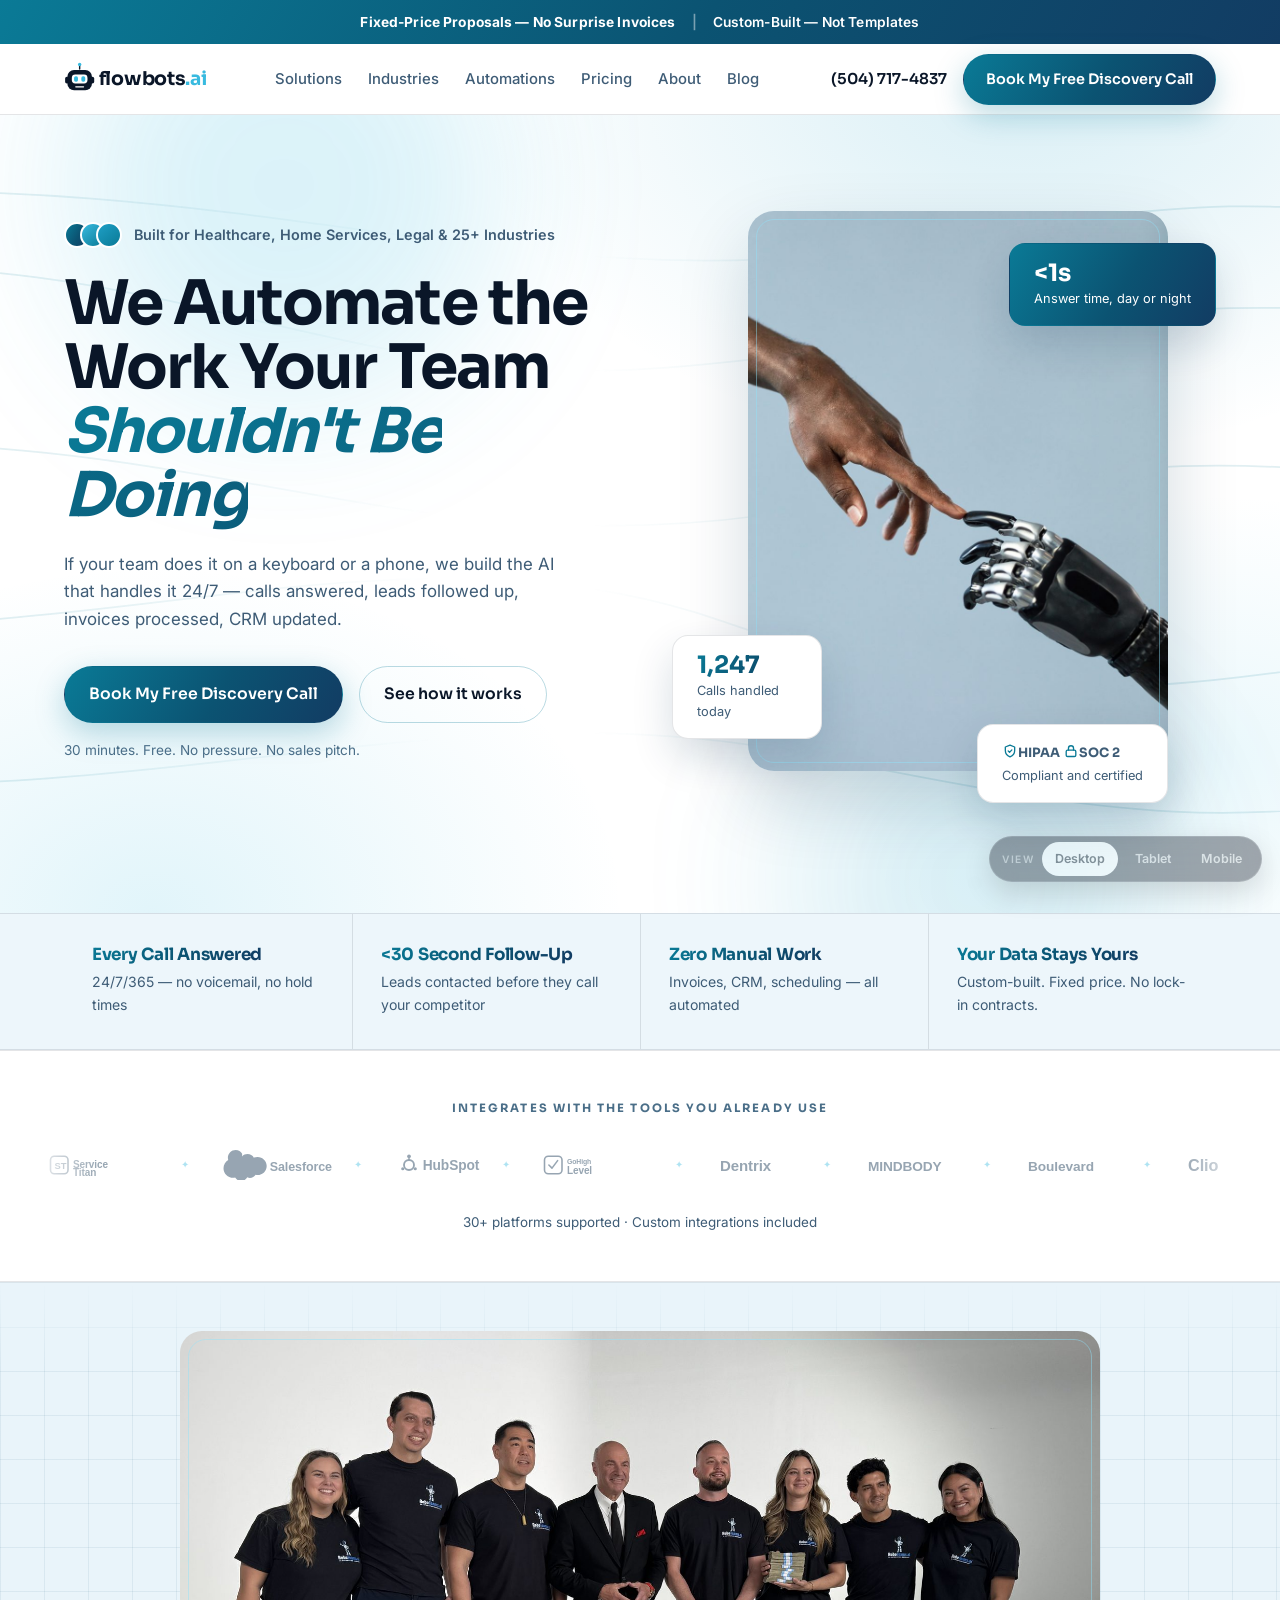
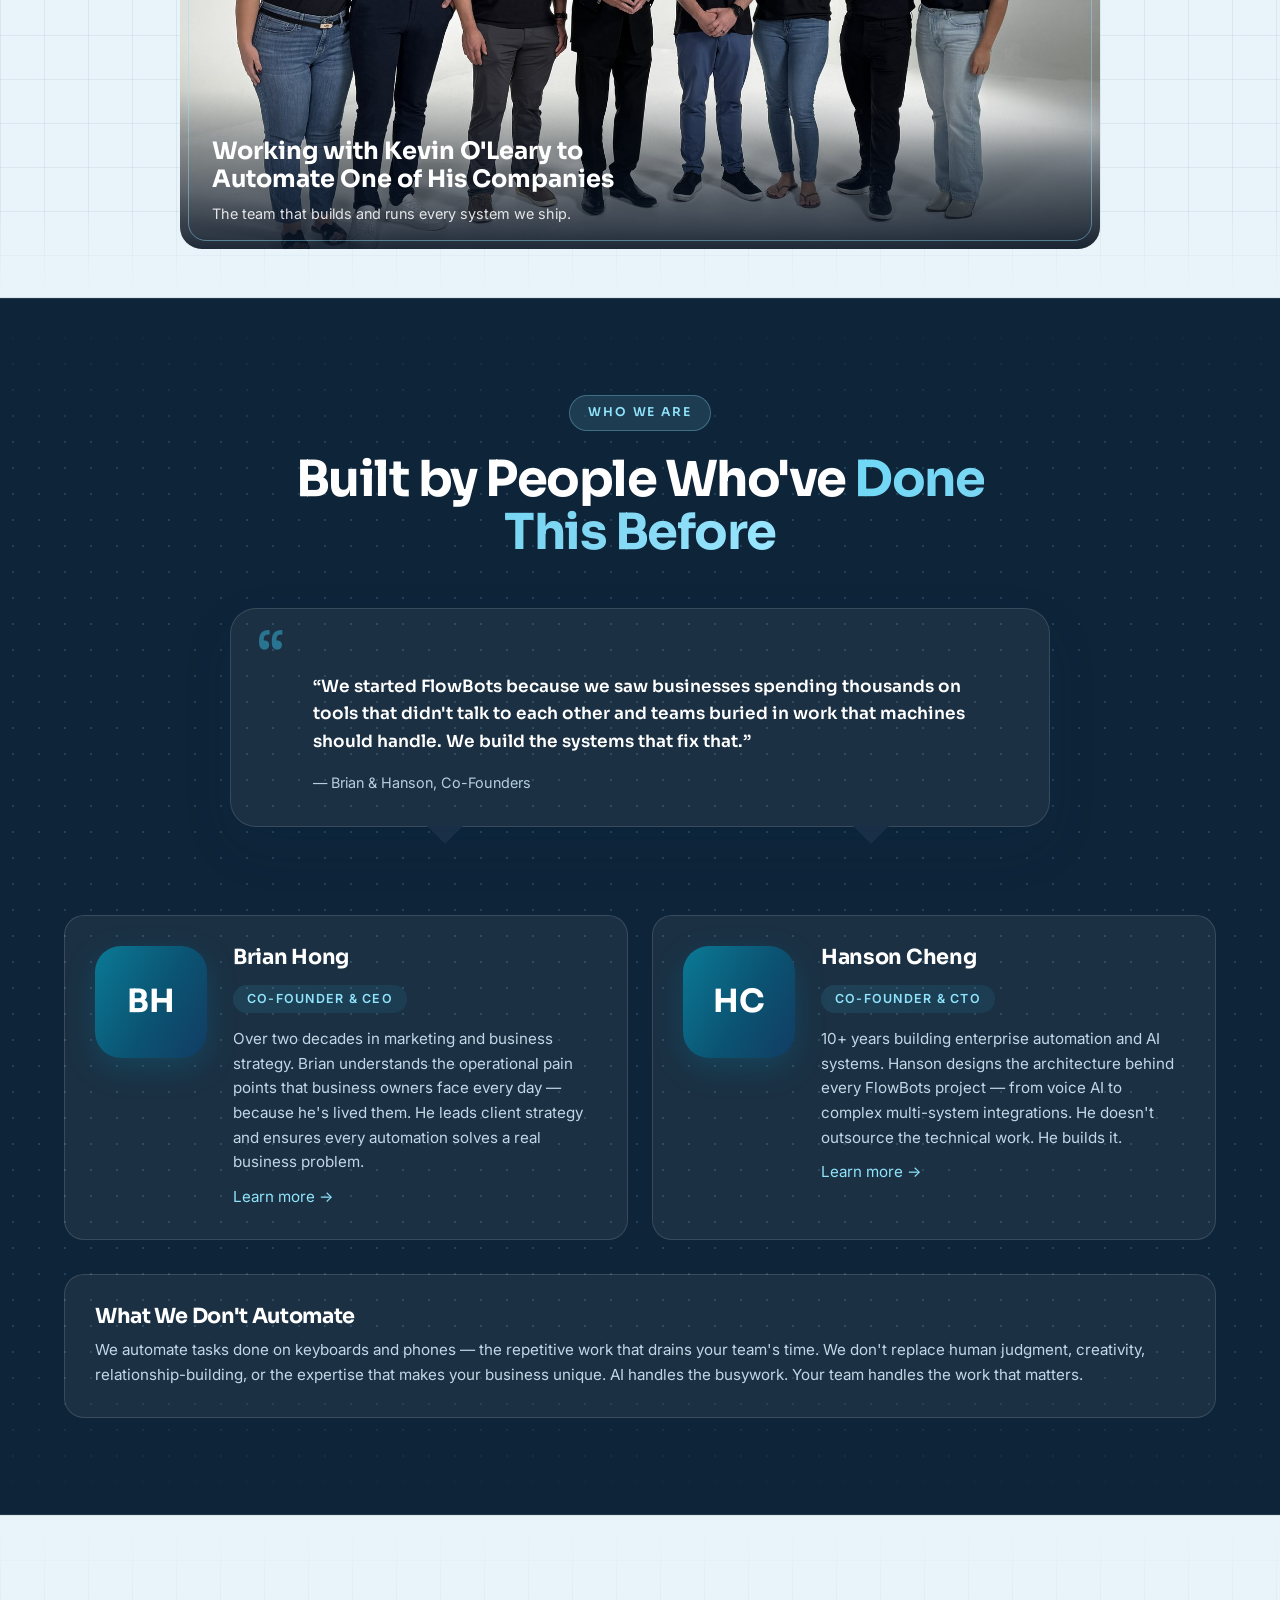
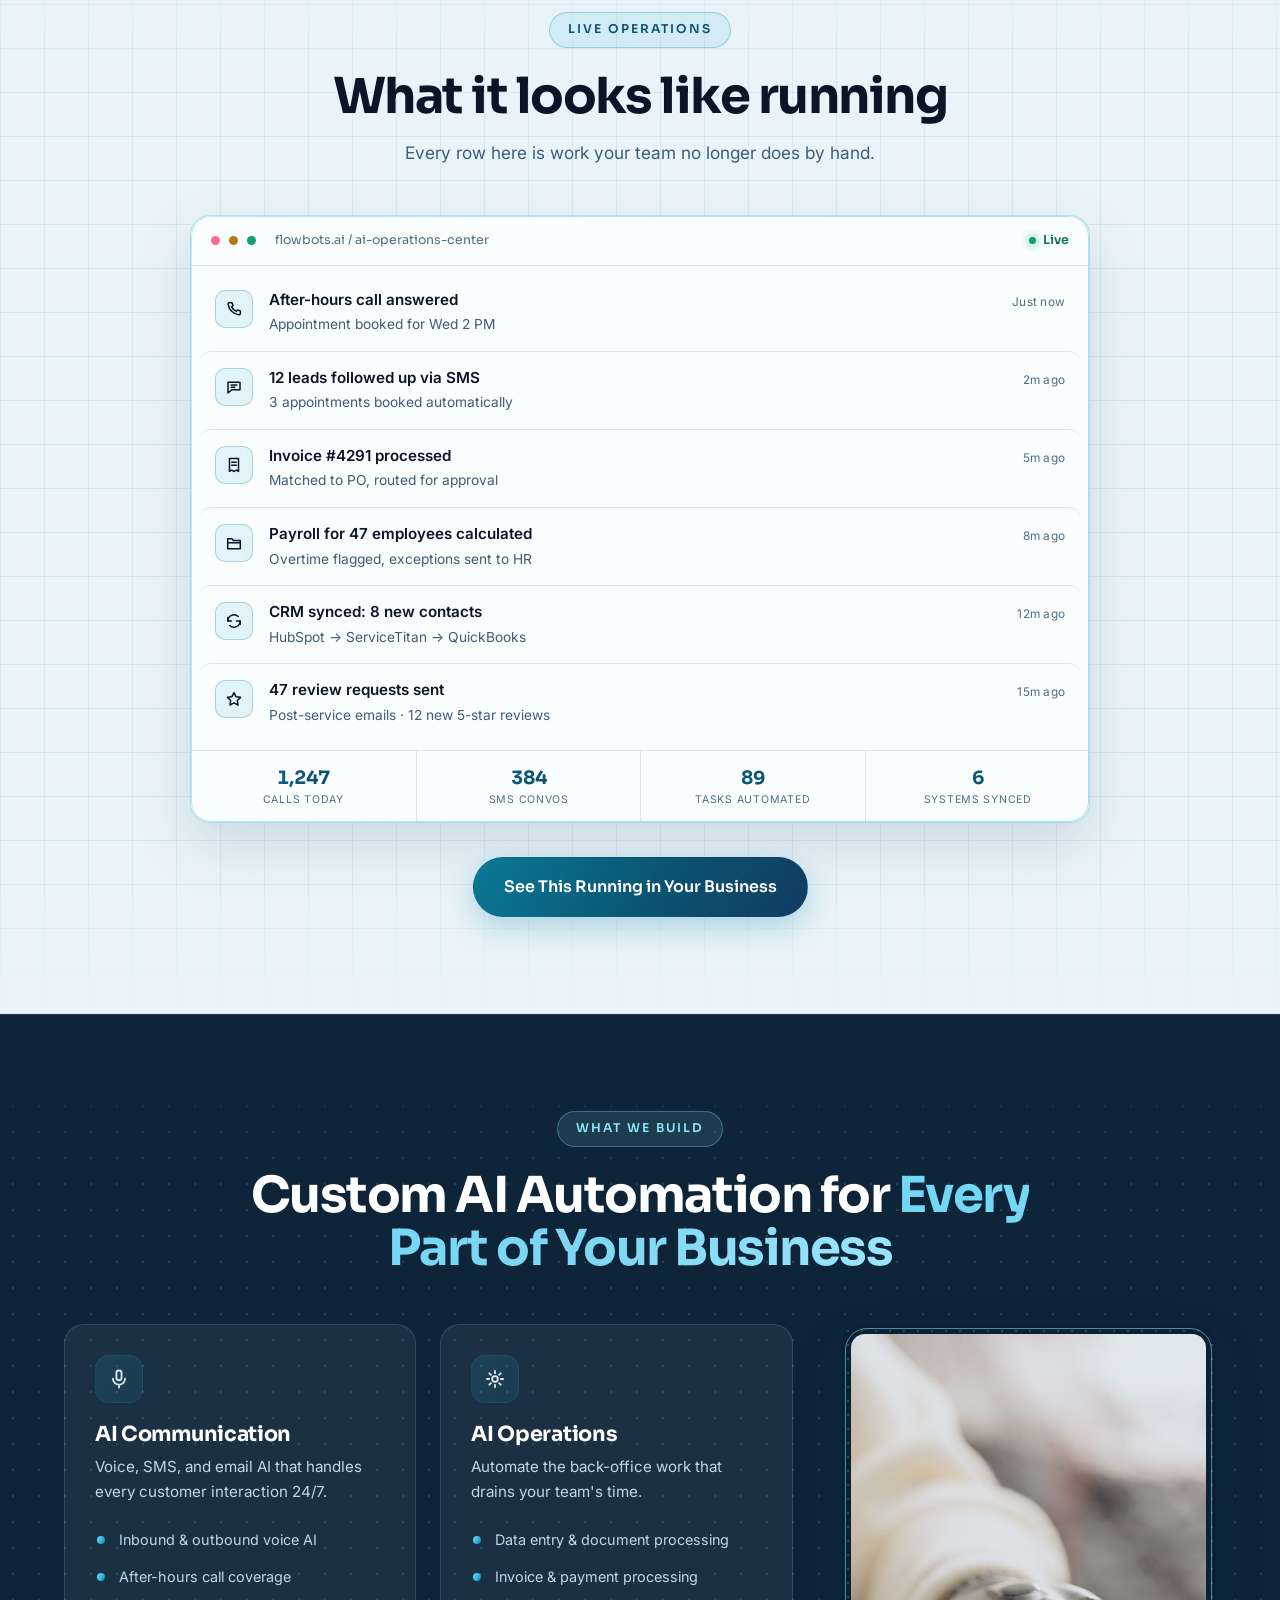
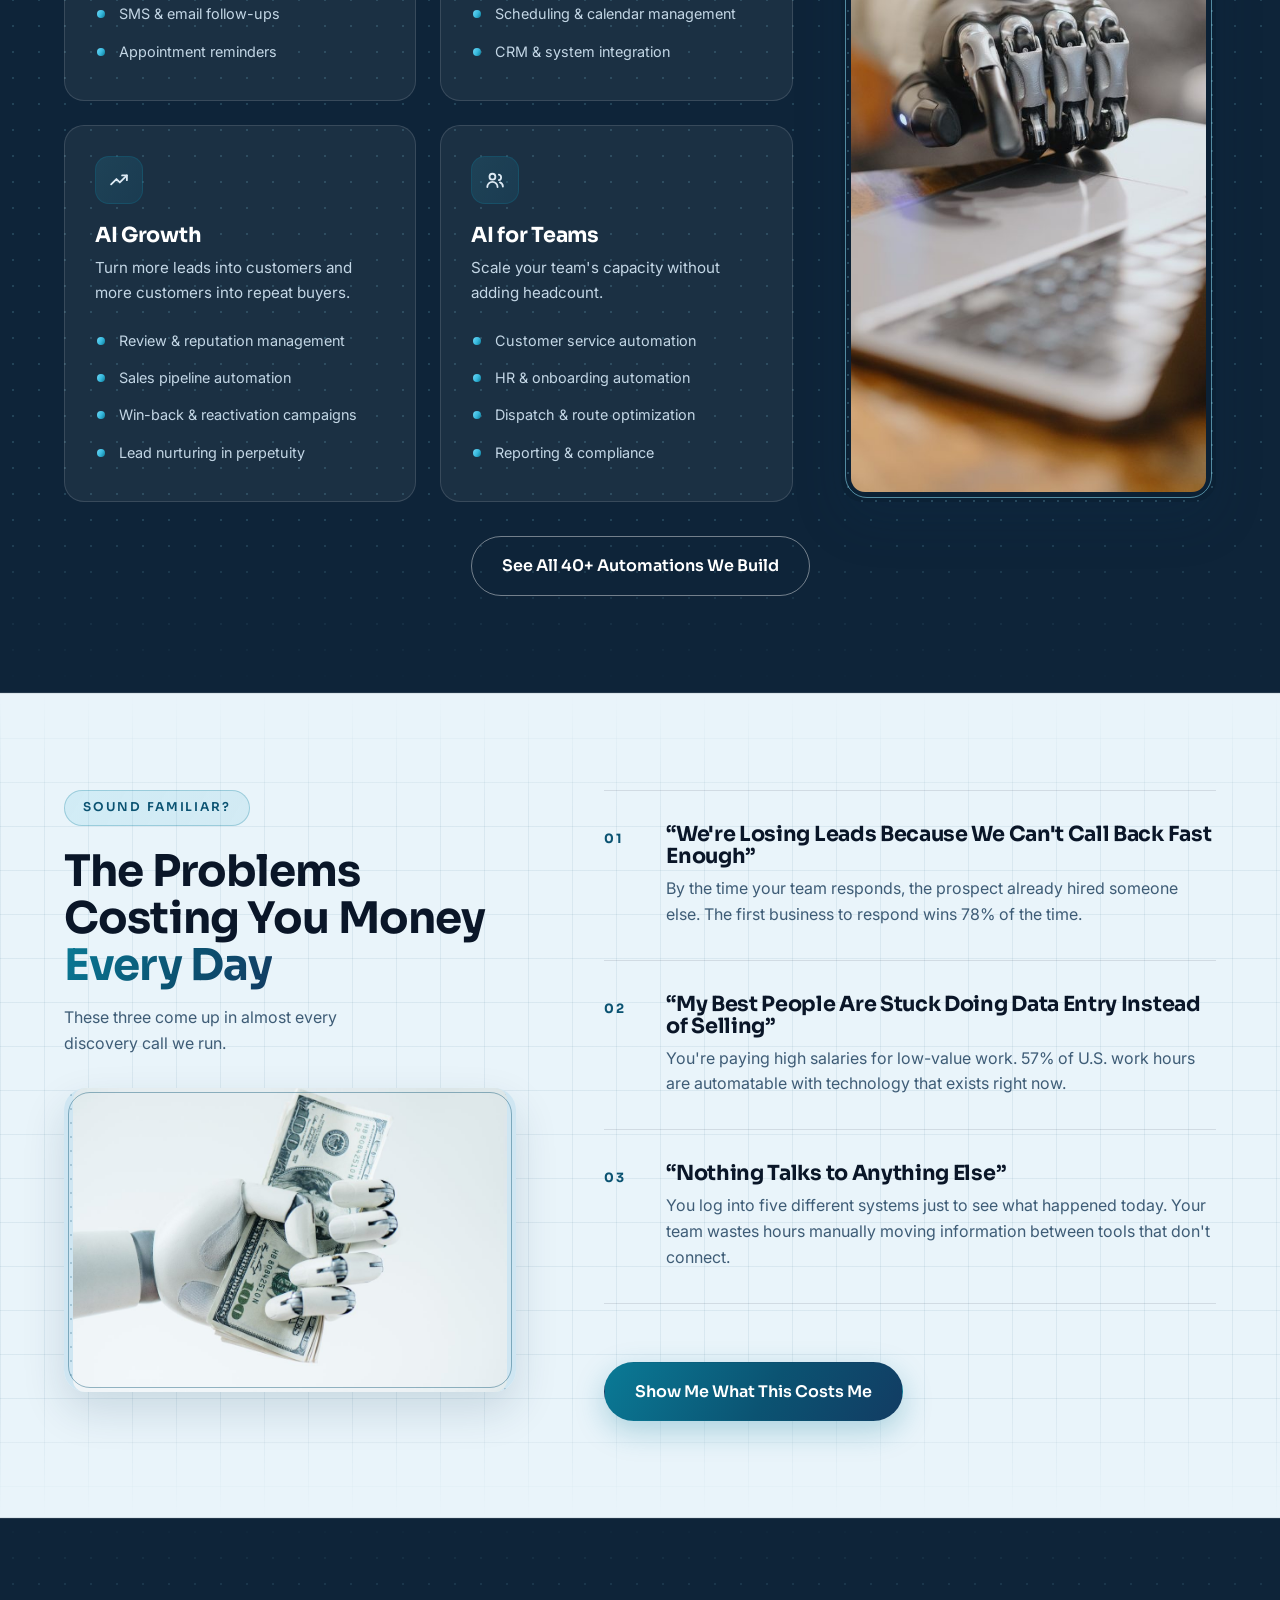
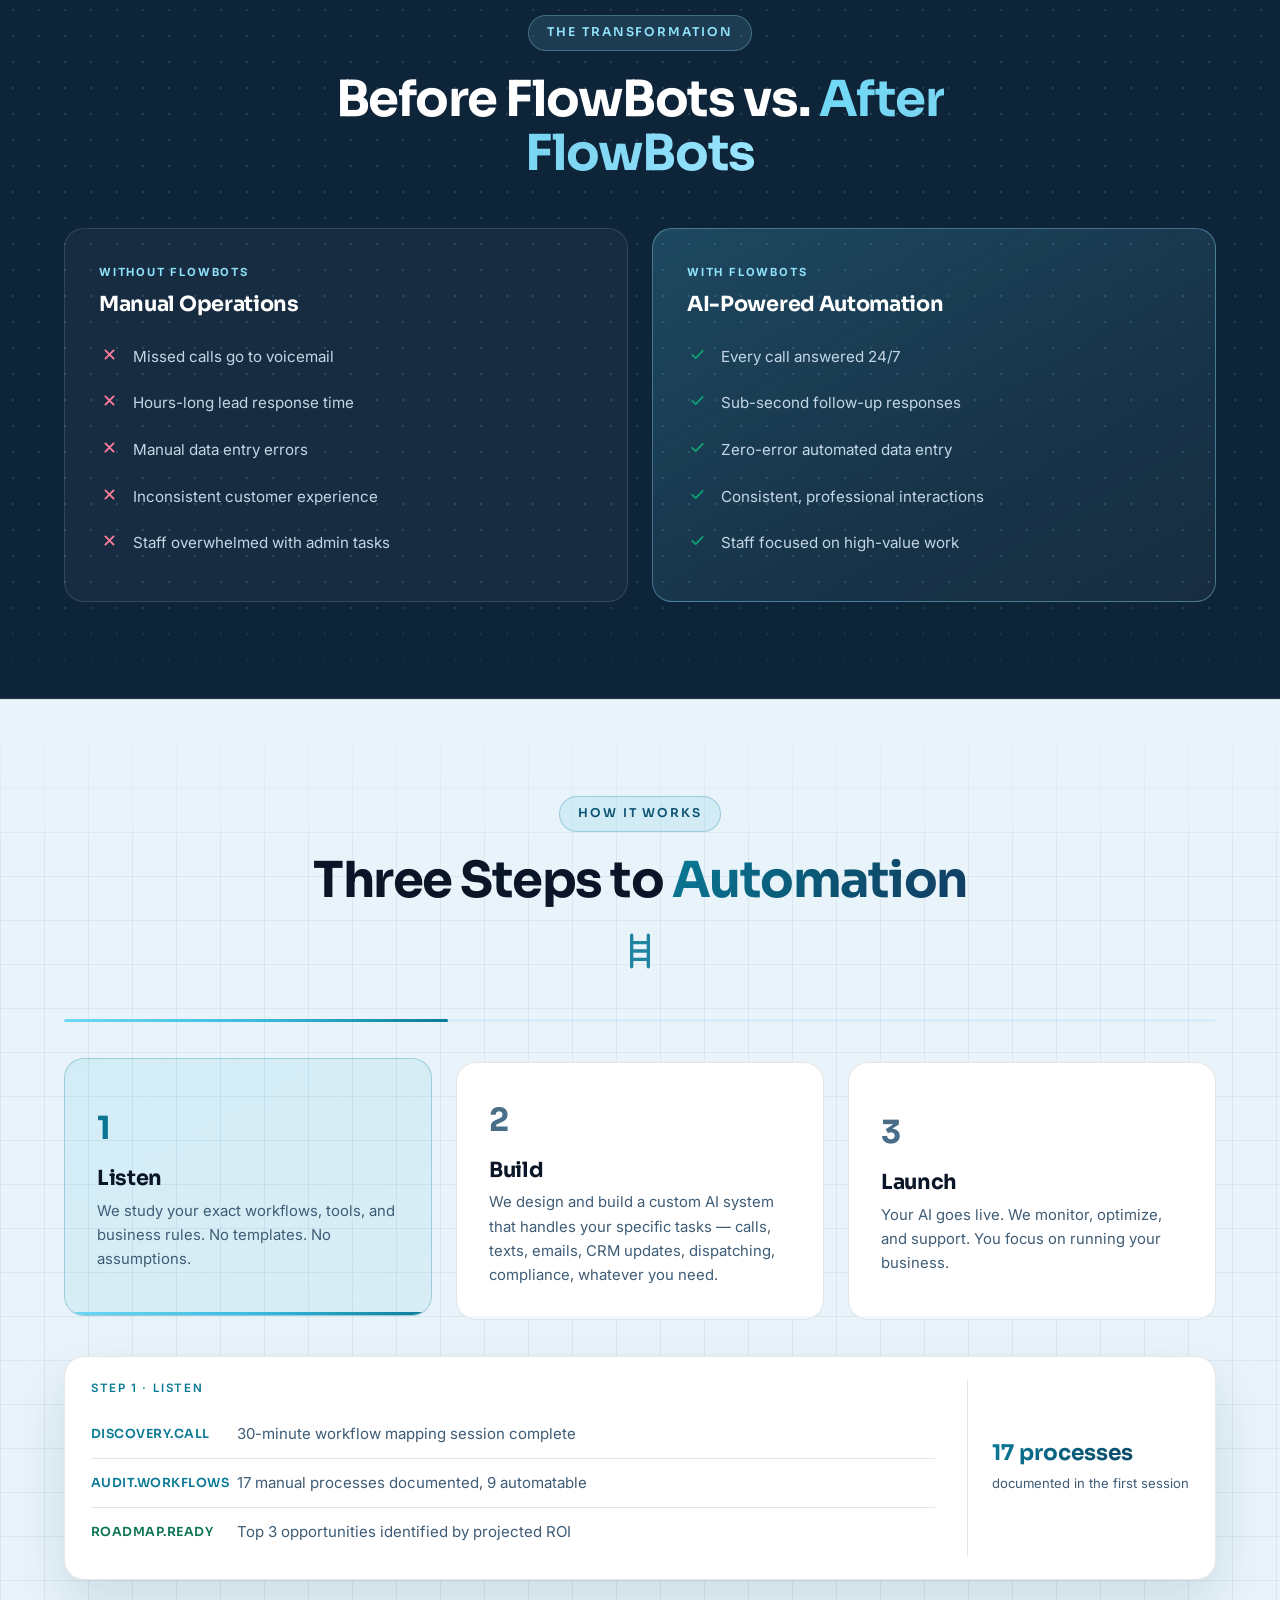
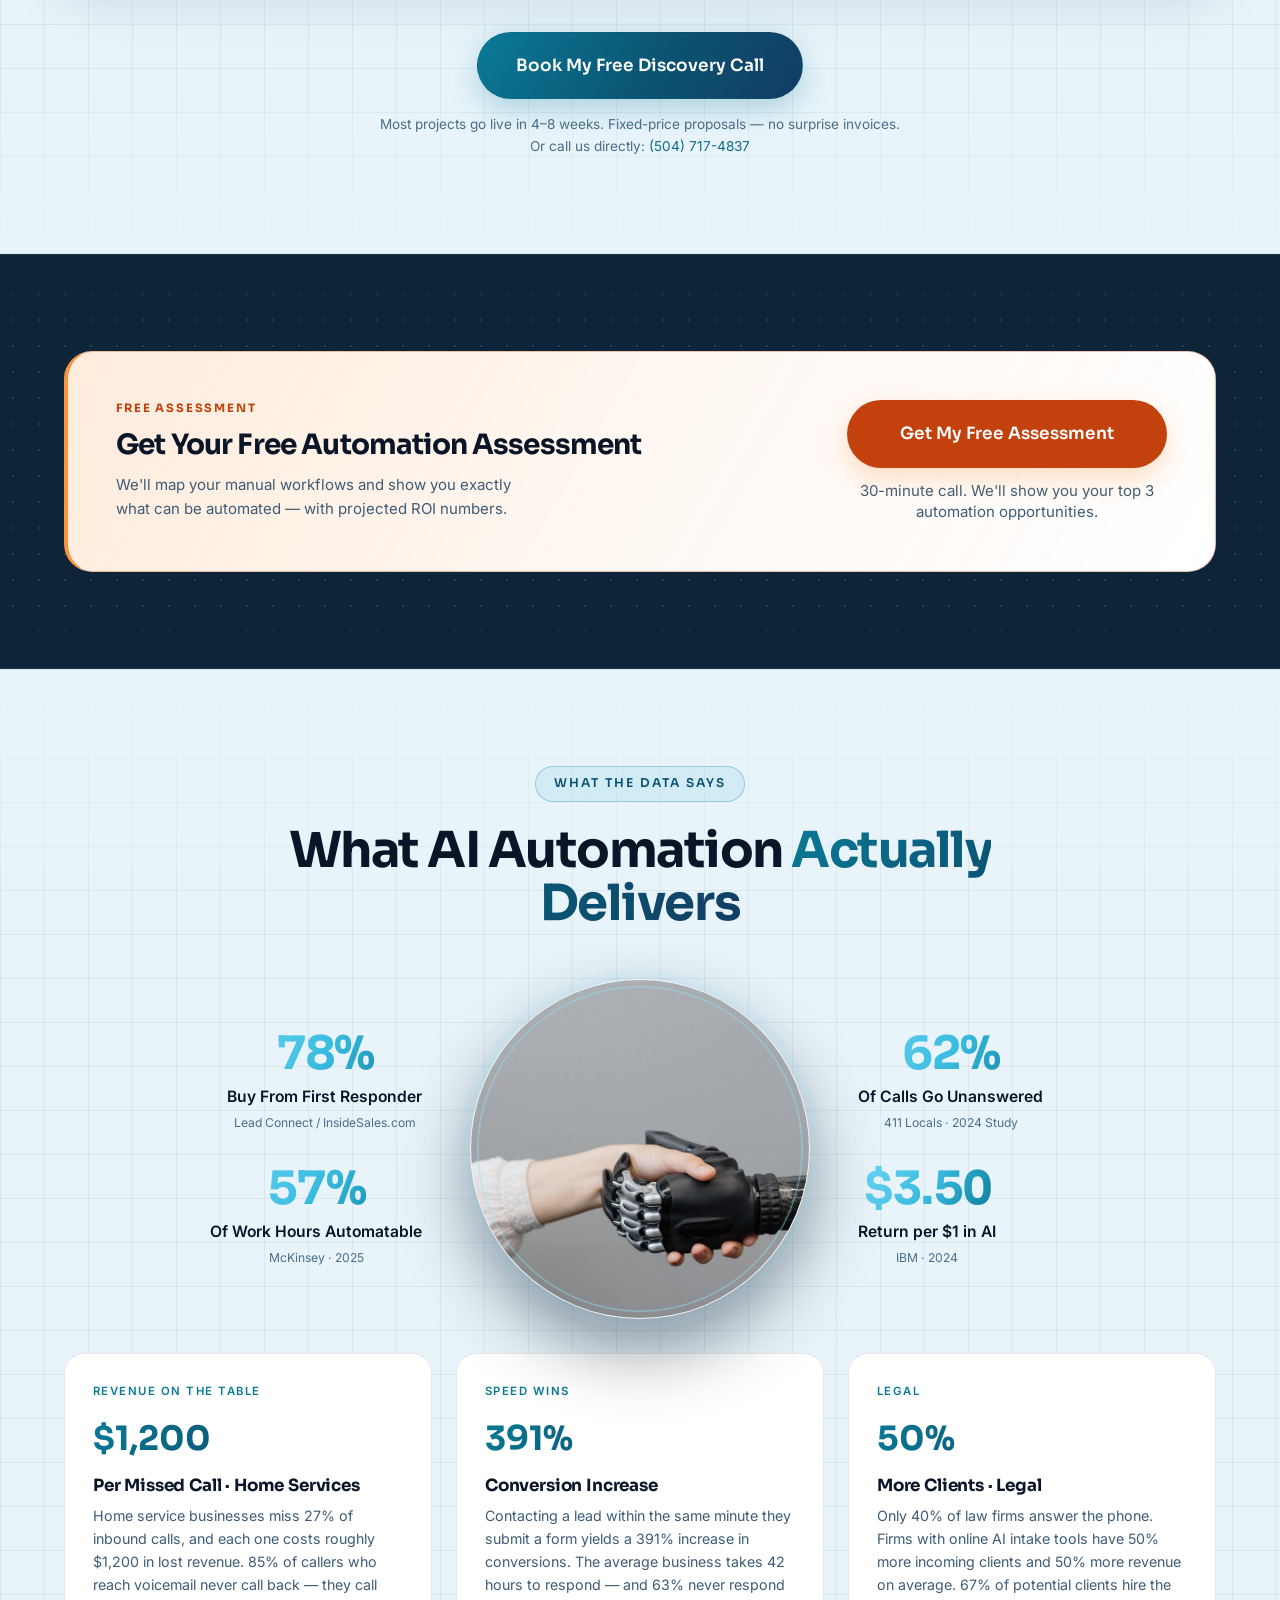
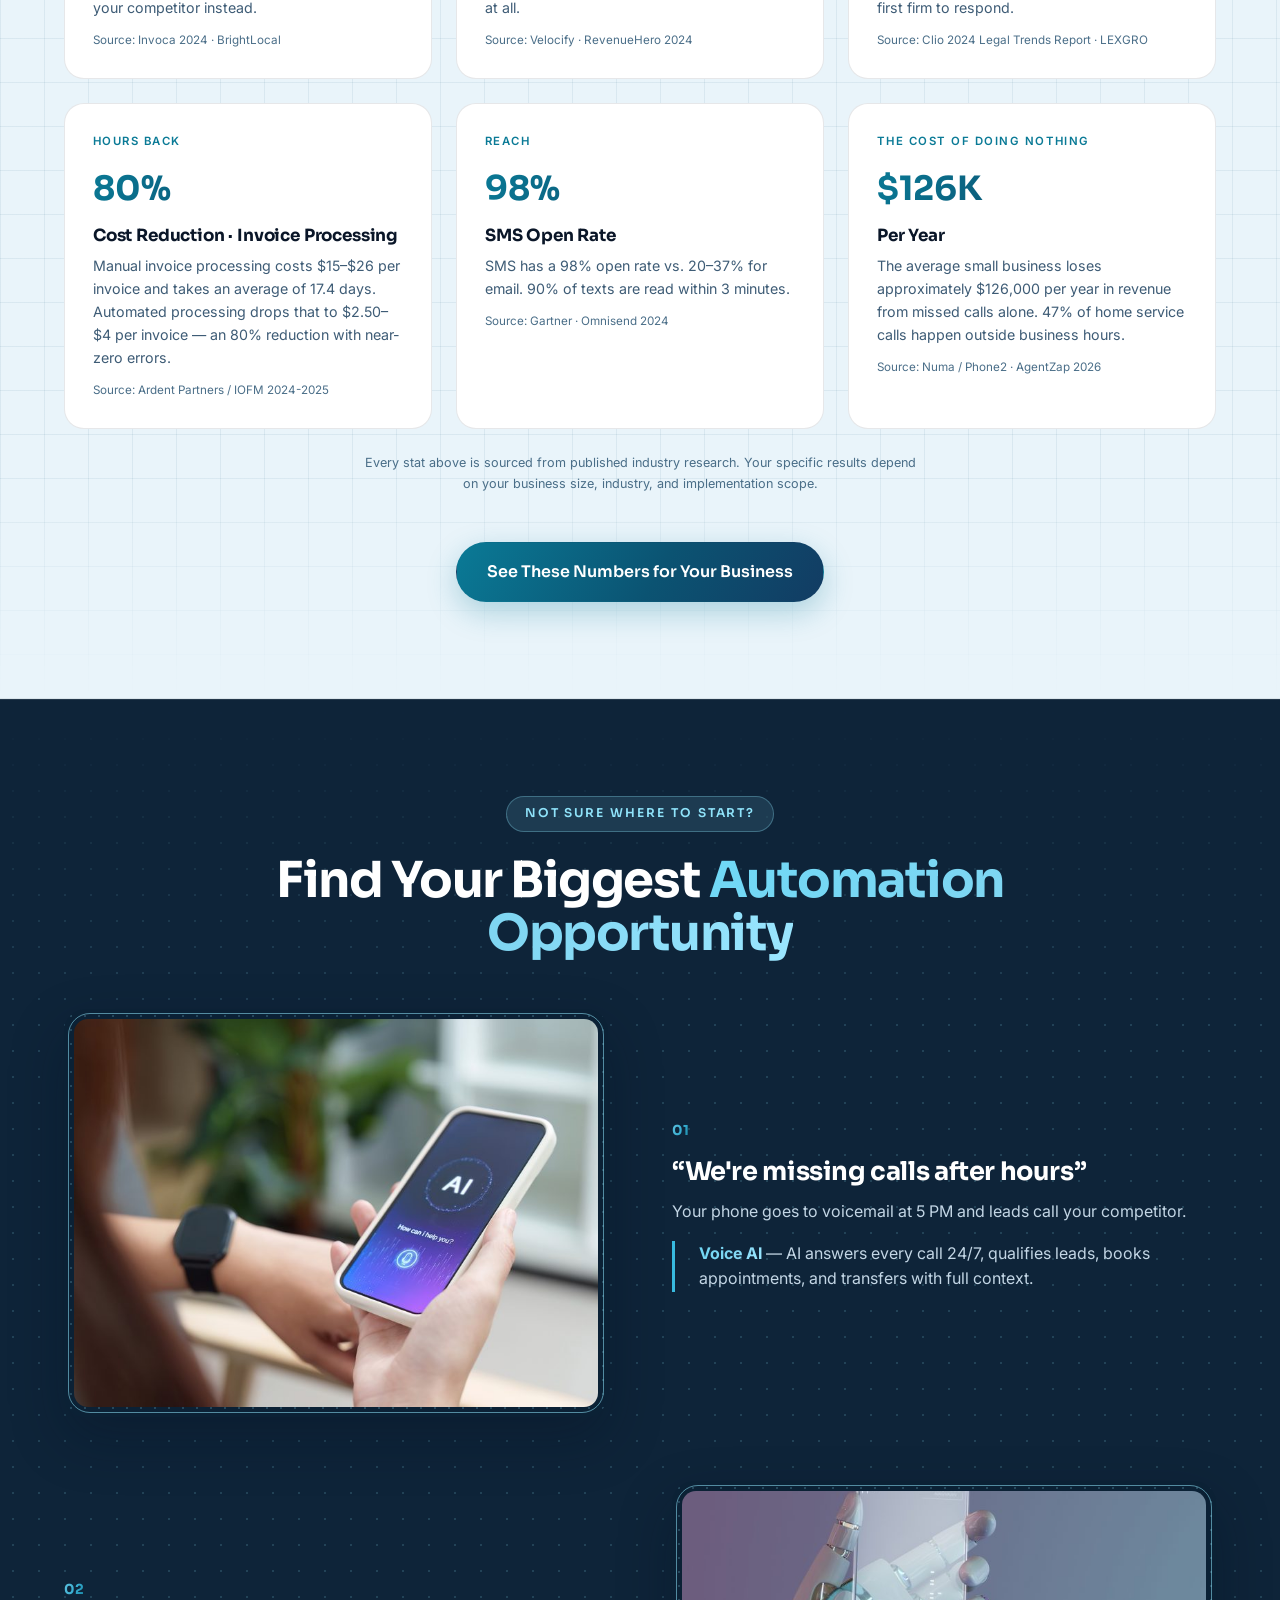
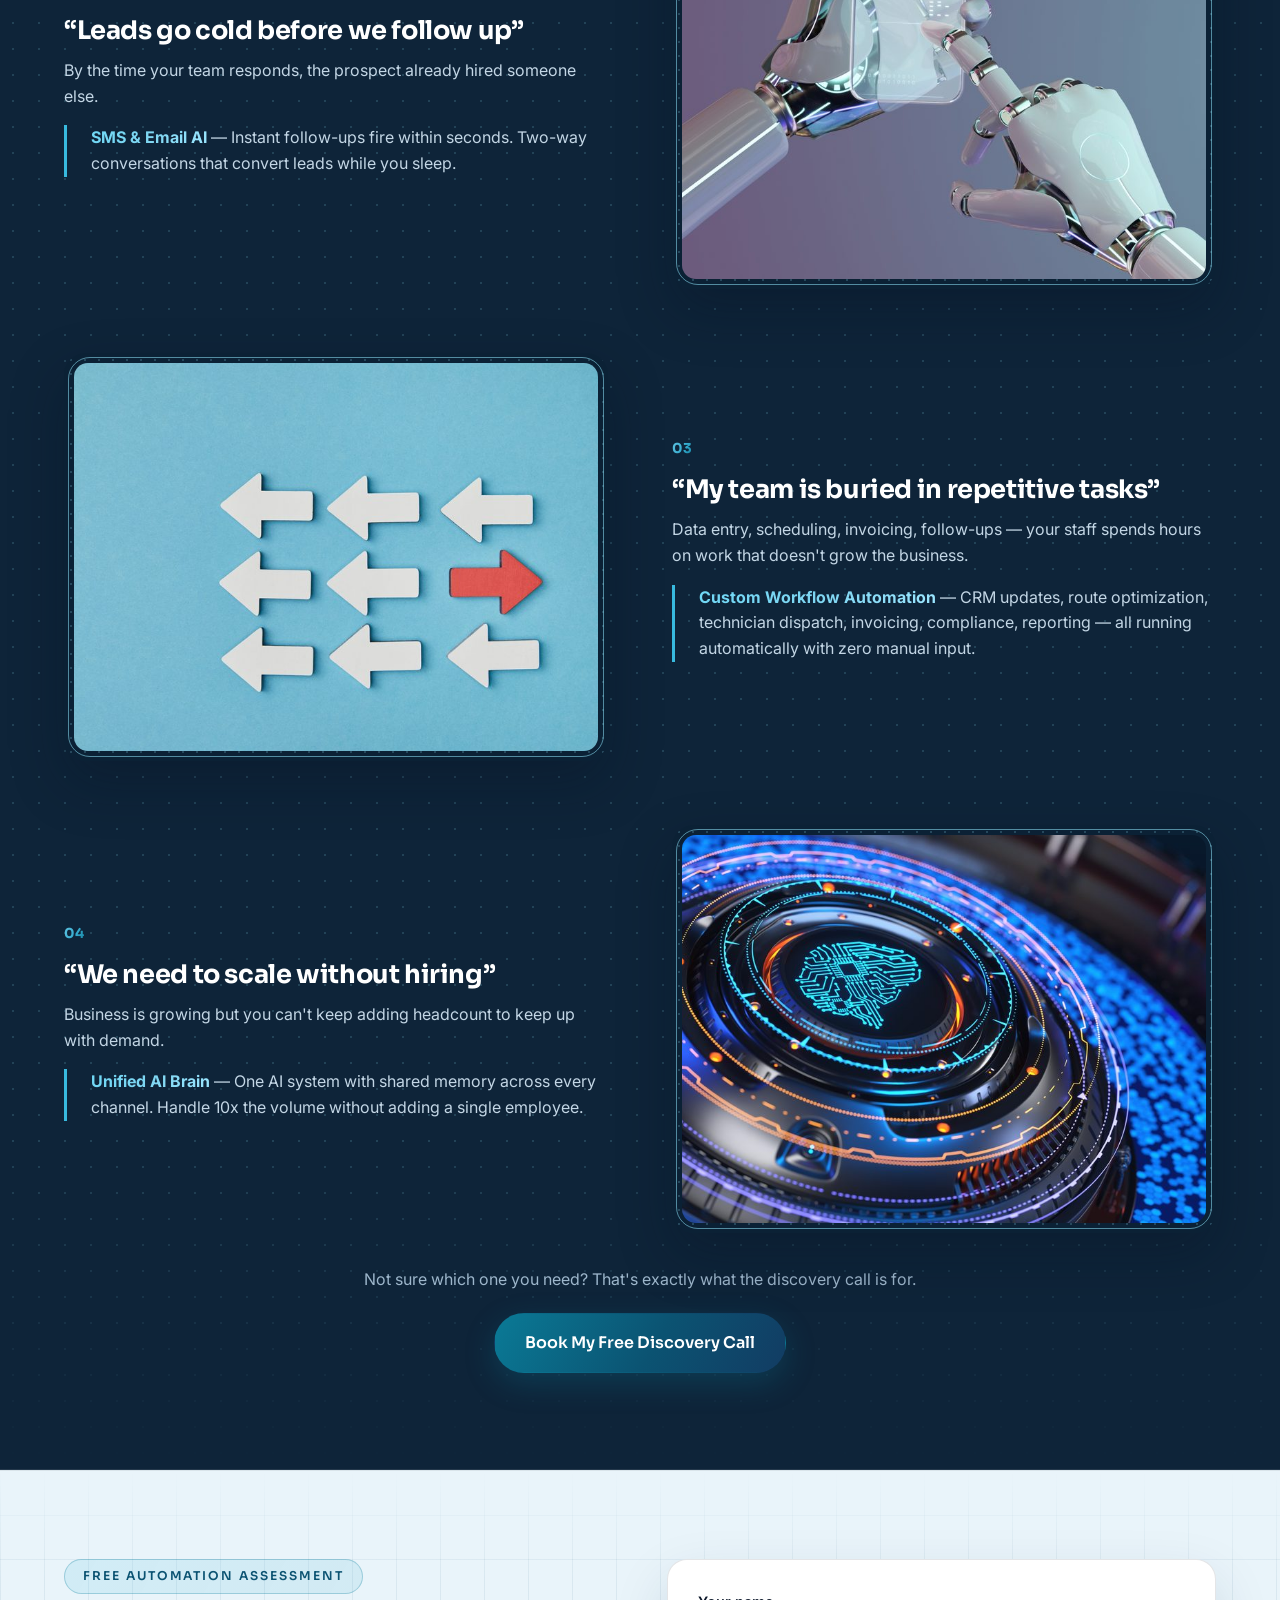
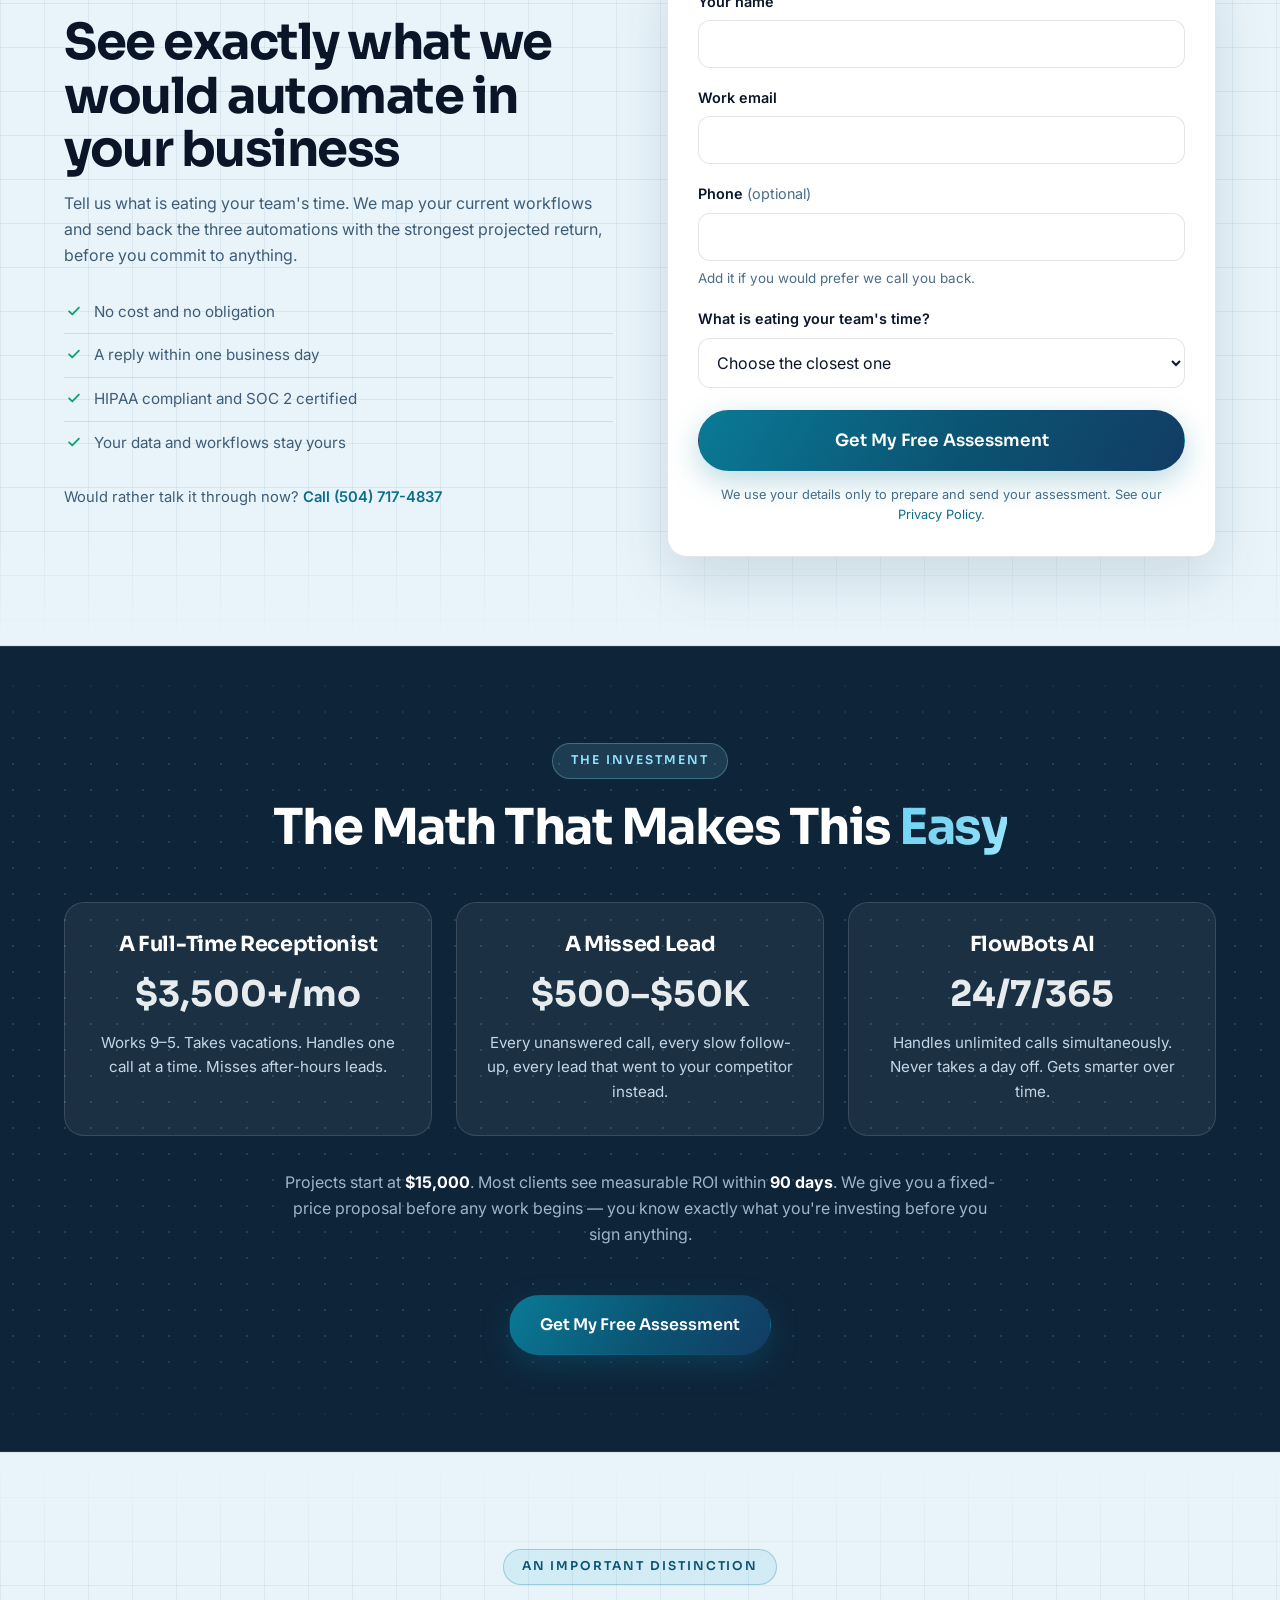
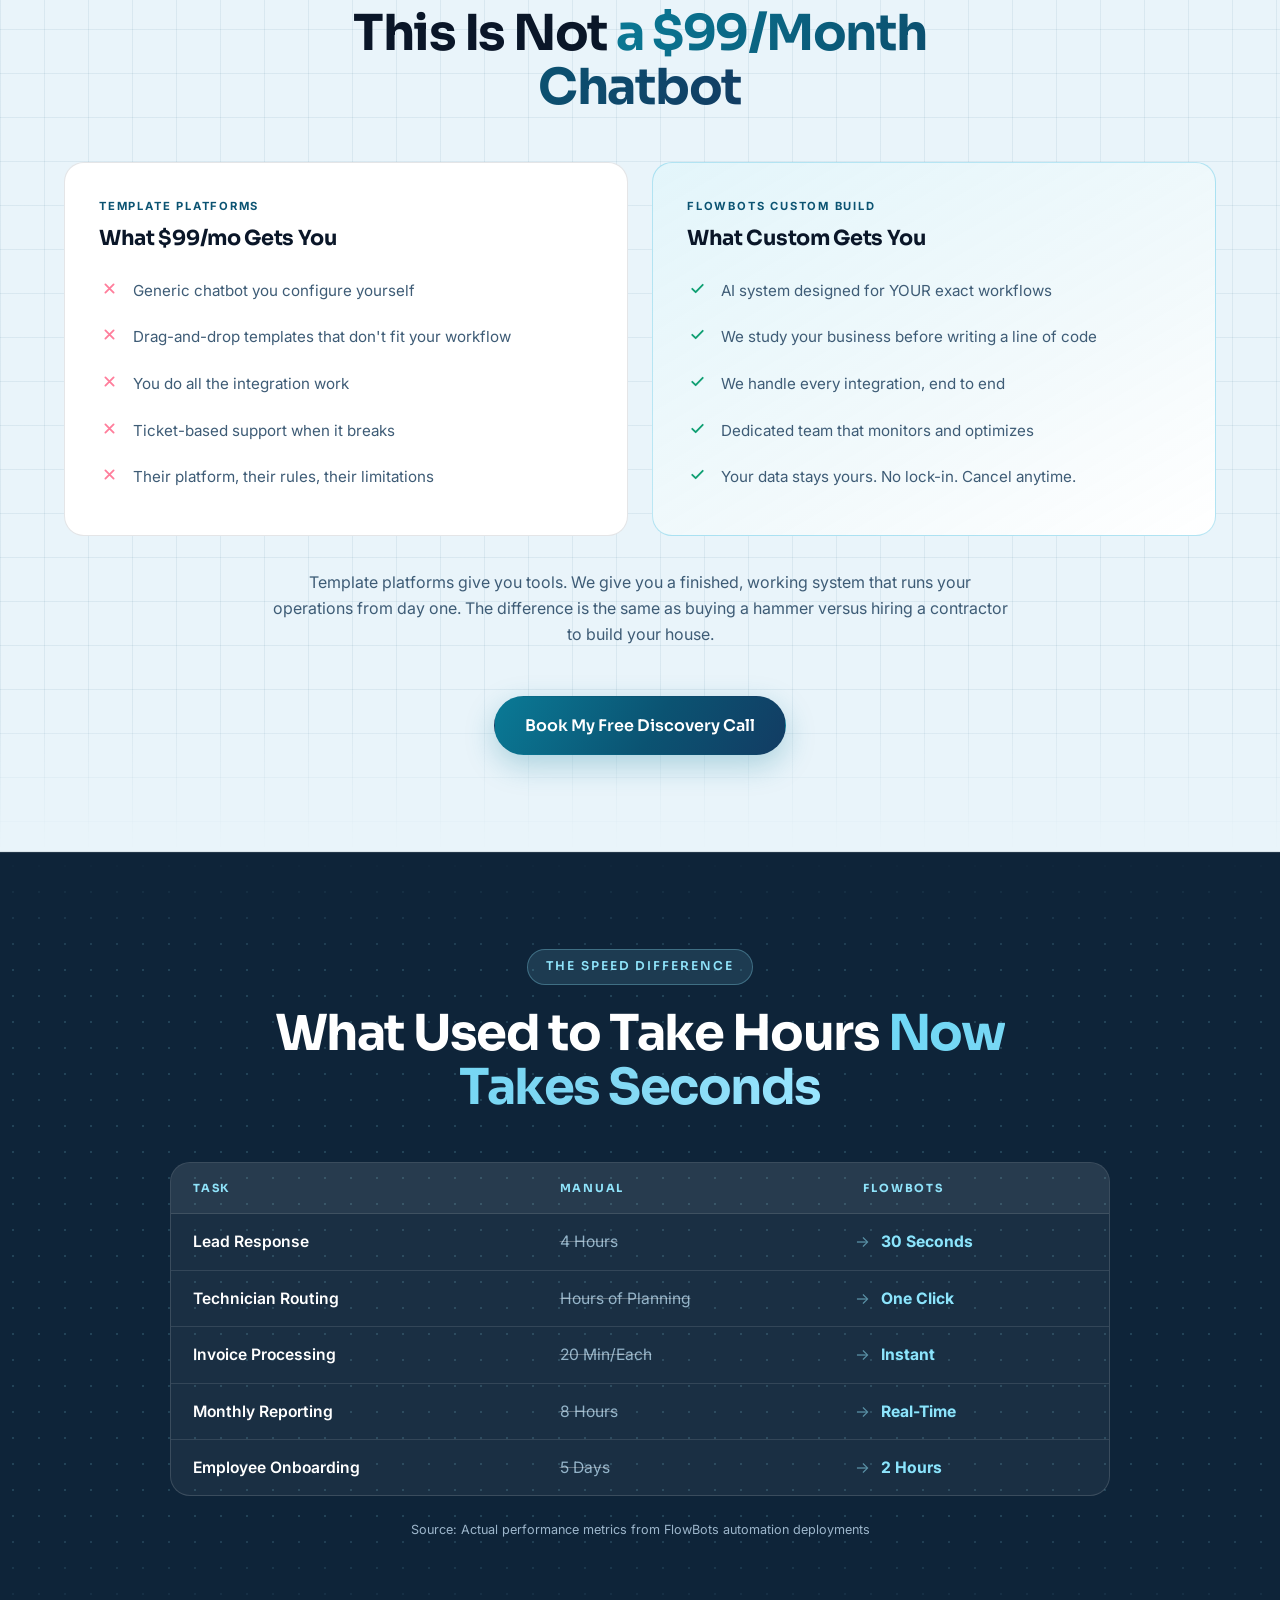
==== index.html @ d02469e4 "Matted picture frames in the site's blues Every photograph now sits in a mat rather than butting str" ====
<!DOCTYPE html>
<html lang="en">
<head>
<meta charset="UTF-8">
<meta name="viewport" content="width=device-width, initial-scale=1.0">
<title>FlowBots.ai — Custom AI Automation for Your Business | Voice AI, SMS, Workflow Automation</title>
<meta name="description" content="We build custom AI automation for businesses like yours. Voice AI, SMS follow-up, workflow automation — if your team does it on a keyboard or phone, we build the AI that handles it 24/7.">
<link rel="preconnect" href="https://fonts.googleapis.com">
<link rel="preconnect" href="https://fonts.gstatic.com" crossorigin>
<link href="https://fonts.googleapis.com/css2?family=Sora:wght@500;600;700&family=Inter:wght@400;500;600&display=swap" rel="stylesheet">
<link rel="stylesheet" href="style.css?v=73">
<script>/* These are the animated designs: motion is on unless a URL explicitly
   asks for ?motion=off. A production build should restore respect for
   prefers-reduced-motion; this is a review prototype. */
try{if(!/[?&]motion=off/.test(location.search))document.documentElement.classList.add('motion-on');}catch(e){}</script>
</head>
<body>
<svg class="icon-sprite" aria-hidden="true" focusable="false" style="position:absolute;width:0;height:0;overflow:hidden"><defs><symbol id="i-phone" viewBox="0 0 24 24"><path d="M6.2 3.5h3.1l1.5 3.9-2 1.4a12.4 12.4 0 0 0 6.4 6.4l1.4-2 3.9 1.5v3.1a2 2 0 0 1-2.2 2A16.6 16.6 0 0 1 4.2 5.7a2 2 0 0 1 2-2.2Z"/></symbol><symbol id="i-message" viewBox="0 0 24 24"><path d="M4 5.5h16v10.2H9.2L4 20V5.5Z"/><path d="M8.2 9.4h7.6M8.2 12.4h5"/></symbol><symbol id="i-shield" viewBox="0 0 24 24"><path d="M12 3.2 19 6v5.1c0 4.5-2.9 8-7 9.7-4.1-1.7-7-5.2-7-9.7V6l7-2.8Z"/><path d="M9.2 11.8 11.3 14l3.5-3.7"/></symbol><symbol id="i-plug" viewBox="0 0 24 24"><path d="M9 3.2v4.4M15 3.2v4.4M6.2 7.6h11.6v3.1a5.8 5.8 0 0 1-11.6 0V7.6ZM12 16.5v4.3"/></symbol><symbol id="i-gear" viewBox="0 0 24 24"><circle cx="12" cy="12" r="3.1"/><path d="M12 3.2v2.4M12 18.4v2.4M5.8 5.8l1.7 1.7M16.5 16.5l1.7 1.7M3.2 12h2.4M18.4 12h2.4M5.8 18.2l1.7-1.7M16.5 7.5l1.7-1.7"/></symbol><symbol id="i-chart" viewBox="0 0 24 24"><path d="M3.5 20.4h17"/><path d="M6.8 20.4v-6.2M11.4 20.4V7.6M16 20.4v-9.2"/></symbol><symbol id="i-sync" viewBox="0 0 24 24"><path d="M20.2 12a8.2 8.2 0 0 1-13.9 5.9M3.8 12A8.2 8.2 0 0 1 17.7 6.1"/><path d="M3.8 7.2V12h4.8M20.2 16.8V12h-4.8"/></symbol><symbol id="i-folder" viewBox="0 0 24 24"><path d="M3.6 6.4h5.6l2 2.4h9.2v10.8H3.6V6.4Z"/><path d="M3.6 11.6h16.8"/></symbol><symbol id="i-puzzle" viewBox="0 0 24 24"><path d="M9.4 4.2h5.2v2.3a1.7 1.7 0 1 0 3.4 0V4.2h1.8v5.2h-2.3a1.7 1.7 0 1 0 0 3.4h2.3v6.9H4.2v-6.9h2.3a1.7 1.7 0 1 0 0-3.4H4.2V4.2h5.2Z"/></symbol><symbol id="i-bolt" viewBox="0 0 24 24"><path d="M13.4 2.6 4.8 13.5h5.9l-1.1 7.9 8.6-10.9h-5.9l1.1-7.9Z"/></symbol><symbol id="i-lock" viewBox="0 0 24 24"><rect x="4.8" y="10.6" width="14.4" height="9.6" rx="2"/><path d="M8.2 10.6V7.9a3.8 3.8 0 0 1 7.6 0v2.7"/></symbol><symbol id="i-unlock" viewBox="0 0 24 24"><rect x="4.8" y="10.6" width="14.4" height="9.6" rx="2"/><path d="M8.2 10.6V7.9a3.8 3.8 0 0 1 7.1-1.9"/></symbol><symbol id="i-document" viewBox="0 0 24 24"><path d="M6.2 3.4h7.4l4.2 4.2v13H6.2V3.4Z"/><path d="M13.6 3.4v4.2h4.2M9.2 12.4h5.6M9.2 15.8h5.6"/></symbol><symbol id="i-flask" viewBox="0 0 24 24"><path d="M9.4 3.4v6.1L4.6 18a2 2 0 0 0 1.7 3h11.4a2 2 0 0 0 1.7-3l-4.8-8.5V3.4"/><path d="M8.2 3.4h7.6M7.4 14.2h9.2"/></symbol><symbol id="i-trending" viewBox="0 0 24 24"><path d="M3.4 16.8 9.2 11l3.7 3.7 7.7-7.7"/><path d="M15.4 7h5.2v5.2"/></symbol><symbol id="i-users" viewBox="0 0 24 24"><circle cx="9.2" cy="8.4" r="3.2"/><path d="M3.6 19.6a5.6 5.6 0 0 1 11.2 0"/><path d="M16.2 6.2a3 3 0 0 1 0 5.9M17.4 14.6a5 5 0 0 1 3.2 4.6"/></symbol><symbol id="i-bot" viewBox="0 0 24 24"><rect x="4.4" y="8.2" width="15.2" height="10.6" rx="3"/><path d="M12 4.2v4M9.4 12.6v1.8M14.6 12.6v1.8M2.6 12.4v3M21.4 12.4v3"/><circle cx="12" cy="3.2" r="1.2"/></symbol><symbol id="i-tools" viewBox="0 0 24 24"><path d="M14.8 6.4a3.8 3.8 0 0 0 5 5l-9.6 9.6a2.2 2.2 0 0 1-3.1-3.1l9.6-9.6a3.8 3.8 0 0 0-5-5"/></symbol><symbol id="i-receipt" viewBox="0 0 24 24"><path d="M6 3.4h12v17.2l-3-1.9-3 1.9-3-1.9-3 1.9V3.4Z"/><path d="M9 8.4h6M9 12.2h6"/></symbol><symbol id="i-star" viewBox="0 0 24 24"><path d="m12 3.4 2.7 5.5 6 .9-4.3 4.2 1 6-5.4-2.8-5.4 2.8 1-6L3.3 9.8l6-.9L12 3.4Z"/></symbol><symbol id="i-mic" viewBox="0 0 24 24"><rect x="9.2" y="2.6" width="5.6" height="10.8" rx="2.8"/><path d="M5.4 11.6a6.6 6.6 0 0 0 13.2 0M12 18.2v3.2"/></symbol><symbol id="i-repeat" viewBox="0 0 24 24"><path d="M4.2 9.4a4 4 0 0 1 4-4h11.6M19.8 14.6a4 4 0 0 1-4 4H4.2"/><path d="M16.6 2.4 19.8 5.4l-3.2 3M7.4 15.6 4.2 18.6l3.2 3"/></symbol><symbol id="i-cpu" viewBox="0 0 24 24"><rect x="7.6" y="7.6" width="8.8" height="8.8" rx="1.6"/><path d="M10.6 2.8v4.8M13.4 2.8v4.8M10.6 16.4v4.8M13.4 16.4v4.8M2.8 10.6h4.8M2.8 13.4h4.8M16.4 10.6h4.8M16.4 13.4h4.8"/></symbol><symbol id="i-calendar" viewBox="0 0 24 24"><rect x="3.8" y="5.4" width="16.4" height="15" rx="2"/><path d="M8.2 2.8v4.4M15.8 2.8v4.4M3.8 10.4h16.4"/></symbol><symbol id="i-card" viewBox="0 0 24 24"><rect x="2.8" y="5.2" width="18.4" height="13.6" rx="2.2"/><path d="M2.8 10h18.4M6.4 14.6h3.4"/></symbol><symbol id="i-ruler" viewBox="0 0 24 24"><path d="m3.4 15.4 12-12 5.2 5.2-12 12-5.2-5.2Z"/><path d="m7.4 11.4 2 2M10.6 8.2l2 2M13.8 5 15.8 7"/></symbol><symbol id="i-clock" viewBox="0 0 24 24"><circle cx="12" cy="12" r="8.6"/><path d="M12 6.8V12l3.4 2.2"/></symbol><symbol id="i-search" viewBox="0 0 24 24"><circle cx="10.8" cy="10.8" r="6.8"/><path d="m16 16 4.6 4.6"/></symbol><symbol id="i-graduation" viewBox="0 0 24 24"><path d="M2.8 8.6 12 4.2l9.2 4.4-9.2 4.4L2.8 8.6Z"/><path d="M6.6 10.6v5.2c0 1.6 2.4 2.9 5.4 2.9s5.4-1.3 5.4-2.9v-5.2M20.4 9v5.4"/></symbol><symbol id="i-target" viewBox="0 0 24 24"><circle cx="12" cy="12" r="8.4"/><circle cx="12" cy="12" r="4.6"/><circle cx="12" cy="12" r="1"/></symbol><symbol id="i-home" viewBox="0 0 24 24"><path d="M3.8 10.8 12 3.8l8.2 7v9.4H3.8v-9.4Z"/><path d="M9.4 20.2v-5.6h5.2v5.6"/></symbol><symbol id="i-health" viewBox="0 0 24 24"><path d="M6.2 3.2v5.4a4.6 4.6 0 0 0 9.2 0V3.2"/><path d="M4.4 3.2h3.6M13.6 3.2h3.6M10.8 13a5.4 5.4 0 0 0 5.4 5.2 3.6 3.6 0 0 0 3.6-3.6v-1.2"/><circle cx="19.8" cy="11.4" r="2"/></symbol><symbol id="i-building" viewBox="0 0 24 24"><path d="M4.2 20.6V8.2L12 3.4l7.8 4.8v12.4"/><path d="M3 20.6h18M8 11.4h2.4M13.6 11.4H16M8 15.4h2.4M13.6 15.4H16"/></symbol><symbol id="i-check" viewBox="0 0 24 24"><path d="m4.6 12.4 4.8 4.8 10-10.4"/></symbol><symbol id="i-x" viewBox="0 0 24 24"><path d="M6.2 6.2l11.6 11.6M17.8 6.2 6.2 17.8"/></symbol><symbol id="i-menu" viewBox="0 0 24 24"><path d="M3.8 7h16.4M3.8 12h16.4M3.8 17h16.4"/></symbol><symbol id="i-arrow-down" viewBox="0 0 24 24"><path d="M12 4.2v14.6M6.4 13.4 12 19l5.6-5.6"/></symbol><symbol id="i-mail" viewBox="0 0 24 24"><rect x="3.2" y="5.2" width="17.6" height="13.6" rx="2"/><path d="m3.8 6.6 8.2 6 8.2-6"/></symbol><symbol id="i-route" viewBox="0 0 24 24"><circle cx="6" cy="6" r="2.6"/><circle cx="18" cy="18" r="2.6"/><path d="M8.6 6h5.8a3.6 3.6 0 0 1 0 7.2H9.6a3.6 3.6 0 0 0 0 7.2h.4"/></symbol><symbol id="i-ladder" viewBox="0 0 24 24"><path d="M7 2.5v19M17 2.5v19M7 7h10M7 12h10M7 17h10"/></symbol></defs></svg>

<div class="topbar">
  <b>Fixed-Price Proposals &mdash; No Surprise Invoices</b><span class="sep">|</span><span class="hide-m">Custom-Built &mdash; Not Templates</span>
</div>

<header class="site-header">
  <div class="wrap nav">
    <a data-inert class="brand" href="index.html" aria-label="FlowBots.ai home">
      <svg xmlns="http://www.w3.org/2000/svg" width="200" height="38" viewBox="0 0 320 60" role="img" aria-label="flowbots.ai"><g transform="translate(2 4)"><path stroke="#0A1628" stroke-linecap="round" stroke-width="2.5" d="M26 0v8"/><circle cx="26" r="3" fill="#38BADF"/><rect width="44" height="36" x="4" y="10" fill="#0A1628" rx="12" ry="12"/><rect width="6" height="12" y="22" fill="#0A1628" rx="3" ry="3"/><rect width="6" height="12" x="46" y="22" fill="#0A1628" rx="3" ry="3"/><rect width="28" height="16" x="12" y="18" fill="#FFFFFF" rx="6" ry="6"/><rect width="7" height="10" x="16" y="21" fill="#38BADF" rx="3" ry="3"/><rect width="7" height="10" x="29" y="21" fill="#38BADF" rx="3" ry="3"/><path stroke="#FFFFFF" stroke-linecap="round" stroke-width="2" d="M19 40h14"/></g><text x="62" y="40" fill="#0A1628" font-family="'Sora','DM Sans',Arial,sans-serif" font-size="34" font-weight="700" letter-spacing="-.5">flowbots<tspan fill="#38BADF">.ai</tspan></text></svg>
    </a>
    <ul class="nav-links">
      <li><a data-inert href="solutions.html">Solutions</a></li>
      <li><a data-inert href="industries.html">Industries</a></li>
      <li><a data-inert href="automations.html">Automations</a></li>
      <li><a data-inert href="pricing.html">Pricing</a></li>
      <li><a data-inert href="about.html">About</a></li>
      <li><a data-inert href="blog.html">Blog</a></li>
    </ul>
    <div class="nav-cta">
      <a class="nav-phone" href="tel:+15047174837" data-track="tel-click">(504) 717-4837</a>
      <a class="btn btn-primary" href="https://www.flowbots.ai/book-call/" data-track="cta-book">Book My Free Discovery Call</a>
      <button class="nav-toggle" aria-expanded="false" aria-label="Open menu"><svg class="ico" aria-hidden="true"><use href="#i-menu"></use></svg></button>
    </div>
  </div>
  <nav class="mobile-menu" aria-label="Mobile">
    <a data-inert href="solutions.html">Solutions</a>
    <a data-inert href="industries.html">Industries</a>
    <a data-inert href="automations.html">Automations</a>
    <a data-inert href="pricing.html">Pricing</a>
    <a data-inert href="about.html">About</a>
    <a data-inert href="blog.html">Blog</a>
    <a href="tel:+15047174837" data-track="tel-click">(504) 717-4837</a>
  </nav>
</header>

<main>

<!-- ============ HERO ============ -->
<section class="hero">
  <div class="hero-fx" aria-hidden="true"><span class="fx-light fx-1"></span><span class="fx-light fx-2"></span><svg class="hero-flow" viewBox="0 0 1200 600" preserveAspectRatio="xMidYMid slice" aria-hidden="true"><path class="flow-line" pathLength="100" d="M-40 120 C 220 90, 380 210, 620 190 S 1000 120, 1260 160"/><path class="flow-line" pathLength="100" d="M-40 250 C 260 230, 420 340, 700 300 S 1030 250, 1260 285"/><path class="flow-line" pathLength="100" d="M-40 380 C 200 400, 430 300, 660 380 S 1020 430, 1260 390"/><path class="flow-line" pathLength="100" d="M-40 500 C 240 520, 470 430, 720 480 S 1040 540, 1260 500"/><path class="flow-line" pathLength="100" d="M-40 60  C 300 40, 520 140, 780 100 S 1060 60, 1260 90"/><path class="flow-pulse p1" pathLength="100" d="M-40 120 C 220 90, 380 210, 620 190 S 1000 120, 1260 160"/><path class="flow-pulse p2" pathLength="100" d="M-40 250 C 260 230, 420 340, 700 300 S 1030 250, 1260 285"/><path class="flow-pulse p3" pathLength="100" d="M-40 380 C 200 400, 430 300, 660 380 S 1020 430, 1260 390"/><path class="flow-pulse p4" pathLength="100" d="M-40 500 C 240 520, 470 430, 720 480 S 1040 540, 1260 500"/><path class="flow-pulse p5" pathLength="100" d="M-40 60  C 300 40, 520 140, 780 100 S 1060 60, 1260 90"/></svg></div>
  <div class="wrap hero-grid">
    <div class="hero-copy">
      <p class="trustline">
        <span class="trust-dots" aria-hidden="true"><i></i><i></i><i></i></span>
        Built for Healthcare, Home Services, Legal &amp; 25+ Industries
      </p>
      <h1>We Automate the Work Your Team <em class="grad-text">Shouldn't Be Doing</em></h1>
      <p class="lede">If your team does it on a keyboard or a phone, we build the AI that handles it 24/7 — calls answered, leads followed up, invoices processed, CRM updated.</p>
      <div class="cta-row">
        <a class="btn btn-primary btn-lg" href="https://www.flowbots.ai/book-call/" data-track="cta-book">Book My Free Discovery Call</a>
        <a data-inert class="btn btn-secondary btn-lg" href="pricing.html">See how it works</a>
      </div>
      <p class="micro">30 minutes. Free. No pressure. No sales pitch.</p>
    </div>

    <div class="hero-media">
      <div class="hero-photo">
        <img src="images/hero.jpg" alt="" width="900" height="1200" decoding="async" onerror="this.remove()">
      </div>
      <div class="float-card fc-top">
        <b>&lt;1s</b><span>Answer time, day or night</span>
      </div>
      <div class="float-card fc-left">
        <b>1,247</b><span>Calls handled today</span>
      </div>
      <div class="float-card fc-right">
        <span class="fc-badges">
          <svg class="ico" aria-hidden="true"><use href="#i-shield"></use></svg>HIPAA
          <svg class="ico" aria-hidden="true"><use href="#i-lock"></use></svg>SOC 2
        </span>
        <span>Compliant and certified</span>
      </div>
    </div>
  </div>
</section>

<!-- ============ VALUE STRIP ============ -->
<div class="value-strip">
  <div class="wrap value-grid">
    <div class="value-cell"><h3><span>Every Call Answered</span></h3><p>24/7/365 — no voicemail, no hold times</p></div>
    <div class="value-cell"><h3><span>&lt;30 Second Follow-Up</span></h3><p>Leads contacted before they call your competitor</p></div>
    <div class="value-cell"><h3><span>Zero Manual Work</span></h3><p>Invoices, CRM, scheduling — all automated</p></div>
    <div class="value-cell"><h3><span>Your Data Stays Yours</span></h3><p>Custom-built. Fixed price. No lock-in contracts.</p></div>
  </div>

</div>

<!-- ============ INTEGRATIONS ============ -->
<div class="integrations">
  <div class="wrap">
    <p class="int-title">Integrates with the tools you already use</p>
    <div class="int-marquee"><div class="int-track"><ul class="int-marks">
      <li><svg class="int-logo" role="img" aria-label="ServiceTitan" width="125" height="30" xmlns="http://www.w3.org/2000/svg" viewBox="0 0 200 48" fill="currentColor"><rect width="28" height="28" x="4" y="10" fill="none" stroke="currentColor" stroke-width="2.5" rx="6"/><text x="10.5" y="31" font-family="Arial,sans-serif" font-size="15" font-weight="700">ST</text><text x="40" y="28" font-family="Arial,sans-serif" font-size="16" font-weight="700">Service</text><text x="40" y="42" font-family="Arial,sans-serif" font-size="16" font-weight="700">Titan</text></svg></li>
      <li><svg class="int-logo" role="img" aria-label="Salesforce" width="125" height="30" xmlns="http://www.w3.org/2000/svg" viewBox="0 0 200 48" fill="currentColor"><path d="M33.8 10.2c2.2-2.3 5.3-3.7 8.6-3.7 4.3 0 8.1 2.3 10.2 5.7 1.8-.8 3.8-1.2 5.9-1.2 8.1 0 14.6 6.5 14.6 14.5S66.6 40 58.5 40c-1.1 0-2.2-.1-3.2-.4-1.9 3-5.2 5-9 5-1.5 0-3-.3-4.3-.9-1.9 3.5-5.6 5.9-9.8 5.9-4.1 0-7.7-2.2-9.6-5.5-1 .2-2 .3-3.1.3C11 44.4 4 37.5 4 29c0-5.6 3-10.5 7.5-13.2-.3-1.1-.5-2.3-.5-3.5C11 5.5 16.6 0 23.5 0c4.5 0 8.4 2.3 10.3 6z"/><text x="78" y="33" font-family="Arial,sans-serif" font-size="20" font-weight="700">Salesforce</text></svg></li>
      <li><svg class="int-logo" role="img" aria-label="HubSpot" width="100" height="30" xmlns="http://www.w3.org/2000/svg" viewBox="0 0 160 48" fill="currentColor"><circle cx="24" cy="24" r="8" fill="none" stroke="currentColor" stroke-width="3"/><circle cx="24" cy="10" r="3"/><path stroke="currentColor" stroke-width="3" d="M24 13v3"/><circle cx="34" cy="30" r="2.5"/><circle cx="14" cy="30" r="2.5"/><text x="46" y="32" font-family="Arial,sans-serif" font-size="22" font-weight="700">HubSpot</text></svg></li>
      <li><svg class="int-logo" role="img" aria-label="GoHighLevel" width="125" height="30" xmlns="http://www.w3.org/2000/svg" viewBox="0 0 200 48" fill="currentColor"><rect width="28" height="28" x="4" y="10" fill="none" stroke="currentColor" stroke-width="2.5" rx="6"/><path fill="none" stroke="currentColor" stroke-linecap="round" stroke-linejoin="round" stroke-width="2.5" d="m11 24 5 5 9-12"/><text x="40" y="22" font-family="Arial,sans-serif" font-size="11" font-weight="700">GoHigh</text><text x="40" y="38" font-family="Arial,sans-serif" font-size="16" font-weight="700">Level</text></svg></li>
      <li><svg class="int-logo" role="img" aria-label="Dentrix" width="100" height="30" xmlns="http://www.w3.org/2000/svg" viewBox="0 0 160 48"><text x="8" y="33" fill="currentColor" font-family="'Arial',sans-serif" font-size="24" font-weight="700">Dentrix</text></svg></li>
      <li><svg class="int-logo" role="img" aria-label="Mindbody" width="112" height="30" xmlns="http://www.w3.org/2000/svg" viewBox="0 0 180 48"><text x="8" y="33" fill="currentColor" font-family="'Arial',sans-serif" font-size="22" font-weight="700">MINDBODY</text></svg></li>
      <li><svg class="int-logo" role="img" aria-label="Boulevard" width="112" height="30" xmlns="http://www.w3.org/2000/svg" viewBox="0 0 180 48"><text x="8" y="33" fill="currentColor" font-family="'Arial',sans-serif" font-size="22" font-weight="700">Boulevard</text></svg></li>
      <li><svg class="int-logo" role="img" aria-label="Clio" width="75" height="30" xmlns="http://www.w3.org/2000/svg" viewBox="0 0 120 48"><text x="8" y="34" fill="currentColor" font-family="'Arial',sans-serif" font-size="26" font-weight="700">Clio</text></svg></li>
      <li><svg class="int-logo" role="img" aria-label="Jobber" width="88" height="30" xmlns="http://www.w3.org/2000/svg" viewBox="0 0 140 48"><text x="8" y="34" fill="currentColor" font-family="'Arial',sans-serif" font-size="26" font-weight="700">Jobber</text></svg></li>
      <li><svg class="int-logo" role="img" aria-label="Zoho" width="75" height="30" xmlns="http://www.w3.org/2000/svg" viewBox="0 0 120 48" fill="currentColor"><text x="10" y="34" font-family="Arial,sans-serif" font-size="28" font-weight="700">zoho</text></svg></li>
    </ul><ul class="int-marks" aria-hidden="true">
      <li><svg class="int-logo" role="img" aria-label="ServiceTitan" width="125" height="30" xmlns="http://www.w3.org/2000/svg" viewBox="0 0 200 48" fill="currentColor"><rect width="28" height="28" x="4" y="10" fill="none" stroke="currentColor" stroke-width="2.5" rx="6"/><text x="10.5" y="31" font-family="Arial,sans-serif" font-size="15" font-weight="700">ST</text><text x="40" y="28" font-family="Arial,sans-serif" font-size="16" font-weight="700">Service</text><text x="40" y="42" font-family="Arial,sans-serif" font-size="16" font-weight="700">Titan</text></svg></li>
      <li><svg class="int-logo" role="img" aria-label="Salesforce" width="125" height="30" xmlns="http://www.w3.org/2000/svg" viewBox="0 0 200 48" fill="currentColor"><path d="M33.8 10.2c2.2-2.3 5.3-3.7 8.6-3.7 4.3 0 8.1 2.3 10.2 5.7 1.8-.8 3.8-1.2 5.9-1.2 8.1 0 14.6 6.5 14.6 14.5S66.6 40 58.5 40c-1.1 0-2.2-.1-3.2-.4-1.9 3-5.2 5-9 5-1.5 0-3-.3-4.3-.9-1.9 3.5-5.6 5.9-9.8 5.9-4.1 0-7.7-2.2-9.6-5.5-1 .2-2 .3-3.1.3C11 44.4 4 37.5 4 29c0-5.6 3-10.5 7.5-13.2-.3-1.1-.5-2.3-.5-3.5C11 5.5 16.6 0 23.5 0c4.5 0 8.4 2.3 10.3 6z"/><text x="78" y="33" font-family="Arial,sans-serif" font-size="20" font-weight="700">Salesforce</text></svg></li>
      <li><svg class="int-logo" role="img" aria-label="HubSpot" width="100" height="30" xmlns="http://www.w3.org/2000/svg" viewBox="0 0 160 48" fill="currentColor"><circle cx="24" cy="24" r="8" fill="none" stroke="currentColor" stroke-width="3"/><circle cx="24" cy="10" r="3"/><path stroke="currentColor" stroke-width="3" d="M24 13v3"/><circle cx="34" cy="30" r="2.5"/><circle cx="14" cy="30" r="2.5"/><text x="46" y="32" font-family="Arial,sans-serif" font-size="22" font-weight="700">HubSpot</text></svg></li>
      <li><svg class="int-logo" role="img" aria-label="GoHighLevel" width="125" height="30" xmlns="http://www.w3.org/2000/svg" viewBox="0 0 200 48" fill="currentColor"><rect width="28" height="28" x="4" y="10" fill="none" stroke="currentColor" stroke-width="2.5" rx="6"/><path fill="none" stroke="currentColor" stroke-linecap="round" stroke-linejoin="round" stroke-width="2.5" d="m11 24 5 5 9-12"/><text x="40" y="22" font-family="Arial,sans-serif" font-size="11" font-weight="700">GoHigh</text><text x="40" y="38" font-family="Arial,sans-serif" font-size="16" font-weight="700">Level</text></svg></li>
      <li><svg class="int-logo" role="img" aria-label="Dentrix" width="100" height="30" xmlns="http://www.w3.org/2000/svg" viewBox="0 0 160 48"><text x="8" y="33" fill="currentColor" font-family="'Arial',sans-serif" font-size="24" font-weight="700">Dentrix</text></svg></li>
      <li><svg class="int-logo" role="img" aria-label="Mindbody" width="112" height="30" xmlns="http://www.w3.org/2000/svg" viewBox="0 0 180 48"><text x="8" y="33" fill="currentColor" font-family="'Arial',sans-serif" font-size="22" font-weight="700">MINDBODY</text></svg></li>
      <li><svg class="int-logo" role="img" aria-label="Boulevard" width="112" height="30" xmlns="http://www.w3.org/2000/svg" viewBox="0 0 180 48"><text x="8" y="33" fill="currentColor" font-family="'Arial',sans-serif" font-size="22" font-weight="700">Boulevard</text></svg></li>
      <li><svg class="int-logo" role="img" aria-label="Clio" width="75" height="30" xmlns="http://www.w3.org/2000/svg" viewBox="0 0 120 48"><text x="8" y="34" fill="currentColor" font-family="'Arial',sans-serif" font-size="26" font-weight="700">Clio</text></svg></li>
      <li><svg class="int-logo" role="img" aria-label="Jobber" width="88" height="30" xmlns="http://www.w3.org/2000/svg" viewBox="0 0 140 48"><text x="8" y="34" fill="currentColor" font-family="'Arial',sans-serif" font-size="26" font-weight="700">Jobber</text></svg></li>
      <li><svg class="int-logo" role="img" aria-label="Zoho" width="75" height="30" xmlns="http://www.w3.org/2000/svg" viewBox="0 0 120 48" fill="currentColor"><text x="10" y="34" font-family="Arial,sans-serif" font-size="28" font-weight="700">zoho</text></svg></li>
    </ul></div></div>
    <p class="int-note">30+ platforms supported · Custom integrations included</p>
  </div>
</div>

<!-- ============ PROOF PHOTO ============ -->
<section class="sec-lightblue photo-band">
  <div class="wrap">
    <figure class="bleed">
      <div class="bleed-figure">
        <img src="images/team-oleary.jpg" width="1800" height="1013" alt="The FlowBots team with Kevin O'Leary" decoding="async" onerror="this.remove()">
        <figcaption class="bleed-caption">
          <b>Working with Kevin O'Leary to Automate One of His Companies</b>
          <span>The team that builds and runs every system we ship.</span>
        </figcaption>
      </div>
    </figure>
  </div>
</section>

<!-- ============ WHO WE ARE ============ -->
<section class="sec-dark">
  <div class="wrap">

    <div class="section-head reveal center">
      <span class="eyebrow">Who We Are</span>
      <h2>Built by People Who've <span class="grad-text">Done This Before</span></h2>
    </div>
    <blockquote class="quote founder-bubble reveal"><span class="bubble-mark" aria-hidden="true">&ldquo;</span><span class="tail tail-a" aria-hidden="true"></span><span class="tail tail-b" aria-hidden="true"></span>
      “We started FlowBots because we saw businesses spending thousands on tools that didn't talk to each other and teams buried in work that machines should handle. We build the systems that fix that.”
      <footer>— Brian &amp; Hanson, Co-Founders</footer>
    </blockquote>
    <div class="grid-2">
      <div class="card reveal">
        <div class="founder-card">
          <div class="avatar" aria-hidden="true">BH</div>
          <div>
            <h3>Brian Hong</h3>
            <span class="role-tag">Co-Founder &amp; CEO</span>
            <p>Over two decades in marketing and business strategy. Brian understands the operational pain points that business owners face every day — because he's lived them. He leads client strategy and ensures every automation solves a real business problem.</p>
            <p class="mt-1"><a data-inert href="bio.html">Learn more →</a></p>
          </div>
        </div>
      </div>
      <div class="card reveal">
        <div class="founder-card">
          <div class="avatar" aria-hidden="true">HC</div>
          <div>
            <h3>Hanson Cheng</h3>
            <span class="role-tag">Co-Founder &amp; CTO</span>
            <p>10+ years building enterprise automation and AI systems. Hanson designs the architecture behind every FlowBots project — from voice AI to complex multi-system integrations. He doesn't outsource the technical work. He builds it.</p>
            <p class="mt-1"><a data-inert href="bio.html#hanson">Learn more →</a></p>
          </div>
        </div>
      </div>
    </div>


    <div class="card mt-3 reveal">
      <h3>What We Don't Automate</h3>
      <p>We automate tasks done on keyboards and phones — the repetitive work that drains your team's time. We don't replace human judgment, creativity, relationship-building, or the expertise that makes your business unique. AI handles the busywork. Your team handles the work that matters.</p>
    </div>
  </div>
</section>

<!-- ============ LIVE OPERATIONS ============ -->
<section class="sec-lightblue" id="live-ops">
  <div class="wrap">
    <div class="stacked-mid">
      <div class="section-head center reveal">
        <span class="eyebrow">Live Operations</span>
        <h2>What it looks like running</h2>
        <p>Every row here is work your team no longer does by hand.</p>
      </div>
      <div class="stacked-body">
        <div class="panel" aria-label="Live AI operations feed (illustrative)">
      <div class="panel-bar">
        <span class="dot dot-r"></span><span class="dot dot-y"></span><span class="dot dot-g"></span>
        <span class="addr">flowbots.ai / ai-operations-center</span>
        <span class="live-flag">Live</span>
      </div>
      <div class="feed" data-feed>
        <div class="feed-item"><div class="feed-icon" aria-hidden="true"><svg class="ico" aria-hidden="true"><use href="#i-phone"></use></svg></div><div><b>After-hours call answered</b><span>Appointment booked for Wed 2 PM</span></div><time>Just now</time></div>
        <div class="feed-item"><div class="feed-icon" aria-hidden="true"><svg class="ico" aria-hidden="true"><use href="#i-message"></use></svg></div><div><b>12 leads followed up via SMS</b><span>3 appointments booked automatically</span></div><time>2m ago</time></div>
        <div class="feed-item"><div class="feed-icon" aria-hidden="true"><svg class="ico" aria-hidden="true"><use href="#i-receipt"></use></svg></div><div><b>Invoice #4291 processed</b><span>Matched to PO, routed for approval</span></div><time>5m ago</time></div>
        <div class="feed-item"><div class="feed-icon" aria-hidden="true"><svg class="ico" aria-hidden="true"><use href="#i-folder"></use></svg></div><div><b>Payroll for 47 employees calculated</b><span>Overtime flagged, exceptions sent to HR</span></div><time>8m ago</time></div>
        <div class="feed-item"><div class="feed-icon" aria-hidden="true"><svg class="ico" aria-hidden="true"><use href="#i-sync"></use></svg></div><div><b>CRM synced: 8 new contacts</b><span>HubSpot → ServiceTitan → QuickBooks</span></div><time>12m ago</time></div>
        <div class="feed-item"><div class="feed-icon" aria-hidden="true"><svg class="ico" aria-hidden="true"><use href="#i-star"></use></svg></div><div><b>47 review requests sent</b><span>Post-service emails · 12 new 5-star reviews</span></div><time>15m ago</time></div>
      </div>
      <div class="panel-foot">
        <div><b class="countup" data-target="1247">0</b><span>Calls today</span></div>
        <div><b class="countup" data-target="384">0</b><span>SMS convos</span></div>
        <div><b class="countup" data-target="89">0</b><span>Tasks automated</span></div>
        <div><b class="countup" data-target="6">0</b><span>Systems synced</span></div>
      </div>
    </div>
      </div>
    </div>
      <p class="center mt-3"><a class="btn btn-primary" href="https://calendly.com/flowbots/discovery" data-track="cta-liveops">See This Running in Your Business</a></p>
  </div>
</section>

<!-- ============ WHAT WE BUILD ============ -->
<section class="sec-dark">
  <div class="wrap">
    <div class="section-head center reveal">
      <span class="eyebrow">What We Build</span>
      <h2>Custom AI Automation for <span class="grad-text">Every Part of Your Business</span></h2>
    </div>
    <div class="build-split">
      <div class="grid-2 build-cards">
      <div class="card reveal">
        <div class="card-icon" aria-hidden="true"><svg class="ico" aria-hidden="true"><use href="#i-mic"></use></svg></div>
        <h3>AI Communication</h3>
        <p>Voice, SMS, and email AI that handles every customer interaction 24/7.</p>
        <ul><li>Inbound &amp; outbound voice AI</li><li>After-hours call coverage</li><li>SMS &amp; email follow-ups</li><li>Appointment reminders</li></ul>
      </div>
      <div class="card reveal">
        <div class="card-icon" aria-hidden="true"><svg class="ico" aria-hidden="true"><use href="#i-gear"></use></svg></div>
        <h3>AI Operations</h3>
        <p>Automate the back-office work that drains your team's time.</p>
        <ul><li>Data entry &amp; document processing</li><li>Invoice &amp; payment processing</li><li>Scheduling &amp; calendar management</li><li>CRM &amp; system integration</li></ul>
      </div>
      <div class="card reveal">
        <div class="card-icon" aria-hidden="true"><svg class="ico" aria-hidden="true"><use href="#i-trending"></use></svg></div>
        <h3>AI Growth</h3>
        <p>Turn more leads into customers and more customers into repeat buyers.</p>
        <ul><li>Review &amp; reputation management</li><li>Sales pipeline automation</li><li>Win-back &amp; reactivation campaigns</li><li>Lead nurturing in perpetuity</li></ul>
      </div>
      <div class="card reveal">
        <div class="card-icon" aria-hidden="true"><svg class="ico" aria-hidden="true"><use href="#i-users"></use></svg></div>
        <h3>AI for Teams</h3>
        <p>Scale your team's capacity without adding headcount.</p>
        <ul><li>Customer service automation</li><li>HR &amp; onboarding automation</li><li>Dispatch &amp; route optimization</li><li>Reporting &amp; compliance</li></ul>
      </div>
      </div>
      <figure class="build-media">
        <img src="images/what-we-build.jpg" alt="" width="800" height="1100" loading="lazy" decoding="async" onerror="this.closest('figure').remove()">
      </figure>
    </div>
    <p class="center mt-3 reveal"><a data-inert class="btn btn-ghost" href="automations.html">See All 40+ Automations We Build</a></p>
  </div>
</section>

<!-- ============ PROBLEMS ============ -->
<section class="sec-lightblue">
  <div class="wrap">
    <div class="split">
      <div class="split-aside">
        <span class="eyebrow">Sound Familiar?</span>
        <h2>The Problems Costing You Money <span class="grad-text">Every Day</span></h2>
        <p>These three come up in almost every discovery call we run.</p>
        <figure class="aside-media">
          <img src="images/problems-cost.jpg" alt="" width="1000" height="700" loading="lazy" decoding="async" onerror="this.closest('figure').remove()">
        </figure>
      </div>
      <div class="split-body">
        <div class="ledger">
        <div class="ledger-row reveal">
          <span class="ledger-n">01</span>
          <div><h3>“We're Losing Leads Because We Can't Call Back Fast Enough”</h3><p>By the time your team responds, the prospect already hired someone else. The first business to respond wins 78% of the time.</p></div>
        </div>
        <div class="ledger-row reveal">
          <span class="ledger-n">02</span>
          <div><h3>“My Best People Are Stuck Doing Data Entry Instead of Selling”</h3><p>You're paying high salaries for low-value work. 57% of U.S. work hours are automatable with technology that exists right now.</p></div>
        </div>
        <div class="ledger-row reveal">
          <span class="ledger-n">03</span>
          <div><h3>“Nothing Talks to Anything Else”</h3><p>You log into five different systems just to see what happened today. Your team wastes hours manually moving information between tools that don't connect.</p></div>
        </div>
        </div>
        <p class="mt-3"><a class="btn btn-primary" href="#assessment" data-track="cta-problems">Show Me What This Costs Me</a></p>
      </div>
    </div>
  </div>
</section>

<!-- ============ BEFORE / AFTER ============ -->
<section class="sec-dark">
  <div class="wrap">
    <div class="section-head reveal center">
      <span class="eyebrow">The Transformation</span>
      <h2>Before FlowBots vs. <span class="grad-text">After FlowBots</span></h2>
    </div>
    <div class="cmp reveal">
      <div class="cmp-col bad">
        <span class="cmp-tag">Without FlowBots</span>
        <h3>Manual Operations</h3>
        <ul>
          <li>Missed calls go to voicemail</li>
          <li>Hours-long lead response time</li>
          <li>Manual data entry errors</li>
          <li>Inconsistent customer experience</li>
          <li>Staff overwhelmed with admin tasks</li>
        </ul>
      </div>
      <div class="cmp-col good">
        <span class="cmp-tag">With FlowBots</span>
        <h3>AI-Powered Automation</h3>
        <ul>
          <li>Every call answered 24/7</li>
          <li>Sub-second follow-up responses</li>
          <li>Zero-error automated data entry</li>
          <li>Consistent, professional interactions</li>
          <li>Staff focused on high-value work</li>
        </ul>
      </div>
    </div>
  </div>
</section>

<!-- ============ HOW IT WORKS (animated / interactive) ============ -->
<section class="sec-lightblue">
  <div class="wrap">
    <div class="section-head center reveal">
      <span class="eyebrow">How It Works</span>
      <h2>Three Steps to <span class="grad-text">Automation</span></h2>
      <div class="head-icon" aria-hidden="true"><svg class="ico"><use href="#i-ladder"></use></svg></div>
    </div>

    <div class="hiw" data-hiw>
      <div class="hiw-rail"><i></i></div>

      <div class="hiw-track" role="tablist" aria-label="How it works steps">
        <button class="hiw-step" role="tab" aria-selected="true">
          <span class="hiw-n">1</span>
          <h3>Listen</h3>
          <p>We study your exact workflows, tools, and business rules. No templates. No assumptions.</p>
          <span class="hiw-bar"><i></i></span>
        </button>
        <button class="hiw-step" role="tab" aria-selected="false">
          <span class="hiw-n">2</span>
          <h3>Build</h3>
          <p>We design and build a custom AI system that handles your specific tasks — calls, texts, emails, CRM updates, dispatching, compliance, whatever you need.</p>
          <span class="hiw-bar"><i></i></span>
        </button>
        <button class="hiw-step" role="tab" aria-selected="false">
          <span class="hiw-n">3</span>
          <h3>Launch</h3>
          <p>Your AI goes live. We monitor, optimize, and support. You focus on running your business.</p>
          <span class="hiw-bar"><i></i></span>
        </button>
      </div>

      <div class="hiw-screen" data-hiw-screen>
        <span class="sc-tag">Step 1 · Listen</span>
        <div class="line"><span class="k">DISCOVERY.CALL</span><span>30-minute workflow mapping session complete</span></div>
        <div class="line"><span class="k">AUDIT.WORKFLOWS</span><span>17 manual processes documented, 9 automatable</span></div>
        <div class="line"><span class="k ok">ROADMAP.READY</span><span>Top 3 opportunities identified by projected ROI</span></div>
        <div class="hiw-outcome"><b>17 processes</b><span>documented in the first session</span></div>
      </div>
      <div class="hiw-screen" data-hiw-screen style="display:none">
        <span class="sc-tag">Step 2 · Build</span>
        <div class="line"><span class="k">BUILD.VOICE</span><span>Trained on your scheduling rules and business logic</span></div>
        <div class="line"><span class="k">INTEGRATE.CRM</span><span>ServiceTitan + QuickBooks + Google Calendar connected</span></div>
        <div class="line"><span class="k ok">TESTS.PASSED</span><span>Rigorous QA before a single live call</span></div>
        <div class="hiw-outcome"><b>4–8 weeks</b><span>from kickoff to live</span></div>
      </div>
      <div class="hiw-screen" data-hiw-screen style="display:none">
        <span class="sc-tag">Step 3 · Launch</span>
        <div class="line"><span class="k">SYSTEM.LIVE</span><span>AI answering calls, booking jobs, syncing your CRM</span></div>
        <div class="line"><span class="k">MONITOR.TUNE</span><span>Performance tuned continuously after launch</span></div>
        <div class="line"><span class="k ok">YOU.FOCUS</span><span>Your team back on the work that matters</span></div>
        <div class="hiw-outcome"><b>90 days</b><span>typical time to measurable ROI</span></div>
      </div>
    </div>

    <div class="center mt-4 reveal">
      <a class="btn btn-primary btn-lg" href="https://www.flowbots.ai/book-call/" data-track="cta-book">Book My Free Discovery Call</a>
      <p class="micro">Most projects go live in 4–8 weeks. Fixed-price proposals — no surprise invoices.<br>Or call us directly: <a href="tel:+15047174837" data-track="tel-click">(504) 717-4837</a></p>
    </div>
  </div>
</section>

<!-- ============ ASSESSMENT BAND ============ -->
<section class="sec-dark">
  <div class="wrap">
    <div class="band reveal">
      <div>
        <h2>Get Your Free Automation Assessment</h2>
        <p>We'll map your manual workflows and show you exactly what can be automated — with projected ROI numbers.</p>
      </div>
      <div class="cta-col">
        <a class="btn btn-primary btn-lg" href="#assessment" data-track="cta-assessment">Get My Free Assessment</a>
        <p class="micro">30-minute call. We'll show you your top 3 automation opportunities.</p>
      </div>
    </div>
  </div>
</section>

<!-- ============ DATA ============ -->
<section class="sec-lightblue">
  <div class="wrap">
    <div class="section-head reveal center">
      <span class="eyebrow">What the Data Says</span>
      <h2>What AI Automation <span class="grad-text">Actually Delivers</span></h2>
    </div>
    <div class="stat-orbit reveal">
      <div class="orbit-col orbit-left">
        <div class="stat"><b class="countup" data-target="78" data-suffix="%">0%</b><span class="stat-label">Buy From First Responder</span><span class="stat-src">Lead Connect / InsideSales.com</span></div>
        <div class="stat"><b class="countup" data-target="57" data-suffix="%">0%</b><span class="stat-label">Of Work Hours Automatable</span><span class="stat-src">McKinsey · 2025</span></div>
      </div>
      <figure class="orbit-media">
        <img src="images/data-handshake.jpg" alt="" width="760" height="760" decoding="async" onerror="this.closest('figure').remove()">
      </figure>
      <div class="orbit-col orbit-right">
        <div class="stat"><b class="countup" data-target="62" data-suffix="%">0%</b><span class="stat-label">Of Calls Go Unanswered</span><span class="stat-src">411 Locals · 2024 Study</span></div>
        <div class="stat"><b class="countup" data-target="3.50" data-prefix="$">$0</b><span class="stat-label">Return per $1 in AI</span><span class="stat-src">IBM · 2024</span></div>
      </div>
    </div>
    <div class="grid-3 mt-3">
      <div class="stat-detail reveal"><span class="tag">Revenue on the Table</span><b class="n">$1,200</b><h4>Per Missed Call · Home Services</h4><p>Home service businesses miss 27% of inbound calls, and each one costs roughly $1,200 in lost revenue. 85% of callers who reach voicemail never call back — they call your competitor instead.</p><span class="src">Source: Invoca 2024 · BrightLocal</span></div>
      <div class="stat-detail reveal"><span class="tag">Speed Wins</span><b class="n">391%</b><h4>Conversion Increase</h4><p>Contacting a lead within the same minute they submit a form yields a 391% increase in conversions. The average business takes 42 hours to respond — and 63% never respond at all.</p><span class="src">Source: Velocify · RevenueHero 2024</span></div>
      <div class="stat-detail reveal"><span class="tag">Legal</span><b class="n">50%</b><h4>More Clients · Legal</h4><p>Only 40% of law firms answer the phone. Firms with online AI intake tools have 50% more incoming clients and 50% more revenue on average. 67% of potential clients hire the first firm to respond.</p><span class="src">Source: Clio 2024 Legal Trends Report · LEXGRO</span></div>
      <div class="stat-detail reveal"><span class="tag">Hours Back</span><b class="n">80%</b><h4>Cost Reduction · Invoice Processing</h4><p>Manual invoice processing costs $15–$26 per invoice and takes an average of 17.4 days. Automated processing drops that to $2.50–$4 per invoice — an 80% reduction with near-zero errors.</p><span class="src">Source: Ardent Partners / IOFM 2024-2025</span></div>
      <div class="stat-detail reveal"><span class="tag">Reach</span><b class="n">98%</b><h4>SMS Open Rate</h4><p>SMS has a 98% open rate vs. 20–37% for email. 90% of texts are read within 3 minutes.</p><span class="src">Source: Gartner · Omnisend 2024</span></div>
      <div class="stat-detail reveal"><span class="tag">The Cost of Doing Nothing</span><b class="n">$126K</b><h4>Per Year</h4><p>The average small business loses approximately $126,000 per year in revenue from missed calls alone. 47% of home service calls happen outside business hours.</p><span class="src">Source: Numa / Phone2 · AgentZap 2026</span></div>
    </div>
    <p class="src-note reveal">Every stat above is sourced from published industry research. Your specific results depend on your business size, industry, and implementation scope.</p>
    <p class="cta-inline"><a class="btn btn-primary" href="#assessment" data-track="cta-data">See These Numbers for Your Business</a></p>
  </div>
</section>

<!-- ============ PROBLEM → SOLUTION ============ -->
<section class="sec-dark">
  <div class="wrap">
    <div class="section-head reveal center">
      <span class="eyebrow">Not Sure Where to Start?</span>
      <h2>Find Your Biggest <span class="grad-text">Automation Opportunity</span></h2>
    </div>
    <div class="opp-list">
      <div class="opp-row reveal">
        <figure class="opp-media"><img src="images/opp-voice.jpg" alt="" width="760" height="570" loading="lazy" decoding="async" onerror="this.closest('figure').remove()"></figure>
        <div class="opp-copy">
          <span class="card-num">01</span>
          <h3>“We're missing calls after hours”</h3>
          <p>Your phone goes to voicemail at 5 PM and leads call your competitor.</p>
          <p class="opp-answer"><span class="grad-text"><strong>Voice AI</strong></span> — AI answers every call 24/7, qualifies leads, books appointments, and transfers with full context.</p>
        </div>
      </div>
      <div class="opp-row reveal">
        <figure class="opp-media"><img src="images/opp-sms.jpg" alt="" width="760" height="570" loading="lazy" decoding="async" onerror="this.closest('figure').remove()"></figure>
        <div class="opp-copy">
          <span class="card-num">02</span>
          <h3>“Leads go cold before we follow up”</h3>
          <p>By the time your team responds, the prospect already hired someone else.</p>
          <p class="opp-answer"><span class="grad-text"><strong>SMS &amp; Email AI</strong></span> — Instant follow-ups fire within seconds. Two-way conversations that convert leads while you sleep.</p>
        </div>
      </div>
      <div class="opp-row reveal">
        <figure class="opp-media"><img src="images/opp-workflow.jpg" alt="" width="760" height="570" loading="lazy" decoding="async" onerror="this.closest('figure').remove()"></figure>
        <div class="opp-copy">
          <span class="card-num">03</span>
          <h3>“My team is buried in repetitive tasks”</h3>
          <p>Data entry, scheduling, invoicing, follow-ups — your staff spends hours on work that doesn't grow the business.</p>
          <p class="opp-answer"><span class="grad-text"><strong>Custom Workflow Automation</strong></span> — CRM updates, route optimization, technician dispatch, invoicing, compliance, reporting — all running automatically with zero manual input.</p>
        </div>
      </div>
      <div class="opp-row reveal">
        <figure class="opp-media"><img src="images/opp-brain.jpg" alt="" width="760" height="570" loading="lazy" decoding="async" onerror="this.closest('figure').remove()"></figure>
        <div class="opp-copy">
          <span class="card-num">04</span>
          <h3>“We need to scale without hiring”</h3>
          <p>Business is growing but you can't keep adding headcount to keep up with demand.</p>
          <p class="opp-answer"><span class="grad-text"><strong>Unified AI Brain</strong></span> — One AI system with shared memory across every channel. Handle 10x the volume without adding a single employee.</p>
        </div>
      </div>
    </div>
    <p class="center mt-3 muted reveal">Not sure which one you need? That's exactly what the discovery call is for.</p>
    <p class="center mt-2 reveal"><a class="btn btn-primary" href="https://www.flowbots.ai/book-call/" data-track="cta-book">Book My Free Discovery Call</a></p>
  </div>
</section>


<section class="sec-lightblue lead-section" id="assessment">
  <div class="wrap lead-grid">
    <div class="lead-copy">
      <span class="eyebrow">Free Automation Assessment</span>
      <h2>See exactly what we would automate in your business</h2>
      <p>Tell us what is eating your team's time. We map your current workflows and send back the three automations with the strongest projected return, before you commit to anything.</p>
      <ul class="lead-assure">
        <li>No cost and no obligation</li>
        <li>A reply within one business day</li>
        <li>HIPAA compliant and SOC 2 certified</li>
        <li>Your data and workflows stay yours</li>
      </ul>
      <p class="lead-alt">Would rather talk it through now? <a href="tel:+15047174837" data-track="tel-click">Call (504) 717-4837</a></p>
    </div>

    <form class="lead-form" novalidate data-leadform>
      <div class="field">
        <label for="lf-name">Your name</label>
        <input id="lf-name" name="name" type="text" autocomplete="name" required aria-describedby="lf-name-err">
        <span class="field-err" id="lf-name-err" role="alert"></span>
      </div>
      <div class="field">
        <label for="lf-email">Work email</label>
        <input id="lf-email" name="email" type="email" autocomplete="email" inputmode="email" required aria-describedby="lf-email-err">
        <span class="field-err" id="lf-email-err" role="alert"></span>
      </div>
      <div class="field">
        <label for="lf-phone">Phone <span class="opt">(optional)</span></label>
        <input id="lf-phone" name="phone" type="tel" autocomplete="tel" inputmode="tel" aria-describedby="lf-phone-hint">
        <span class="field-hint" id="lf-phone-hint">Add it if you would prefer we call you back.</span>
      </div>
      <div class="field">
        <label for="lf-problem">What is eating your team's time?</label>
        <select id="lf-problem" name="problem" required aria-describedby="lf-problem-err">
          <option value="">Choose the closest one</option>
          <option>We are missing calls after hours</option>
          <option>Leads go cold before we follow up</option>
          <option>My team is buried in repetitive tasks</option>
          <option>We need to scale without hiring</option>
          <option>Something else</option>
        </select>
        <span class="field-err" id="lf-problem-err" role="alert"></span>
      </div>
      <button type="submit" class="btn btn-primary btn-lg lead-submit">Get My Free Assessment</button>
      <p class="lead-privacy">We use your details only to prepare and send your assessment. See our <a href="https://www.flowbots.ai/privacy-policy/">Privacy Policy</a>.</p>
    </form>

    <div class="lead-success" hidden role="status">
      <span class="lead-tick" aria-hidden="true">
        <svg class="ico" aria-hidden="true"><use href="#i-check"></use></svg>
      </span>
      <h3>Your assessment request is in</h3>
      <p>We will map your workflows and reply within one business day with the three automations we would build first, and what each is worth.</p>
      <p class="lead-alt">Need it sooner? <a href="tel:+15047174837" data-track="tel-click">Call (504) 717-4837</a></p>
    </div>
  </div>
</section>

<!-- ============ INVESTMENT ============ -->
<section class="sec-dark">
  <div class="wrap">
    <div class="section-head reveal center">
      <span class="eyebrow">The Investment</span>
      <h2>The Math That Makes This <span class="grad-text">Easy</span></h2>
    </div>
    <div class="grid-3">
      <div class="card reveal center"><h3>A Full-Time Receptionist</h3><span class="card-num mt-1">$3,500+/mo</span><p>Works 9–5. Takes vacations. Handles one call at a time. Misses after-hours leads.</p></div>
      <div class="card reveal center"><h3>A Missed Lead</h3><span class="card-num mt-1">$500–$50K</span><p>Every unanswered call, every slow follow-up, every lead that went to your competitor instead.</p></div>
      <div class="card reveal center"><h3>FlowBots AI</h3><span class="card-num mt-1">24/7/365</span><p>Handles unlimited calls simultaneously. Never takes a day off. Gets smarter over time.</p></div>
    </div>
    <p class="center mt-3 muted reveal" style="max-width:720px;margin-left:auto;margin-right:auto">Projects start at <strong style="color:var(--ink)">$15,000</strong>. Most clients see measurable ROI within <strong style="color:var(--ink)">90 days</strong>. We give you a fixed-price proposal before any work begins — you know exactly what you're investing before you sign anything.</p>
    <p class="cta-inline"><a class="btn btn-primary" href="#assessment" data-track="cta-strip-roi">Get My Free Assessment</a></p>
  </div>
</section>



<!-- ============ NOT A $99 CHATBOT ============ -->
<section class="sec-lightblue">
  <div class="wrap">
    <div class="section-head reveal center">
      <span class="eyebrow">An Important Distinction</span>
      <h2>This Is Not <span class="grad-text">a $99/Month Chatbot</span></h2>
    </div>
    <div class="cmp reveal">
      <div class="cmp-col bad">
        <span class="cmp-tag">Template Platforms</span>
        <h3>What $99/mo Gets You</h3>
        <ul>
          <li>Generic chatbot you configure yourself</li>
          <li>Drag-and-drop templates that don't fit your workflow</li>
          <li>You do all the integration work</li>
          <li>Ticket-based support when it breaks</li>
          <li>Their platform, their rules, their limitations</li>
        </ul>
      </div>
      <div class="cmp-col good">
        <span class="cmp-tag">FlowBots Custom Build</span>
        <h3>What Custom Gets You</h3>
        <ul>
          <li>AI system designed for YOUR exact workflows</li>
          <li>We study your business before writing a line of code</li>
          <li>We handle every integration, end to end</li>
          <li>Dedicated team that monitors and optimizes</li>
          <li>Your data stays yours. No lock-in. Cancel anytime.</li>
        </ul>
      </div>
    </div>
    <p class="center mt-3 muted reveal" style="max-width:740px;margin-left:auto;margin-right:auto">Template platforms give you tools. We give you a finished, working system that runs your operations from day one. The difference is the same as buying a hammer versus hiring a contractor to build your house.</p>
    <p class="cta-inline"><a class="btn btn-primary" href="https://www.flowbots.ai/book-call/" data-track="cta-strip-price">Book My Free Discovery Call</a></p>
  </div>
</section>




<!-- ============ SPEED TABLE ============ -->
<section class="sec-dark">
  <div class="wrap">
    <div class="section-head reveal center">
      <span class="eyebrow">The Speed Difference</span>
      <h2>What Used to Take Hours <span class="grad-text">Now Takes Seconds</span></h2>
    </div>
    <div class="table-wrap reveal">
      <table>
        <thead><tr><th scope="col">Task</th><th scope="col">Manual</th><th scope="col">FlowBots</th></tr></thead>
        <tbody>
          <tr><td>Lead Response</td><td>4 Hours</td><td class="hl">30 Seconds</td></tr>
          <tr><td>Technician Routing</td><td>Hours of Planning</td><td class="hl">One Click</td></tr>
          <tr><td>Invoice Processing</td><td>20 Min/Each</td><td class="hl">Instant</td></tr>
          <tr><td>Monthly Reporting</td><td>8 Hours</td><td class="hl">Real-Time</td></tr>
          <tr><td>Employee Onboarding</td><td>5 Days</td><td class="hl">2 Hours</td></tr>
        </tbody>
      </table>
    </div>
    <p class="src-note reveal">Source: Actual performance metrics from FlowBots automation deployments</p>
  </div>
</section>

<!-- ============ INDUSTRIES TABS ============ -->
<section class="sec-lightblue">
  <div class="wrap">
    <div class="section-head reveal center">
      <span class="eyebrow">Built for Your Industry</span>
      <h2>Automations That <span class="grad-text">Actually Fit Your Business</span></h2>
    </div>
    <div class="tabs reveal" data-tabs="industries" role="tablist" aria-label="Industries">
      <button class="tab active" role="tab" aria-selected="true">Home Services <span class="cnt">9</span></button>
      <button class="tab" role="tab" aria-selected="false">Healthcare &amp; Dental <span class="cnt">8</span></button>
      <button class="tab" role="tab" aria-selected="false">Real Estate <span class="cnt">6</span></button>
      <button class="tab" role="tab" aria-selected="false">Legal <span class="cnt">6</span></button>
      <button class="tab" role="tab" aria-selected="false">Automotive <span class="cnt">6</span></button>
      <button class="tab" role="tab" aria-selected="false">Restaurants <span class="cnt">6</span></button>
    </div>
    <div class="tab-progress" aria-hidden="true"><i></i></div>
    <div data-tabpanel="industries">
      <div class="tabpanel active">
        <p class="lead-in">HVAC, plumbing, and roofing companies recover an average of $4,200/mo in missed leads alone.</p>
        <div class="grid-2">
          <div class="card"><h3>Missed Call Text-Back</h3><p>Never lose a $2,000 job to voicemail again — AI texts back within 30 seconds</p></div>
          <div class="card"><h3>Instant Lead Follow-Up</h3><p>Respond to new inquiries in seconds, not hours — the first to respond wins 78% of the time</p></div>
          <div class="card"><h3>Route Optimization</h3><p>AI plans the fastest routes for your crews — cut drive time by 30%, fit more jobs per day, and save thousands on fuel</p></div>
          <div class="card"><h3>Smart Appointment Booking</h3><p>Let customers book estimates 24/7 without calling your office</p></div>
        </div>
      </div>
      <div class="tabpanel">
        <p class="lead-in">Dental practices recover an average of $47K in lapsed-patient revenue within the first 30 days.</p>
        <div class="grid-2">
          <div class="card"><h3>AI Receptionist</h3><p>Answer every patient call instantly, even after hours — no more lost new patients</p></div>
          <div class="card"><h3>Appointment Reminder Sequences</h3><p>Cut no-shows by 34% with smart SMS and voice reminders that let patients confirm or reschedule</p></div>
          <div class="card"><h3>Patient Intake Automation</h3><p>Collect forms and insurance info before they walk in — 3x faster intake, zero data entry</p></div>
          <div class="card"><h3>Recall &amp; Reactivation</h3><p>Bring back patients overdue for cleanings or checkups — automatically, at scale</p></div>
        </div>
      </div>
      <div class="tabpanel">
        <p class="lead-in">The first agent to respond wins 78% of the time. Our clients respond in under 30 seconds.</p>
        <div class="grid-2">
          <div class="card"><h3>Speed-to-Lead Response</h3><p>Engage new leads within 60 seconds, 24/7 — before they call the next agent on Google</p></div>
          <div class="card"><h3>AI Lead Qualification</h3><p>Automatically sort tire-kickers from serious buyers so you only spend time on real opportunities</p></div>
          <div class="card"><h3>Showing Scheduler</h3><p>Let prospects book property tours directly to your calendar — no more back-and-forth texts</p></div>
          <div class="card"><h3>Long-Term Nurture Sequences</h3><p>Stay top-of-mind with leads not ready for 6–12 months — 80% convert after month 12</p></div>
        </div>
      </div>
      <div class="tabpanel">
        <p class="lead-in">Law firms using AI intake see 316% faster response times — critical when 30% of legal consumers hire within 3 days.</p>
        <div class="grid-2">
          <div class="card"><h3>24/7 Client Intake</h3><p>Capture and qualify potential clients around the clock — even weekends and holidays</p></div>
          <div class="card"><h3>Missed Call Text-Back</h3><p>Never lose a potential case to an unanswered phone — AI responds instantly with next steps</p></div>
          <div class="card"><h3>Consultation Scheduler</h3><p>Let prospects book a free consultation online instantly — no phone tag required</p></div>
          <div class="card"><h3>Case Status Updates</h3><p>Proactively notify clients about case progress — the #1 bar complaint is lack of communication</p></div>
        </div>
      </div>
      <div class="tabpanel">
        <p class="lead-in">Shops using automated confirmations cut no-shows from 15% to 5% — saving $200–$500 per empty bay.</p>
        <div class="grid-2">
          <div class="card"><h3>Service Reminder Automation</h3><p>Automatically remind customers when maintenance is due — oil changes, tires, inspections</p></div>
          <div class="card"><h3>AI Appointment Booking</h3><p>Let customers book service appointments 24/7 online — reclaim 15+ hours/week from phone scheduling</p></div>
          <div class="card"><h3>Vehicle-Ready Notifications</h3><p>Automatically alert customers when their car is done — stop wasting staff time on outbound calls</p></div>
          <div class="card"><h3>Post-Service Review Requests</h3><p>Turn every oil change into a 5-star Google review — outrank the national chains</p></div>
        </div>
      </div>
      <div class="tabpanel">
        <p class="lead-in">Restaurants using automated review responses see 40% more repeat customers within 90 days.</p>
        <div class="grid-2">
          <div class="card"><h3>Reservation Management</h3><p>Fill tables efficiently with AI-optimized booking — no more empty seats or overbooking headaches</p></div>
          <div class="card"><h3>Review Response Automation</h3><p>Respond to every Google and Yelp review professionally — within minutes, not weeks</p></div>
          <div class="card"><h3>Customer Re-Engagement</h3><p>Bring back lapsed diners with personalized offers — 70% of first-timers never return without follow-up</p></div>
          <div class="card"><h3>Post-Dining Feedback</h3><p>Capture feedback before it hits Yelp — resolve issues privately, amplify positive experiences</p></div>
        </div>
      </div>
    </div>
    <p class="center mt-3 muted reveal">Don't see your industry? If your business has a phone, a CRM, or a team doing repetitive work, we can automate it. <a data-inert href="industries.html">Let's talk.</a></p>
    <p class="cta-inline"><a class="btn btn-primary" href="#assessment" data-track="cta-strip-industry">See What We'd Automate</a></p>
  </div>
</section>




<!-- ============ FAQ ============ -->
<section class="sec-dark">
  <div class="wrap">
    <div class="section-head reveal center">
      <span class="eyebrow">Common Questions</span>
      <h2>Everything <span class="grad-text">You Need to Know</span></h2>
    </div>
    <div class="faq-thread reveal">
      <details open>
        <summary><span class="q-tag">Services</span>What exactly do you build?</summary>
        <div class="faq-a">Custom AI systems designed around your specific workflows. If a human in your company does it on a keyboard or phone, we can probably automate it. Common builds: AI voice agents, SMS follow-up systems, CRM automation, compliance workflows, dispatching, payroll processing, and multi-channel communication systems.</div>
      </details>
      <details open>
        <summary><span class="q-tag">Pricing</span>How much does it cost?</summary>
        <div class="faq-a">Projects range from $15,000 to $300,000 depending on scope. Pilot projects start at $15,000. AI voice usage is billed at $0.25/minute of actual call time. We give you a fixed-price quote before any work begins — no surprises.</div>
      </details>
      <details open>
        <summary><span class="q-tag">Timeline</span>How long does it take?</summary>
        <div class="faq-a">Most projects take 4–8 weeks. Complex enterprise builds take 8–16 weeks. We'll give you a clear timeline during your discovery call.</div>
      </details>
      <details open>
        <summary><span class="q-tag">Integrations</span>What systems do you integrate with?</summary>
        <div class="faq-a">30+ platforms including ServiceTitan, Salesforce, HubSpot, GoHighLevel, Dentrix, Mindbody, Boulevard, Clio, and more. If your system has an API, we can connect to it. Custom integrations are included in project scope.</div>
      </details>
      <details open>
        <summary><span class="q-tag">Security</span>Is this HIPAA compliant?</summary>
        <div class="faq-a">Yes. We maintain Business Associate Agreements with all AI providers, enforce HIPAA protocols, and hold SOC 2 Type II certification with annual independent security audits.</div>
      </details>
      <details open>
        <summary><span class="q-tag">General</span>Will AI replace my employees?</summary>
        <div class="faq-a">No. AI handles the repetitive tasks your team shouldn't be doing — answering phones, entering data, sending follow-ups. Your team focuses on complex problem-solving, relationship building, and strategic work that requires a human.</div>
      </details>
      <details open>
        <summary><span class="q-tag">Guarantee</span>What if it doesn't work?</summary>
        <div class="faq-a">Every project starts with a fixed-price proposal. You know exactly what you're paying before any work begins. No surprise invoices, no scope creep charges. And your data and workflows are always yours — the code, the automations, the integrations. It's yours.</div>
      </details>
      <details open>
        <summary><span class="q-tag">Getting Started</span>How do I get started?</summary>
        <div class="faq-a">Book a free discovery call. We'll spend 30 minutes mapping your current workflows, identifying automation opportunities, and showing you exactly what's possible. No pressure. No sales pitch.</div>
      </details>
    </div>
    <p class="cta-inline"><a class="btn btn-primary" href="https://www.flowbots.ai/book-call/" data-track="cta-strip-faq">Book My Free Discovery Call</a></p>
  </div>
</section>




<!-- ============ PRE-FOOTER CTA ============ -->
<section class="prefoot">
  <div class="wrap">
    <h2 class="reveal">Stop Losing Leads <span class="grad-text">While You Sleep</span></h2>
    <p class="reveal">Your AI employee works 24/7 — answering calls, booking appointments, following up on leads.</p>
    <div class="reveal">
      <a class="btn btn-primary btn-lg" href="https://www.flowbots.ai/book-call/" data-track="cta-book">Book My Free Discovery Call</a>
      <p class="micro">Custom-Built AI · Fixed-Price · Cancel Anytime</p>
    </div>
  </div>
</section>

<!-- ============ BLOG TEASER ============ -->
<section class="sec-lightblue">
  <div class="wrap">
    <div class="section-head reveal center">
      <span class="eyebrow">Latest Insights</span>
      <h2>AI Automation <span class="grad-text">News &amp; Guides</span></h2>
    </div>
    <div class="post-grid">
      <a data-inert class="post-card reveal" href="blog-post.html">
        <span class="post-media" data-tile="2" aria-hidden="true"></span>
        <span class="meta"><span class="cat">AI &amp; The Future of Work</span><span>Mar 23, 2026</span><span>6 min read</span></span>
        <h3>AI for Tour Operators: Automate Bookings, Confirmations, and Reviews</h3>
        <p>AI for tour operators automates booking confirmations, pre-tour preparation, post-tour review collection, and lead nurture for group inquiries…</p>
        <span class="read">Read More →</span>
      </a>
      <a data-inert class="post-card reveal" href="blog.html">
        <span class="post-media" data-tile="3" aria-hidden="true"></span>
        <span class="meta"><span class="cat">AI &amp; The Future of Work</span><span>Mar 23, 2026</span><span>6 min read</span></span>
        <h3>AI for Fishing Charters &amp; Outdoor Recreation: Book More Trips Automatically</h3>
        <p>AI for fishing charters and outdoor recreation businesses automates trip booking, weather-related communication, post-trip review requests…</p>
        <span class="read">Read More →</span>
      </a>
      <a data-inert class="post-card reveal" href="blog.html">
        <span class="post-media" data-tile="1" aria-hidden="true"></span>
        <span class="meta"><span class="cat">AI &amp; The Future of Work</span><span>Mar 23, 2026</span><span>6 min read</span></span>
        <h3>AI for Specialty Retail: Automate Customer Follow-Up and Loyalty Programs</h3>
        <p>AI for specialty retail automates customer follow-up, loyalty program management, personalized recommendations, and review generation…</p>
        <span class="read">Read More →</span>
      </a>
    </div>
    <p class="center mt-3 reveal"><a data-inert class="btn btn-ghost" href="blog.html">View All Articles</a></p>
  </div>
</section>

</main>

<footer class="site-footer">
  <div class="wrap">
    <div class="footer-grid">
      <div>
        <svg xmlns="http://www.w3.org/2000/svg" width="170" height="32" viewBox="0 0 320 60" role="img" aria-label="flowbots.ai"><g transform="translate(2 4)"><path stroke="#0A1628" stroke-linecap="round" stroke-width="2.5" d="M26 0v8"/><circle cx="26" r="3" fill="#38BADF"/><rect width="44" height="36" x="4" y="10" fill="#0A1628" rx="12" ry="12"/><rect width="6" height="12" y="22" fill="#0A1628" rx="3" ry="3"/><rect width="6" height="12" x="46" y="22" fill="#0A1628" rx="3" ry="3"/><rect width="28" height="16" x="12" y="18" fill="#FFFFFF" rx="6" ry="6"/><rect width="7" height="10" x="16" y="21" fill="#38BADF" rx="3" ry="3"/><rect width="7" height="10" x="29" y="21" fill="#38BADF" rx="3" ry="3"/><path stroke="#FFFFFF" stroke-linecap="round" stroke-width="2" d="M19 40h14"/></g><text x="62" y="40" fill="#0A1628" font-family="'Sora','DM Sans',Arial,sans-serif" font-size="34" font-weight="700" letter-spacing="-.5">flowbots<tspan fill="#38BADF">.ai</tspan></text></svg>
        <p class="footer-tag">We don't sell software. We build AI systems custom-designed around how your business actually runs.</p>
        <p><a href="tel:+15047174837" data-track="tel-click" class="nav-phone">(504) 717-4837</a></p>
      </div>
      <div>
        <h4>Company</h4>
        <ul>
          <li><a data-inert href="about.html">About</a></li>
          <li><a href="https://www.flowbots.ai/contact/">Contact</a></li>
          <li><a href="https://www.flowbots.ai/privacy-policy/">Privacy Policy</a></li>
          <li><a href="https://www.flowbots.ai/terms-of-service/">Terms of Service</a></li>
          <li><a href="https://www.flowbots.ai/hipaa-compliance/">HIPAA Compliance</a></li>
          <li><a href="https://www.flowbots.ai/data-security/">Data Security</a></li>
          <li><a href="https://www.flowbots.ai/accessibility/">Accessibility</a></li>
        </ul>
      </div>
      <div>
        <h4>Services</h4>
        <ul>
          <li><a data-inert href="automations.html">Custom AI Automation</a></li>
          <li><a data-inert href="solutions.html">Voice AI</a></li>
          <li><a data-inert href="solutions.html">SMS AI</a></li>
          <li><a data-inert href="solutions.html">Email AI</a></li>
          <li><a data-inert href="solutions.html">Social AI</a></li>
          <li><a data-inert href="solutions.html">White-Label</a></li>
        </ul>
      </div>
      <div>
        <h4>Industries</h4>
        <ul>
          <li><a data-inert href="industries.html">Healthcare</a></li>
          <li><a data-inert href="industries.html">Home Services</a></li>
          <li><a data-inert href="industries.html">Professional Services</a></li>
          <li><a data-inert href="industries.html">Automotive</a></li>
          <li><a data-inert href="industries.html">Fitness &amp; Wellness</a></li>
          <li><a data-inert href="industries.html">View All Industries</a></li>
        </ul>
      </div>
      <div>
        <h4>Resources</h4>
        <ul>
          <li><a data-inert href="pricing.html">Pricing</a></li>
          <li><a href="https://www.flowbots.ai/book-call/" data-track="cta-book">Book a Call</a></li>
          <li><a data-inert href="blog.html">Blog</a></li>
          <li><a href="https://www.flowbots.ai/ai-automation-knowledge-base/">Knowledge Base</a></li>
          <li><a href="https://www.flowbots.ai/hipaa-compliance/">HIPAA Compliance</a></li>
        </ul>
      </div>
    </div>
    <div class="footer-bottom">
      <span>Custom-Built AI &mdash; Not Templates</span>
      <span>Contact: <a href="mailto:support@flowbots.ai">support@flowbots.ai</a> · © 2026 FlowBots.ai. All rights reserved.</span>
    </div>
  </div>
</footer>

<div class="sticky-cta">
  <a class="btn btn-ghost" href="tel:+15047174837">Call Us</a>
  <a class="btn btn-primary" href="https://www.flowbots.ai/book-call/" data-track="cta-book">Book Free Call</a>
</div>


<button type="button" class="to-top" aria-label="Back to top" hidden><svg class="ico" aria-hidden="true"><use href="#i-arrow-down"></use></svg></button>
<!-- review control: device preview. Not part of the design. -->
<div class="rv-device" role="group" aria-label="Device preview">
  <span class="rv-label">View</span>
  <button type="button" data-rv="desktop" aria-pressed="true">Desktop</button>
  <button type="button" data-rv="tablet" aria-pressed="false">Tablet</button>
  <button type="button" data-rv="mobile" aria-pressed="false">Mobile</button>
</div>
<script>
(function(){
  /* Device preview needs a real viewport, not a narrowed container: CSS media
     queries answer to the viewport, so shrinking the page would show the
     desktop layout at a small width. Tablet and mobile therefore hand off to
     preview.html, which frames this same page in an iframe. */
  var bar = document.querySelector('.rv-device');
  if (!bar) return;
  var page = location.pathname.split('/').pop() || 'index.html';
  bar.addEventListener('click', function(e){
    var b = e.target.closest('[data-rv]');
    if (!b) return;
    var d = b.getAttribute('data-rv');
    if (d === 'desktop') return;
    location.href = 'preview.html?page=' + encodeURIComponent(page) + '&device=' + d;
  });
})();
</script>

<script src="app.js?v=73"></script>
</body>
</html>
---- style.css ----
/* ============================================================
   FlowBots.ai — Direction 3 "Kinetic"
   High-energy modern SaaS. Deep indigo-navy ground with a cyan→
   violet gradient system, oversized geometric type, pill shapes,
   heavy use of motion and glow. Bold and product-forward.
   ============================================================ */

:root{
  --check-mask:url("data:image/svg+xml,%3Csvg xmlns='http://www.w3.org/2000/svg' viewBox='0 0 24 24' fill='none' stroke='%23000' stroke-width='2.6' stroke-linecap='round' stroke-linejoin='round'%3E%3Cpath d='m4.6 12.4 4.8 4.8 10-10.4'/%3E%3C/svg%3E");
  --bg:#FFFFFF;
  --bg-2:#EDF6FB;
  --surface:#FFFFFF;
  --surface-2:#F3FAFD;
  --line:rgba(10,22,40,.11);
  --line-2:rgba(10,122,150,.28);
  --ink:#0A1628;
  --muted:#3E5C76;
  --faint:#4A6E88;
  --blue-deep:#0A7A96;
  --blue-bright:#38BADF;
  --blue:#0A7A96;
  --blue-lite:#1E9FC6;
  /* Bright gradient: decorative fills only — rails, dots, orbs, borders. */
  --grad:linear-gradient(120deg,#6FD8F6 0%,#38BADF 52%,#0A7A96 100%);
  /* Deep gradient: anything carrying text. Every stop clears AA on white,
     and white text clears AA on top of it. */
  --grad-deep:linear-gradient(120deg,#0A7A96 0%,#0B5372 55%,#123C63 100%);
  --grad-soft:linear-gradient(120deg,rgba(56,186,223,.13),rgba(30,159,198,.11));
  --ink-on-grad:#FFFFFF;
  --good:#0F9F72;
  --warn:#B4791B;
  --radius:20px;
  --radius-sm:12px;
  --radius-pill:999px;
  --shadow:0 22px 55px rgba(10,50,80,.13);
  --glow-cyan:0 10px 30px rgba(10,122,150,.28);
  --font-display:"Sora",system-ui,sans-serif;
  --font-body:"Inter",system-ui,sans-serif;
  --wrap:1200px;
}

*{margin:0;padding:0;box-sizing:border-box}
html{scroll-behavior:smooth}
@media (prefers-reduced-motion:reduce){
  html:not(.motion-on){scroll-behavior:auto}
  html:not(.motion-on) *,html:not(.motion-on) *::before,html:not(.motion-on) *::after{animation-duration:.001s!important;animation-iteration-count:1!important;transition-duration:.001s!important}
}
body{
  font-family:var(--font-body);background:var(--bg);color:var(--ink);
  line-height:1.62;font-size:16px;-webkit-font-smoothing:antialiased;overflow-x:hidden;
}
img,svg{max-width:100%;display:block}
a{color:var(--blue-deep);text-decoration:none}
a:hover{text-decoration:underline}
:focus-visible{outline:2px solid var(--blue-bright);outline-offset:3px;border-radius:6px}

h1,h2,h3,h4{font-family:var(--font-display);font-weight:700;line-height:1.08;letter-spacing:-.03em}
h1{font-size:clamp(2.5rem,6vw,4.3rem)}
h2{font-size:clamp(2rem,4.2vw,3.1rem)}
h3{font-size:1.3rem;letter-spacing:-.015em}
h4{font-size:1.05rem;letter-spacing:-.01em}
.grad-text{background:var(--grad-deep);-webkit-background-clip:text;background-clip:text;color:transparent}

.wrap{max-width:var(--wrap);margin:0 auto;padding:0 24px}
section{padding:100px 0;position:relative}
@media(max-width:720px){section{padding:64px 0}}

.eyebrow{
  display:inline-block;font-family:var(--font-display);font-size:.76rem;font-weight:600;
  letter-spacing:.16em;text-transform:uppercase;
  background:var(--grad-soft);border:1px solid var(--line-2);border-radius:var(--radius-pill);
  padding:7px 18px;color:var(--blue-deep);margin-bottom:22px;
}
.section-head{max-width:780px;margin-bottom:56px}
.section-head.center{margin-left:auto;margin-right:auto;text-align:center}
.section-head p{color:var(--muted);margin-top:16px;font-size:1.08rem}

/* ---------- buttons ---------- */
.btn{
  display:inline-flex;align-items:center;justify-content:center;gap:10px;
  font-family:var(--font-display);font-weight:600;font-size:1rem;
  padding:16px 30px;border-radius:var(--radius-pill);border:1px solid transparent;
  cursor:pointer;transition:transform .18s cubic-bezier(.2,.8,.3,1),box-shadow .18s ease-out,opacity .18s;
  text-decoration:none!important;white-space:nowrap;position:relative;
}
.btn-primary{background:var(--grad-deep);color:var(--ink-on-grad);box-shadow:var(--glow-cyan)}
.btn-primary:hover{transform:translateY(-2px) scale(1.015);box-shadow:0 0 60px rgba(56,186,223,.45)}
.btn-primary:active{transform:translateY(0) scale(.985)}
.btn-ghost{border-color:var(--line-2);color:var(--ink);background:rgba(10,22,40,.03)}
.btn-ghost:hover{border-color:var(--blue-deep);background:rgba(56,186,223,.08);transform:translateY(-2px)}
.btn-lg{padding:19px 38px;font-size:1.06rem}
.micro{font-size:.85rem;color:var(--faint);margin-top:14px}
.cta-row{display:flex;gap:14px;flex-wrap:wrap;align-items:center}

/* ---------- topbar / header ---------- */
.topbar{
  background:var(--grad-deep);color:var(--ink-on-grad);font-size:.78rem;font-weight:600;
  padding:8px 0;text-align:center;
}
.topbar .sep{margin:0 10px;opacity:.45}
@media(max-width:900px){.topbar .hide-m{display:none}}

.site-header{
  position:sticky;top:0;z-index:60;background:rgba(255,255,255,.82);
  backdrop-filter:blur(16px);border-bottom:1px solid var(--line);
}
.nav{display:flex;align-items:center;gap:28px;height:74px}
.brand svg{height:34px;width:auto}
.nav-links{display:flex;gap:8px;list-style:none}
.nav-links a{
  color:var(--muted);font-size:.93rem;font-weight:500;text-decoration:none;
  padding:8px 14px;border-radius:var(--radius-pill);transition:background .16s,color .16s;
}
.nav-links a:hover,.nav-links a[aria-current="page"]{color:var(--ink);background:rgba(120,200,240,.1)}
.nav-cta{margin-left:auto;display:flex;align-items:center;gap:16px}
.nav-phone{color:var(--ink);font-family:var(--font-display);font-weight:600;font-size:.94rem;text-decoration:none}
.nav-cta .btn{padding:12px 22px;font-size:.9rem}
.nav-toggle{display:none;background:rgba(10,22,40,.04);border:1px solid var(--line-2);border-radius:var(--radius-sm);color:var(--ink);padding:9px 13px;font-size:1.1rem;cursor:pointer}
@media(max-width:1060px){
  .nav-links,.nav-phone{display:none}
  .nav-toggle{display:block}
  .nav{justify-content:space-between}
  .nav-cta{margin-left:0}
}
/* Below 820px the sticky bar carries the primary CTA, so the header button
   is dropped — at 375px it overflowed the viewport alongside the toggle. */
@media(max-width:820px){
  .nav-cta .btn{display:none}
}
.mobile-menu{display:none;border-top:1px solid var(--line);background:var(--surface)}
.mobile-menu.open{display:block}
.mobile-menu a{display:block;padding:16px 24px;color:var(--ink);border-bottom:1px solid var(--line);font-weight:500;text-decoration:none}

/* ---------- hero ---------- */
.hero{
  padding:96px 0 110px;position:relative;overflow:hidden;
  background:
    radial-gradient(900px 620px at 80% -5%,rgba(30,159,198,.17),transparent 62%),
    radial-gradient(760px 560px at 12% 100%,rgba(56,186,223,.15),transparent 62%),
    radial-gradient(600px 400px at 95% 80%,rgba(56,186,223,.10),transparent 65%),
    var(--bg);
}
.hero-grid{position:relative;display:grid;grid-template-columns:1.05fr .95fr;gap:56px;align-items:center}
@media(max-width:980px){.hero-grid{grid-template-columns:1fr}}
.hero h1{margin-bottom:22px}
.hero .lede{color:var(--muted);font-size:1.14rem;max-width:560px;margin-bottom:32px}
.hero-trust{margin-top:30px;font-size:.86rem;color:var(--faint)}
.hero-trust b{color:var(--muted);font-weight:600}

/* glass panel */
.panel{
  background:rgba(255,255,255,.78);border:1px solid var(--line-2);border-radius:var(--radius);
  box-shadow:var(--shadow);overflow:hidden;backdrop-filter:blur(18px);position:relative;
}
html.motion-on .panel::before{
  content:"";position:absolute;inset:0;border-radius:var(--radius);padding:1px;
  background:var(--grad);background-size:300% 300%;opacity:.5;
  animation:ringTravel 6s ease-in-out infinite;
  -webkit-mask:linear-gradient(#000 0 0) content-box,linear-gradient(#000 0 0);
  -webkit-mask-composite:xor;mask-composite:exclude;pointer-events:none;
}
.panel-bar{
  display:flex;align-items:center;gap:9px;padding:14px 20px;
  border-bottom:1px solid var(--line);font-family:var(--font-display);font-size:.78rem;color:var(--faint);
}
.dot{width:9px;height:9px;border-radius:50%}
.dot-r{background:#FF6B8A}.dot-y{background:var(--warn)}.dot-g{background:var(--good)}
.panel-bar .addr{margin-left:10px}
.live-flag{margin-left:auto;display:inline-flex;align-items:center;gap:7px;color:var(--good);font-weight:600}
html.motion-on .live-flag::before{content:"";width:7px;height:7px;border-radius:50%;background:var(--good);box-shadow:0 0 10px var(--good);animation:pulse 1.6s ease-in-out infinite}
@keyframes pulse{0%,100%{opacity:1;transform:scale(1)}50%{opacity:.4;transform:scale(.85)}}
.feed{padding:12px;min-height:296px}
.feed-item{opacity:1;transform:none}
@keyframes feedin{to{opacity:1;transform:none}}
.feed-icon{
  width:36px;height:36px;flex-shrink:0;border-radius:10px;background:var(--grad-soft);
  border:1px solid var(--line-2);display:flex;align-items:center;justify-content:center;font-size:.98rem;
}
.feed-item b{display:block;font-size:.91rem;font-weight:600}
.feed-item span{font-size:.82rem;color:var(--muted)}
.feed-item time{margin-left:auto;font-size:.72rem;color:var(--faint);white-space:nowrap;padding-top:3px}
.panel-foot{display:grid;grid-template-columns:repeat(4,1fr);border-top:1px solid var(--line)}
.panel-foot div{padding:14px 8px;text-align:center;border-left:1px solid var(--line)}
.panel-foot div:first-child{border-left:0}
.panel-foot b{display:block;font-family:var(--font-display);font-size:1.05rem;background:var(--grad-deep);-webkit-background-clip:text;background-clip:text;color:transparent}
.panel-foot span{font-size:.66rem;color:var(--faint);text-transform:uppercase;letter-spacing:.08em}

/* ---------- value strip (marquee-ish pills) ---------- */
.value-strip{padding:0;border-top:1px solid var(--line);border-bottom:1px solid var(--line);background:var(--bg-2)}
.value-grid{display:grid;grid-template-columns:repeat(4,1fr);gap:0}
@media(max-width:980px){.value-grid{grid-template-columns:repeat(2,1fr)}}
@media(max-width:560px){.value-grid{grid-template-columns:1fr}}
.value-cell{padding:32px 28px;border-left:1px solid var(--line)}
.value-cell:first-child{border-left:0}
.value-cell h3{font-size:1.05rem;margin-bottom:7px}
.value-cell h3 span{background:var(--grad-deep);-webkit-background-clip:text;background-clip:text;color:transparent}
.value-cell p{font-size:.88rem;color:var(--muted)}

/* ---------- cards ---------- */
.grid-2{display:grid;grid-template-columns:repeat(2,1fr);gap:24px}
.grid-3{display:grid;grid-template-columns:repeat(3,1fr);gap:24px}
.grid-4{display:grid;grid-template-columns:repeat(4,1fr);gap:24px}
@media(max-width:980px){.grid-3,.grid-4{grid-template-columns:repeat(2,1fr)}}
@media(max-width:640px){.grid-2,.grid-3,.grid-4{grid-template-columns:1fr}}

.card{
  background:var(--surface);border:1px solid var(--line);border-radius:var(--radius);
  padding:30px;position:relative;overflow:hidden;
  transition:transform .22s cubic-bezier(.2,.8,.3,1),border-color .22s,box-shadow .22s;
}
.card::after{
  content:"";position:absolute;inset:0;border-radius:var(--radius);opacity:0;
  background:var(--grad-soft);transition:opacity .22s;pointer-events:none;
}
.card:hover{transform:translateY(-5px);border-color:var(--line-2);box-shadow:0 18px 44px rgba(10,50,80,.16)}
.card:hover::after{opacity:1}
.card>*{position:relative;z-index:1}
.card h3{margin-bottom:10px}
.card p{color:var(--muted);font-size:.95rem}
.card ul{list-style:none;margin-top:16px}
.card li{font-size:.9rem;color:var(--muted);padding:7px 0 7px 24px;position:relative}
.card li::before{
  content:"";position:absolute;left:2px;top:15px;width:8px;height:8px;border-radius:50%;background:var(--grad);
}
.card-icon{
  width:48px;height:48px;border-radius:14px;margin-bottom:20px;background:var(--grad-soft);
  border:1px solid var(--line-2);display:flex;align-items:center;justify-content:center;font-size:1.25rem;
}
.card-num{font-family:var(--font-display);font-size:2.2rem;font-weight:700;display:block;margin-bottom:8px;background:var(--grad-deep);-webkit-background-clip:text;background-clip:text;color:transparent;opacity:.9}

/* ---------- stats ---------- */
.stat-grid{display:grid;grid-template-columns:repeat(4,1fr);gap:22px}
@media(max-width:900px){.stat-grid{grid-template-columns:repeat(2,1fr)}}
.stat{
  background:var(--surface);border:1px solid var(--line);border-radius:var(--radius);
  padding:30px 22px;text-align:center;
}
.stat b{
  display:block;font-family:var(--font-display);font-weight:700;
  font-size:clamp(2.2rem,4.4vw,3rem);letter-spacing:-.04em;
  background:var(--grad-deep);-webkit-background-clip:text;background-clip:text;color:transparent;
}
.stat .stat-label{display:block;font-size:.91rem;font-weight:600;margin-top:6px}
.stat .stat-src{display:block;font-size:.73rem;color:var(--faint);margin-top:7px}

.stat-detail{background:var(--surface);border:1px solid var(--line);border-radius:var(--radius);padding:28px}
.stat-detail .tag{font-size:.71rem;color:var(--blue-deep);text-transform:uppercase;letter-spacing:.13em;font-weight:600;display:block;margin-bottom:12px}
.stat-detail b.n{font-family:var(--font-display);font-size:2.1rem;font-weight:700;background:var(--grad-deep);-webkit-background-clip:text;background-clip:text;color:transparent;display:block}
.stat-detail h4{margin:10px 0 9px}
.stat-detail p{font-size:.89rem;color:var(--muted)}
.stat-detail .src{font-size:.73rem;color:var(--faint);margin-top:12px;display:block}

/* ---------- comparison ---------- */
.cmp{display:grid;grid-template-columns:1fr 1fr;gap:24px}
@media(max-width:820px){.cmp{grid-template-columns:1fr}}
.cmp-col{border-radius:var(--radius);padding:34px;border:1px solid var(--line);background:var(--surface)}
.cmp-col.good{background:linear-gradient(150deg,rgba(56,186,223,.14),rgba(30,159,198,.09));border-color:var(--line-2)}
.cmp-tag{font-size:.72rem;text-transform:uppercase;letter-spacing:.14em;font-weight:600;display:block;margin-bottom:9px;color:var(--faint)}
.cmp-col.good .cmp-tag{color:var(--blue-deep)}
.cmp-col ul{list-style:none;margin-top:18px}
.cmp-col li{padding:11px 0 11px 34px;position:relative;color:var(--muted);font-size:.95rem}
.cmp-col.bad li::before{content:"";position:absolute;left:2px;top:12px;width:17px;height:17px;background:#FF7D9B;-webkit-mask:url("data:image/svg+xml,%3Csvg xmlns='http://www.w3.org/2000/svg' viewBox='0 0 24 24' fill='none' stroke='%23000' stroke-width='2.6' stroke-linecap='round'%3E%3Cpath d='M6.2 6.2 17.8 17.8M17.8 6.2 6.2 17.8'/%3E%3C/svg%3E") center/contain no-repeat;mask:url("data:image/svg+xml,%3Csvg xmlns='http://www.w3.org/2000/svg' viewBox='0 0 24 24' fill='none' stroke='%23000' stroke-width='2.6' stroke-linecap='round'%3E%3Cpath d='M6.2 6.2 17.8 17.8M17.8 6.2 6.2 17.8'/%3E%3C/svg%3E") center/contain no-repeat}
.cmp-col.good li::before{content:"";position:absolute;left:2px;top:12px;width:17px;height:17px;background:var(--good);-webkit-mask:url("data:image/svg+xml,%3Csvg xmlns='http://www.w3.org/2000/svg' viewBox='0 0 24 24' fill='none' stroke='%23000' stroke-width='2.6' stroke-linecap='round' stroke-linejoin='round'%3E%3Cpath d='m4.6 12.4 4.8 4.8 10-10.4'/%3E%3C/svg%3E") center/contain no-repeat;mask:url("data:image/svg+xml,%3Csvg xmlns='http://www.w3.org/2000/svg' viewBox='0 0 24 24' fill='none' stroke='%23000' stroke-width='2.6' stroke-linecap='round' stroke-linejoin='round'%3E%3Cpath d='m4.6 12.4 4.8 4.8 10-10.4'/%3E%3C/svg%3E") center/contain no-repeat}

/* ---------- how it works: horizontal kinetic rail ---------- */
.hiw{position:relative}
.hiw-rail{
  position:relative;height:3px;background:rgba(120,200,240,.16);border-radius:2px;
  margin:0 0 40px;overflow:hidden;
}
.hiw-rail i{display:block;height:100%;width:33.33%;background:var(--grad);border-radius:2px;transition:transform .5s cubic-bezier(.2,.8,.3,1)}
.hiw-track{display:grid;grid-template-columns:repeat(3,1fr);gap:24px;margin-bottom:36px}
@media(max-width:820px){.hiw-track{grid-template-columns:1fr}}
.hiw-step{
  background:var(--surface);border:1px solid var(--line);border-radius:var(--radius);
  padding:32px;cursor:pointer;text-align:left;width:100%;color:inherit;font:inherit;
  transition:transform .22s cubic-bezier(.2,.8,.3,1),border-color .22s,background .22s;
  position:relative;overflow:hidden;
}
.hiw-step .hiw-n{
  font-family:var(--font-display);font-weight:700;font-size:2rem;display:block;margin-bottom:12px;
  color:var(--faint);transition:color .22s;letter-spacing:-.04em;
}
.hiw-step h3{margin-bottom:9px}
.hiw-step p{color:var(--muted);font-size:.93rem}
.hiw-step.active{border-color:var(--line-2);background:linear-gradient(150deg,rgba(56,186,223,.12),rgba(30,159,198,.08));transform:translateY(-4px)}
.hiw-step.active .hiw-n{background:var(--grad-deep);-webkit-background-clip:text;background-clip:text;color:transparent}
.hiw-step .hiw-bar{position:absolute;left:0;bottom:0;height:3px;width:100%;background:rgba(120,200,240,.12)}
.hiw-step .hiw-bar i{display:block;height:100%;width:0;background:var(--grad)}
.hiw-step.active .hiw-bar i{width:100%;transition:width 4s linear}
.hiw-step.done .hiw-bar i{width:100%;transition:none;opacity:.4}
.hiw-screen{
  background:var(--surface);border:1px solid var(--line-2);border-radius:var(--radius);
  padding:34px;box-shadow:var(--shadow);min-height:150px;
}
.hiw-screen .sc-tag{font-size:.72rem;letter-spacing:.14em;text-transform:uppercase;color:var(--blue-deep);font-weight:600;display:block;margin-bottom:20px}
html.motion-on .hiw-screen .line{
  display:flex;gap:16px;align-items:flex-start;padding:12px 0;
  opacity:0;transform:translateX(-10px);animation:slidein .45s cubic-bezier(.2,.8,.3,1) forwards;
}
@keyframes slidein{to{opacity:1;transform:none}}
.hiw-screen .line .k{
  font-family:var(--font-display);font-size:.78rem;font-weight:600;letter-spacing:.04em;
  color:var(--blue-deep);flex-shrink:0;width:130px;padding-top:2px;
}
.hiw-screen .line .k.ok{color:var(--good)}
.hiw-screen .line span{color:var(--muted);font-size:.94rem}

/* ---------- band ---------- */
.band{
  border-radius:28px;padding:52px;position:relative;overflow:hidden;
  background:linear-gradient(125deg,rgba(56,186,223,.15),rgba(30,159,198,.16),rgba(56,186,223,.12));
  border:1px solid var(--line-2);
  display:grid;grid-template-columns:1.4fr 1fr;gap:32px;align-items:center;
}
@media(max-width:820px){.band{grid-template-columns:1fr;padding:34px}}
/* Grid items default to min-width:auto, so the nowrap CTA button forced the
   track wider than the band and overflow:hidden clipped it. */
.band>*{min-width:0}
.band .availability{font-size:.74rem;font-weight:600;letter-spacing:.14em;text-transform:uppercase;color:var(--warn);display:block;margin-bottom:12px}
.band h2,.band h4{margin-bottom:11px}
.band p{color:var(--muted)}
.band .cta-col{text-align:center}
@media(min-width:821px){.band .cta-col{text-align:right}}

/* ---------- tables ---------- */
.table-wrap{overflow-x:auto;border:1px solid var(--line);border-radius:var(--radius);background:var(--surface)}
table{width:100%;border-collapse:collapse;min-width:560px}
th,td{padding:17px 24px;text-align:left;font-size:.94rem;border-top:1px solid var(--line)}
thead th{font-family:var(--font-display);font-size:.74rem;text-transform:uppercase;letter-spacing:.12em;color:var(--faint);background:var(--surface-2);border-top:0}
td{color:var(--muted)}
td:first-child{color:var(--ink);font-weight:600}
td.hl{background:var(--grad-deep);-webkit-background-clip:text;background-clip:text;color:transparent;font-weight:700}

/* ---------- tabs ---------- */
.tabs{display:flex;gap:10px;flex-wrap:wrap;margin-bottom:30px}
.tab{
  font-family:var(--font-display);font-weight:600;font-size:.9rem;padding:11px 22px;
  border-radius:var(--radius-pill);border:1px solid var(--line);background:var(--surface);
  color:var(--muted);cursor:pointer;transition:all .18s cubic-bezier(.2,.8,.3,1);
}
.tab:hover{color:var(--ink);border-color:var(--line-2);transform:translateY(-1px)}
.tab.active{background:var(--grad-deep);color:var(--ink-on-grad);border-color:transparent;box-shadow:var(--glow-cyan)}
.tab .cnt{opacity:.65;font-size:.78rem;margin-left:5px}
/* Blog topic pills are display-only (no panels to filter) — don't imply clickability. */
span.tab{cursor:default}
.tabpanel{display:none}
.tabpanel.active{display:block}
.tabpanel .lead-in{font-family:var(--font-display);font-weight:600;font-size:1.05rem;margin-bottom:22px;background:var(--grad-deep);-webkit-background-clip:text;background-clip:text;color:transparent}

/* ---------- FAQ ---------- */
.faq{display:grid;gap:12px}
.faq details{
  background:var(--surface);border:1px solid var(--line);border-radius:var(--radius-sm);
  transition:border-color .2s;
}
.faq details[open]{border-color:var(--line-2)}
.faq summary{
  cursor:pointer;list-style:none;display:flex;align-items:center;gap:14px;
  padding:22px 26px;font-family:var(--font-display);font-weight:600;font-size:1.02rem;
}
.faq summary::-webkit-details-marker{display:none}
.faq summary .q-tag{
  font-family:var(--font-body);font-size:.67rem;letter-spacing:.12em;text-transform:uppercase;
  color:var(--blue-deep);background:var(--grad-soft);border-radius:var(--radius-pill);
  padding:4px 12px;flex-shrink:0;font-weight:600;
}
.faq summary::after{content:"↓";margin-left:auto;color:var(--blue-deep);font-size:1rem;transition:transform .22s cubic-bezier(.2,.8,.3,1)}
.faq details[open] summary::after{transform:rotate(180deg)}
.faq .faq-a{padding:0 26px 24px;color:var(--muted);font-size:.95rem;max-width:880px}

/* ---------- prose ---------- */
.prose{max-width:780px}
.prose h2{margin:56px 0 18px;font-size:1.75rem}
.prose h2:first-child{margin-top:0}
.prose p{color:var(--muted);margin-bottom:17px}
.prose strong{color:var(--ink)}
.prose ul{margin:0 0 18px 22px;color:var(--muted)}
.prose li{margin-bottom:9px}

/* ---------- breadcrumb / chips ---------- */
.crumbs{font-size:.82rem;color:var(--faint);margin-bottom:22px}
.crumbs a{color:var(--muted)}
.crumbs .sep{margin:0 8px}
.chip{
  display:inline-block;font-family:var(--font-display);font-size:.73rem;font-weight:600;
  letter-spacing:.14em;text-transform:uppercase;color:var(--blue-deep);
  background:var(--grad-soft);border:1px solid var(--line-2);border-radius:var(--radius-pill);
  padding:6px 16px;margin-bottom:20px;
}
.chips{display:flex;gap:10px;flex-wrap:wrap;margin-top:26px}
.chips span{font-size:.8rem;color:var(--muted);border:1px solid var(--line);border-radius:var(--radius-pill);padding:7px 16px;background:var(--surface)}

/* ---------- blog ---------- */
.post-grid{display:grid;grid-template-columns:repeat(3,1fr);gap:24px}
@media(max-width:980px){.post-grid{grid-template-columns:repeat(2,1fr)}}
@media(max-width:640px){.post-grid{grid-template-columns:1fr}}
.post-card{
  background:var(--surface);border:1px solid var(--line);border-radius:var(--radius);padding:28px;
  display:flex;flex-direction:column;gap:13px;text-decoration:none!important;color:inherit;
  transition:transform .22s cubic-bezier(.2,.8,.3,1),border-color .22s;
}
.post-card:hover{transform:translateY(-5px);border-color:var(--line-2)}
.post-card .meta{font-size:.75rem;color:var(--faint);display:flex;gap:10px;flex-wrap:wrap}
.post-card .cat{color:var(--blue-deep);font-weight:600}
.post-card h3{font-size:1.1rem;line-height:1.3}
.post-card p{color:var(--muted);font-size:.88rem;flex-grow:1}
.post-card .read{font-family:var(--font-display);font-weight:600;font-size:.85rem;background:var(--grad-deep);-webkit-background-clip:text;background-clip:text;color:transparent}
.post-featured{
  display:grid;grid-template-columns:1.15fr 1fr;gap:36px;align-items:center;
  background:linear-gradient(140deg,rgba(56,186,223,.14),rgba(30,159,198,.09));
  border:1px solid var(--line-2);border-radius:28px;padding:44px;margin-bottom:32px;
  text-decoration:none!important;color:inherit;
}
@media(max-width:820px){.post-featured{grid-template-columns:1fr;padding:30px}}
.post-featured h2{font-size:1.9rem;margin:14px 0}

/* article */
.article-head{max-width:790px;margin:0 auto;text-align:center;padding-bottom:16px}
.article-body{max-width:740px;margin:0 auto}
.article-body h2{margin:50px 0 16px;font-size:1.7rem}
.article-body p{color:var(--muted);margin-bottom:17px;font-size:1.04rem}
.article-body ul{margin:0 0 20px 24px;color:var(--muted)}
.article-body li{margin-bottom:10px}
.article-body blockquote{
  border-left:3px solid transparent;border-image:var(--grad) 1;
  padding:18px 26px;margin:28px 0;background:var(--surface);border-radius:0 var(--radius-sm) var(--radius-sm) 0;
  color:var(--ink);font-family:var(--font-display);font-size:1.1rem;
}
/* Specificity note: `.article-body p` (0,1,1) outranks a bare `.pull` (0,1,0),
   which silently flattened pull-quotes to body text. Scoped selector included. */
.pull,.article-body .pull{
  font-family:var(--font-display);font-weight:600;font-size:1.5rem;line-height:1.35;
  margin:38px 0;padding:28px 0;border-top:1px solid var(--line);border-bottom:1px solid var(--line);
  background:var(--grad-deep);-webkit-background-clip:text;background-clip:text;color:transparent;
}

/* ---------- team / bio ---------- */
.founder-card{display:grid;grid-template-columns:112px 1fr;gap:26px;align-items:start}
@media(max-width:560px){.founder-card{grid-template-columns:1fr}}
.avatar{
  width:112px;height:112px;border-radius:26px;background:var(--grad-deep);
  display:flex;align-items:center;justify-content:center;
  font-family:var(--font-display);font-weight:700;font-size:2rem;color:var(--ink-on-grad);
  box-shadow:var(--glow-cyan);
}
.role-tag{
  display:inline-block;color:var(--blue-deep);font-size:.78rem;font-weight:600;
  letter-spacing:.1em;text-transform:uppercase;margin:6px 0 14px;
  background:var(--grad-soft);border-radius:var(--radius-pill);padding:4px 14px;
}
.placeholder{
  border:1px dashed var(--line-2);border-radius:var(--radius-sm);padding:18px 24px;
  color:var(--faint);font-size:.9rem;background:rgba(120,200,240,.04);
}
.quote{
  border:1px solid var(--line-2);border-radius:28px;
  background:linear-gradient(140deg,rgba(56,186,223,.13),rgba(30,159,198,.08));
  padding:44px 48px;font-family:var(--font-display);font-weight:600;font-size:1.35rem;line-height:1.4;
}
@media(max-width:640px){.quote{padding:30px 26px;font-size:1.12rem}}
.quote footer{font-family:var(--font-body);font-weight:400;font-size:.9rem;color:var(--muted);margin-top:18px}

/* ---------- pre-footer + footer ---------- */
.prefoot{
  text-align:center;position:relative;overflow:hidden;
  background:
    radial-gradient(760px 380px at 50% 110%,rgba(30,159,198,.16),transparent 68%),
    radial-gradient(560px 300px at 50% 0%,rgba(56,186,223,.12),transparent 68%),
    var(--bg-2);
  border-top:1px solid var(--line);
}
.prefoot h2{margin-bottom:16px}
.prefoot p{color:var(--muted);max-width:580px;margin:0 auto 32px}

.site-footer{border-top:1px solid var(--line);background:var(--bg);padding:64px 0 42px;font-size:.9rem}
.footer-grid{display:grid;grid-template-columns:1.4fr repeat(4,1fr);gap:34px}
@media(max-width:980px){.footer-grid{grid-template-columns:repeat(2,1fr)}}
.site-footer h4{font-size:.76rem;text-transform:uppercase;letter-spacing:.13em;color:var(--faint);margin-bottom:16px}
.site-footer ul{list-style:none}
.site-footer li{margin-bottom:10px}
.site-footer a{color:var(--muted);text-decoration:none}
.site-footer a:hover{color:var(--blue-bright)}
.footer-tag{color:var(--muted);margin:18px 0;max-width:280px}
.footer-bottom{border-top:1px solid var(--line);margin-top:48px;padding-top:26px;display:flex;justify-content:space-between;gap:14px;flex-wrap:wrap;color:var(--faint);font-size:.8rem}

/* ---------- sticky CTA ---------- */
.sticky-cta{
  position:fixed;left:0;right:0;bottom:0;z-index:70;display:none;gap:10px;padding:12px 16px;
  background:rgba(255,255,255,.93);backdrop-filter:blur(12px);border-top:1px solid var(--line-2);
  transform:translateY(110%);transition:transform .28s cubic-bezier(.2,.8,.3,1);
}
.sticky-cta.show{transform:none}
.sticky-cta .btn{flex:1;padding:14px 10px;font-size:.9rem}
@media(max-width:820px){.sticky-cta{display:flex}}

/* reveal */
.reveal{}
.countup{font-variant-numeric:tabular-nums}

/* Mobile tap targets: footer links and inline phone links are conversion
   elements and were rendering ~17px tall. Give them a comfortable hit area. */
@media(max-width:820px){
  .site-footer li a{display:inline-block;padding:7px 0}
  .site-footer li{margin-bottom:2px}
  a[href^="tel:"]{display:inline-block;padding:6px 0}
}

/* utility */
.mt-1{margin-top:10px}.mt-2{margin-top:20px}.mt-3{margin-top:34px}.mt-4{margin-top:52px}
.center{text-align:center}
.muted{color:var(--muted)}
.small{font-size:.86rem}
.src-note{font-size:.79rem;color:var(--faint);margin-top:24px}

/* Very narrow screens: the CTA label is long and .btn is nowrap, which can
   force a container wider than the viewport. Allow it to wrap below 420px. */
@media(max-width:420px){
  .btn{white-space:normal;text-align:center;line-height:1.3}
  .btn-lg{padding:16px 22px;font-size:1rem}
}


/* ---------- icon system ----------
   One geometric 24px line family. Stroke weight is the per-direction voice:
   2 here. Icons inherit colour from their container via currentColor. */
.ico{
  width:1em;height:1em;flex:none;display:inline-block;vertical-align:-.14em;
  fill:none;stroke:currentColor;stroke-width:2;
  stroke-linecap:round;stroke-linejoin:round;
}
.card-icon .ico{width:22px;height:22px}
.feed-icon .ico{width:18px;height:18px}
.nav-toggle .ico{width:20px;height:20px;vertical-align:-.25em}
.btn .ico{width:18px;height:18px}
.value-cell .ico,.stat .ico{width:20px;height:20px}

/* ============================================================
   HERO MOTION — Kinetic: energy on a bright ground.
   The gradient is alive here: it travels through the headline,
   orbits behind the panel, and rings the console. Fastest and
   largest-amplitude of the three. CTA still lands inside 200ms.
   ============================================================ */
html.motion-on .hero-copy > *{animation:heroPop .44s cubic-bezier(.16,.84,.28,1.06) both}
html.motion-on .hero-copy > *:nth-child(1){animation-delay:.02s}
html.motion-on .hero-copy > *:nth-child(2){animation-delay:.08s}
html.motion-on .hero-copy > *:nth-child(3){animation-delay:.15s}
html.motion-on .hero-copy > .cta-row{animation-delay:.05s;animation-duration:.15s}
html.motion-on .hero-copy > *:nth-child(5){animation-delay:.24s}
html.motion-on .hero-copy > *:nth-child(6){animation-delay:.3s}
@keyframes heroPop{from{opacity:0;transform:translateY(20px) scale(.985)}to{opacity:1;transform:none}}

/* the gradient travels continuously through the headline */
html.motion-on .hero h1 .grad-text{
  background:var(--grad-deep);background-size:260% 100%;
  -webkit-background-clip:text;background-clip:text;color:transparent;
  animation:gradTravel 7s ease-in-out infinite;
}
@keyframes gradTravel{0%,100%{background-position:0% 50%}50%{background-position:100% 50%}}

/* orbs drift on independent paths and scales */

/* a third, slow-orbiting bloom adds depth behind the panel */

/* the panel rises and carries a live gradient ring */
html.motion-on .hero .panel{animation:panelLift .55s cubic-bezier(.16,.84,.28,1.06) .12s both}
@keyframes panelLift{from{opacity:0;transform:translateY(26px) scale(.97)}to{opacity:1;transform:none}}
@keyframes ringTravel{0%,100%{background-position:0% 50%}50%{background-position:100% 50%}}

/* feed rows and stats cascade in */
html.motion-on .feed-item{animation-duration:.5s}
html.motion-on .panel-foot div{animation:popIn .42s cubic-bezier(.16,.84,.28,1.06) both}
html.motion-on .panel-foot div:nth-child(1){animation-delay:.5s}
html.motion-on .panel-foot div:nth-child(2){animation-delay:.6s}
html.motion-on .panel-foot div:nth-child(3){animation-delay:.7s}
html.motion-on .panel-foot div:nth-child(4){animation-delay:.8s}
@keyframes popIn{from{opacity:0;transform:translateY(12px) scale(.94)}to{opacity:1;transform:none}}
.icon-sprite{position:absolute;width:0;height:0;overflow:hidden}


/* ============================================================
   HERO BACKGROUND — Homepage only. Gradient signal light,
   faster and brighter: the same idea at Kinetic's energy.
   ============================================================ */
.hero{isolation:isolate}
.hero > .wrap{position:relative;z-index:2}
.hero-fx{position:absolute;inset:0;overflow:hidden;pointer-events:none;z-index:0}
.fx-light{position:absolute;border-radius:50%;filter:blur(78px);opacity:.6}
.fx-1{width:440px;height:440px;background:rgba(56,186,223,.30);top:-150px;left:5%}
.fx-2{width:380px;height:380px;background:rgba(30,159,198,.26);bottom:-160px;right:9%}
.hero-flow{position:absolute;inset:0;width:100%;height:100%;fill:none}
.flow-line{stroke:rgba(10,122,150,.12);stroke-width:1.3}
.flow-pulse{stroke:var(--blue);stroke-width:2.2;stroke-linecap:round;
  stroke-dasharray:8 92;stroke-dashoffset:100;opacity:0;
  filter:drop-shadow(0 0 7px rgba(30,159,198,.75));}
html.motion-on .flow-pulse{opacity:1;animation:flowRun 4.6s linear infinite}
html.motion-on .flow-pulse.p2{stroke:var(--blue-bright);animation-duration:5.8s;animation-delay:-1.2s}
html.motion-on .flow-pulse.p3{stroke:var(--blue-lite);animation-duration:5.2s;animation-delay:-2.6s}
html.motion-on .flow-pulse.p4{animation-duration:6.4s;animation-delay:-1.9s}
html.motion-on .flow-pulse.p5{stroke:var(--blue-bright);animation-duration:5.5s;animation-delay:-3.4s}
html.motion-on .flow-pulse.p1{animation-delay:0s}
@keyframes flowRun{from{stroke-dashoffset:100}to{stroke-dashoffset:0}}
@media(max-width:820px){.fx-light{filter:blur(56px)}}


/* ============================================================
   LEAD FORM — the on-page conversion block.
   Trust sits beside the ask, not on another page.
   ============================================================ */
.lead-section{background:var(--bg-2);border-top:1px solid var(--line);border-bottom:1px solid var(--line)}
.lead-grid{display:grid;grid-template-columns:1fr 1fr;gap:54px;align-items:start}
@media(max-width:900px){.lead-grid{grid-template-columns:1fr;gap:34px}}
.lead-copy h2{margin-bottom:14px}
.lead-copy > p{color:var(--muted);margin-bottom:22px}
.lead-assure{list-style:none;margin:0 0 22px}
.lead-assure li{
  position:relative;padding:9px 0 9px 30px;color:var(--muted);font-size:.95rem;
  border-top:1px solid var(--line);
}
.lead-assure li:first-child{border-top:0}
.lead-assure li::before{
  content:"";position:absolute;left:2px;top:12px;width:16px;height:16px;background:var(--good);
  -webkit-mask:var(--check-mask) center/contain no-repeat;mask:var(--check-mask) center/contain no-repeat;
}
.lead-alt{font-size:.92rem;color:var(--muted)}
.lead-alt a{font-weight:600}

.lead-form{
  background:#fff;border:1px solid var(--line);border-radius:var(--radius);
  padding:30px;display:flex;flex-direction:column;gap:18px;box-shadow:var(--shadow);
}
.field{display:flex;flex-direction:column;gap:7px}
.field label{font-size:.9rem;font-weight:600;color:var(--ink)}
.field .opt{font-weight:400;color:var(--faint)}
.field input,.field select{
  font-family:inherit;font-size:1rem;color:var(--ink);
  background:#fff;border:1px solid var(--line);border-radius:var(--radius-sm);
  padding:13px 14px;width:100%;transition:border-color .16s,box-shadow .16s;
}
.field input::placeholder{color:var(--faint)}
.field input:focus,.field select:focus{
  outline:none;border-color:var(--blue);box-shadow:0 0 0 3px rgba(10,122,150,.18);
}
.field input.is-invalid,.field select.is-invalid{border-color:#D2405F}
.field-err{font-size:.84rem;color:#D2405F;min-height:0}
.field-err:empty{display:none}
.field-hint{font-size:.84rem;color:var(--faint)}
.lead-submit{width:100%;margin-top:4px}
.lead-privacy{font-size:.8rem;color:var(--faint);text-align:center;margin-top:-4px}

.lead-success{
  background:#fff;border:1px solid var(--blue);border-radius:var(--radius);
  padding:36px 30px;text-align:center;box-shadow:var(--shadow);
}
.lead-success:focus{outline:none}
.lead-tick{
  display:inline-flex;align-items:center;justify-content:center;
  width:52px;height:52px;border-radius:50%;margin-bottom:16px;
  background:rgba(15,159,114,.12);color:var(--good);
}
.lead-tick .ico{width:26px;height:26px;stroke-width:2.2}
.lead-success h3{margin-bottom:10px}
.lead-success p{color:var(--muted);margin-bottom:12px}
@media(max-width:900px){
  .lead-form{padding:24px}
  .field input,.field select{font-size:16px} /* 16px stops iOS zooming on focus */
}


/* ============================================================
   SPACING SCALE
   Every vertical gap now comes from one scale instead of ad-hoc
   values, which is what made the rhythm read as slightly off.
   ============================================================ */
:root{
  --s1:4px; --s2:8px; --s3:12px; --s4:16px; --s5:24px;
  --s6:32px; --s7:48px; --s8:64px; --s9:88px; --s10:120px;
  --sec-panel:#FFFFFF;
  --sec-inset:#E3F1F8;
  --sec-dot:rgba(10,122,150,.10);
  --sec-edge:rgba(10,122,150,.16);
}

/* hero rhythm, on the scale */
.hero .eyebrow{margin-bottom:var(--s5)}
.hero h1{margin-bottom:var(--s5)}
.hero .lede{margin-bottom:var(--s6)}
.hero .cta-row{gap:var(--s4);margin-bottom:var(--s4)}
.hero .micro{margin-top:0;margin-bottom:var(--s6)}
.hero .hero-trust,.hero .hero-meta{margin-top:0}
.cta-row{gap:var(--s4)}

/* ============================================================
   SECTION SKINS
   Seven grounds instead of two alternating fills, assigned so no
   two neighbouring sections share a treatment.
   ============================================================ */
section{position:relative}

/* 1 — plain: the base ground, no treatment */

/* 2 — panel: a raised, tinted plane */
.sec-panel{background:var(--sec-panel);border-top:1px solid var(--line);border-bottom:1px solid var(--line)}

/* 3 — grid: base ground carrying a faint dot matrix */
.sec-grid{/* ground comes from the class beside it; this adds the dot field only */}
.sec-grid::before{
  content:"";position:absolute;inset:0;pointer-events:none;
  background-image:radial-gradient(var(--sec-dot) 1px,transparent 1px);
  background-size:26px 26px;
  mask-image:linear-gradient(180deg,transparent,#000 22%,#000 78%,transparent);
}
.sec-grid > *{position:relative;z-index:1}

/* 4 — wash: a diagonal colour gradient across the band */
.sec-wash{
  background:
    linear-gradient(150deg,rgba(10,122,150,.08) 0%,transparent 52%),
    linear-gradient(320deg,rgba(56,186,223,.06) 0%,transparent 46%),
    var(--bg);
  border-top:1px solid var(--line);border-bottom:1px solid var(--line);
}

/* 5 — inset: a recessed band, set back from the page */
.sec-inset{
  background:var(--sec-inset);
  border-top:1px solid var(--sec-edge);border-bottom:1px solid var(--sec-edge);
  box-shadow:inset 0 14px 28px -18px rgba(0,0,0,.5), inset 0 -14px 28px -18px rgba(0,0,0,.5);
}

/* 6 — rule: base ground with a hard accent rule along the top edge */
.sec-rule{border-top:2px solid var(--blue)}
.sec-rule::after{
  content:"";position:absolute;top:0;left:0;width:120px;height:2px;
  background:var(--blue);box-shadow:0 0 18px var(--blue);
}

/* 7 — feature: the strongest band, reserved for the conversion block */
.sec-feature{
  background:
    radial-gradient(900px 420px at 22% 0%,rgba(10,122,150,.12),transparent 62%),
    radial-gradient(700px 380px at 88% 100%,rgba(56,186,223,.08),transparent 60%),
    var(--sec-panel);
  border-top:1px solid var(--sec-edge);border-bottom:1px solid var(--sec-edge);
}

/* angled transition, used where two contrasting grounds meet */
.sec-angle-top{clip-path:polygon(0 38px,100% 0,100% 100%,0 100%);margin-top:-38px;padding-top:calc(var(--s9) + 38px)}
@media(max-width:720px){.sec-angle-top{clip-path:polygon(0 20px,100% 0,100% 100%,0 100%);margin-top:-20px;padding-top:calc(var(--s8) + 20px)}}

/* The closing band must not repeat the conversion band directly above it:
   same ground, same border, adjacent. It now sits on the recessed ground
   with its own top edge so the page ends on a distinct note. */
.prefoot{
  background:
    radial-gradient(760px 340px at 50% 0%,rgba(10,122,150,.20),transparent 68%),
    var(--sec-inset) !important;
  border-top:2px solid rgba(10,122,150,.16);
  box-shadow:inset 0 18px 34px -22px rgba(0,0,0,.55);
}

/* ============================================================
   HERO TRUST LINE — these are credentials, not fine print.
   They were set in the faintest ink on the page and the signal
   lines ran straight through them.
   ============================================================ */
.hero-trust,.hero-meta{
  margin-top:var(--s6);padding-top:var(--s5);
  border-top:1px solid rgba(10,122,150,.22);
  font-size:.92rem;color:var(--muted);
  position:relative;z-index:2;
}
.hero-trust b,.hero-meta b{
  display:block;color:var(--ink);font-weight:650;font-size:1rem;margin-bottom:var(--s3);
}
.hero-trust a,.hero-meta a{font-weight:650}
/* each credential becomes a discrete chip rather than a run-on sentence */
.trust-chips{display:flex;flex-wrap:wrap;gap:var(--s2);margin-top:var(--s3)}
.trust-chips span{
  display:inline-flex;align-items:center;gap:6px;
  background:rgba(10,122,150,.09);border:1px solid rgba(10,122,150,.22);border-radius:999px;
  padding:6px 13px;font-size:.83rem;font-weight:600;color:var(--ink);
  white-space:nowrap;
}
.trust-chips a{color:var(--ink);text-decoration:none}

/* keep the animated signal lines away from the copy column */
.hero-flow{mask-image:linear-gradient(90deg,#000 0%,transparent 34%,transparent 46%,#000 72%)}

/* ============================================================
   OPERATIONS PANEL — the rows were crowding each other.
   ============================================================ */
.feed{padding:var(--s2) var(--s2)}
.feed-item{
  display:flex;gap:var(--s4);align-items:flex-start;
  padding:var(--s4) var(--s4);border-radius:12px;
}
.feed-item + .feed-item{border-top:1px solid var(--line)}
.feed-item b{display:block;font-size:.95rem;line-height:1.35;margin-bottom:var(--s1)}
.feed-item span{display:block;font-size:.86rem;line-height:1.5;color:var(--muted)}
.feed-item time{
  margin-left:auto;font-size:.74rem;color:var(--faint);white-space:nowrap;
  padding-top:3px;letter-spacing:.02em;
}
.feed-icon{width:38px;height:38px;border-radius:10px;flex:none}

/* the footer stats were wrapping their labels onto two lines */
.panel-foot{display:grid;grid-template-columns:repeat(4,1fr)}
.panel-foot div{padding:var(--s4) var(--s2);text-align:center}
.panel-foot b{display:block;font-size:1.15rem;line-height:1.2;margin-bottom:var(--s1)}
.panel-foot span{
  display:block;font-size:.66rem;letter-spacing:.07em;text-transform:uppercase;
  color:var(--faint);line-height:1.3;
}
@media(max-width:520px){
  .panel-foot{grid-template-columns:repeat(2,1fr)}
  .panel-foot div{border-top:1px solid var(--line)}
}

/* ============================================================
   THE ASSESSMENT BAND — the second conversion path.
   It sat in the same blue as everything else and disappeared.
   The warm accent is the live site's own orange (#fb923c), used
   only here so this offer reads as distinct from the call CTA.
   ============================================================ */
:root{ --warm:#FB923C; --warm-deep:#C2410C; --on-warm:#FFFFFF; }

.band{
  background:linear-gradient(120deg,rgba(251,146,60,.18),rgba(251,146,60,.06) 55%,transparent),#FFFFFF;
  border:1px solid rgba(194,65,12,.30);
  border-left:4px solid var(--warm);
  padding:var(--s8) var(--s7);
  gap:var(--s7);
}
.band h2,.band h3,.band h4{margin-bottom:var(--s4)}
.band h2::before,.band h3::before,.band h4::before{
  content:"Free assessment";
  display:block;font-family:var(--font-display);font-size:.72rem;font-weight:700;
  letter-spacing:.16em;text-transform:uppercase;color:var(--warm-deep);
  margin-bottom:var(--s3);
}
.band p{color:var(--muted)}
.band .btn-primary,.band .btn-accent{
  background:var(--warm-deep);color:var(--on-warm);
  box-shadow:0 10px 26px rgba(251,146,60,.30);border-color:transparent;
}
.band .btn-primary:hover,.band .btn-accent:hover{background:var(--warm);color:#3A1607}
.band .micro{color:var(--muted)}
@media(max-width:720px){.band{padding:var(--s7) var(--s5)}}

/* ============================================================
   REVIEW CONTROL — device preview. Not part of the design.
   Deliberately quiet so it never competes with the page.
   ============================================================ */
.rv-device{
  position:fixed;right:18px;bottom:18px;z-index:120;
  display:flex;align-items:center;gap:4px;
  background:rgba(12,18,32,.86);backdrop-filter:blur(12px);
  border:1px solid rgba(255,255,255,.16);border-radius:999px;
  padding:5px 6px 5px 12px;
  font-family:var(--font-body);font-size:.78rem;
  box-shadow:0 10px 30px rgba(0,0,0,.34);
  opacity:.42;transition:opacity .18s ease-out;
}
.rv-device:hover,.rv-device:focus-within{opacity:1}
.rv-label{
  color:rgba(255,255,255,.55);font-size:.64rem;font-weight:600;
  letter-spacing:.14em;text-transform:uppercase;margin-right:4px;
}
.rv-device button{
  font:inherit;font-weight:600;cursor:pointer;
  background:none;border:0;border-radius:999px;
  padding:7px 13px;color:rgba(255,255,255,.72);
  transition:background .16s,color .16s;
}
.rv-device button:hover{color:#fff;background:rgba(255,255,255,.10)}
.rv-device button[aria-pressed="true"]{background:#fff;color:#060F1C}
.rv-device button:focus-visible{outline:2px solid #38BADF;outline-offset:2px}
/* Below 820px the sticky conversion bar owns the bottom strip, so the
   review control sits above it rather than on top of the CTA. */
@media(max-width:820px){.rv-device{bottom:86px}}
@media(max-width:640px){.rv-device{right:10px;bottom:86px;padding:4px 5px 4px 10px;font-size:.74rem}}
@media print{.rv-device{display:none}}

/* ============================================================
   The assessment band ran to three heading lines and a lot of
   height. Tightened to a single row: copy, then the ask.
   ============================================================ */
.band{
  grid-template-columns:1fr auto;
  align-items:center;
  padding:var(--s6) var(--s7);
  gap:var(--s6);
}
.band h2,.band h3,.band h4{
  font-size:clamp(1.25rem,2.1vw,1.7rem);line-height:1.2;
  margin-bottom:var(--s2);max-width:22ch;
}
.band p{font-size:.94rem;margin-bottom:0;max-width:52ch}
.band .cta-col{text-align:right;white-space:nowrap}
.band .cta-col .micro{margin-top:var(--s2);white-space:normal;max-width:26ch;margin-left:auto}
@media(max-width:900px){
  .band{grid-template-columns:1fr;gap:var(--s5)}
  .band .cta-col{text-align:left;white-space:normal}
  .band .cta-col .micro{margin-left:0}
  .band h2,.band h3,.band h4{max-width:none}
}

/* ============================================================
   Phone numbers must never break across lines - a split number
   is unreadable and unusable as a conversion element.
   ============================================================ */
a[href^="tel:"]{white-space:nowrap}
.trust-chips span,.trust-chips a{white-space:nowrap}

/* The sticky bar is a narrow, fixed control: labels are abbreviated
   there so neither button wraps. Same actions, shorter words. */
.sticky-cta .btn{
  font-size:.88rem;padding:13px 8px;white-space:nowrap;
  min-width:0;overflow:hidden;text-overflow:ellipsis;
}
@media(max-width:380px){.sticky-cta .btn{font-size:.82rem;padding:12px 6px}}

/* ============================================================
   BACK TO TOP — appears once the visitor is well down the page.
   Stacked above the device selector so the two never overlap,
   and above the sticky CTA on mobile.
   ============================================================ */
.to-top{
  position:fixed;right:18px;bottom:72px;z-index:115;
  width:46px;height:46px;border-radius:50%;
  display:flex;align-items:center;justify-content:center;
  background:#FFFFFF;border:1px solid var(--line-2);color:var(--blue);
  cursor:pointer;box-shadow:0 8px 24px rgba(0,0,0,.22);
  opacity:0;transform:translateY(8px);pointer-events:none;
  transition:opacity .2s ease-out,transform .2s ease-out,background .16s;
}
.to-top[hidden]{display:flex}          /* animate rather than snap in */
.to-top.show{opacity:1;transform:none;pointer-events:auto}
.to-top:hover{background:rgba(10,122,150,.10)}
.to-top:focus-visible{outline:2px solid var(--blue);outline-offset:3px}
.to-top .ico{width:20px;height:20px;transform:rotate(180deg);stroke-width:2}
@media(max-width:820px){.to-top{bottom:140px}}
@media(max-width:640px){.to-top{right:10px;bottom:140px;width:42px;height:42px}}
@media print{.to-top{display:none}}

/* ============================================================
   INTEGRATIONS STRIP — present on the live homepage and missed
   in the first build. Names are set as wordmarks rather than
   logo images: real brand assets should replace these before
   anything goes live, and inventing logo files would be worse
   than an honest typographic placeholder.
   ============================================================ */
.integrations{
  border-top:1px solid var(--line);border-bottom:1px solid var(--line);
  background:#FFFFFF;padding:var(--s7) 0;text-align:center;
}
.int-title{
  font-family:var(--font-display);font-size:.72rem;font-weight:700;
  letter-spacing:.18em;text-transform:uppercase;color:var(--faint);
  margin-bottom:var(--s6);
}
.int-marks{
  list-style:none;display:flex;flex-wrap:wrap;justify-content:center;
  align-items:center;gap:var(--s5) var(--s7);margin:0 0 var(--s5);
}
.int-marks li{
  font-family:var(--font-display);font-weight:700;font-size:1.05rem;
  letter-spacing:-.01em;color:var(--ink);
  opacity:.72;transition:opacity .16s ease-out,color .16s ease-out;
  white-space:nowrap;
}
.int-marks li:hover{opacity:1;color:var(--blue)}
.int-note{font-size:.84rem;color:var(--muted)}
@media(max-width:720px){
  .int-marks{gap:var(--s4) var(--s5)}
  .int-marks li{font-size:.94rem}
}

/* Single row, full width, using FlowBots' own integration marks.
   Scrolls horizontally rather than wrapping when space runs out. */
.integrations .wrap{max-width:1500px}
.int-marks{
  display:flex;flex-wrap:nowrap;justify-content:space-between;align-items:center;
  gap:var(--s5);margin:0 0 var(--s5);overflow-x:auto;scrollbar-width:none;
  padding-bottom:2px;
}
.int-marks::-webkit-scrollbar{display:none}
.int-marks li{flex:0 0 auto;display:flex;align-items:center}
.int-marks img{
  height:30px;width:auto;display:block;
  opacity:.82;transition:opacity .16s ease-out,transform .16s ease-out;
}
.int-marks li:hover img{opacity:1;transform:translateY(-1px)}
@media(max-width:1100px){.int-marks{justify-content:flex-start;gap:var(--s6)}.int-marks img{height:26px}}
@media(max-width:720px){
  .integrations .wrap{padding-right:0}
  .int-marks{gap:var(--s5)}
  .int-marks img{height:24px}
}

/* The 22ch cap I put on the heading forced a wrap the column was wide enough
   to avoid, and the right column was too narrow, breaking the microcopy into
   three ragged lines. Give the ask a proper column and let the heading run. */
.band{
  grid-template-columns:1fr minmax(280px,320px);
  align-items:center;
  gap:var(--s7);
  padding:var(--s7);
}
.band h2,.band h3,.band h4{
  max-width:none;font-size:clamp(1.3rem,2.2vw,1.75rem);
  line-height:1.18;margin-bottom:var(--s3);
}
.band > div:first-child p{max-width:46ch;margin-bottom:0}
.band .cta-col{text-align:center}
.band .cta-col .btn{width:100%;justify-content:center}
.band .cta-col .micro{
  max-width:none;margin:var(--s3) 0 0;text-align:center;line-height:1.45;
}
@media(max-width:980px){
  .band{grid-template-columns:1fr;gap:var(--s5);padding:var(--s6)}
  .band .cta-col{text-align:left}
  .band .cta-col .btn{width:auto}
  .band .cta-col .micro{text-align:left}
}

/* Monochrome marks on a transparent ground, tinted to the design's own ink.
   The plates are gone: they read as chips rather than a logo bar. */
.int-marks li{background:none;border:0;padding:0;box-shadow:none}
.int-marks li:hover{background:none}
.int-logo{
  height:30px;width:auto;display:block;
  color:#37536B;opacity:.72;
  transition:color .16s ease-out,opacity .16s ease-out;
}
.int-marks li:hover .int-logo{color:var(--blue);opacity:1}
@media(max-width:1100px){.int-logo{height:26px}}
@media(max-width:720px){.int-logo{height:24px}}

/* ============================================================
   CTA STRIP — a slim prompt at a decision point, not a second
   offer. Kept visually lighter than the assessment band so the
   two never compete, and worded for the argument above it.
   ============================================================ */
.cta-strip{
  background:var(--bg-2);
  border-top:1px solid var(--line);border-bottom:1px solid var(--line);
  border-left:3px solid var(--blue);
  padding:var(--s5) 0;
}
.cta-strip-inner{
  display:flex;align-items:center;justify-content:space-between;
  gap:var(--s6);
}
.cta-strip p{
  color:var(--ink);font-size:1.02rem;font-weight:500;margin:0;max-width:58ch;
}
.cta-strip .btn{flex:none;white-space:nowrap}
@media(max-width:820px){
  .cta-strip-inner{flex-direction:column;align-items:flex-start;gap:var(--s4)}
  .cta-strip p{font-size:.96rem}
  .cta-strip .btn{width:100%;justify-content:center}
}

/* ============================================================
   DEAD SPACE — measured, not guessed.
   FAQ rows left 1,037px of the 1,150px row empty; the CTA strip
   left a 303px hole between copy and button; the How It Works
   panel filled about 60% of its width; and the strip butted
   straight into the next section with no separation.
   ============================================================ */

/* FAQ: two columns, answers always visible. An accordion on a
   full-width row is what created the void. */
.faq{border:0;background:none;display:grid;grid-template-columns:1fr 1fr;gap:var(--s4)}
.faq details{
  border:1px solid var(--line);border-radius:var(--radius);
  background:var(--surface);overflow:hidden;height:fit-content;
}
.faq details[open]{border-color:var(--line-2)}
.faq summary{padding:var(--s5);gap:var(--s3);flex-wrap:wrap}
.faq summary::after{margin-left:auto}
.faq .faq-a{padding:0 var(--s5) var(--s5);max-width:none}
@media(max-width:900px){.faq{grid-template-columns:1fr}}

/* CTA strip: cap the measure so copy and button sit together
   instead of being flung to opposite edges. */
.cta-strip-inner{justify-content:flex-start;gap:var(--s7)}
.cta-strip p{max-width:46ch;flex:1 1 auto}
.cta-strip .btn{margin-left:auto}

/* Separate the strip from whatever follows it. */
.cta-strip + section,.cta-strip + div{margin-top:var(--s6)}

/* How It Works panel: the console filled roughly 60% of its
   width. Two columns - the log on the left, the outcome on the
   right - so the panel carries content across its full measure. */
.hiw-screen{display:grid;grid-template-columns:1.15fr .85fr;gap:var(--s6);align-items:center}
.hiw-screen .line{grid-column:1}
.hiw-outcome{
  grid-column:2;grid-row:1 / span 3;
  border-left:1px solid var(--line);padding-left:var(--s6);
}
.hiw-outcome b{display:block;font-family:var(--font-display);font-size:2rem;line-height:1.1;
  background:var(--grad-deep);-webkit-background-clip:text;background-clip:text;color:transparent}
.hiw-outcome span{display:block;color:var(--muted);font-size:.9rem;margin-top:var(--s2)}
@media(max-width:820px){
  .hiw-screen{grid-template-columns:1fr}
  .hiw-outcome{grid-column:1;grid-row:auto;border-left:0;border-top:1px solid var(--line);
    padding-left:0;padding-top:var(--s4)}
}

/* ============================================================
   LAYOUT SYSTEM — the reason this read as the live site.
   Fourteen of eighteen sections ran the same shape: a centred
   header above a symmetric card grid. That is the stock SaaS
   template. These are alternative section shapes, applied so
   the page changes rhythm as you scroll.
   ============================================================ */

/* 1 — SPLIT: heading pinned while its content scrolls past. */
.split{display:grid;grid-template-columns:.85fr 1.15fr;gap:var(--s9);align-items:start}
.split-aside{position:sticky;top:110px}
.split-aside h2{font-size:clamp(1.9rem,3.4vw,2.9rem);line-height:1.08;letter-spacing:-.02em}
.split-aside p{color:var(--muted);margin-top:var(--s4);max-width:34ch}
.split-body{display:grid;gap:var(--s5)}
@media(max-width:900px){
  .split{grid-template-columns:1fr;gap:var(--s6)}
  .split-aside{position:static}
}

/* 2 — LEDGER: numbered rows with a spine, instead of cards. */
.ledger{border-top:1px solid var(--line)}
.ledger-row{
  display:grid;grid-template-columns:auto 1fr;gap:var(--s6);
  padding:var(--s6) 0;border-bottom:1px solid var(--line);
  transition:background .16s ease-out;
}
.ledger-row:hover{background:var(--surface-2)}
.ledger-n{
  font-family:var(--font-display);font-weight:700;font-size:.8rem;letter-spacing:.14em;
  color:var(--blue);padding-top:6px;min-width:3ch;
}
.ledger-row h3{font-size:1.3rem;margin-bottom:var(--s2)}
.ledger-row p{color:var(--muted);max-width:64ch}
@media(max-width:720px){.ledger-row{grid-template-columns:1fr;gap:var(--s2)}}

/* 3 — FULL-BLEED: breaks the container entirely. The live site
   never does this, and it is the single biggest visual break. */
.bleed{width:100vw;margin-left:calc(50% - 50vw);position:relative}
.bleed-figure{position:relative;min-height:420px;overflow:hidden;display:flex;align-items:flex-end}
.bleed-figure img{position:absolute;inset:0;width:100%;height:100%;object-fit:cover}
.bleed-caption{
  position:relative;z-index:2;width:100%;padding:var(--s8) var(--s7) var(--s7);
  background:linear-gradient(0deg,rgba(6,18,34,.88),rgba(6,18,34,.34) 55%,transparent);
  color:#fff;
}
.bleed-caption b{
  display:block;font-family:var(--font-display);font-size:clamp(1.4rem,2.6vw,2.1rem);
  line-height:1.15;max-width:24ch;
}
.bleed-caption span{display:block;margin-top:var(--s3);opacity:.86;max-width:52ch;font-size:.96rem}
@media(max-width:720px){.bleed-figure{min-height:320px}.bleed-caption{padding:var(--s7) var(--s5) var(--s5)}}

/* 4 — OFFSET: content deliberately off-centre. */
.offset{display:grid;grid-template-columns:1fr 1fr;gap:var(--s8);align-items:center}
.offset-media{position:relative;border-radius:var(--radius);overflow:hidden;aspect-ratio:4/3;background:var(--bg-2)}
.offset-media img{width:100%;height:100%;object-fit:cover;display:block}
.offset.flip .offset-media{order:-1}
@media(max-width:900px){.offset{grid-template-columns:1fr;gap:var(--s5)}.offset.flip .offset-media{order:0}}

/* placeholder while real photography is sourced */
.img-slot{
  display:flex;align-items:center;justify-content:center;text-align:center;
  background:
    repeating-linear-gradient(45deg,rgba(10,122,150,.05) 0 12px,transparent 12px 24px),
    var(--bg-2);
  border:1px dashed var(--line-2);color:var(--faint);
  font-family:var(--font-display);font-size:.76rem;letter-spacing:.1em;text-transform:uppercase;
  padding:var(--s5);
}
.bleed .img-slot{position:absolute;inset:0}

/* ============================================================
   SECTION RHYTHM
   Measured against turnkeysiding.com, the reference Justine gave:
   88-96px on standard sections, dropping to roughly 32-58px on
   slim bands. Kinetic was running a flat 100px on everything,
   which is why slim strips felt as heavy as full sections.
   ============================================================ */
section{padding:var(--s9) 0}                    /* 88px standard */
@media(min-width:1200px){section{padding:96px 0}}
@media(max-width:820px){section{padding:var(--s8) 0}}   /* 64px */
@media(max-width:560px){section{padding:var(--s7) 0}}   /* 48px */

/* slim bands carry their own, lighter rhythm */
.cta-strip{padding:var(--s6) 0}                 /* 32px */
.integrations{padding:var(--s7) 0}              /* 48px */
.value-strip{padding:0}
.lead-section{padding:var(--s9) 0}
.prefoot{padding:var(--s9) 0}

/* a section attached to the one above keeps its own top closed */
section[style*="padding-top:0"]{padding-top:0!important}

/* headings sit closer to their own content than to the section above */
.section-head{margin-bottom:var(--s7)}
.num-head{margin-bottom:var(--s7)}

/* The margin-left:auto I added flung the button back to the far edge and made
   the gap worse than before - 303px to 405px. Copy and button now sit as a
   pair, with the free space after them rather than between them. */
.cta-strip-inner{justify-content:flex-start;gap:var(--s6);flex-wrap:wrap}
.cta-strip p{max-width:60ch;flex:0 1 auto}
.cta-strip .btn{margin-left:0;flex:0 0 auto}

/* FAQ answers stay visible: this section exists to clear objections, and a
   closed accordion both hides the answer and leaves the row half empty. */
.faq details{}
.faq details > summary{cursor:default}
.faq summary::after{display:none}
.faq .faq-a{display:block!important}


/* Clipping the root broke the sticky header, so the bleed measures the real
   scrollbar width instead. --sbw is set once by app.js on load and resize. */
.bleed{
  width:calc(100vw - var(--sbw, 0px));
  margin-left:calc(50% - (100vw - var(--sbw, 0px)) / 2);
  margin-right:calc(50% - (100vw - var(--sbw, 0px)) / 2);
  max-width:none;
}

/* ============================================================
   HERO — rebuilt to the reference composition.
   Split roughly in half: copy left, a photograph right with
   cards floating over its edges. The dashboard panel that used
   to sit here moved to its own section below; it was the most
   live-site-like element above the fold.
   ============================================================ */
.hero-grid{grid-template-columns:1fr 1fr;gap:var(--s8);align-items:center}

.trustline{
  display:flex;align-items:center;gap:var(--s3);
  font-size:.9rem;font-weight:600;color:var(--muted);margin-bottom:var(--s5);
}
.trust-dots{display:inline-flex}
.trust-dots i{
  width:26px;height:26px;border-radius:50%;display:block;
  border:2px solid var(--bg);background:var(--grad-deep);
}
.trust-dots i + i{margin-left:-10px}
.trust-dots i:nth-child(2){background:linear-gradient(140deg,#38BADF,#0A7A96)}
.trust-dots i:nth-child(3){background:linear-gradient(140deg,#1E9FC6,#0A7A96)}

.hero h1{
  font-size:clamp(2.4rem,4.8vw,4rem);line-height:1.04;letter-spacing:-.03em;
  margin-bottom:var(--s5);
}
.hero .lede{font-size:1.06rem;max-width:46ch;margin-bottom:var(--s6)}
.btn-text{
  font-family:var(--font-display);font-weight:600;font-size:1rem;
  color:var(--ink);text-decoration:none;padding:15px 4px;
  border-bottom:2px solid transparent;
}
.btn-text:hover{border-bottom-color:var(--blue);text-decoration:none}

/* the photograph, with cards breaking its edges */
.hero-media{position:relative;padding:0 var(--s6) var(--s7) 0}
.hero-photo{
  position:relative;aspect-ratio:4/3;border-radius:26px;overflow:hidden;
  background:var(--bg-2);box-shadow:0 30px 70px rgba(10,50,80,.18);
}
.hero-photo img{width:100%;height:100%;object-fit:cover;display:block}
.hero-photo .img-slot{position:absolute;inset:0;border-radius:26px}

.float-card{
  position:absolute;z-index:3;background:#fff;border:1px solid var(--line);
  border-radius:16px;padding:var(--s4) var(--s5);
  box-shadow:0 18px 40px rgba(10,50,80,.16);
}
.float-card b{
  display:block;font-family:var(--font-display);font-size:1.5rem;line-height:1.1;
  background:var(--grad-deep);-webkit-background-clip:text;background-clip:text;color:transparent;
}
.float-card span{display:block;font-size:.8rem;color:var(--muted);margin-top:2px}
.fc-top{top:var(--s5);right:0;background:var(--grad-deep);border-color:transparent}
.fc-top b{background:none;-webkit-text-fill-color:#fff;color:#fff}
.fc-top span{color:rgba(255,255,255,.86)}
.fc-left{left:calc(-1 * var(--s5));bottom:0}
.fc-right{right:var(--s6);bottom:calc(-1 * var(--s4))}
.fc-badges{
  display:flex;align-items:center;gap:6px;font-family:var(--font-display);
  font-weight:700;font-size:.9rem;color:var(--ink);margin-bottom:2px;
}
.fc-badges .ico{width:16px;height:16px;color:var(--blue)}

@media(max-width:980px){
  .hero-grid{grid-template-columns:1fr;gap:var(--s7)}
  .hero-media{padding:0 var(--s5) var(--s6) var(--s5)}
  .fc-left{left:0}
  .fc-right{right:0}
}
@media(max-width:560px){
  .float-card{padding:var(--s3) var(--s4)}
  .float-card b{font-size:1.2rem}
  .fc-top{top:var(--s4)}
}

/* The chosen hero image is portrait (about 2:3), so the slot follows it
   rather than cropping the reach — the point of the shot is the two hands
   meeting, and a 4:3 crop would cut it. The floating cards reposition to
   suit a taller frame. */
.hero-photo{aspect-ratio:3/4;max-height:560px;margin-left:auto;max-width:440px}
.hero-media{padding:0 var(--s7) var(--s6) 0}
.fc-top{top:var(--s6);right:0}
.fc-left{left:auto;right:calc(100% - 150px);bottom:var(--s8)}
.fc-right{right:var(--s7);bottom:0}
@media(max-width:980px){
  .hero-photo{margin:0 auto;max-width:360px}
  .hero-media{padding:0 0 var(--s6)}
  .fc-left{left:0;right:auto;bottom:var(--s6)}
  .fc-right{right:0;bottom:0}
}

/* ---- Dead space 1: How It Works step panel ----
   .line was pinned to column 1 and .hiw-outcome auto-placed into row 1 of
   column 2, leaving rows 2-4 of that column empty. That hole is what Justine
   boxed in red. The outcome card now spans the full height beside the lines. */
.hiw-screen .sc-tag{grid-column:1}
.hiw-outcome{grid-column:2;grid-row:1 / span 4;align-self:stretch;display:flex;
  flex-direction:column;justify-content:center}
@media(max-width:860px){
  .hiw-outcome{grid-column:1;grid-row:auto;align-self:auto}
}

/* ---- Dead space 2: CTA strips ----
   p was flex:1 1 auto but capped at 46ch, so it stopped growing and the
   button's margin-left:auto had nothing left to push against. The button
   landed mid-row with roughly 300px of nothing to its right. */
.cta-strip-inner{justify-content:space-between;gap:var(--s6)}
.cta-strip p{max-width:64ch;flex:1 1 auto}
.cta-strip .btn{margin-left:0}

/* ---- Proof photo band, now sitting directly under the value strip ---- */
.photo-band{padding-top:var(--s7);padding-bottom:var(--s7)}
.photo-band .bleed{margin-top:0;margin-bottom:0}

/* The O'Leary shot is a wide group photo. At the default 420px band height a
   full-width cover crop cuts through faces, so this band runs taller and the
   crop favours the upper half where the heads are. */
.photo-band .bleed-figure{min-height:min(620px,46vw)}
.photo-band .bleed-figure img{object-position:center 40%}

/* ============================================================
   Round 3 fixes
   ============================================================ */

/* 1 — Step panel. The 32px row gap between the four rows was the dead space:
   four lines of content spread over 96px of nothing. Rows now sit tight with
   a hairline between them; the column gap is untouched. */
.hiw-screen{row-gap:0;column-gap:var(--s6)}
.hiw-screen .line + .line{border-top:1px solid var(--line)}
.hiw-screen .line{padding:var(--s4) 0}

/* 2 — Sound Familiar: photo under the heading, filling the aside column that
   was running short against the tall ledger beside it. */
.aside-media{margin:var(--s6) 0 0;border-radius:18px;overflow:hidden;
  box-shadow:0 18px 44px rgba(10,50,80,.14)}
.aside-media img{display:block;width:100%;height:auto}

/* 3 — What We Build: four services as one bordered grid rather than four
   floating cards, with the photograph held beside them. */
.build-split{display:grid;grid-template-columns:1.32fr .68fr;gap:var(--s7);align-items:stretch}
.svc-grid{display:grid;grid-template-columns:1fr 1fr;background:var(--line);
  gap:1px;border:1px solid var(--line);border-radius:22px;overflow:hidden}
.svc-cell{background:#fff;padding:var(--s6);display:flex;flex-direction:column}
.svc-cell h3{font-size:1.12rem;margin:var(--s3) 0 var(--s2)}
.svc-cell p{font-size:.94rem;margin-bottom:var(--s3)}
.svc-cell ul{margin:auto 0 0;padding:0;list-style:none;font-size:.88rem;color:var(--muted)}
.svc-cell ul li{padding:5px 0 5px 18px;position:relative}
.svc-cell ul li::before{content:"";position:absolute;left:0;top:12px;width:7px;height:7px;
  border-radius:50%;background:var(--grad-deep)}
.build-media{margin:0;border-radius:22px;overflow:hidden;position:relative;min-height:100%;
  box-shadow:0 20px 50px rgba(10,50,80,.16)}
.build-media img{position:absolute;inset:0;width:100%;height:100%;object-fit:cover}

/* 4 — ladder under the Three Steps header */
.head-icon{display:flex;justify-content:center;margin-top:var(--s5)}
.section-head:not(.center) .head-icon{justify-content:flex-start}
.head-icon .ico{width:40px;height:40px;color:var(--blue);opacity:.9}

/* 5 — What the Data Says: rule between the headline figures and the detail
   cards, so the two number sets read as two groups. */
.stat-grid + .grid-3{border-top:1px solid var(--line);padding-top:var(--s7);margin-top:var(--s7)}

@media(max-width:980px){
  .build-split{grid-template-columns:1fr}
  .build-media{min-height:280px}
}
@media(max-width:640px){
  .svc-grid{grid-template-columns:1fr}
}

/* ============================================================
   GROUNDS — the standing defect Justine has flagged repeatedly.
   --sec-panel was #FFFFFF, identical to --bg, so .sec-panel,
   .sec-plain and .sec-grid were all the same white. Three of the
   seven "grounds" were one ground, which is why long runs of the
   page read as a single uninterrupted white sheet.
   ============================================================ */
:root{--sec-panel:#F3FAFD}
.sec-plain{background:var(--bg)}
.sec-plain + .sec-plain{border-top:1px solid var(--line)}

/* ============================================================
   AFTER-HERO SECTIONS — the Zgraph reference
   Dark bands, split headers, bordered logo boxes, blog cards
   with media tiles, and a progress bar under the industry tabs.
   ============================================================ */

/* ---- 1. Dark band --------------------------------------------------
   Light text sits on the ground; every light-surface component inside
   re-asserts its own dark text immediately below. That order matters:
   without the re-assert, a white card inherits white type and the text
   disappears, which is exactly how this has broken before. */
.sec-dark{
  background:
    radial-gradient(820px 420px at 18% 0%,rgba(10,122,150,.42),transparent 60%),
    radial-gradient(680px 380px at 88% 100%,rgba(56,186,223,.24),transparent 58%),
    linear-gradient(165deg,#102540 0%,#0A1628 100%);
  border-top:1px solid rgba(255,255,255,.10);
  border-bottom:1px solid rgba(255,255,255,.10);
  color:#DCEBF4;
}
.sec-dark h2,.sec-dark h3,.sec-dark h4{color:#FFFFFF}
.sec-dark p,.sec-dark li,.sec-dark figcaption{color:#B6CFE0}
.sec-dark .muted,.sec-dark .src,.sec-dark .stat-src{color:#93B3C8}
.sec-dark .eyebrow{
  color:#8FE3FA;background:rgba(143,227,250,.12);border-color:rgba(143,227,250,.30);
}
.sec-dark .grad-text{
  background:linear-gradient(120deg,#6FD8F6 0%,#7FD6F2 52%,#9BE6FF 100%);
  -webkit-background-clip:text;background-clip:text;color:transparent;
}
.sec-dark .sc-tag{color:#8FE3FA}
.sec-dark .num,.sec-dark .card-num{color:#7FD6F2}
.sec-dark hr,.sec-dark .rule{border-color:rgba(255,255,255,.14)}
.sec-dark .stat-grid + .grid-3,
.sec-dark .hiw-screen .line + .line{border-color:rgba(255,255,255,.14)}

/* light surfaces keep their own colours on top of the dark ground */
.sec-dark .card,.sec-dark .svc-cell,.sec-dark .stat-detail,.sec-dark .post-card,
.sec-dark .hiw-screen,.sec-dark details{color:var(--ink)}
.sec-dark .card h3,.sec-dark .svc-cell h3,.sec-dark .stat-detail h4,
.sec-dark .post-card h3,.sec-dark details h3{color:var(--ink)}
.sec-dark .card p,.sec-dark .svc-cell p,.sec-dark .stat-detail p,
.sec-dark .post-card p,.sec-dark details p,.sec-dark .card li,.sec-dark .svc-cell li{color:var(--muted)}
.sec-dark .hiw-screen p,.sec-dark .hiw-screen span:not(.sc-tag){color:var(--muted)}
.sec-dark .hiw-screen .k{color:var(--blue-deep)}
.sec-dark .hiw-screen .k.ok{color:var(--good)}
/* the dot field is invisible on dark; brighten it */
.sec-dark.sec-grid::before{background-image:radial-gradient(rgba(255,255,255,.13) 1px,transparent 1px)}

/* ---- 2. Split header: label + heading left, supporting line right ---- */
.split-head{
  max-width:none;display:grid;grid-template-columns:1.12fr .88fr;
  column-gap:var(--s8);align-items:end;
}
.split-head .eyebrow{grid-column:1;grid-row:1;justify-self:start}
.split-head h2{grid-column:1;grid-row:2;margin-bottom:0}
.split-head p{grid-column:2;grid-row:1 / span 2;align-self:end;margin-top:0;padding-bottom:6px}
@media(max-width:860px){
  .split-head{grid-template-columns:1fr;row-gap:var(--s4)}
  .split-head .eyebrow,.split-head h2,.split-head p{grid-column:1;grid-row:auto}
}

/* ---- 3. Integration marks as individual bordered boxes -------------- */
.int-marks{display:flex;flex-wrap:wrap;justify-content:center;gap:12px;list-style:none;padding:0}
.int-marks li{
  display:flex;align-items:center;justify-content:center;
  min-width:152px;height:78px;padding:0 var(--s5);
  border:1px solid var(--line);border-radius:14px;background:var(--surface);
  transition:border-color .18s ease-out,transform .18s cubic-bezier(.2,.8,.3,1);
}
.int-marks li:hover{border-color:var(--line-2);transform:translateY(-2px)}
.sec-dark .int-marks li{background:rgba(255,255,255,.05);border-color:rgba(255,255,255,.14)}

/* ---- 4. Blog cards get a media tile --------------------------------- */
.post-card{padding:0;overflow:hidden}
.post-card > :not(.post-media){margin-left:28px;margin-right:28px}
.post-card > :last-child{margin-bottom:28px}
.post-media{
  display:block;width:100%;aspect-ratio:16/9;position:relative;overflow:hidden;
  background:linear-gradient(135deg,#0A7A96,#0A7A96);
}
.post-media[data-tile="2"]{background:linear-gradient(135deg,#0A7A96,#123C63)}
.post-media[data-tile="3"]{background:linear-gradient(135deg,#38BADF,#0A7A96 60%,#1E9FC6)}
.post-media::after{
  content:"";position:absolute;inset:0;
  background-image:radial-gradient(rgba(255,255,255,.20) 1px,transparent 1px);
  background-size:16px 16px;
  mask-image:linear-gradient(120deg,#000,transparent 72%);
}
.post-card .meta{margin-top:22px}

/* ---- 5. Progress bar under the industry tabs ------------------------ */
.tab-progress{
  height:3px;border-radius:999px;background:var(--line);
  margin:var(--s4) 0 var(--s6);overflow:hidden;
}
.tab-progress i{
  display:block;height:100%;border-radius:999px;background:var(--grad-deep);
  width:12.5%;transform:translateX(0);
  transition:transform .34s cubic-bezier(.2,.8,.3,1),width .34s cubic-bezier(.2,.8,.3,1);
}
.sec-dark .tab-progress{background:rgba(255,255,255,.16)}

/* ledger rows, tabs, founder and float cards have NO background of their own,
   so on a dark band they sit directly on the dark ground. Treating them as
   light cards forced dark type onto dark, which is the invisible-text failure
   this file has hit before. They read as dark-band elements instead. */
.sec-dark .ledger-row{border-bottom-color:rgba(255,255,255,.16)}
.sec-dark .ledger{border-top-color:rgba(255,255,255,.16)}
.sec-dark .ledger-row h3,.sec-dark .ledger-n{color:#FFFFFF}
.sec-dark .ledger-row p{color:#B6CFE0}
.sec-dark .tab{background:rgba(255,255,255,.07);border-color:rgba(255,255,255,.18);color:#CFE3EF}
.sec-dark .tab:hover{border-color:rgba(143,227,250,.5);color:#FFFFFF}
.sec-dark .tab.active{background:var(--grad-deep);border-color:transparent;color:#FFFFFF}
.sec-dark .tab .cnt{color:inherit;opacity:.72}
.sec-dark .founder-card h3,.sec-dark .float-card b{color:#FFFFFF}
.sec-dark .founder-card p,.sec-dark .float-card span{color:#B6CFE0}
.sec-dark .lead-in{color:#B6CFE0}

/* numbers inside a WHITE card keep their own colour; the light violet above
   is for numbers sitting on the dark ground. */
.sec-dark .card .card-num,.sec-dark .card .num,
.sec-dark .stat-detail .n{color:var(--blue)}

/* ============================================================
   Round 5
   ============================================================ */

/* 6 -- top banner carries more weight now that it is down to two claims */
.topbar{font-size:.92rem;padding:14px 0;letter-spacing:.01em}
.topbar .sep{margin:0 16px}
@media(max-width:640px){.topbar{font-size:.82rem;padding:11px 0}}

/* 1 -- integration marks scroll instead of wrapping onto a second row */
.int-marquee{overflow:hidden;position:relative;
  mask-image:linear-gradient(90deg,transparent,#000 6%,#000 94%,transparent)}
.int-track{display:flex;width:max-content}

.int-track .int-marks{flex-wrap:nowrap;justify-content:flex-start;margin:0;padding:0 6px}
.int-marquee:hover .int-track{animation-play-state:paused}
@keyframes int-scroll{from{transform:translateX(0)}to{transform:translateX(-50%)}}


/* 3 -- Live Operations: heading centred above the console */
.stacked-mid{display:block}
.stacked-mid .section-head{margin-left:auto;margin-right:auto;max-width:640px}
.stacked-body{max-width:900px;margin:0 auto}

/* 2 -- the O'Leary photo was running the full bleed at 620px tall, which made
   it the loudest thing on the page. It sits inside the column now. */
.photo-band .bleed{
  width:auto;margin-left:auto;margin-right:auto;max-width:920px;
}
.photo-band .bleed-figure{min-height:0;aspect-ratio:16/9;border-radius:22px}
.photo-band .bleed-caption{padding:var(--s7) var(--s6) var(--s5)}
.photo-band .bleed-caption b{font-size:clamp(1.1rem,1.9vw,1.5rem)}
.photo-band .bleed-caption span{font-size:.9rem;margin-top:var(--s2)}

/* step panel: the readout column was 446px holding one short line. */
.hiw-screen{grid-template-columns:1fr auto;padding:26px 30px;min-height:0}
.hiw-outcome{padding-left:var(--s5)}
.hiw-outcome b{font-size:1.35rem}
.hiw-outcome span{font-size:.82rem}


/* 7 -- inert links still read as links; only the navigation is blocked */
a[data-inert]{cursor:default}

/* On a dark band the bright logo blue reads at 7.99:1, so the accents that
   just moved to the deeper blue come back to brand colour here. */
.sec-dark a,.sec-dark .eyebrow,.sec-dark .sc-tag,.sec-dark .k,
.sec-dark .cat,.sec-dark .tag,.sec-dark .cmp-tag{color:var(--blue-bright)}

/* .stat is a WHITE card. The dark band's light-text rules were reaching its
   label and source line, putting near-white type on white - the same
   invisible-text failure as the ledger rows. */
.sec-dark .stat{color:var(--ink)}
.sec-dark .stat .stat-label{color:var(--ink)}
.sec-dark .stat .stat-src,.sec-dark .stat-detail .src{color:var(--muted)}
.sec-dark .stat b{color:var(--blue-deep)}

/* the ghost button carries ink-coloured text and a hairline border, both of
   which vanish on the dark ground */
.sec-dark .btn-ghost{color:#FFFFFF;border-color:rgba(255,255,255,.42);background:transparent}
.sec-dark .btn-ghost:hover{border-color:var(--blue-bright);color:var(--blue-bright)}

/* ============================================================
   Round 6
   ============================================================ */

/* MARQUEE — app.js strips html.motion-on when the hero entrance does not
   advance, which happens under an OS reduced-motion setting, and that was
   taking the marquee with it and leaving a scrollbar. The animation is
   declared !important so the global reduced-motion reset cannot zero it, and
   the scrollbar fallback is gone. This design is always animated by decision. */
.int-marquee{overflow:hidden}
.int-track{animation:int-scroll 40s linear infinite !important}
.int-marquee:hover .int-track{animation-play-state:paused !important}

/* HEADER — the taller banner meant the sticky header sat over half of it.
   The header now sticks below the banner instead of on top of it, and the
   nav has room so it cannot wrap onto a second line. */
.topbar{font-size:.86rem;padding:11px 0}
.nav{gap:20px;height:70px;flex-wrap:nowrap}
.nav-links{gap:2px;flex-wrap:nowrap}
.nav-links a{padding:9px 12px;white-space:nowrap}
.nav .btn{padding:13px 22px;white-space:nowrap}
@media(max-width:1180px){.nav-links a{padding:9px 9px;font-size:.92rem}}

/* WHAT WE BUILD — back to separate cards, photo still beside them */
.build-cards{gap:var(--s5)}
.build-cards .card{height:100%}

/* STEP PANEL — compacted so the two halves balance */
.hiw-screen{padding:22px 26px;column-gap:var(--s6)}
.hiw-screen .line{padding:13px 0}
.hiw-screen .sc-tag{margin-bottom:12px}
.hiw-outcome{padding-left:var(--s5);border-left:1px solid var(--line)}

/* SPEED TABLE — the plain table was the least considered thing on the page.
   Rows now read as a manual-to-automated transition with an arrow between. */
.table-wrap{max-width:940px;margin:0 auto;border-radius:20px;overflow:hidden;
  border:1px solid rgba(255,255,255,.14);background:rgba(255,255,255,.05)}
.table-wrap table{width:100%;border-collapse:collapse}
.table-wrap th{
  font-size:.7rem;letter-spacing:.16em;text-transform:uppercase;font-weight:700;
  padding:16px 22px;text-align:left;color:#8FE3FA;background:rgba(255,255,255,.06);
}
.table-wrap td{padding:15px 22px;border-top:1px solid rgba(255,255,255,.10);font-size:.98rem}
.table-wrap tbody tr:hover{background:rgba(255,255,255,.05)}
.table-wrap td:first-child{font-weight:600;color:#FFFFFF}
.table-wrap td:nth-child(2){color:#93B3C8;text-decoration:line-through;text-decoration-color:rgba(255,255,255,.3)}
.table-wrap td.hl{
  color:#8FE3FA;font-weight:700;position:relative;padding-left:40px;
}
.table-wrap td.hl::before{
  content:"→";position:absolute;left:14px;color:rgba(143,227,250,.55);font-weight:400;
}

/* FAQ — a conversation instead of a two-column grid. The grid left ragged
   gaps because the answers are different lengths; a thread cannot. */
.faq-thread{display:block;max-width:860px;margin:0 auto}
.faq-thread details{
  border:0;background:none;overflow:visible;margin-bottom:var(--s5);
  display:flex;flex-direction:column;
}
.faq-thread summary{
  align-self:flex-start;max-width:80%;
  background:var(--surface);border:1px solid var(--line);
  border-radius:20px 20px 20px 6px;padding:14px 20px;
  display:flex;align-items:center;gap:12px;font-weight:600;color:var(--ink);
  box-shadow:0 6px 18px rgba(10,50,80,.07);
}
.faq-thread .faq-a{
  align-self:flex-end;max-width:82%;margin-top:10px;
  background:var(--grad-deep);color:#FFFFFF;
  border-radius:20px 20px 6px 20px;padding:16px 22px;font-size:.96rem;line-height:1.62;
  box-shadow:0 10px 26px rgba(10,50,80,.16);
}
.faq-thread .q-tag{
  font-size:.64rem;letter-spacing:.13em;text-transform:uppercase;font-weight:700;
  color:var(--blue-deep);background:rgba(56,186,223,.14);padding:5px 10px;border-radius:999px;
}
.sec-dark .faq-thread summary{background:rgba(255,255,255,.07);border-color:rgba(255,255,255,.16);color:#FFFFFF}
.sec-dark .faq-thread .q-tag{color:#8FE3FA;background:rgba(143,227,250,.14)}
@media(max-width:640px){
  .faq-thread summary,.faq-thread .faq-a{max-width:100%}
}

/* BLOG — a list, not a grid. Media left, copy right, even rows. */
.post-list{display:flex;flex-direction:column;gap:var(--s5);max-width:940px;margin:0 auto}
.post-list .post-card{
  display:grid;grid-template-columns:260px 1fr;align-items:stretch;
  padding:0;overflow:hidden;gap:0;
}
.post-list .post-card > :not(.post-media){margin-left:0;margin-right:0}
.post-list .post-media{aspect-ratio:auto;height:100%;min-height:170px;grid-row:1 / span 4}
.post-list .post-card .meta{margin:24px 26px 0;grid-column:2}
.post-list .post-card h3{margin:10px 26px 0;grid-column:2;font-size:1.16rem}
.post-list .post-card p{margin:8px 26px 0;grid-column:2}
.post-list .post-card .read{margin:12px 26px 24px;grid-column:2}
@media(max-width:720px){
  .post-list .post-card{grid-template-columns:1fr}
  .post-list .post-media{grid-row:auto;min-height:150px}
  .post-list .post-card .meta,.post-list .post-card h3,
  .post-list .post-card p,.post-list .post-card .read{grid-column:1}
}

/* The global reduced-motion reset is `html:not(.motion-on) *` — specificity
   (0,1,1) with !important, which beat a bare .int-track. This selector is
   (0,2,1) so the marquee wins. */
html .int-marquee .int-track{animation:int-scroll 40s linear infinite !important}
html .int-marquee:hover .int-track{animation-play-state:paused !important}

/* Renaming .faq to .faq-thread orphaned the rule that keeps answers open, so
   every answer would have shipped collapsed. This section exists to clear
   objections; a hidden answer defeats it. */
.faq-thread details{display:flex !important;flex-direction:column}
.faq-thread details > summary{cursor:default;list-style:none}
.faq-thread details > summary::-webkit-details-marker{display:none}
.faq-thread details > summary::marker{content:""}
.faq-thread summary::after{display:none}
.faq-thread .faq-a{display:block !important;align-self:flex-end}
.faq-thread summary{align-self:flex-start}

/* align-self computed correctly but did not move the bubble; auto margins do
   the same job without depending on the flex axis resolving as expected. */
.faq-thread .faq-a{margin-left:auto;margin-right:0;width:fit-content}
.faq-thread summary{margin-right:auto;margin-left:0;width:fit-content}

/* --good is a status colour (dots, bars) and reads at 3.37:1 as text, which
   fails. Text uses a darker green; the bright one stays for the indicators. */
:root{--good-text:#0A7454}
.live-flag,.hiw-screen .k.ok,.sec-dark .hiw-screen .k.ok{color:var(--good-text)}

/* .stat-detail is a WHITE card. The dark band's bright-blue accent rule was
   reaching its tag, putting the logo blue on white at 2.27:1. */
.sec-dark .stat-detail .tag,.sec-dark .card .tag,
.sec-dark .stat-detail .cat,.sec-dark .card .cat{color:var(--blue-deep)}

/* a more specific rule further up was still winning for the ok key */
html .hiw-screen .k.ok{color:var(--good-text)}
/* the q-tag sits on a 14% blue chip, which drags #0A7A96 to 4.43 - just under */
.faq-thread .q-tag{color:#0B6D8C}

/* .hiw-screen .line .k.ok is (0,4,0); matching it exactly is what wins. */
.hiw-screen .line .k.ok,.sec-dark .hiw-screen .line .k.ok{color:var(--good-text)}

/* ============================================================
   Round 7
   ============================================================ */

/* Hero secondary action: a real button, not a text link */
.btn-secondary{
  background:transparent;border:1.5px solid var(--line-2);color:var(--ink);
}
.btn-secondary:hover{border-color:var(--blue-deep);color:var(--blue-deep);
  background:rgba(56,186,223,.07)}
.sec-dark .btn-secondary{color:#FFFFFF;border-color:rgba(255,255,255,.42)}
.sec-dark .btn-secondary:hover{border-color:var(--blue-bright);color:var(--blue-bright)}

/* WHAT THE DATA SAYS — the four headline figures now orbit a photograph
   rather than sitting in a flat four-across row. */
.stat-orbit{
  display:grid;grid-template-columns:1fr minmax(240px,340px) 1fr;
  gap:var(--s6) var(--s7);align-items:center;max-width:1040px;margin:0 auto;
}
.orbit-col{display:flex;flex-direction:column;gap:var(--s6);justify-content:center}
.orbit-left{text-align:right;align-items:flex-end}
.orbit-right{text-align:left;align-items:flex-start}
.stat-orbit .stat{
  background:none;border:0;padding:0;box-shadow:none;max-width:260px;
}
.stat-orbit .stat b{
  display:block;font-family:var(--font-display);font-weight:700;
  font-size:clamp(2.1rem,3.6vw,3rem);line-height:1;
  background:var(--grad);-webkit-background-clip:text;background-clip:text;color:transparent;
}
.stat-orbit .stat .stat-label{display:block;font-weight:600;margin-top:8px;font-size:.98rem}
.stat-orbit .stat .stat-src{display:block;font-size:.76rem;margin-top:4px}
.orbit-media{
  margin:0;border-radius:50%;overflow:hidden;aspect-ratio:1;
  border:1px solid rgba(255,255,255,.16);
  box-shadow:0 30px 70px rgba(6,18,34,.45);
}
.orbit-media img{width:100%;height:100%;object-fit:cover;display:block}
/* the ring of light behind the portrait ties it to the figures around it */
.orbit-media::after{
  content:"";position:absolute;inset:0;border-radius:50%;
  box-shadow:inset 0 0 0 1px rgba(143,227,250,.24);
}
.stat-orbit .orbit-media{position:relative}

/* on a dark band these figures sit directly on the ground, not in a card */
.sec-dark .stat-orbit .stat .stat-label{color:#FFFFFF}
.sec-dark .stat-orbit .stat .stat-src{color:#93B3C8}

@media(max-width:900px){
  .stat-orbit{grid-template-columns:1fr 1fr;gap:var(--s6)}
  .orbit-media{grid-column:1 / -1;grid-row:1;max-width:280px;margin:0 auto}
  .orbit-left,.orbit-right{text-align:left;align-items:flex-start}
}
@media(max-width:560px){
  .stat-orbit{grid-template-columns:1fr}
}

/* Founder quote sits above the two bios as a speech bubble, its tail pointing
   down at their names. */
.founder-bubble{
  position:relative;max-width:860px;margin:0 auto var(--s8);
  background:var(--surface);border:1px solid var(--line);border-radius:24px;
  padding:var(--s7) var(--s7) var(--s6);
  box-shadow:0 18px 44px rgba(10,50,80,.10);
}
.founder-bubble::after,.founder-bubble::before{
  content:"";position:absolute;top:100%;left:50%;width:0;height:0;
  border:18px solid transparent;border-top-color:var(--line);
  transform:translateX(-50%);
}
.founder-bubble::before{border-top-color:var(--line)}
.founder-bubble::after{border-width:17px;border-top-color:var(--surface);margin-top:-1.5px}
.founder-bubble footer{
  margin-top:var(--s4);font-size:.9rem;color:var(--muted);font-style:normal;
}
.sec-dark .founder-bubble{background:rgba(255,255,255,.07);border-color:rgba(255,255,255,.16)}
.sec-dark .founder-bubble::before{border-top-color:rgba(255,255,255,.16)}
.sec-dark .founder-bubble::after{border-top-color:#152a49}

/* ============================================================
   Round 8 — strict two-tone alternation below the hero
   Justine: "Light blue, dark blue, light blue and so on."
   ============================================================ */
.sec-lightblue{
  background:#E9F4FA;
  border-top:1px solid rgba(10,22,40,.07);border-bottom:1px solid rgba(10,22,40,.07);
}
/* the dotted field reads on the light band, not on the dark one */
.sec-lightblue.sec-grid::before{background-image:radial-gradient(rgba(10,122,150,.13) 1px,transparent 1px)}

/* white cards need a touch more separation from a tinted ground than from white */
.sec-lightblue .card,.sec-lightblue .stat,.sec-lightblue .stat-detail,
.sec-lightblue .post-card,.sec-lightblue details,.sec-lightblue .hiw-screen{
  background:#FFFFFF;border-color:rgba(10,22,40,.10);
}

/* PREFOOT — the closing block had a large empty run under the button */
.prefoot{padding:var(--s8) 0}
.prefoot h2{margin-bottom:var(--s4)}
.prefoot p{margin-bottom:var(--s5)}
.prefoot .micro{margin-top:var(--s3);margin-bottom:0}
.prefoot > .wrap > div:last-child{margin-bottom:0}

/* BLOG — back to a three-across grid with the media tile on top */
.post-grid{display:grid;grid-template-columns:repeat(3,1fr);gap:var(--s5);max-width:none}
.post-grid .post-card{
  display:flex;flex-direction:column;padding:0;overflow:hidden;gap:0;
}
.post-grid .post-media{aspect-ratio:16/9;height:auto;min-height:0;width:100%;grid-row:auto}
.post-grid .post-card .meta{margin:22px 24px 0}
.post-grid .post-card h3{margin:10px 24px 0;font-size:1.08rem;line-height:1.32}
.post-grid .post-card p{margin:8px 24px 0;font-size:.94rem}
.post-grid .post-card .read{margin:auto 24px 24px;padding-top:14px}
@media(max-width:980px){.post-grid{grid-template-columns:repeat(2,1fr)}}
@media(max-width:640px){.post-grid{grid-template-columns:1fr}}

/* FOUNDER QUOTE — an actual speech bubble: opening quote mark, and a tail
   under it pointing down at the two names. */
.founder-bubble{
  position:relative;max-width:820px;margin:0 auto var(--s9);
  background:#FFFFFF;border:1px solid rgba(10,22,40,.10);border-radius:26px;
  padding:var(--s8) var(--s7) var(--s6) calc(var(--s7) + 34px);
  box-shadow:0 20px 50px rgba(10,50,80,.12);
}
.founder-bubble > p:first-child,.founder-bubble{font-size:1.06rem;line-height:1.62}
.founder-bubble::first-letter{}
.founder-bubble .bubble-mark{
  position:absolute;left:26px;top:16px;font-family:var(--font-display);
  font-size:3.6rem;line-height:1;color:var(--blue-bright);opacity:.5;
}
.founder-bubble footer{margin-top:var(--s4);font-size:.9rem;color:var(--muted);font-style:normal}
/* the tail: border triangle, drawn twice so the hairline shows on its edge */
.founder-bubble::before,.founder-bubble::after{
  content:"";position:absolute;top:100%;left:88px;width:0;height:0;
  border:20px solid transparent;border-bottom:0;
}
.founder-bubble::before{border-top-color:rgba(10,22,40,.10)}
.founder-bubble::after{border-width:19px;border-bottom:0;border-top-color:#FFFFFF;left:89px}
.sec-dark .founder-bubble{background:#16304F;border-color:rgba(255,255,255,.16)}
.sec-dark .founder-bubble::before{border-top-color:rgba(255,255,255,.16)}
.sec-dark .founder-bubble::after{border-top-color:#16304F}
.sec-dark .founder-bubble,.sec-dark .founder-bubble p{color:#FFFFFF}

/* Hero actions sit on one line; they were wrapping because two large buttons
   plus the gap ran past the copy column. */
.hero .cta-row{flex-wrap:nowrap;align-items:center}
.hero .cta-row .btn{white-space:nowrap;padding:15px 24px;font-size:.98rem}
.hero .cta-row .btn-primary{flex:0 0 auto}
.hero .cta-row .btn-secondary{flex:0 0 auto}
@media(max-width:520px){
  .hero .cta-row{flex-wrap:wrap}
  .hero .cta-row .btn{width:100%;justify-content:center}
}

/* ============================================================
   LIGHT SURFACES INSIDE DARK BANDS — the standing failure mode.
   Every .sec-dark rule above assumes the element sits on the dark ground.
   Cards, stats, panels and FAQ rows are WHITE and sit on top of it, so those
   rules were putting white type on white. This block is the contract: any
   text inside a known light surface takes light-ground colours, and it is
   last in the file with (0,3,1) specificity so it wins every time.
   Add a new white component? Add it to this list.
   ============================================================ */
.sec-dark :is(.card,.stat,.stat-detail,.post-card,.hiw-screen,.cmp-col) :is(h2,h3,h4,b,strong){color:var(--ink)}
.sec-dark :is(.card,.stat,.stat-detail,.post-card,.hiw-screen,.cmp-col) :is(p,li,td,figcaption,small){color:var(--muted)}
.sec-dark :is(.card,.stat,.stat-detail,.post-card,.hiw-screen,.cmp-col) span{color:var(--muted)}
.sec-dark :is(.card,.stat,.stat-detail,.post-card,.hiw-screen,.cmp-col) a{color:var(--blue-deep)}
.sec-dark :is(.card,.stat,.stat-detail,.post-card,.hiw-screen,.cmp-col) :is(.tag,.cat,.cmp-tag,.role-tag,.q-tag,.sc-tag,.k){color:var(--blue-deep)}
.sec-dark :is(.card,.stat,.stat-detail) :is(.stat-label,.card-num,.num,.n){color:var(--ink)}
.sec-dark :is(.stat,.stat-detail) :is(.stat-src,.src){color:var(--muted)}
.sec-dark .hiw-screen .line .k.ok{color:var(--good-text)}
/* the big figures keep their gradient */
.sec-dark :is(.stat,.stat-detail) b.countup,.sec-dark .stat-orbit .stat b{
  background:var(--grad);-webkit-background-clip:text;background-clip:text;color:transparent;
}

/* the ledger number sat at 4.43 against the light blue band */
.ledger-n,.sec-lightblue .ledger-n{color:#0B5372}
/* quote attribution inside the dark founder bubble */
.sec-dark .founder-bubble footer{color:#B6CFE0}
.founder-bubble footer{color:var(--muted)}

/* #0A7A96 is 4.96 on white but 4.43 on the light-blue band. Links take the
   next step down so they clear AA on both grounds. */
:root{--blue-link:#0B6D8C}
a{color:var(--blue-link)}
.sec-lightblue a,.sec-dark :is(.card,.stat,.stat-detail,.post-card,.hiw-screen,.cmp-col) a{color:var(--blue-link)}

/* INTEGRATIONS — boxes off, logos sit on the ground with a star between them.
   The star is a trailing separator on every item rather than a between-items
   rule, because the track is duplicated for the loop and a between-items rule
   would drop the star at the seam. */
.int-marks li{
  border:0;background:none;min-width:0;height:auto;
  padding:0 var(--s5);position:relative;
}
.int-marks li:hover{transform:none;border:0}
.int-marks li::after{
  content:"\2726";position:absolute;right:calc(var(--s5) * -0.5);top:50%;
  transform:translate(50%,-50%);font-size:.62rem;line-height:1;
  color:var(--blue-bright);opacity:.55;pointer-events:none;
}
.int-marks{gap:0}
.int-track .int-marks{padding:0}
.int-logo{opacity:.72;transition:opacity .18s ease-out}
.int-marks li:hover .int-logo{opacity:1}

/* room between the marquee and the line under it */
.int-marquee{margin-bottom:var(--s6)}
.int-note{margin-top:var(--s6)}
.integrations .int-title{margin-bottom:var(--s6)}

/* A primary button always sits on the deep gradient, so its text is always
   white. Section-level link colours were reaching it inside dark bands and
   painting dark blue on dark blue. !important is deliberate: no context may
   override the text colour of a button whose background is fixed. */
.btn-primary,.btn-primary:hover,.btn-primary:focus,
.sec-dark .btn-primary,.sec-lightblue .btn-primary{color:var(--ink-on-grad) !important}
.btn-primary .ico{color:var(--ink-on-grad)}

/* Eyebrow and role chips carry a translucent tint of their own, which drags
   --blue-deep to 3.99 against it. One step darker clears AA on the chip. */
.eyebrow,.role-tag,.sec-lightblue .eyebrow,.sec-dark :is(.card) .role-tag{color:#0B5372}
.sec-dark .eyebrow{color:#8FE3FA}

/* ============================================================
   Round 9 — cohesion on the dark bands
   The alternation put white cards on dark grounds, which is where every
   invisible-text failure came from and why the page stopped feeling like one
   design. Dark bands now use a solid ground and glass components, so there is
   no light-surface-on-dark-ground contradiction left to get wrong.
   ============================================================ */
.sec-dark{
  background:#0E2439;              /* solid: no gradient, nothing to mis-composite */
  border-top:1px solid rgba(255,255,255,.09);
  border-bottom:1px solid rgba(255,255,255,.09);
  color:#DCE9F3;
}
.sec-dark :is(.card,.stat,.stat-detail,.post-card,.hiw-screen,.cmp-col){
  background:rgba(255,255,255,.055);
  border:1px solid rgba(255,255,255,.13);
  box-shadow:none;
  color:#DCE9F3;
}
.sec-dark :is(.card,.stat,.stat-detail,.post-card,.hiw-screen,.cmp-col) :is(h2,h3,h4,b,strong){color:#FFFFFF}
.sec-dark :is(.card,.stat,.stat-detail,.post-card,.hiw-screen,.cmp-col) :is(p,li,td,span,figcaption,small){color:#C3D6E5}
.sec-dark :is(.card,.stat,.stat-detail,.post-card,.hiw-screen,.cmp-col) a{color:#8FE3FA}
.sec-dark :is(.card,.stat,.stat-detail,.post-card,.hiw-screen,.cmp-col) :is(.tag,.cat,.role-tag,.q-tag,.sc-tag,.k){color:#8FE3FA}
.sec-dark :is(.card,.stat,.stat-detail) :is(.stat-label,.card-num,.num,.n){color:#FFFFFF}
.sec-dark :is(.stat,.stat-detail) :is(.stat-src,.src){color:#9DB6CB}
.sec-dark .hiw-screen .line + .line{border-top-color:rgba(255,255,255,.12)}
.sec-dark .hiw-screen .line .k.ok{color:#4FD3A4}
.sec-dark .cmp-col .x{color:#FF8FA6}
.sec-dark table th{background:rgba(255,255,255,.06);color:#8FE3FA}
.sec-dark table td{border-top-color:rgba(255,255,255,.11);color:#DCE9F3}
.sec-dark table td:first-child{color:#FFFFFF}
.sec-dark .avatar{background:var(--grad-deep);color:#FFFFFF}
/* inline style="color:var(--ink)" on emphasis inside dark copy */
.sec-dark p strong[style],.sec-dark p b[style]{color:#FFFFFF!important}
.sec-dark .src-note,.sec-dark .muted{color:#9DB6CB}
.sec-dark .btn-ghost{color:#FFFFFF;border-color:rgba(255,255,255,.42)}

/* the assessment block was still on the old orange accent, so a white heading
   from the dark band landed on cream. Re-cut in the brand blue with its own
   text colours so no section rule can reach into it. */
:root{ --warm:#FB923C; --warm-deep:#C2410C; --on-warm:#FFFFFF; }
.band,.band p,.band .micro{color:var(--muted)}
.band h2,.band h3,.band h4{color:var(--ink)!important}

.sec-dark .band{background:linear-gradient(120deg,rgba(251,146,60,.18),rgba(251,146,60,.06) 55%,transparent),#FFFFFF;border-color:rgba(194,65,12,.30);border-left-color:var(--warm)}
.sec-dark .band :is(h2,h3,h4){color:var(--ink)!important}
.sec-dark .band :is(p,span,li,.micro){color:var(--muted)!important}

/* CTA strips: button only, centred */
.cta-strip-inner{justify-content:center}
.cta-strip{padding:var(--s6) 0;text-align:center}
.sec-dark + .cta-strip,.cta-strip{background:var(--bg-2)}

/* source lines centred */
.src-note{text-align:center;max-width:70ch;margin-left:auto;margin-right:auto}

/* orbit figures sit on the ground, no card */
.stat-orbit .stat{background:none!important;border:0!important;box-shadow:none!important;padding:0!important}

/* every logo carries a leading star, so the separator is uniform around the
   loop and the first logo is not the odd one out */
.int-marks li::after{content:none}
.int-marks li::before{
  content:"\2726";position:absolute;left:calc(var(--s5) * -0.5);top:50%;
  transform:translate(-50%,-50%);font-size:.62rem;line-height:1;
  color:var(--blue-bright);opacity:.55;pointer-events:none;
}

/* two tails: one under each founder card */
.founder-bubble::before,.founder-bubble::after{content:none}
.founder-bubble .tail{position:absolute;top:100%;width:0;height:0;
  border:18px solid transparent;border-bottom:0;border-top-color:#FFFFFF;
  filter:drop-shadow(0 1px 0 rgba(10,22,40,.10));}
.founder-bubble .tail-a{left:24%}
.founder-bubble .tail-b{left:76%}
.sec-dark .founder-bubble{background:rgba(255,255,255,.055);border-color:rgba(255,255,255,.13)}
.sec-dark .founder-bubble .tail{border-top-color:#182F47}
.sec-dark .founder-bubble,.sec-dark .founder-bubble p{color:#FFFFFF}
.sec-dark .founder-bubble footer{color:#B6CFE0}

/* last two: float-card caption at 4.10 and the comparison tag at 4.43 */
.float-card span{color:#3E5C76}
.cmp-tag,.cmp-col.good .cmp-tag,.sec-lightblue .cmp-tag{color:#0B5372}

/* Both of these elements exist in a light AND a dark variant, so a blanket
   colour breaks whichever one it was not written for. Scoped by context. */
.float-card.fc-top span{color:rgba(255,255,255,.92)}
.float-card.fc-top b{color:#FFFFFF}
.cmp-col.good .cmp-tag{color:#8FE3FA}
.cmp-col:not(.good) .cmp-tag{color:#0B5372}

/* The comparison tag's readability is decided by the SECTION GROUND, not by
   whether the column is the good or the bad one. Keying it off .good/.bad put
   dark text on the dark band and light text on the light band at the same
   time. Ground is the only axis that matters here. */
.sec-dark .cmp-col .cmp-tag,.sec-dark .cmp-col.good .cmp-tag,.sec-dark .cmp-col.bad .cmp-tag{color:#8FE3FA}
.sec-lightblue .cmp-col .cmp-tag,.sec-lightblue .cmp-col.good .cmp-tag,.sec-lightblue .cmp-col.bad .cmp-tag{color:#0B5372}
/* the top float card sits on the deep gradient; full white clears 4.5 */
.float-card.fc-top span{color:#FFFFFF}

/* ---- Restoring what round 9 flattened ------------------------------------
   The glass treatment belongs to the OUTER card only. .founder-card and the
   FAQ <details> are containers that sit inside or around one, so giving them
   a surface drew a box inside a box.                                        */
.sec-dark .founder-card,.sec-dark .faq-thread details{
  background:none;border:0;box-shadow:none;padding:0;
}
.sec-dark .faq-thread summary{background:rgba(255,255,255,.07);border:1px solid rgba(255,255,255,.16)}

/* The comparison columns keep their good/bad character on either ground. */
.cmp-col.good{
  background:linear-gradient(150deg,rgba(56,186,223,.14),rgba(30,159,198,.06) 60%,transparent),#FFFFFF;
  border:1px solid rgba(56,186,223,.34);
}
.cmp-col.bad{background:#FFFFFF;border:1px solid var(--line)}
.sec-dark .cmp-col.good{
  background:linear-gradient(150deg,rgba(56,186,223,.20),rgba(30,159,198,.07) 60%,transparent),rgba(255,255,255,.04);
  border:1px solid rgba(143,227,250,.38);
}
.sec-dark .cmp-col.bad{background:rgba(255,255,255,.04);border:1px solid rgba(255,255,255,.12)}
.cmp-tag{background:none;padding:0;display:block;font-size:.7rem;letter-spacing:.16em;
  text-transform:uppercase;font-weight:700;margin-bottom:var(--s3)}

/* CTA now sits inside the section, under the charts - no separate band, and
   no gap left where the band used to be. */
.cta-inline{text-align:center;margin:var(--s7) 0 0}
.cta-inline .btn{margin:0 auto}

/* ---- Find Your Biggest Automation Opportunity ---------------------------
   Four side-by-side rows instead of a grid, image and copy alternating
   sides so the eye zig-zags down the section.                             */
.opp-list{display:flex;flex-direction:column;gap:var(--s8)}
.opp-row{display:grid;grid-template-columns:1fr 1fr;gap:var(--s8);align-items:center}
.opp-row:nth-child(even) .opp-media{order:2}
.opp-media{margin:0;border-radius:22px;overflow:hidden;aspect-ratio:4/3;
  box-shadow:0 22px 54px rgba(6,18,34,.30)}
.opp-media img{width:100%;height:100%;object-fit:cover;display:block}
.opp-copy .card-num{
  display:inline-block;font-family:var(--font-display);font-weight:700;
  font-size:.86rem;letter-spacing:.1em;margin-bottom:var(--s3);
  background:var(--grad);-webkit-background-clip:text;background-clip:text;color:transparent;
}
.opp-copy h3{font-size:clamp(1.25rem,2.1vw,1.6rem);line-height:1.25;margin-bottom:var(--s3)}
.opp-copy > p{font-size:1rem;margin-bottom:var(--s4)}
.opp-answer{
  border-left:3px solid var(--blue-bright);padding-left:var(--s5);
  font-size:.97rem;margin-bottom:0;
}
.opp-answer strong{font-weight:700}
.sec-dark .opp-copy h3{color:#FFFFFF}
.sec-dark .opp-copy > p,.sec-dark .opp-answer{color:#C3D6E5}
.sec-lightblue .opp-copy h3{color:var(--ink)}
.sec-lightblue .opp-copy > p,.sec-lightblue .opp-answer{color:var(--muted)}
@media(max-width:820px){
  .opp-row{grid-template-columns:1fr;gap:var(--s5)}
  .opp-row:nth-child(even) .opp-media{order:0}
  .opp-media{aspect-ratio:16/9}
}

/* ============================================================
   BAND TEXTURE
   Both grounds stay solid underneath - the texture is a low-opacity overlay,
   so contrast measurement against the ground colour remains valid. Dark bands
   get the dot field, light bands get a fine grid, which means the texture
   alternates with the colour rather than repeating.
   ============================================================ */
.sec-dark,.sec-lightblue{position:relative;isolation:isolate}
.sec-dark > *,.sec-lightblue > *{position:relative;z-index:1}
.sec-dark::after,.sec-lightblue::after{
  content:"";position:absolute;inset:0;z-index:0;pointer-events:none;
  mask-image:linear-gradient(180deg,transparent,#000 14%,#000 86%,transparent);
  -webkit-mask-image:linear-gradient(180deg,transparent,#000 14%,#000 86%,transparent);
}
/* dark: dot field */
.sec-dark::after{
  background-image:radial-gradient(rgba(143,227,250,.16) 1px,transparent 1px);
  background-size:26px 26px;
}
/* light: fine grid lines */
.sec-lightblue::after{
  background-image:
    linear-gradient(rgba(11,83,114,.07) 1px,transparent 1px),
    linear-gradient(90deg,rgba(11,83,114,.07) 1px,transparent 1px);
  background-size:44px 44px;
}
/* the hero keeps its own animated field; the prefoot gets the dark dots */
.prefoot{position:relative;isolation:isolate}
.prefoot > *{position:relative;z-index:1}
.prefoot::after{
  content:"";position:absolute;inset:0;z-index:0;pointer-events:none;
  background-image:radial-gradient(rgba(143,227,250,.14) 1px,transparent 1px);
  background-size:26px 26px;
  mask-image:linear-gradient(180deg,transparent,#000 18%,#000 82%,transparent);
  -webkit-mask-image:linear-gradient(180deg,transparent,#000 18%,#000 82%,transparent);
}

/* ============================================================
   PICTURE FRAMES
   A matted frame: the photograph sits on a textured backing panel with an
   offset hairline in the brand blue and a small accent block at one corner.
   Same idea as the Hardaway mat, cut in this site's palette.
   The frame is drawn INSIDE the figure's own box so nothing can overflow.
   ============================================================ */
.opp-media,.build-media,.aside-media,.orbit-media,.hero-photo,.photo-band .bleed-figure{
  position:relative;isolation:isolate;
}
/* textured mat behind the image */
.opp-media::before,.build-media::before,.aside-media::before{
  content:"";position:absolute;inset:0;z-index:0;border-radius:inherit;
  background-color:#0B2135;
  background-image:radial-gradient(rgba(143,227,250,.20) 1px,transparent 1px);
  background-size:14px 14px;
}
/* the photograph, inset so the mat shows as a border */
.opp-media img,.build-media img,.aside-media img{
  position:relative;z-index:1;border-radius:inherit;
}
.opp-media img{
  width:calc(100% - 20px);height:calc(100% - 20px);margin:10px;border-radius:14px;
}
.aside-media img{width:calc(100% - 18px);margin:9px;border-radius:12px;display:block}
.build-media img{
  width:calc(100% - 20px);height:calc(100% - 20px);top:10px;left:10px;border-radius:14px;
}
/* offset hairline, drawn inside the box */
.opp-media::after,.build-media::after,.aside-media::after,.orbit-media::after{
  content:"";position:absolute;z-index:2;pointer-events:none;
  inset:4px;border:1px solid rgba(143,227,250,.55);border-radius:inherit;
}
/* corner accent block */
.opp-media,.build-media,.aside-media{overflow:visible}
.opp-row .opp-media > .corner,.build-media > .corner{display:none}
.opp-media,.build-media,.aside-media{border-radius:22px}
.sec-lightblue :is(.opp-media,.build-media,.aside-media)::before{
  background-color:#CFE6F2;
  background-image:radial-gradient(rgba(11,83,114,.22) 1px,transparent 1px);
}
.sec-lightblue :is(.opp-media,.build-media,.aside-media)::after{border-color:rgba(11,83,114,.42)}

/* the round portrait keeps a two-ring treatment */
.orbit-media::after{inset:6px;border-radius:50%;border-color:rgba(143,227,250,.5)}
.orbit-media{box-shadow:0 0 0 10px rgba(143,227,250,.10),0 30px 70px rgba(6,18,34,.45)}

/* hero photo and the O'Leary band get the offset rule only */
.hero-photo::after,.photo-band .bleed-figure::after{
  content:"";position:absolute;inset:8px;z-index:2;pointer-events:none;
  border:1px solid rgba(143,227,250,.45);border-radius:18px;
}
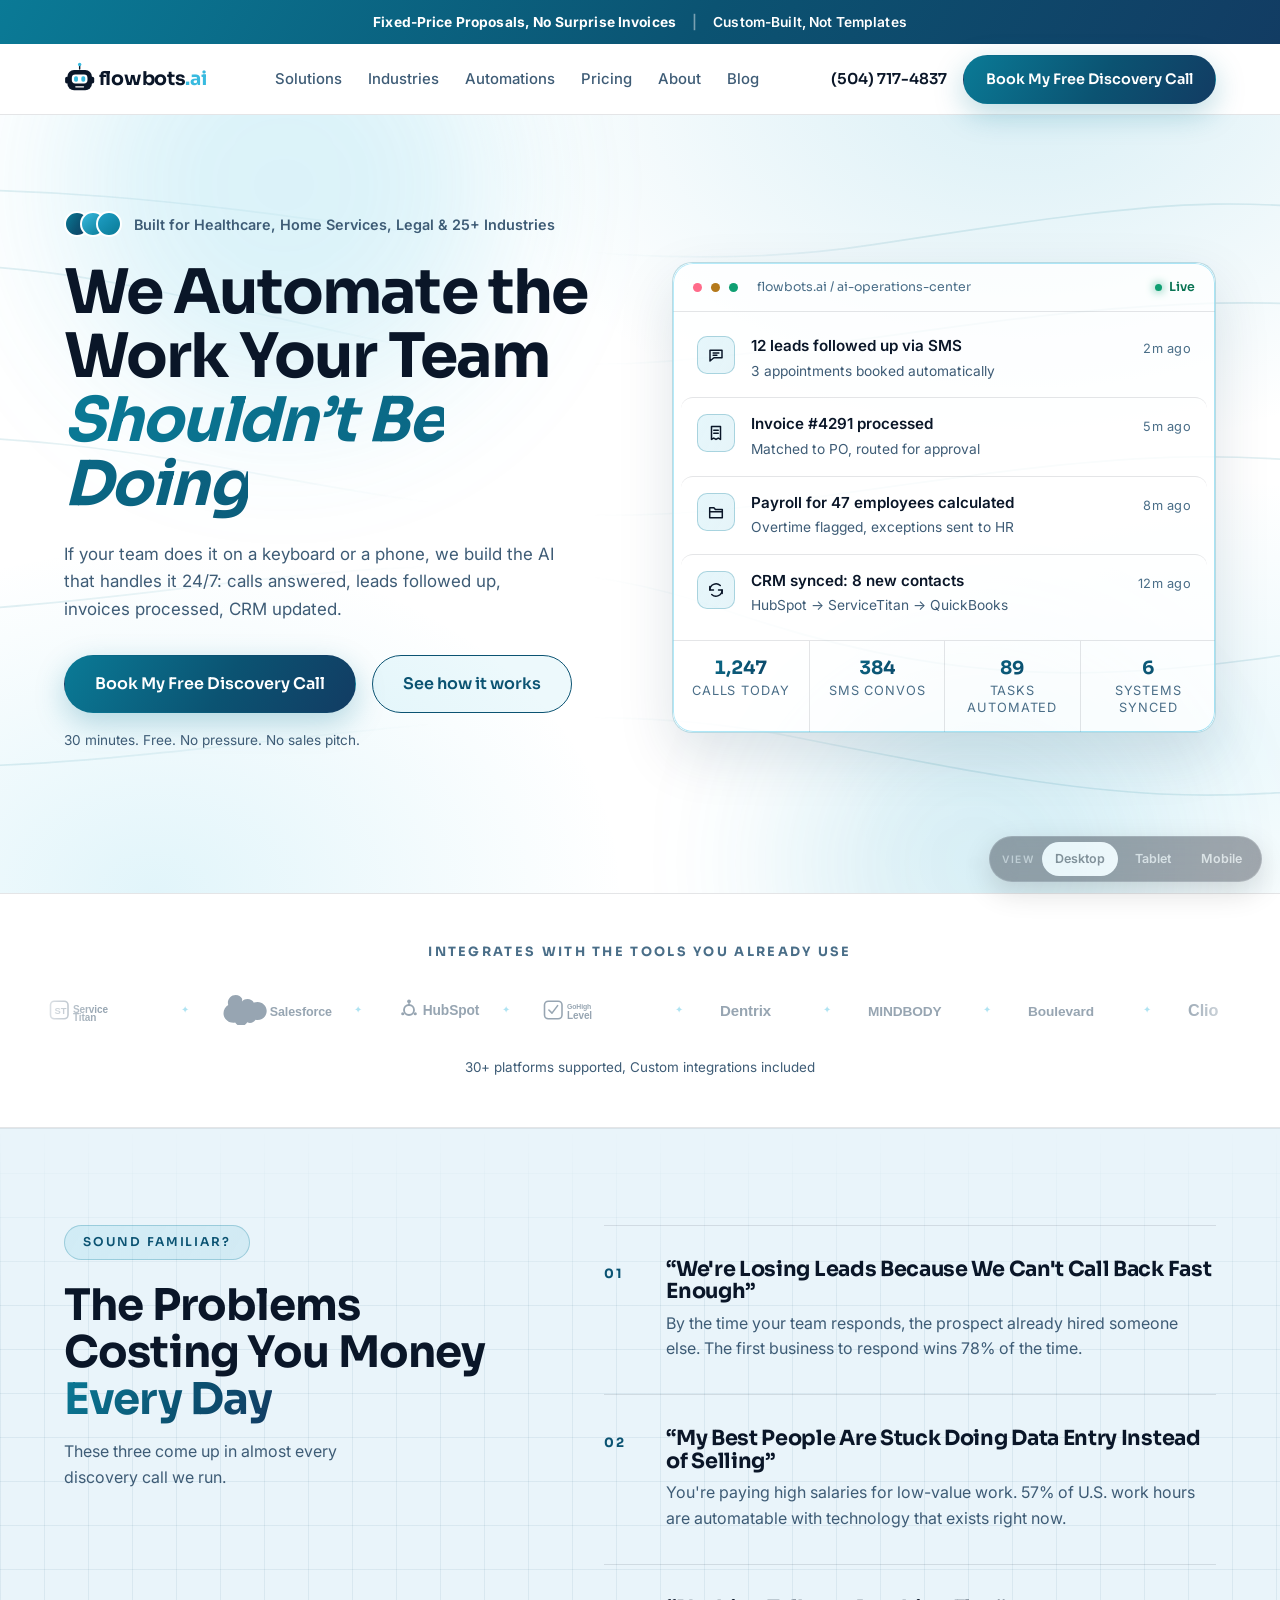
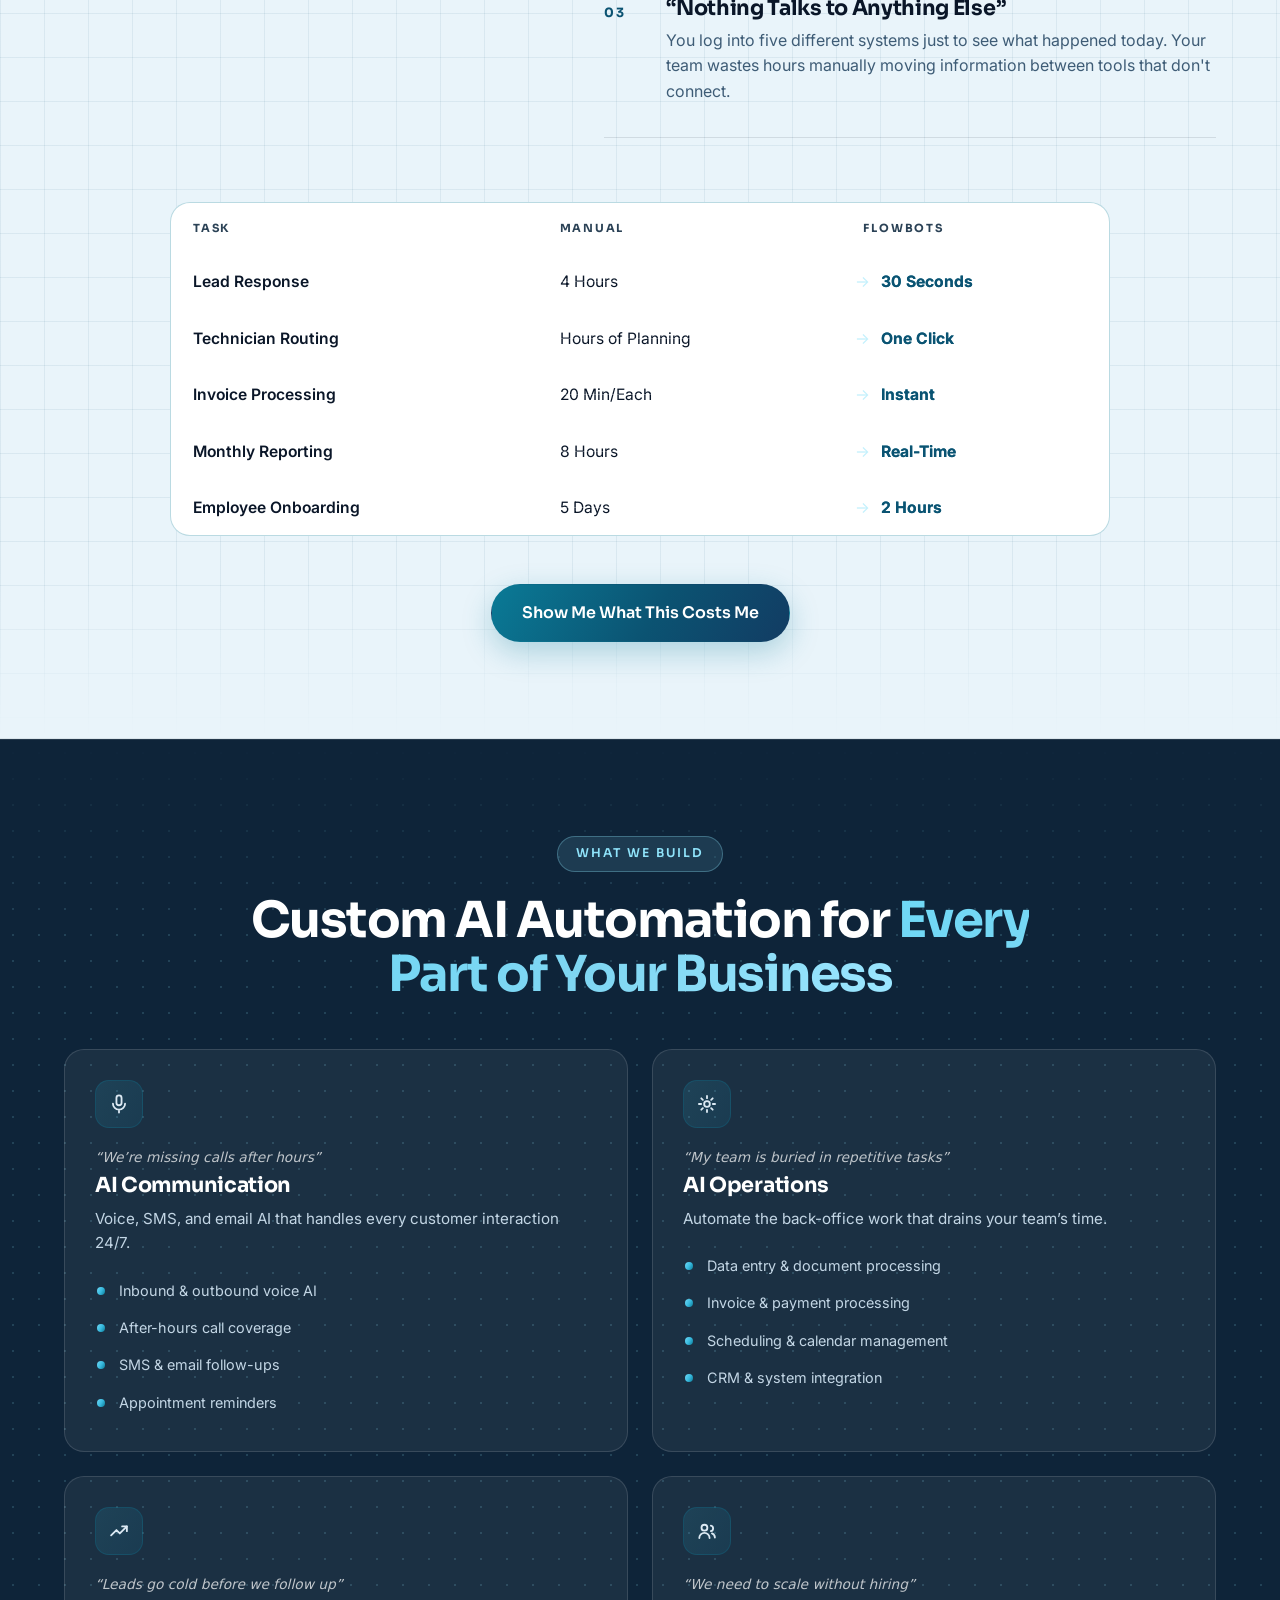
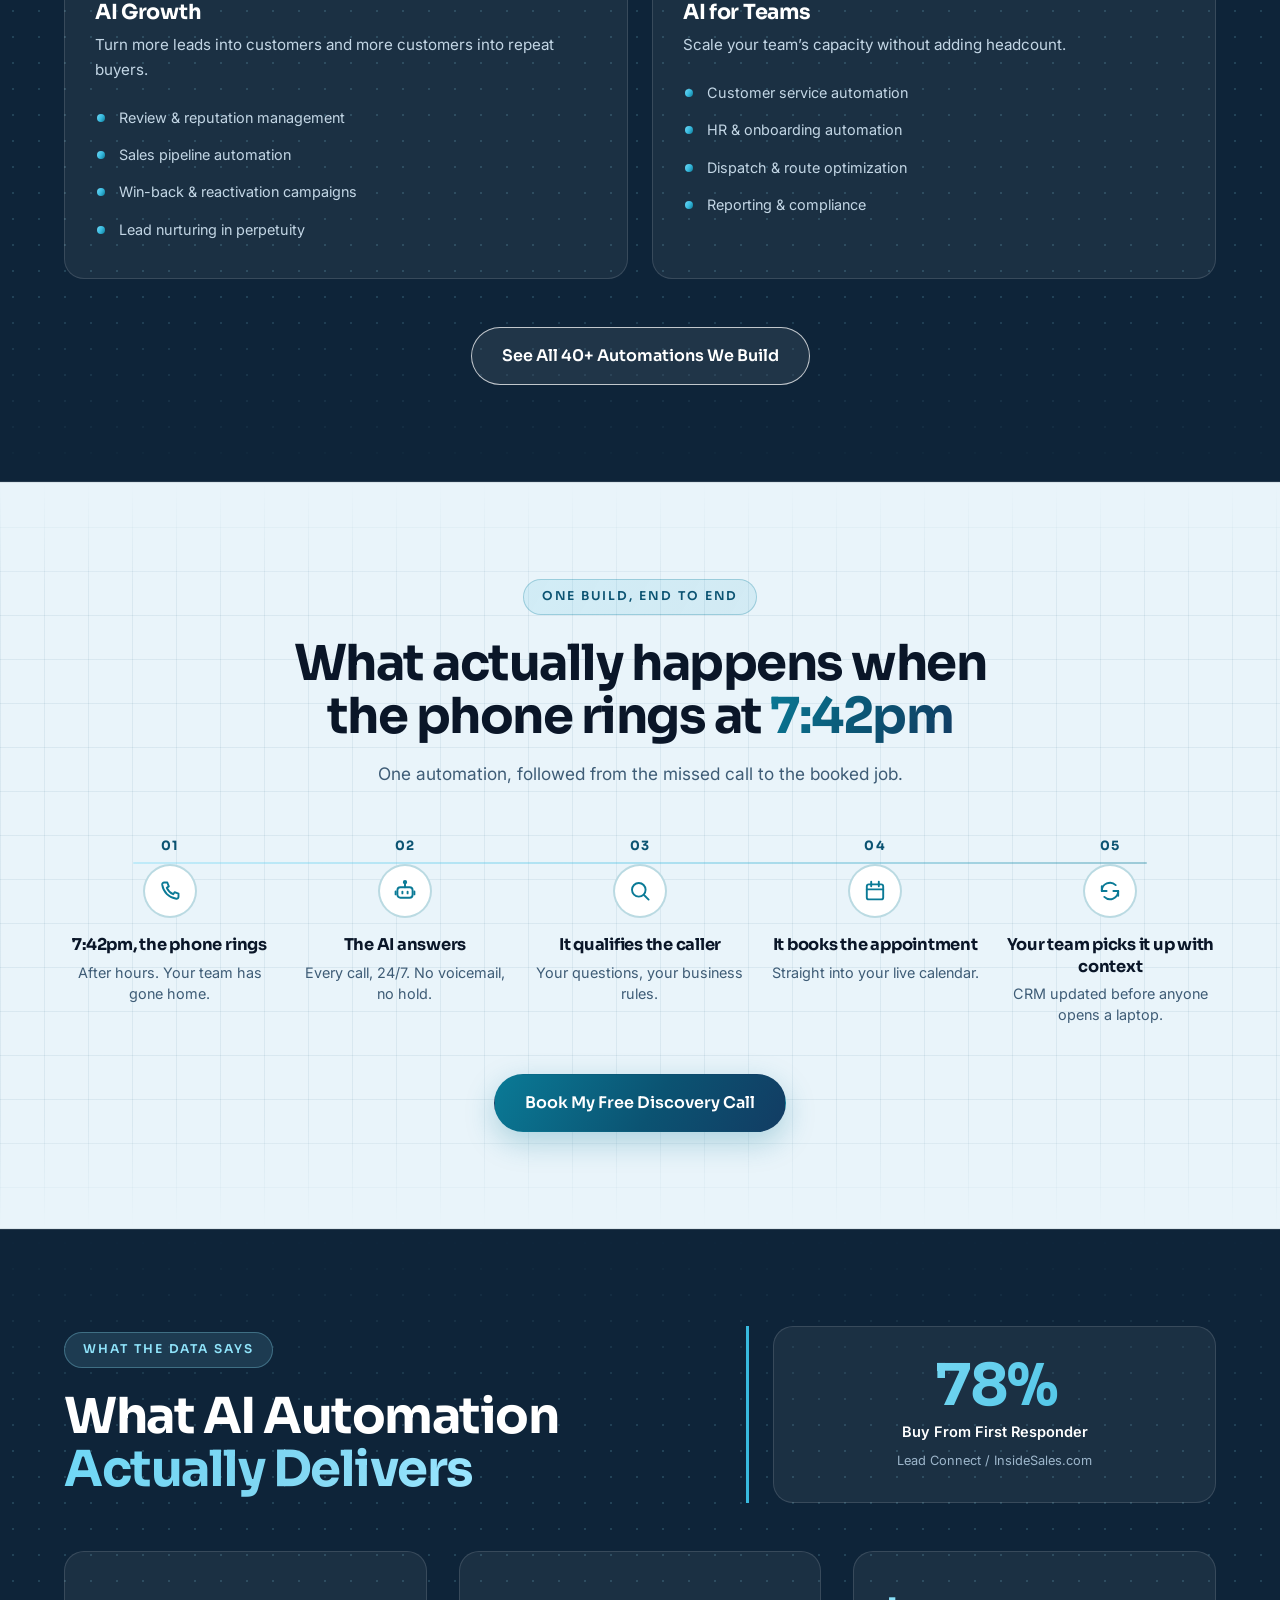
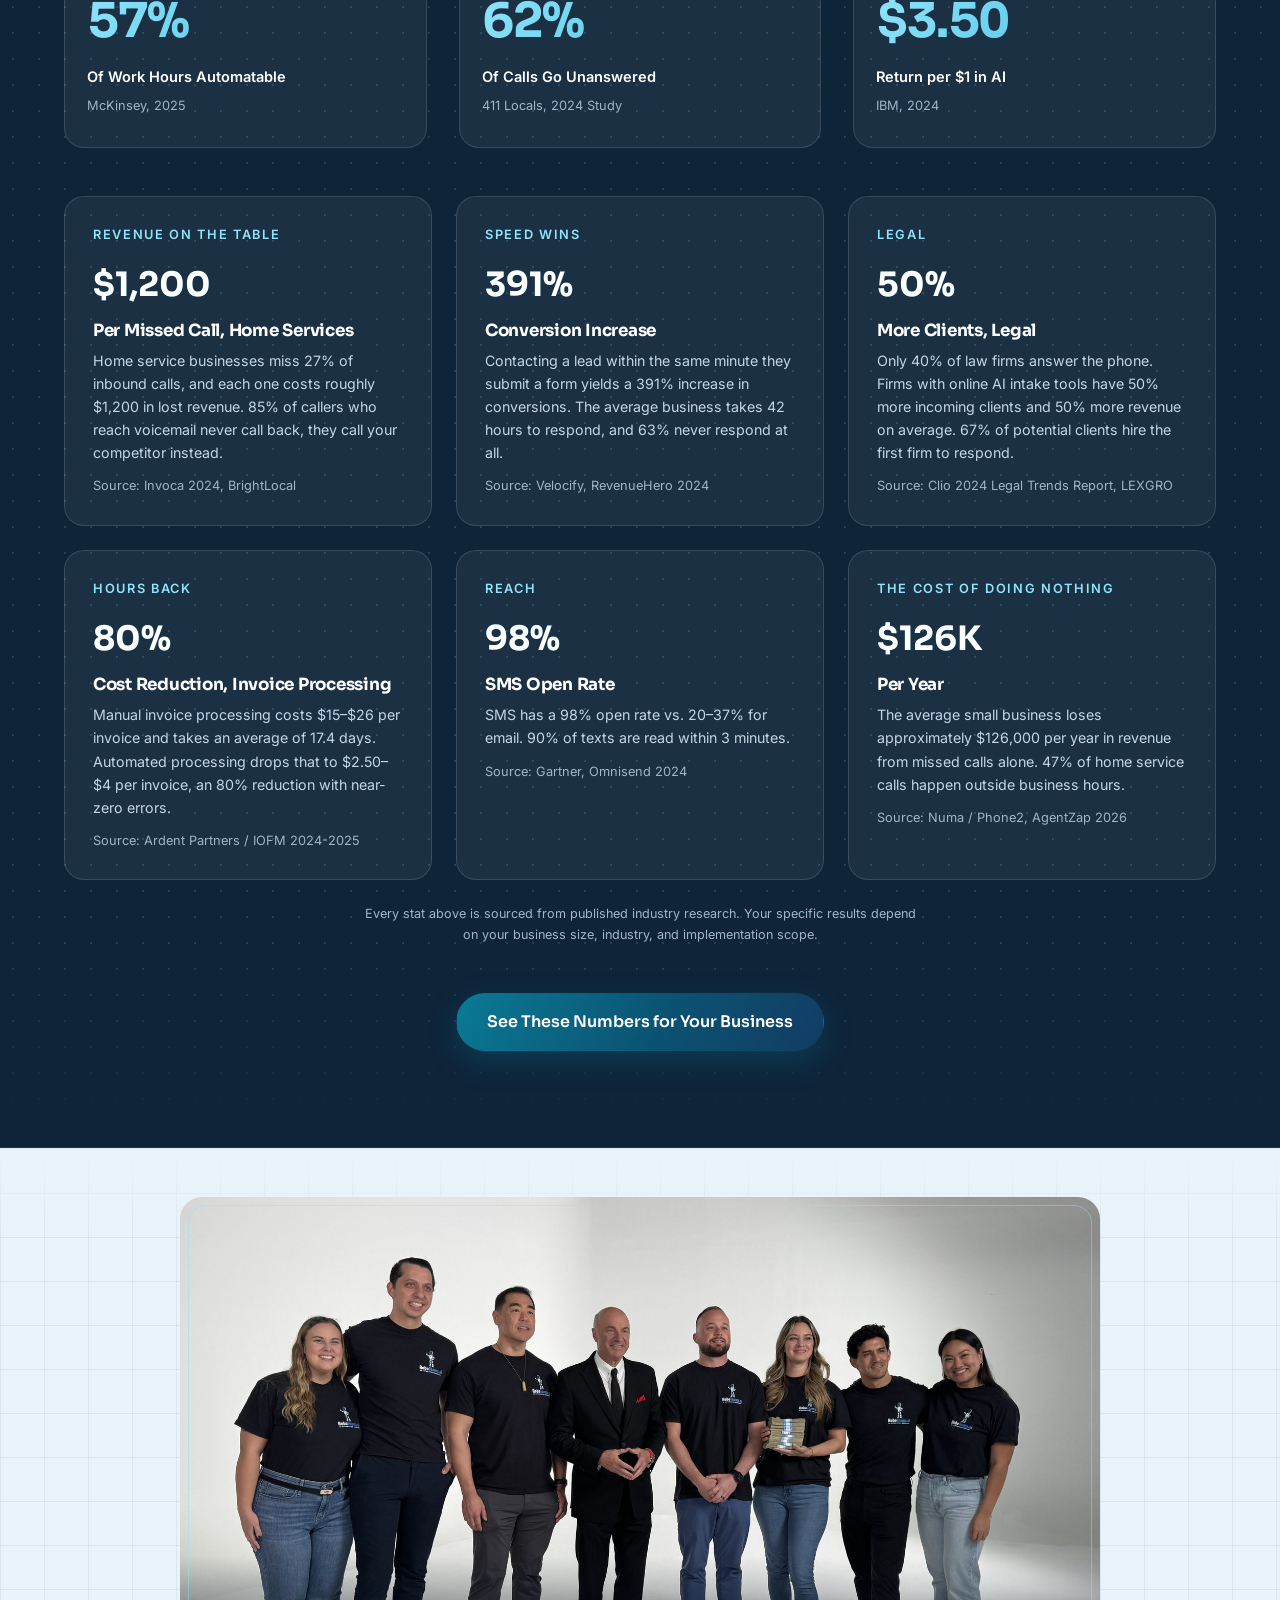
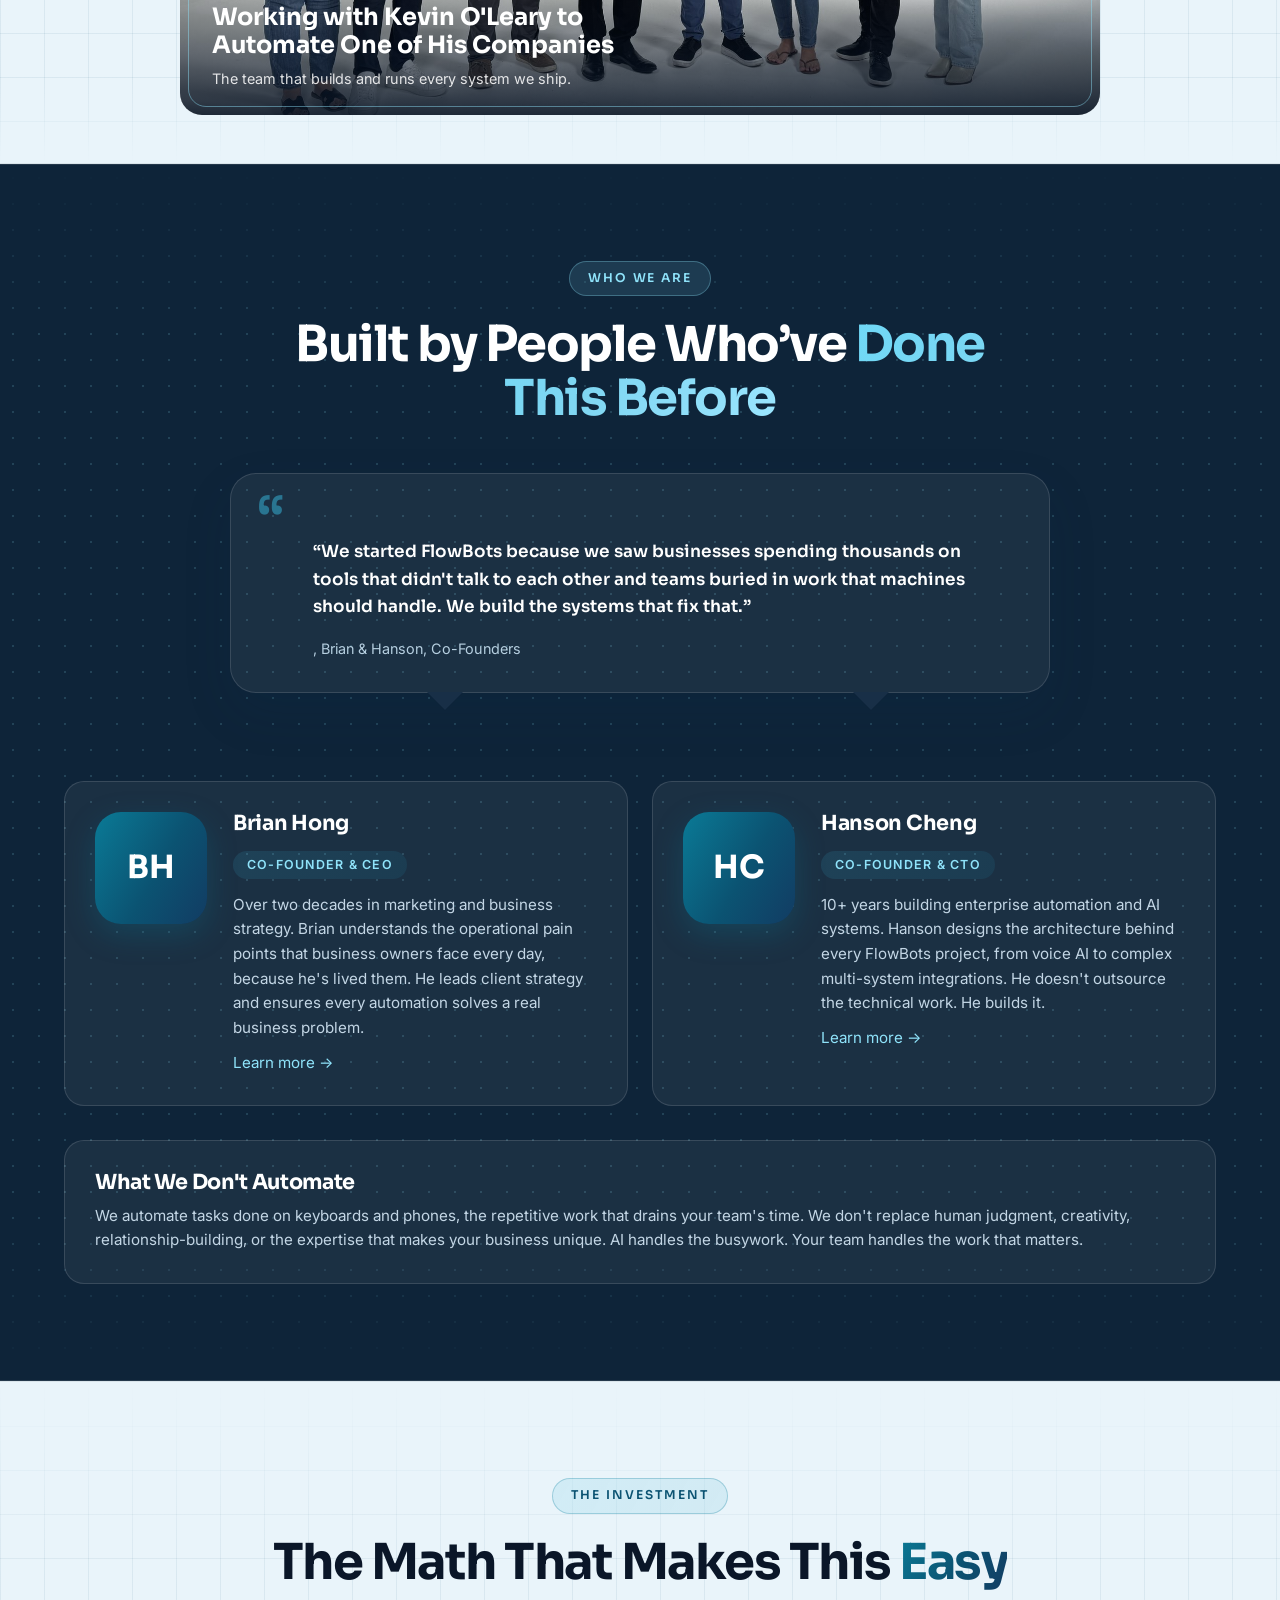
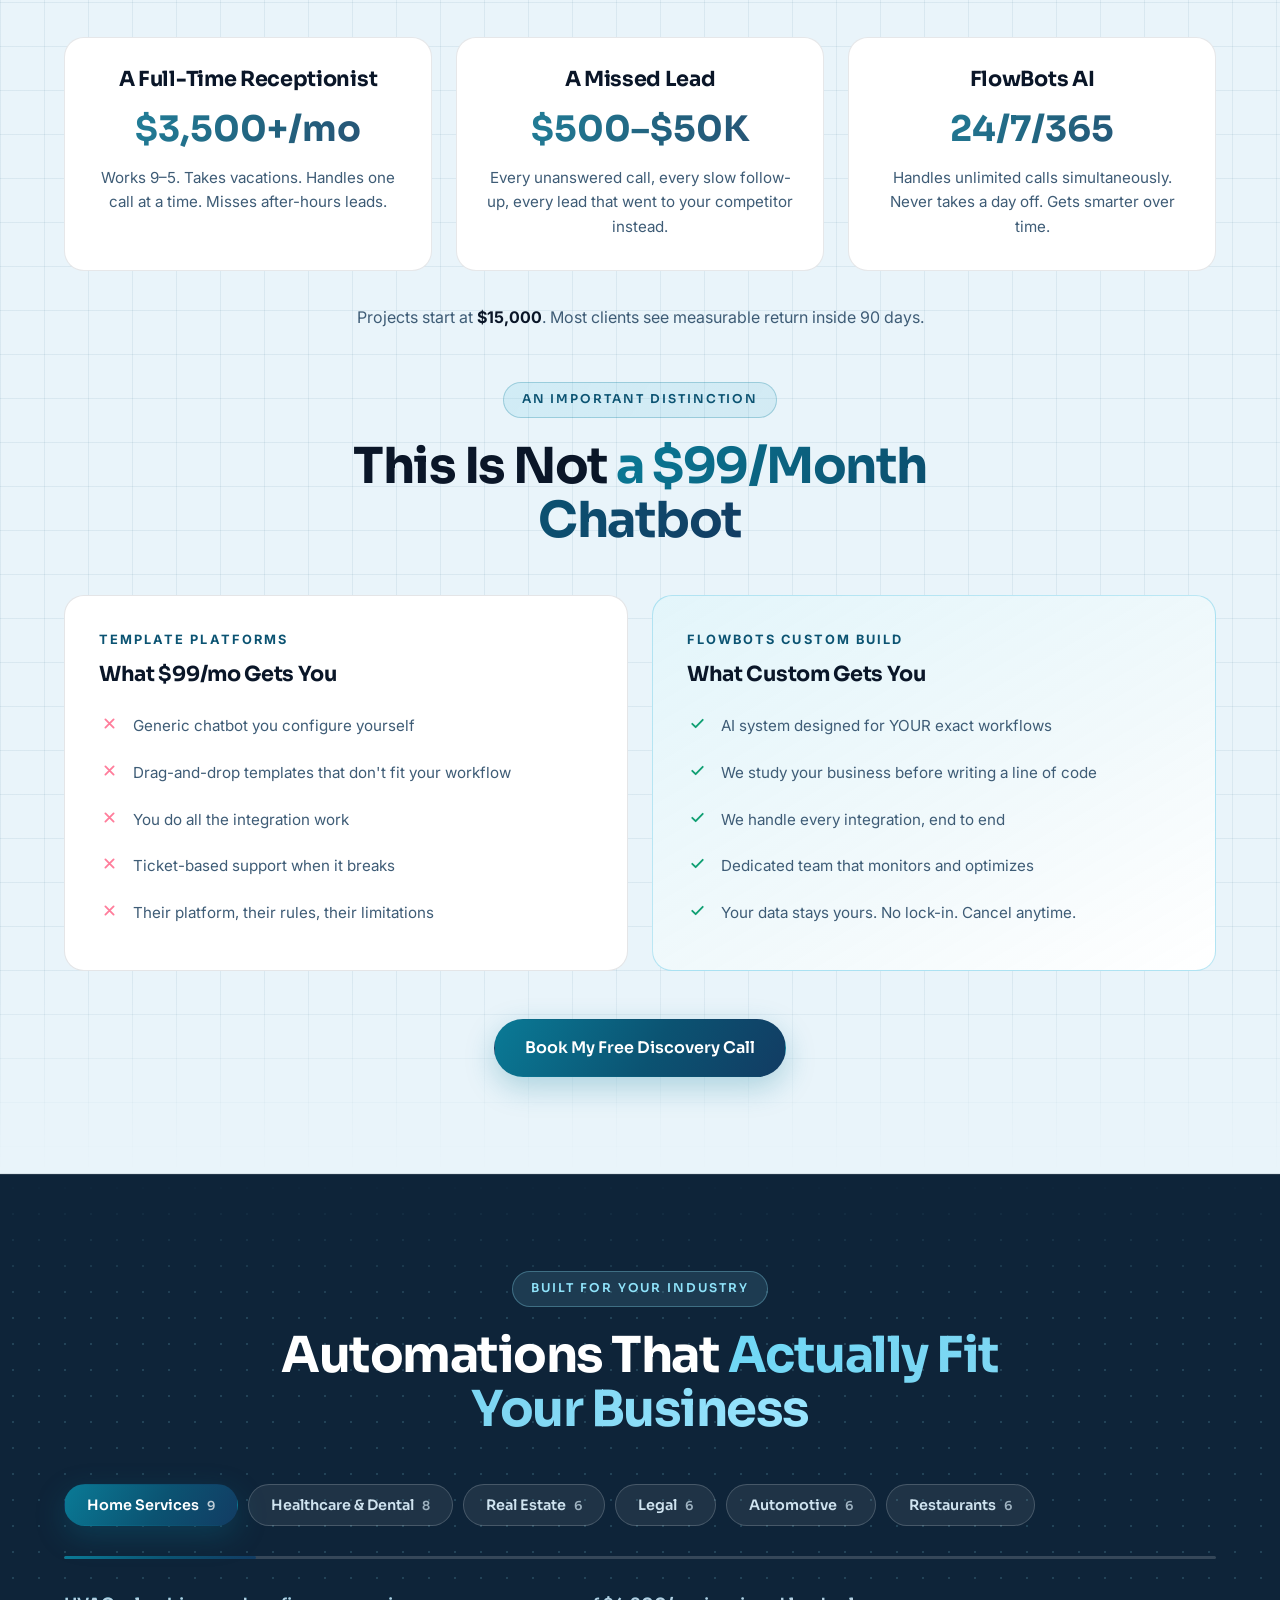
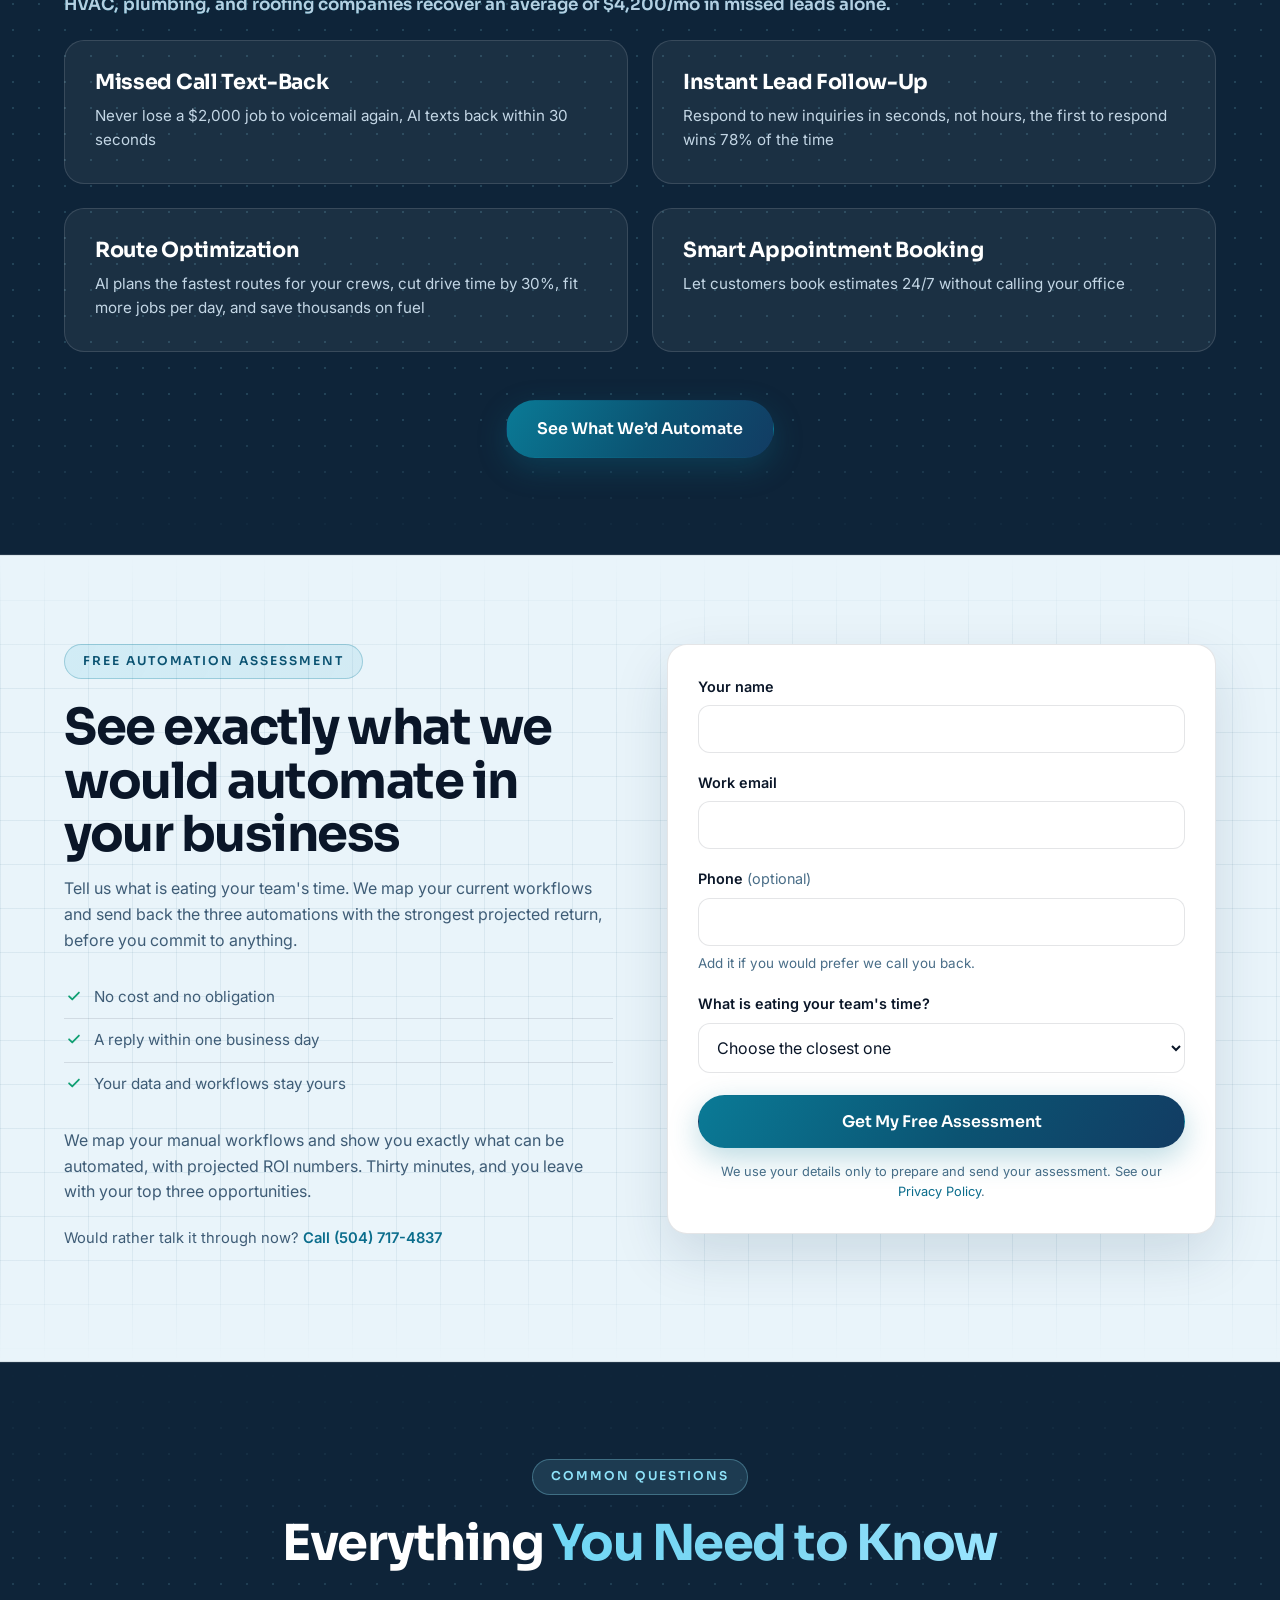
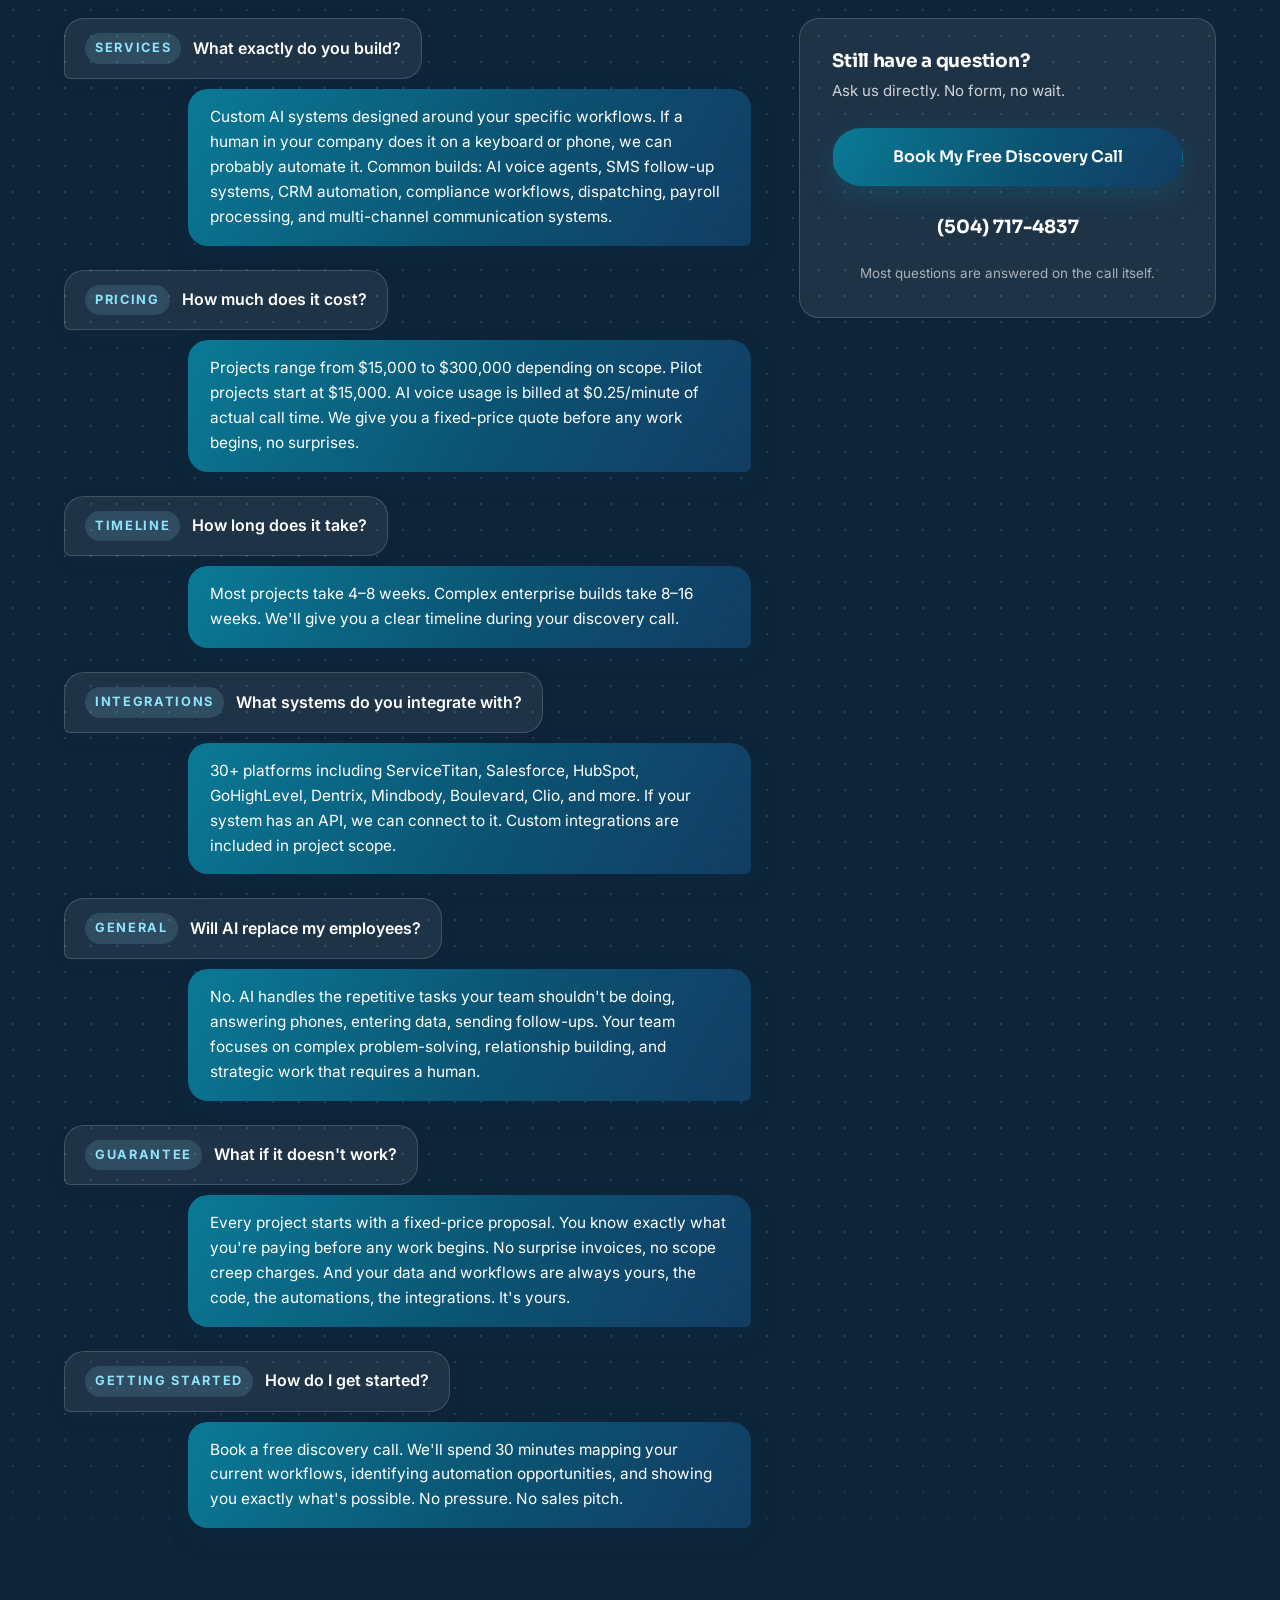
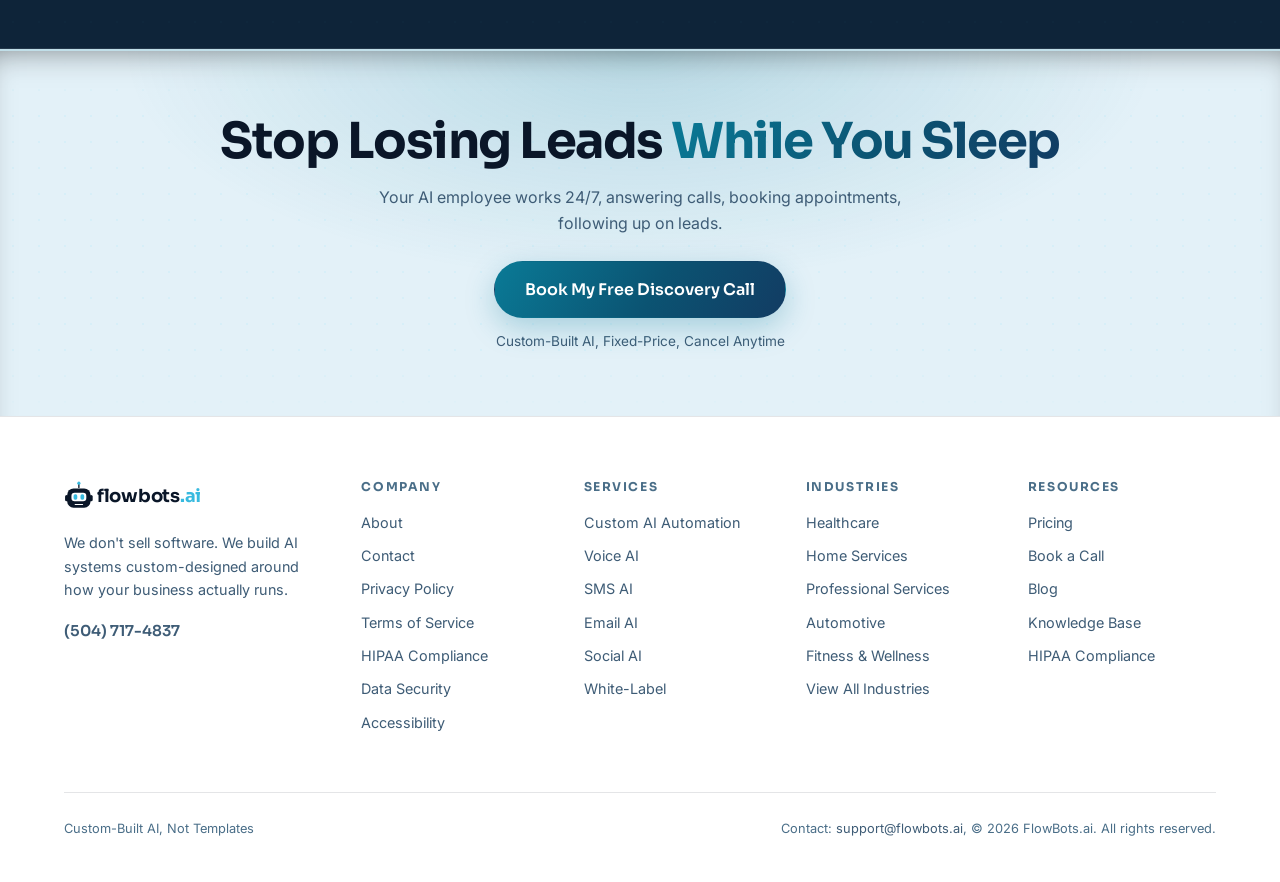
==== commit 659857c3: "Homepage v2: restructure to 13 sections and clear the review notes Rebuilt the homepage against the " ====
--- a/index.html
+++ b/index.html
@@ -3,22 +3,22 @@
 <head>
 <meta charset="UTF-8">
 <meta name="viewport" content="width=device-width, initial-scale=1.0">
-<title>FlowBots.ai — Custom AI Automation for Your Business | Voice AI, SMS, Workflow Automation</title>
-<meta name="description" content="We build custom AI automation for businesses like yours. Voice AI, SMS follow-up, workflow automation — if your team does it on a keyboard or phone, we build the AI that handles it 24/7.">
+<title>FlowBots.ai: Custom AI Automation for Your Business | Voice AI, SMS, Workflow Automation</title>
+<meta name="description" content="We build custom AI automation for businesses like yours. Voice AI, SMS follow-up, workflow automation. If your team does it on a keyboard or phone, we build the AI that handles it 24/7.">
 <link rel="preconnect" href="https://fonts.googleapis.com">
 <link rel="preconnect" href="https://fonts.gstatic.com" crossorigin>
 <link href="https://fonts.googleapis.com/css2?family=Sora:wght@500;600;700&family=Inter:wght@400;500;600&display=swap" rel="stylesheet">
-<link rel="stylesheet" href="style.css?v=73">
+<link rel="stylesheet" href="style.css?v=83">
 <script>/* These are the animated designs: motion is on unless a URL explicitly
    asks for ?motion=off. A production build should restore respect for
    prefers-reduced-motion; this is a review prototype. */
 try{if(!/[?&]motion=off/.test(location.search))document.documentElement.classList.add('motion-on');}catch(e){}</script>
 </head>
-<body>
+<body class="home-v2">
 <svg class="icon-sprite" aria-hidden="true" focusable="false" style="position:absolute;width:0;height:0;overflow:hidden"><defs><symbol id="i-phone" viewBox="0 0 24 24"><path d="M6.2 3.5h3.1l1.5 3.9-2 1.4a12.4 12.4 0 0 0 6.4 6.4l1.4-2 3.9 1.5v3.1a2 2 0 0 1-2.2 2A16.6 16.6 0 0 1 4.2 5.7a2 2 0 0 1 2-2.2Z"/></symbol><symbol id="i-message" viewBox="0 0 24 24"><path d="M4 5.5h16v10.2H9.2L4 20V5.5Z"/><path d="M8.2 9.4h7.6M8.2 12.4h5"/></symbol><symbol id="i-shield" viewBox="0 0 24 24"><path d="M12 3.2 19 6v5.1c0 4.5-2.9 8-7 9.7-4.1-1.7-7-5.2-7-9.7V6l7-2.8Z"/><path d="M9.2 11.8 11.3 14l3.5-3.7"/></symbol><symbol id="i-plug" viewBox="0 0 24 24"><path d="M9 3.2v4.4M15 3.2v4.4M6.2 7.6h11.6v3.1a5.8 5.8 0 0 1-11.6 0V7.6ZM12 16.5v4.3"/></symbol><symbol id="i-gear" viewBox="0 0 24 24"><circle cx="12" cy="12" r="3.1"/><path d="M12 3.2v2.4M12 18.4v2.4M5.8 5.8l1.7 1.7M16.5 16.5l1.7 1.7M3.2 12h2.4M18.4 12h2.4M5.8 18.2l1.7-1.7M16.5 7.5l1.7-1.7"/></symbol><symbol id="i-chart" viewBox="0 0 24 24"><path d="M3.5 20.4h17"/><path d="M6.8 20.4v-6.2M11.4 20.4V7.6M16 20.4v-9.2"/></symbol><symbol id="i-sync" viewBox="0 0 24 24"><path d="M20.2 12a8.2 8.2 0 0 1-13.9 5.9M3.8 12A8.2 8.2 0 0 1 17.7 6.1"/><path d="M3.8 7.2V12h4.8M20.2 16.8V12h-4.8"/></symbol><symbol id="i-folder" viewBox="0 0 24 24"><path d="M3.6 6.4h5.6l2 2.4h9.2v10.8H3.6V6.4Z"/><path d="M3.6 11.6h16.8"/></symbol><symbol id="i-puzzle" viewBox="0 0 24 24"><path d="M9.4 4.2h5.2v2.3a1.7 1.7 0 1 0 3.4 0V4.2h1.8v5.2h-2.3a1.7 1.7 0 1 0 0 3.4h2.3v6.9H4.2v-6.9h2.3a1.7 1.7 0 1 0 0-3.4H4.2V4.2h5.2Z"/></symbol><symbol id="i-bolt" viewBox="0 0 24 24"><path d="M13.4 2.6 4.8 13.5h5.9l-1.1 7.9 8.6-10.9h-5.9l1.1-7.9Z"/></symbol><symbol id="i-lock" viewBox="0 0 24 24"><rect x="4.8" y="10.6" width="14.4" height="9.6" rx="2"/><path d="M8.2 10.6V7.9a3.8 3.8 0 0 1 7.6 0v2.7"/></symbol><symbol id="i-unlock" viewBox="0 0 24 24"><rect x="4.8" y="10.6" width="14.4" height="9.6" rx="2"/><path d="M8.2 10.6V7.9a3.8 3.8 0 0 1 7.1-1.9"/></symbol><symbol id="i-document" viewBox="0 0 24 24"><path d="M6.2 3.4h7.4l4.2 4.2v13H6.2V3.4Z"/><path d="M13.6 3.4v4.2h4.2M9.2 12.4h5.6M9.2 15.8h5.6"/></symbol><symbol id="i-flask" viewBox="0 0 24 24"><path d="M9.4 3.4v6.1L4.6 18a2 2 0 0 0 1.7 3h11.4a2 2 0 0 0 1.7-3l-4.8-8.5V3.4"/><path d="M8.2 3.4h7.6M7.4 14.2h9.2"/></symbol><symbol id="i-trending" viewBox="0 0 24 24"><path d="M3.4 16.8 9.2 11l3.7 3.7 7.7-7.7"/><path d="M15.4 7h5.2v5.2"/></symbol><symbol id="i-users" viewBox="0 0 24 24"><circle cx="9.2" cy="8.4" r="3.2"/><path d="M3.6 19.6a5.6 5.6 0 0 1 11.2 0"/><path d="M16.2 6.2a3 3 0 0 1 0 5.9M17.4 14.6a5 5 0 0 1 3.2 4.6"/></symbol><symbol id="i-bot" viewBox="0 0 24 24"><rect x="4.4" y="8.2" width="15.2" height="10.6" rx="3"/><path d="M12 4.2v4M9.4 12.6v1.8M14.6 12.6v1.8M2.6 12.4v3M21.4 12.4v3"/><circle cx="12" cy="3.2" r="1.2"/></symbol><symbol id="i-tools" viewBox="0 0 24 24"><path d="M14.8 6.4a3.8 3.8 0 0 0 5 5l-9.6 9.6a2.2 2.2 0 0 1-3.1-3.1l9.6-9.6a3.8 3.8 0 0 0-5-5"/></symbol><symbol id="i-receipt" viewBox="0 0 24 24"><path d="M6 3.4h12v17.2l-3-1.9-3 1.9-3-1.9-3 1.9V3.4Z"/><path d="M9 8.4h6M9 12.2h6"/></symbol><symbol id="i-star" viewBox="0 0 24 24"><path d="m12 3.4 2.7 5.5 6 .9-4.3 4.2 1 6-5.4-2.8-5.4 2.8 1-6L3.3 9.8l6-.9L12 3.4Z"/></symbol><symbol id="i-mic" viewBox="0 0 24 24"><rect x="9.2" y="2.6" width="5.6" height="10.8" rx="2.8"/><path d="M5.4 11.6a6.6 6.6 0 0 0 13.2 0M12 18.2v3.2"/></symbol><symbol id="i-repeat" viewBox="0 0 24 24"><path d="M4.2 9.4a4 4 0 0 1 4-4h11.6M19.8 14.6a4 4 0 0 1-4 4H4.2"/><path d="M16.6 2.4 19.8 5.4l-3.2 3M7.4 15.6 4.2 18.6l3.2 3"/></symbol><symbol id="i-cpu" viewBox="0 0 24 24"><rect x="7.6" y="7.6" width="8.8" height="8.8" rx="1.6"/><path d="M10.6 2.8v4.8M13.4 2.8v4.8M10.6 16.4v4.8M13.4 16.4v4.8M2.8 10.6h4.8M2.8 13.4h4.8M16.4 10.6h4.8M16.4 13.4h4.8"/></symbol><symbol id="i-calendar" viewBox="0 0 24 24"><rect x="3.8" y="5.4" width="16.4" height="15" rx="2"/><path d="M8.2 2.8v4.4M15.8 2.8v4.4M3.8 10.4h16.4"/></symbol><symbol id="i-card" viewBox="0 0 24 24"><rect x="2.8" y="5.2" width="18.4" height="13.6" rx="2.2"/><path d="M2.8 10h18.4M6.4 14.6h3.4"/></symbol><symbol id="i-ruler" viewBox="0 0 24 24"><path d="m3.4 15.4 12-12 5.2 5.2-12 12-5.2-5.2Z"/><path d="m7.4 11.4 2 2M10.6 8.2l2 2M13.8 5 15.8 7"/></symbol><symbol id="i-clock" viewBox="0 0 24 24"><circle cx="12" cy="12" r="8.6"/><path d="M12 6.8V12l3.4 2.2"/></symbol><symbol id="i-search" viewBox="0 0 24 24"><circle cx="10.8" cy="10.8" r="6.8"/><path d="m16 16 4.6 4.6"/></symbol><symbol id="i-graduation" viewBox="0 0 24 24"><path d="M2.8 8.6 12 4.2l9.2 4.4-9.2 4.4L2.8 8.6Z"/><path d="M6.6 10.6v5.2c0 1.6 2.4 2.9 5.4 2.9s5.4-1.3 5.4-2.9v-5.2M20.4 9v5.4"/></symbol><symbol id="i-target" viewBox="0 0 24 24"><circle cx="12" cy="12" r="8.4"/><circle cx="12" cy="12" r="4.6"/><circle cx="12" cy="12" r="1"/></symbol><symbol id="i-home" viewBox="0 0 24 24"><path d="M3.8 10.8 12 3.8l8.2 7v9.4H3.8v-9.4Z"/><path d="M9.4 20.2v-5.6h5.2v5.6"/></symbol><symbol id="i-health" viewBox="0 0 24 24"><path d="M6.2 3.2v5.4a4.6 4.6 0 0 0 9.2 0V3.2"/><path d="M4.4 3.2h3.6M13.6 3.2h3.6M10.8 13a5.4 5.4 0 0 0 5.4 5.2 3.6 3.6 0 0 0 3.6-3.6v-1.2"/><circle cx="19.8" cy="11.4" r="2"/></symbol><symbol id="i-building" viewBox="0 0 24 24"><path d="M4.2 20.6V8.2L12 3.4l7.8 4.8v12.4"/><path d="M3 20.6h18M8 11.4h2.4M13.6 11.4H16M8 15.4h2.4M13.6 15.4H16"/></symbol><symbol id="i-check" viewBox="0 0 24 24"><path d="m4.6 12.4 4.8 4.8 10-10.4"/></symbol><symbol id="i-x" viewBox="0 0 24 24"><path d="M6.2 6.2l11.6 11.6M17.8 6.2 6.2 17.8"/></symbol><symbol id="i-menu" viewBox="0 0 24 24"><path d="M3.8 7h16.4M3.8 12h16.4M3.8 17h16.4"/></symbol><symbol id="i-arrow-down" viewBox="0 0 24 24"><path d="M12 4.2v14.6M6.4 13.4 12 19l5.6-5.6"/></symbol><symbol id="i-mail" viewBox="0 0 24 24"><rect x="3.2" y="5.2" width="17.6" height="13.6" rx="2"/><path d="m3.8 6.6 8.2 6 8.2-6"/></symbol><symbol id="i-route" viewBox="0 0 24 24"><circle cx="6" cy="6" r="2.6"/><circle cx="18" cy="18" r="2.6"/><path d="M8.6 6h5.8a3.6 3.6 0 0 1 0 7.2H9.6a3.6 3.6 0 0 0 0 7.2h.4"/></symbol><symbol id="i-ladder" viewBox="0 0 24 24"><path d="M7 2.5v19M17 2.5v19M7 7h10M7 12h10M7 17h10"/></symbol></defs></svg>
 
 <div class="topbar">
-  <b>Fixed-Price Proposals &mdash; No Surprise Invoices</b><span class="sep">|</span><span class="hide-m">Custom-Built &mdash; Not Templates</span>
+  <b>Fixed-Price Proposals, No Surprise Invoices</b><span class="sep">|</span><span class="hide-m">Custom-Built, Not Templates</span>
 </div>
 
 <header class="site-header">
@@ -53,57 +53,51 @@
 
 <main>
 
-<!-- ============ HERO ============ -->
-<section class="hero">
+<!-- ============ 1. HERO - the product running ============ -->
+<section class="hero" id="top">
   <div class="hero-fx" aria-hidden="true"><span class="fx-light fx-1"></span><span class="fx-light fx-2"></span><svg class="hero-flow" viewBox="0 0 1200 600" preserveAspectRatio="xMidYMid slice" aria-hidden="true"><path class="flow-line" pathLength="100" d="M-40 120 C 220 90, 380 210, 620 190 S 1000 120, 1260 160"/><path class="flow-line" pathLength="100" d="M-40 250 C 260 230, 420 340, 700 300 S 1030 250, 1260 285"/><path class="flow-line" pathLength="100" d="M-40 380 C 200 400, 430 300, 660 380 S 1020 430, 1260 390"/><path class="flow-line" pathLength="100" d="M-40 500 C 240 520, 470 430, 720 480 S 1040 540, 1260 500"/><path class="flow-line" pathLength="100" d="M-40 60  C 300 40, 520 140, 780 100 S 1060 60, 1260 90"/><path class="flow-pulse p1" pathLength="100" d="M-40 120 C 220 90, 380 210, 620 190 S 1000 120, 1260 160"/><path class="flow-pulse p2" pathLength="100" d="M-40 250 C 260 230, 420 340, 700 300 S 1030 250, 1260 285"/><path class="flow-pulse p3" pathLength="100" d="M-40 380 C 200 400, 430 300, 660 380 S 1020 430, 1260 390"/><path class="flow-pulse p4" pathLength="100" d="M-40 500 C 240 520, 470 430, 720 480 S 1040 540, 1260 500"/><path class="flow-pulse p5" pathLength="100" d="M-40 60  C 300 40, 520 140, 780 100 S 1060 60, 1260 90"/></svg></div>
   <div class="wrap hero-grid">
     <div class="hero-copy">
-      <p class="trustline">
+      <p class="trustline hero-in hero-in-1">
         <span class="trust-dots" aria-hidden="true"><i></i><i></i><i></i></span>
         Built for Healthcare, Home Services, Legal &amp; 25+ Industries
       </p>
-      <h1>We Automate the Work Your Team <em class="grad-text">Shouldn't Be Doing</em></h1>
-      <p class="lede">If your team does it on a keyboard or a phone, we build the AI that handles it 24/7 — calls answered, leads followed up, invoices processed, CRM updated.</p>
-      <div class="cta-row">
-        <a class="btn btn-primary btn-lg" href="https://www.flowbots.ai/book-call/" data-track="cta-book">Book My Free Discovery Call</a>
-        <a data-inert class="btn btn-secondary btn-lg" href="pricing.html">See how it works</a>
-      </div>
-      <p class="micro">30 minutes. Free. No pressure. No sales pitch.</p>
-    </div>
-
-    <div class="hero-media">
-      <div class="hero-photo">
-        <img src="images/hero.jpg" alt="" width="900" height="1200" decoding="async" onerror="this.remove()">
-      </div>
-      <div class="float-card fc-top">
-        <b>&lt;1s</b><span>Answer time, day or night</span>
-      </div>
-      <div class="float-card fc-left">
-        <b>1,247</b><span>Calls handled today</span>
-      </div>
-      <div class="float-card fc-right">
-        <span class="fc-badges">
-          <svg class="ico" aria-hidden="true"><use href="#i-shield"></use></svg>HIPAA
-          <svg class="ico" aria-hidden="true"><use href="#i-lock"></use></svg>SOC 2
-        </span>
-        <span>Compliant and certified</span>
-      </div>
-    </div>
-  </div>
-</section>
-
-<!-- ============ VALUE STRIP ============ -->
-<div class="value-strip">
-  <div class="wrap value-grid">
-    <div class="value-cell"><h3><span>Every Call Answered</span></h3><p>24/7/365 — no voicemail, no hold times</p></div>
-    <div class="value-cell"><h3><span>&lt;30 Second Follow-Up</span></h3><p>Leads contacted before they call your competitor</p></div>
-    <div class="value-cell"><h3><span>Zero Manual Work</span></h3><p>Invoices, CRM, scheduling — all automated</p></div>
-    <div class="value-cell"><h3><span>Your Data Stays Yours</span></h3><p>Custom-built. Fixed price. No lock-in contracts.</p></div>
-  </div>
-
-</div>
-
-<!-- ============ INTEGRATIONS ============ -->
+      <h1 data-rewrite="dahlia" class="hero-in hero-in-2">We Automate the Work Your Team <em class="grad-text">Shouldn&rsquo;t Be Doing</em></h1>
+      <p class="lede hero-in hero-in-3">If your team does it on a keyboard or a phone, we build the AI that handles it 24/7: calls answered, leads followed up, invoices processed, CRM updated.</p>
+      <div class="cta-row hero-in hero-in-4">
+        <a class="btn btn-primary" href="https://www.flowbots.ai/book-call/" data-track="cta-book">Book My Free Discovery Call</a>
+        <a data-inert class="btn btn-secondary" href="pricing.html">See how it works</a>
+      </div>
+      <p class="micro hero-in hero-in-5">30 minutes. Free. No pressure. No sales pitch.</p>
+    </div>
+
+    <div class="hero-media hero-in hero-in-3">
+      <div class="panel" aria-label="Live AI operations feed (illustrative)">
+      <div class="panel-bar">
+        <span class="dot dot-r"></span><span class="dot dot-y"></span><span class="dot dot-g"></span>
+        <span class="addr">flowbots.ai / ai-operations-center</span>
+        <span class="live-flag">Live</span>
+      </div>
+      <div class="feed" data-feed>
+        <div class="feed-item"><div class="feed-icon" aria-hidden="true"><svg class="ico" aria-hidden="true"><use href="#i-phone"></use></svg></div><div><b>After-hours call answered</b><span>Appointment booked for Wed 2 PM</span></div><time>Just now</time></div>
+        <div class="feed-item"><div class="feed-icon" aria-hidden="true"><svg class="ico" aria-hidden="true"><use href="#i-message"></use></svg></div><div><b>12 leads followed up via SMS</b><span>3 appointments booked automatically</span></div><time>2m ago</time></div>
+        <div class="feed-item"><div class="feed-icon" aria-hidden="true"><svg class="ico" aria-hidden="true"><use href="#i-receipt"></use></svg></div><div><b>Invoice #4291 processed</b><span>Matched to PO, routed for approval</span></div><time>5m ago</time></div>
+        <div class="feed-item"><div class="feed-icon" aria-hidden="true"><svg class="ico" aria-hidden="true"><use href="#i-folder"></use></svg></div><div><b>Payroll for 47 employees calculated</b><span>Overtime flagged, exceptions sent to HR</span></div><time>8m ago</time></div>
+        <div class="feed-item"><div class="feed-icon" aria-hidden="true"><svg class="ico" aria-hidden="true"><use href="#i-sync"></use></svg></div><div><b>CRM synced: 8 new contacts</b><span>HubSpot → ServiceTitan → QuickBooks</span></div><time>12m ago</time></div>
+        <div class="feed-item"><div class="feed-icon" aria-hidden="true"><svg class="ico" aria-hidden="true"><use href="#i-star"></use></svg></div><div><b>47 review requests sent</b><span>Post-service emails, 12 new 5-star reviews</span></div><time>15m ago</time></div>
+      </div>
+      <div class="panel-foot">
+        <div><b class="countup" data-target="1247">0</b><span>Calls today</span></div>
+        <div><b class="countup" data-target="384">0</b><span>SMS convos</span></div>
+        <div><b class="countup" data-target="89">0</b><span>Tasks automated</span></div>
+        <div><b class="countup" data-target="6">0</b><span>Systems synced</span></div>
+      </div>
+    </div>
+    </div>
+  </div>
+</section>
+
+<!-- ============ 2. SYSTEMS IT WORKS ACROSS ============ -->
 <div class="integrations">
   <div class="wrap">
     <p class="int-title">Integrates with the tools you already use</p>
@@ -130,11 +124,120 @@
       <li><svg class="int-logo" role="img" aria-label="Jobber" width="88" height="30" xmlns="http://www.w3.org/2000/svg" viewBox="0 0 140 48"><text x="8" y="34" fill="currentColor" font-family="'Arial',sans-serif" font-size="26" font-weight="700">Jobber</text></svg></li>
       <li><svg class="int-logo" role="img" aria-label="Zoho" width="75" height="30" xmlns="http://www.w3.org/2000/svg" viewBox="0 0 120 48" fill="currentColor"><text x="10" y="34" font-family="Arial,sans-serif" font-size="28" font-weight="700">zoho</text></svg></li>
     </ul></div></div>
-    <p class="int-note">30+ platforms supported · Custom integrations included</p>
+    <p class="int-note">30+ platforms supported, Custom integrations included</p>
   </div>
 </div>
 
-<!-- ============ PROOF PHOTO ============ -->
+<!-- ============ 3. WHAT MANUAL WORK COSTS ============ -->
+<section class="sec-lightblue" id="cost">
+  <div class="wrap">
+    <div class="split">
+      <div class="split-aside">
+        <span class="eyebrow">Sound Familiar?</span>
+        <h2 data-rewrite="dahlia">The Problems Costing You Money <span class="grad-text">Every Day</span></h2>
+        <p>These three come up in almost every discovery call we run.</p>
+        <!-- IMAGE SLOT A: replaces the deleted robot-hand-with-banknotes shot. Needs a real photograph from Justine. -->
+      </div>
+      <div class="split-body">
+        <div class="ledger">
+        <div class="ledger-row reveal">
+          <span class="ledger-n">01</span>
+          <div><h3>“We're Losing Leads Because We Can't Call Back Fast Enough”</h3><p>By the time your team responds, the prospect already hired someone else. The first business to respond wins 78% of the time.</p></div>
+        </div>
+        <div class="ledger-row reveal">
+          <span class="ledger-n">02</span>
+          <div><h3>“My Best People Are Stuck Doing Data Entry Instead of Selling”</h3><p>You're paying high salaries for low-value work. 57% of U.S. work hours are automatable with technology that exists right now.</p></div>
+        </div>
+        <div class="ledger-row reveal">
+          <span class="ledger-n">03</span>
+          <div><h3>“Nothing Talks to Anything Else”</h3><p>You log into five different systems just to see what happened today. Your team wastes hours manually moving information between tools that don't connect.</p></div>
+        </div>
+        </div>
+      </div>
+    </div>
+    <div class="cost-proof">
+      <div class="table-wrap reveal">
+      <table>
+        <thead><tr><th scope="col">Task</th><th scope="col">Manual</th><th scope="col">FlowBots</th></tr></thead>
+        <tbody>
+          <tr><td>Lead Response</td><td>4 Hours</td><td class="hl">30 Seconds</td></tr>
+          <tr><td>Technician Routing</td><td>Hours of Planning</td><td class="hl">One Click</td></tr>
+          <tr><td>Invoice Processing</td><td>20 Min/Each</td><td class="hl">Instant</td></tr>
+          <tr><td>Monthly Reporting</td><td>8 Hours</td><td class="hl">Real-Time</td></tr>
+          <tr><td>Employee Onboarding</td><td>5 Days</td><td class="hl">2 Hours</td></tr>
+        </tbody>
+      </table>
+    </div>
+    </div>
+    <p class="cta-inline"><a class="btn btn-primary" href="#assessment" data-track="cta-problems">Show Me What This Costs Me</a></p>
+  </div>
+</section>
+
+<!-- ============ 4. WHAT WE BUILD ============ -->
+<section class="sec-dark" id="build">
+  <div class="wrap">
+    <div class="section-head center reveal">
+      <span class="eyebrow">What We Build</span>
+      <h2 data-rewrite="dahlia">Custom AI Automation for <span class="grad-text">Every Part of Your Business</span></h2>
+    </div>
+    <div class="grid-2 build-cards stagger">
+          <div class="card reveal"><div class="card-icon" aria-hidden="true"><svg class="ico" aria-hidden="true"><use href="#i-mic"></use></svg></div><p class="card-problem">&ldquo;We&rsquo;re missing calls after hours&rdquo;</p><h3>AI Communication</h3><p>Voice, SMS, and email AI that handles every customer interaction 24/7.</p><ul><li>Inbound &amp; outbound voice AI</li><li>After-hours call coverage</li><li>SMS &amp; email follow-ups</li><li>Appointment reminders</li></ul></div>
+          <div class="card reveal"><div class="card-icon" aria-hidden="true"><svg class="ico" aria-hidden="true"><use href="#i-gear"></use></svg></div><p class="card-problem">&ldquo;My team is buried in repetitive tasks&rdquo;</p><h3>AI Operations</h3><p>Automate the back-office work that drains your team&rsquo;s time.</p><ul><li>Data entry &amp; document processing</li><li>Invoice &amp; payment processing</li><li>Scheduling &amp; calendar management</li><li>CRM &amp; system integration</li></ul></div>
+          <div class="card reveal"><div class="card-icon" aria-hidden="true"><svg class="ico" aria-hidden="true"><use href="#i-trending"></use></svg></div><p class="card-problem">&ldquo;Leads go cold before we follow up&rdquo;</p><h3>AI Growth</h3><p>Turn more leads into customers and more customers into repeat buyers.</p><ul><li>Review &amp; reputation management</li><li>Sales pipeline automation</li><li>Win-back &amp; reactivation campaigns</li><li>Lead nurturing in perpetuity</li></ul></div>
+          <div class="card reveal"><div class="card-icon" aria-hidden="true"><svg class="ico" aria-hidden="true"><use href="#i-users"></use></svg></div><p class="card-problem">&ldquo;We need to scale without hiring&rdquo;</p><h3>AI for Teams</h3><p>Scale your team&rsquo;s capacity without adding headcount.</p><ul><li>Customer service automation</li><li>HR &amp; onboarding automation</li><li>Dispatch &amp; route optimization</li><li>Reporting &amp; compliance</li></ul></div>
+    </div>
+    <p class="cta-inline"><a data-inert class="btn btn-secondary" href="automations.html">See All 40+ Automations We Build</a></p>
+  </div>
+</section>
+
+<!-- ============ 5. ONE BUILD, END TO END (new section) ============ -->
+<section class="sec-lightblue" id="trace">
+  <div class="wrap">
+    <div class="section-head center reveal">
+      <span class="eyebrow">One Build, End to End</span>
+      <h2 data-rewrite="dahlia">What actually happens when the phone rings at <span class="grad-text">7:42pm</span></h2>
+      <p>One automation, followed from the missed call to the booked job.</p>
+    </div>
+    <ol class="trace stagger">
+        <li class="trace-step reveal"><span class="trace-n">01</span><span class="trace-ico" aria-hidden="true"><svg class="ico"><use href="#i-phone"></use></svg></span><h3>7:42pm, the phone rings</h3><p>After hours. Your team has gone home.</p></li>
+        <li class="trace-step reveal"><span class="trace-n">02</span><span class="trace-ico" aria-hidden="true"><svg class="ico"><use href="#i-bot"></use></svg></span><h3>The AI answers</h3><p>Every call, 24/7. No voicemail, no hold.</p></li>
+        <li class="trace-step reveal"><span class="trace-n">03</span><span class="trace-ico" aria-hidden="true"><svg class="ico"><use href="#i-search"></use></svg></span><h3>It qualifies the caller</h3><p>Your questions, your business rules.</p></li>
+        <li class="trace-step reveal"><span class="trace-n">04</span><span class="trace-ico" aria-hidden="true"><svg class="ico"><use href="#i-calendar"></use></svg></span><h3>It books the appointment</h3><p>Straight into your live calendar.</p></li>
+        <li class="trace-step reveal"><span class="trace-n">05</span><span class="trace-ico" aria-hidden="true"><svg class="ico"><use href="#i-sync"></use></svg></span><h3>Your team picks it up with context</h3><p>CRM updated before anyone opens a laptop.</p></li>
+    </ol>
+    <p class="cta-inline"><a class="btn btn-primary" href="https://www.flowbots.ai/book-call/" data-track="cta-trace">Book My Free Discovery Call</a></p>
+  </div>
+</section>
+
+<!-- ============ 6. WHAT IT DELIVERS ============ -->
+<section class="sec-dark" id="delivers">
+  <div class="wrap">
+    <div class="results-head reveal">
+      <div class="section-head">
+        <span class="eyebrow">What the Data Says</span>
+        <h2 data-rewrite="dahlia">What AI Automation <span class="grad-text">Actually Delivers</span></h2>
+      </div>
+      <div class="results-lead"><div class="stat"><b class="countup" data-target="78" data-suffix="%">0%</b><span class="stat-label">Buy From First Responder</span><span class="stat-src">Lead Connect / InsideSales.com</span></div></div>
+    </div>
+    <div class="results-row stagger">
+          <div class="stat"><b class="countup" data-target="57" data-suffix="%">0%</b><span class="stat-label">Of Work Hours Automatable</span><span class="stat-src">McKinsey, 2025</span></div>
+          <div class="stat"><b class="countup" data-target="62" data-suffix="%">0%</b><span class="stat-label">Of Calls Go Unanswered</span><span class="stat-src">411 Locals, 2024 Study</span></div>
+          <div class="stat"><b class="countup" data-target="3.50" data-prefix="$">$0</b><span class="stat-label">Return per $1 in AI</span><span class="stat-src">IBM, 2024</span></div>
+    </div>
+    <div class="grid-3 mt-3">
+      <div class="stat-detail reveal"><span class="tag">Revenue on the Table</span><b class="n">$1,200</b><h3>Per Missed Call, Home Services</h3><p>Home service businesses miss 27% of inbound calls, and each one costs roughly $1,200 in lost revenue. 85% of callers who reach voicemail never call back, they call your competitor instead.</p><span class="src">Source: Invoca 2024, BrightLocal</span></div>
+      <div class="stat-detail reveal"><span class="tag">Speed Wins</span><b class="n">391%</b><h3>Conversion Increase</h3><p>Contacting a lead within the same minute they submit a form yields a 391% increase in conversions. The average business takes 42 hours to respond, and 63% never respond at all.</p><span class="src">Source: Velocify, RevenueHero 2024</span></div>
+      <div class="stat-detail reveal"><span class="tag">Legal</span><b class="n">50%</b><h3>More Clients, Legal</h3><p>Only 40% of law firms answer the phone. Firms with online AI intake tools have 50% more incoming clients and 50% more revenue on average. 67% of potential clients hire the first firm to respond.</p><span class="src">Source: Clio 2024 Legal Trends Report, LEXGRO</span></div>
+      <div class="stat-detail reveal"><span class="tag">Hours Back</span><b class="n">80%</b><h3>Cost Reduction, Invoice Processing</h3><p>Manual invoice processing costs $15–$26 per invoice and takes an average of 17.4 days. Automated processing drops that to $2.50–$4 per invoice, an 80% reduction with near-zero errors.</p><span class="src">Source: Ardent Partners / IOFM 2024-2025</span></div>
+      <div class="stat-detail reveal"><span class="tag">Reach</span><b class="n">98%</b><h3>SMS Open Rate</h3><p>SMS has a 98% open rate vs. 20–37% for email. 90% of texts are read within 3 minutes.</p><span class="src">Source: Gartner, Omnisend 2024</span></div>
+      <div class="stat-detail reveal"><span class="tag">The Cost of Doing Nothing</span><b class="n">$126K</b><h3>Per Year</h3><p>The average small business loses approximately $126,000 per year in revenue from missed calls alone. 47% of home service calls happen outside business hours.</p><span class="src">Source: Numa / Phone2, AgentZap 2026</span></div>
+    </div>
+    <p class="src-note reveal">Every stat above is sourced from published industry research. Your specific results depend on your business size, industry, and implementation scope.</p>
+    <p class="cta-inline"><a class="btn btn-primary" href="#assessment" data-track="cta-data">See These Numbers for Your Business</a></p>
+  </div>
+</section>
+
+<!-- ============ 7. PROOF PHOTO ============ -->
 <section class="sec-lightblue photo-band">
   <div class="wrap">
     <figure class="bleed">
@@ -149,18 +252,19 @@
   </div>
 </section>
 
-<!-- ============ WHO WE ARE ============ -->
-<section class="sec-dark">
-  <div class="wrap">
-
+<!-- ============ 8. WHO BUILDS IT ============ -->
+<section class="sec-dark" id="founders">
+  <div class="wrap">
     <div class="section-head reveal center">
       <span class="eyebrow">Who We Are</span>
-      <h2>Built by People Who've <span class="grad-text">Done This Before</span></h2>
+      <h2 data-rewrite="dahlia">Built by People Who&rsquo;ve <span class="grad-text">Done This Before</span></h2>
     </div>
     <blockquote class="quote founder-bubble reveal"><span class="bubble-mark" aria-hidden="true">&ldquo;</span><span class="tail tail-a" aria-hidden="true"></span><span class="tail tail-b" aria-hidden="true"></span>
       “We started FlowBots because we saw businesses spending thousands on tools that didn't talk to each other and teams buried in work that machines should handle. We build the systems that fix that.”
-      <footer>— Brian &amp; Hanson, Co-Founders</footer>
+      <footer>, Brian &amp; Hanson, Co-Founders</footer>
     </blockquote>
+    <!-- IMAGE SLOT B + C: founder headshots for Brian Hong and Hanson Cheng.
+         Initial tiles remain until Justine supplies the photographs. Review note 1. -->
     <div class="grid-2">
       <div class="card reveal">
         <div class="founder-card">
@@ -168,7 +272,7 @@
           <div>
             <h3>Brian Hong</h3>
             <span class="role-tag">Co-Founder &amp; CEO</span>
-            <p>Over two decades in marketing and business strategy. Brian understands the operational pain points that business owners face every day — because he's lived them. He leads client strategy and ensures every automation solves a real business problem.</p>
+            <p>Over two decades in marketing and business strategy. Brian understands the operational pain points that business owners face every day, because he's lived them. He leads client strategy and ensures every automation solves a real business problem.</p>
             <p class="mt-1"><a data-inert href="bio.html">Learn more →</a></p>
           </div>
         </div>
@@ -179,330 +283,141 @@
           <div>
             <h3>Hanson Cheng</h3>
             <span class="role-tag">Co-Founder &amp; CTO</span>
-            <p>10+ years building enterprise automation and AI systems. Hanson designs the architecture behind every FlowBots project — from voice AI to complex multi-system integrations. He doesn't outsource the technical work. He builds it.</p>
+            <p>10+ years building enterprise automation and AI systems. Hanson designs the architecture behind every FlowBots project, from voice AI to complex multi-system integrations. He doesn't outsource the technical work. He builds it.</p>
             <p class="mt-1"><a data-inert href="bio.html#hanson">Learn more →</a></p>
           </div>
         </div>
       </div>
     </div>
-
-
     <div class="card mt-3 reveal">
       <h3>What We Don't Automate</h3>
-      <p>We automate tasks done on keyboards and phones — the repetitive work that drains your team's time. We don't replace human judgment, creativity, relationship-building, or the expertise that makes your business unique. AI handles the busywork. Your team handles the work that matters.</p>
-    </div>
-  </div>
-</section>
-
-<!-- ============ LIVE OPERATIONS ============ -->
-<section class="sec-lightblue" id="live-ops">
-  <div class="wrap">
-    <div class="stacked-mid">
-      <div class="section-head center reveal">
-        <span class="eyebrow">Live Operations</span>
-        <h2>What it looks like running</h2>
-        <p>Every row here is work your team no longer does by hand.</p>
-      </div>
-      <div class="stacked-body">
-        <div class="panel" aria-label="Live AI operations feed (illustrative)">
-      <div class="panel-bar">
-        <span class="dot dot-r"></span><span class="dot dot-y"></span><span class="dot dot-g"></span>
-        <span class="addr">flowbots.ai / ai-operations-center</span>
-        <span class="live-flag">Live</span>
-      </div>
-      <div class="feed" data-feed>
-        <div class="feed-item"><div class="feed-icon" aria-hidden="true"><svg class="ico" aria-hidden="true"><use href="#i-phone"></use></svg></div><div><b>After-hours call answered</b><span>Appointment booked for Wed 2 PM</span></div><time>Just now</time></div>
-        <div class="feed-item"><div class="feed-icon" aria-hidden="true"><svg class="ico" aria-hidden="true"><use href="#i-message"></use></svg></div><div><b>12 leads followed up via SMS</b><span>3 appointments booked automatically</span></div><time>2m ago</time></div>
-        <div class="feed-item"><div class="feed-icon" aria-hidden="true"><svg class="ico" aria-hidden="true"><use href="#i-receipt"></use></svg></div><div><b>Invoice #4291 processed</b><span>Matched to PO, routed for approval</span></div><time>5m ago</time></div>
-        <div class="feed-item"><div class="feed-icon" aria-hidden="true"><svg class="ico" aria-hidden="true"><use href="#i-folder"></use></svg></div><div><b>Payroll for 47 employees calculated</b><span>Overtime flagged, exceptions sent to HR</span></div><time>8m ago</time></div>
-        <div class="feed-item"><div class="feed-icon" aria-hidden="true"><svg class="ico" aria-hidden="true"><use href="#i-sync"></use></svg></div><div><b>CRM synced: 8 new contacts</b><span>HubSpot → ServiceTitan → QuickBooks</span></div><time>12m ago</time></div>
-        <div class="feed-item"><div class="feed-icon" aria-hidden="true"><svg class="ico" aria-hidden="true"><use href="#i-star"></use></svg></div><div><b>47 review requests sent</b><span>Post-service emails · 12 new 5-star reviews</span></div><time>15m ago</time></div>
-      </div>
-      <div class="panel-foot">
-        <div><b class="countup" data-target="1247">0</b><span>Calls today</span></div>
-        <div><b class="countup" data-target="384">0</b><span>SMS convos</span></div>
-        <div><b class="countup" data-target="89">0</b><span>Tasks automated</span></div>
-        <div><b class="countup" data-target="6">0</b><span>Systems synced</span></div>
-      </div>
-    </div>
-      </div>
-    </div>
-      <p class="center mt-3"><a class="btn btn-primary" href="https://calendly.com/flowbots/discovery" data-track="cta-liveops">See This Running in Your Business</a></p>
-  </div>
-</section>
-
-<!-- ============ WHAT WE BUILD ============ -->
-<section class="sec-dark">
-  <div class="wrap">
-    <div class="section-head center reveal">
-      <span class="eyebrow">What We Build</span>
-      <h2>Custom AI Automation for <span class="grad-text">Every Part of Your Business</span></h2>
-    </div>
-    <div class="build-split">
-      <div class="grid-2 build-cards">
-      <div class="card reveal">
-        <div class="card-icon" aria-hidden="true"><svg class="ico" aria-hidden="true"><use href="#i-mic"></use></svg></div>
-        <h3>AI Communication</h3>
-        <p>Voice, SMS, and email AI that handles every customer interaction 24/7.</p>
-        <ul><li>Inbound &amp; outbound voice AI</li><li>After-hours call coverage</li><li>SMS &amp; email follow-ups</li><li>Appointment reminders</li></ul>
-      </div>
-      <div class="card reveal">
-        <div class="card-icon" aria-hidden="true"><svg class="ico" aria-hidden="true"><use href="#i-gear"></use></svg></div>
-        <h3>AI Operations</h3>
-        <p>Automate the back-office work that drains your team's time.</p>
-        <ul><li>Data entry &amp; document processing</li><li>Invoice &amp; payment processing</li><li>Scheduling &amp; calendar management</li><li>CRM &amp; system integration</li></ul>
-      </div>
-      <div class="card reveal">
-        <div class="card-icon" aria-hidden="true"><svg class="ico" aria-hidden="true"><use href="#i-trending"></use></svg></div>
-        <h3>AI Growth</h3>
-        <p>Turn more leads into customers and more customers into repeat buyers.</p>
-        <ul><li>Review &amp; reputation management</li><li>Sales pipeline automation</li><li>Win-back &amp; reactivation campaigns</li><li>Lead nurturing in perpetuity</li></ul>
-      </div>
-      <div class="card reveal">
-        <div class="card-icon" aria-hidden="true"><svg class="ico" aria-hidden="true"><use href="#i-users"></use></svg></div>
-        <h3>AI for Teams</h3>
-        <p>Scale your team's capacity without adding headcount.</p>
-        <ul><li>Customer service automation</li><li>HR &amp; onboarding automation</li><li>Dispatch &amp; route optimization</li><li>Reporting &amp; compliance</li></ul>
-      </div>
-      </div>
-      <figure class="build-media">
-        <img src="images/what-we-build.jpg" alt="" width="800" height="1100" loading="lazy" decoding="async" onerror="this.closest('figure').remove()">
-      </figure>
-    </div>
-    <p class="center mt-3 reveal"><a data-inert class="btn btn-ghost" href="automations.html">See All 40+ Automations We Build</a></p>
-  </div>
-</section>
-
-<!-- ============ PROBLEMS ============ -->
-<section class="sec-lightblue">
-  <div class="wrap">
-    <div class="split">
-      <div class="split-aside">
-        <span class="eyebrow">Sound Familiar?</span>
-        <h2>The Problems Costing You Money <span class="grad-text">Every Day</span></h2>
-        <p>These three come up in almost every discovery call we run.</p>
-        <figure class="aside-media">
-          <img src="images/problems-cost.jpg" alt="" width="1000" height="700" loading="lazy" decoding="async" onerror="this.closest('figure').remove()">
-        </figure>
-      </div>
-      <div class="split-body">
-        <div class="ledger">
-        <div class="ledger-row reveal">
-          <span class="ledger-n">01</span>
-          <div><h3>“We're Losing Leads Because We Can't Call Back Fast Enough”</h3><p>By the time your team responds, the prospect already hired someone else. The first business to respond wins 78% of the time.</p></div>
-        </div>
-        <div class="ledger-row reveal">
-          <span class="ledger-n">02</span>
-          <div><h3>“My Best People Are Stuck Doing Data Entry Instead of Selling”</h3><p>You're paying high salaries for low-value work. 57% of U.S. work hours are automatable with technology that exists right now.</p></div>
-        </div>
-        <div class="ledger-row reveal">
-          <span class="ledger-n">03</span>
-          <div><h3>“Nothing Talks to Anything Else”</h3><p>You log into five different systems just to see what happened today. Your team wastes hours manually moving information between tools that don't connect.</p></div>
-        </div>
-        </div>
-        <p class="mt-3"><a class="btn btn-primary" href="#assessment" data-track="cta-problems">Show Me What This Costs Me</a></p>
-      </div>
-    </div>
-  </div>
-</section>
-
-<!-- ============ BEFORE / AFTER ============ -->
-<section class="sec-dark">
+      <p>We automate tasks done on keyboards and phones, the repetitive work that drains your team's time. We don't replace human judgment, creativity, relationship-building, or the expertise that makes your business unique. AI handles the busywork. Your team handles the work that matters.</p>
+    </div>
+  </div>
+</section>
+
+<!-- ============ 9. WHAT IT COSTS AND WHY ============ -->
+<section class="sec-lightblue" id="cost-why">
   <div class="wrap">
     <div class="section-head reveal center">
-      <span class="eyebrow">The Transformation</span>
-      <h2>Before FlowBots vs. <span class="grad-text">After FlowBots</span></h2>
+      <span class="eyebrow">The Investment</span>
+      <h2 data-rewrite="dahlia">The Math That Makes This <span class="grad-text">Easy</span></h2>
+    </div>
+    <div class="stagger"><div class="grid-3">
+      <div class="card reveal center"><h3>A Full-Time Receptionist</h3><span class="card-num mt-1">$3,500+/mo</span><p>Works 9–5. Takes vacations. Handles one call at a time. Misses after-hours leads.</p></div>
+      <div class="card reveal center"><h3>A Missed Lead</h3><span class="card-num mt-1">$500–$50K</span><p>Every unanswered call, every slow follow-up, every lead that went to your competitor instead.</p></div>
+      <div class="card reveal center"><h3>FlowBots AI</h3><span class="card-num mt-1">24/7/365</span><p>Handles unlimited calls simultaneously. Never takes a day off. Gets smarter over time.</p></div>
+    </div></div>
+    <p class="center mt-3 muted reveal price-note">Projects start at <strong>$15,000</strong>. Most clients see measurable return inside 90 days.</p>
+    <div class="section-head reveal center mt-4">
+      <span class="eyebrow">An Important Distinction</span>
+      <h2 data-rewrite="dahlia">This Is Not <span class="grad-text">a $99/Month Chatbot</span></h2>
     </div>
     <div class="cmp reveal">
       <div class="cmp-col bad">
-        <span class="cmp-tag">Without FlowBots</span>
-        <h3>Manual Operations</h3>
+        <span class="cmp-tag">Template Platforms</span>
+        <h3>What $99/mo Gets You</h3>
         <ul>
-          <li>Missed calls go to voicemail</li>
-          <li>Hours-long lead response time</li>
-          <li>Manual data entry errors</li>
-          <li>Inconsistent customer experience</li>
-          <li>Staff overwhelmed with admin tasks</li>
+          <li>Generic chatbot you configure yourself</li>
+          <li>Drag-and-drop templates that don't fit your workflow</li>
+          <li>You do all the integration work</li>
+          <li>Ticket-based support when it breaks</li>
+          <li>Their platform, their rules, their limitations</li>
         </ul>
       </div>
       <div class="cmp-col good">
-        <span class="cmp-tag">With FlowBots</span>
-        <h3>AI-Powered Automation</h3>
+        <span class="cmp-tag">FlowBots Custom Build</span>
+        <h3>What Custom Gets You</h3>
         <ul>
-          <li>Every call answered 24/7</li>
-          <li>Sub-second follow-up responses</li>
-          <li>Zero-error automated data entry</li>
-          <li>Consistent, professional interactions</li>
-          <li>Staff focused on high-value work</li>
+          <li>AI system designed for YOUR exact workflows</li>
+          <li>We study your business before writing a line of code</li>
+          <li>We handle every integration, end to end</li>
+          <li>Dedicated team that monitors and optimizes</li>
+          <li>Your data stays yours. No lock-in. Cancel anytime.</li>
         </ul>
       </div>
     </div>
-  </div>
-</section>
-
-<!-- ============ HOW IT WORKS (animated / interactive) ============ -->
-<section class="sec-lightblue">
-  <div class="wrap">
-    <div class="section-head center reveal">
-      <span class="eyebrow">How It Works</span>
-      <h2>Three Steps to <span class="grad-text">Automation</span></h2>
-      <div class="head-icon" aria-hidden="true"><svg class="ico"><use href="#i-ladder"></use></svg></div>
-    </div>
-
-    <div class="hiw" data-hiw>
-      <div class="hiw-rail"><i></i></div>
-
-      <div class="hiw-track" role="tablist" aria-label="How it works steps">
-        <button class="hiw-step" role="tab" aria-selected="true">
-          <span class="hiw-n">1</span>
-          <h3>Listen</h3>
-          <p>We study your exact workflows, tools, and business rules. No templates. No assumptions.</p>
-          <span class="hiw-bar"><i></i></span>
-        </button>
-        <button class="hiw-step" role="tab" aria-selected="false">
-          <span class="hiw-n">2</span>
-          <h3>Build</h3>
-          <p>We design and build a custom AI system that handles your specific tasks — calls, texts, emails, CRM updates, dispatching, compliance, whatever you need.</p>
-          <span class="hiw-bar"><i></i></span>
-        </button>
-        <button class="hiw-step" role="tab" aria-selected="false">
-          <span class="hiw-n">3</span>
-          <h3>Launch</h3>
-          <p>Your AI goes live. We monitor, optimize, and support. You focus on running your business.</p>
-          <span class="hiw-bar"><i></i></span>
-        </button>
-      </div>
-
-      <div class="hiw-screen" data-hiw-screen>
-        <span class="sc-tag">Step 1 · Listen</span>
-        <div class="line"><span class="k">DISCOVERY.CALL</span><span>30-minute workflow mapping session complete</span></div>
-        <div class="line"><span class="k">AUDIT.WORKFLOWS</span><span>17 manual processes documented, 9 automatable</span></div>
-        <div class="line"><span class="k ok">ROADMAP.READY</span><span>Top 3 opportunities identified by projected ROI</span></div>
-        <div class="hiw-outcome"><b>17 processes</b><span>documented in the first session</span></div>
-      </div>
-      <div class="hiw-screen" data-hiw-screen style="display:none">
-        <span class="sc-tag">Step 2 · Build</span>
-        <div class="line"><span class="k">BUILD.VOICE</span><span>Trained on your scheduling rules and business logic</span></div>
-        <div class="line"><span class="k">INTEGRATE.CRM</span><span>ServiceTitan + QuickBooks + Google Calendar connected</span></div>
-        <div class="line"><span class="k ok">TESTS.PASSED</span><span>Rigorous QA before a single live call</span></div>
-        <div class="hiw-outcome"><b>4–8 weeks</b><span>from kickoff to live</span></div>
-      </div>
-      <div class="hiw-screen" data-hiw-screen style="display:none">
-        <span class="sc-tag">Step 3 · Launch</span>
-        <div class="line"><span class="k">SYSTEM.LIVE</span><span>AI answering calls, booking jobs, syncing your CRM</span></div>
-        <div class="line"><span class="k">MONITOR.TUNE</span><span>Performance tuned continuously after launch</span></div>
-        <div class="line"><span class="k ok">YOU.FOCUS</span><span>Your team back on the work that matters</span></div>
-        <div class="hiw-outcome"><b>90 days</b><span>typical time to measurable ROI</span></div>
-      </div>
-    </div>
-
-    <div class="center mt-4 reveal">
-      <a class="btn btn-primary btn-lg" href="https://www.flowbots.ai/book-call/" data-track="cta-book">Book My Free Discovery Call</a>
-      <p class="micro">Most projects go live in 4–8 weeks. Fixed-price proposals — no surprise invoices.<br>Or call us directly: <a href="tel:+15047174837" data-track="tel-click">(504) 717-4837</a></p>
-    </div>
-  </div>
-</section>
-
-<!-- ============ ASSESSMENT BAND ============ -->
-<section class="sec-dark">
-  <div class="wrap">
-    <div class="band reveal">
-      <div>
-        <h2>Get Your Free Automation Assessment</h2>
-        <p>We'll map your manual workflows and show you exactly what can be automated — with projected ROI numbers.</p>
-      </div>
-      <div class="cta-col">
-        <a class="btn btn-primary btn-lg" href="#assessment" data-track="cta-assessment">Get My Free Assessment</a>
-        <p class="micro">30-minute call. We'll show you your top 3 automation opportunities.</p>
-      </div>
-    </div>
-  </div>
-</section>
-
-<!-- ============ DATA ============ -->
-<section class="sec-lightblue">
+    <p class="cta-inline"><a class="btn btn-primary" href="https://www.flowbots.ai/book-call/" data-track="cta-strip-price">Book My Free Discovery Call</a></p>
+  </div>
+</section>
+
+<!-- ============ 10. INDUSTRY FIT ============ -->
+<section class="sec-dark" id="industries">
   <div class="wrap">
     <div class="section-head reveal center">
-      <span class="eyebrow">What the Data Says</span>
-      <h2>What AI Automation <span class="grad-text">Actually Delivers</span></h2>
-    </div>
-    <div class="stat-orbit reveal">
-      <div class="orbit-col orbit-left">
-        <div class="stat"><b class="countup" data-target="78" data-suffix="%">0%</b><span class="stat-label">Buy From First Responder</span><span class="stat-src">Lead Connect / InsideSales.com</span></div>
-        <div class="stat"><b class="countup" data-target="57" data-suffix="%">0%</b><span class="stat-label">Of Work Hours Automatable</span><span class="stat-src">McKinsey · 2025</span></div>
-      </div>
-      <figure class="orbit-media">
-        <img src="images/data-handshake.jpg" alt="" width="760" height="760" decoding="async" onerror="this.closest('figure').remove()">
-      </figure>
-      <div class="orbit-col orbit-right">
-        <div class="stat"><b class="countup" data-target="62" data-suffix="%">0%</b><span class="stat-label">Of Calls Go Unanswered</span><span class="stat-src">411 Locals · 2024 Study</span></div>
-        <div class="stat"><b class="countup" data-target="3.50" data-prefix="$">$0</b><span class="stat-label">Return per $1 in AI</span><span class="stat-src">IBM · 2024</span></div>
-      </div>
-    </div>
-    <div class="grid-3 mt-3">
-      <div class="stat-detail reveal"><span class="tag">Revenue on the Table</span><b class="n">$1,200</b><h4>Per Missed Call · Home Services</h4><p>Home service businesses miss 27% of inbound calls, and each one costs roughly $1,200 in lost revenue. 85% of callers who reach voicemail never call back — they call your competitor instead.</p><span class="src">Source: Invoca 2024 · BrightLocal</span></div>
-      <div class="stat-detail reveal"><span class="tag">Speed Wins</span><b class="n">391%</b><h4>Conversion Increase</h4><p>Contacting a lead within the same minute they submit a form yields a 391% increase in conversions. The average business takes 42 hours to respond — and 63% never respond at all.</p><span class="src">Source: Velocify · RevenueHero 2024</span></div>
-      <div class="stat-detail reveal"><span class="tag">Legal</span><b class="n">50%</b><h4>More Clients · Legal</h4><p>Only 40% of law firms answer the phone. Firms with online AI intake tools have 50% more incoming clients and 50% more revenue on average. 67% of potential clients hire the first firm to respond.</p><span class="src">Source: Clio 2024 Legal Trends Report · LEXGRO</span></div>
-      <div class="stat-detail reveal"><span class="tag">Hours Back</span><b class="n">80%</b><h4>Cost Reduction · Invoice Processing</h4><p>Manual invoice processing costs $15–$26 per invoice and takes an average of 17.4 days. Automated processing drops that to $2.50–$4 per invoice — an 80% reduction with near-zero errors.</p><span class="src">Source: Ardent Partners / IOFM 2024-2025</span></div>
-      <div class="stat-detail reveal"><span class="tag">Reach</span><b class="n">98%</b><h4>SMS Open Rate</h4><p>SMS has a 98% open rate vs. 20–37% for email. 90% of texts are read within 3 minutes.</p><span class="src">Source: Gartner · Omnisend 2024</span></div>
-      <div class="stat-detail reveal"><span class="tag">The Cost of Doing Nothing</span><b class="n">$126K</b><h4>Per Year</h4><p>The average small business loses approximately $126,000 per year in revenue from missed calls alone. 47% of home service calls happen outside business hours.</p><span class="src">Source: Numa / Phone2 · AgentZap 2026</span></div>
-    </div>
-    <p class="src-note reveal">Every stat above is sourced from published industry research. Your specific results depend on your business size, industry, and implementation scope.</p>
-    <p class="cta-inline"><a class="btn btn-primary" href="#assessment" data-track="cta-data">See These Numbers for Your Business</a></p>
-  </div>
-</section>
-
-<!-- ============ PROBLEM → SOLUTION ============ -->
-<section class="sec-dark">
-  <div class="wrap">
-    <div class="section-head reveal center">
-      <span class="eyebrow">Not Sure Where to Start?</span>
-      <h2>Find Your Biggest <span class="grad-text">Automation Opportunity</span></h2>
-    </div>
-    <div class="opp-list">
-      <div class="opp-row reveal">
-        <figure class="opp-media"><img src="images/opp-voice.jpg" alt="" width="760" height="570" loading="lazy" decoding="async" onerror="this.closest('figure').remove()"></figure>
-        <div class="opp-copy">
-          <span class="card-num">01</span>
-          <h3>“We're missing calls after hours”</h3>
-          <p>Your phone goes to voicemail at 5 PM and leads call your competitor.</p>
-          <p class="opp-answer"><span class="grad-text"><strong>Voice AI</strong></span> — AI answers every call 24/7, qualifies leads, books appointments, and transfers with full context.</p>
-        </div>
-      </div>
-      <div class="opp-row reveal">
-        <figure class="opp-media"><img src="images/opp-sms.jpg" alt="" width="760" height="570" loading="lazy" decoding="async" onerror="this.closest('figure').remove()"></figure>
-        <div class="opp-copy">
-          <span class="card-num">02</span>
-          <h3>“Leads go cold before we follow up”</h3>
-          <p>By the time your team responds, the prospect already hired someone else.</p>
-          <p class="opp-answer"><span class="grad-text"><strong>SMS &amp; Email AI</strong></span> — Instant follow-ups fire within seconds. Two-way conversations that convert leads while you sleep.</p>
-        </div>
-      </div>
-      <div class="opp-row reveal">
-        <figure class="opp-media"><img src="images/opp-workflow.jpg" alt="" width="760" height="570" loading="lazy" decoding="async" onerror="this.closest('figure').remove()"></figure>
-        <div class="opp-copy">
-          <span class="card-num">03</span>
-          <h3>“My team is buried in repetitive tasks”</h3>
-          <p>Data entry, scheduling, invoicing, follow-ups — your staff spends hours on work that doesn't grow the business.</p>
-          <p class="opp-answer"><span class="grad-text"><strong>Custom Workflow Automation</strong></span> — CRM updates, route optimization, technician dispatch, invoicing, compliance, reporting — all running automatically with zero manual input.</p>
-        </div>
-      </div>
-      <div class="opp-row reveal">
-        <figure class="opp-media"><img src="images/opp-brain.jpg" alt="" width="760" height="570" loading="lazy" decoding="async" onerror="this.closest('figure').remove()"></figure>
-        <div class="opp-copy">
-          <span class="card-num">04</span>
-          <h3>“We need to scale without hiring”</h3>
-          <p>Business is growing but you can't keep adding headcount to keep up with demand.</p>
-          <p class="opp-answer"><span class="grad-text"><strong>Unified AI Brain</strong></span> — One AI system with shared memory across every channel. Handle 10x the volume without adding a single employee.</p>
-        </div>
-      </div>
-    </div>
-    <p class="center mt-3 muted reveal">Not sure which one you need? That's exactly what the discovery call is for.</p>
-    <p class="center mt-2 reveal"><a class="btn btn-primary" href="https://www.flowbots.ai/book-call/" data-track="cta-book">Book My Free Discovery Call</a></p>
-  </div>
-</section>
-
-
+      <span class="eyebrow">Built for Your Industry</span>
+      <h2 data-rewrite="dahlia">Automations That <span class="grad-text">Actually Fit Your Business</span></h2>
+    </div>
+    <div class="tabs reveal" data-tabs="industries" role="tablist" aria-label="Industries">
+      <button class="tab active" role="tab" aria-selected="true">Home Services <span class="cnt">9</span></button>
+      <button class="tab" role="tab" aria-selected="false">Healthcare &amp; Dental <span class="cnt">8</span></button>
+      <button class="tab" role="tab" aria-selected="false">Real Estate <span class="cnt">6</span></button>
+      <button class="tab" role="tab" aria-selected="false">Legal <span class="cnt">6</span></button>
+      <button class="tab" role="tab" aria-selected="false">Automotive <span class="cnt">6</span></button>
+      <button class="tab" role="tab" aria-selected="false">Restaurants <span class="cnt">6</span></button>
+    </div>
+    <div class="tab-progress" aria-hidden="true"><i></i></div>
+    <div data-tabpanel="industries">
+      <div class="tabpanel active">
+        <p class="lead-in">HVAC, plumbing, and roofing companies recover an average of $4,200/mo in missed leads alone.</p>
+        <div class="grid-2">
+          <div class="card"><h3>Missed Call Text-Back</h3><p>Never lose a $2,000 job to voicemail again, AI texts back within 30 seconds</p></div>
+          <div class="card"><h3>Instant Lead Follow-Up</h3><p>Respond to new inquiries in seconds, not hours, the first to respond wins 78% of the time</p></div>
+          <div class="card"><h3>Route Optimization</h3><p>AI plans the fastest routes for your crews, cut drive time by 30%, fit more jobs per day, and save thousands on fuel</p></div>
+          <div class="card"><h3>Smart Appointment Booking</h3><p>Let customers book estimates 24/7 without calling your office</p></div>
+        </div>
+      </div>
+      <div class="tabpanel">
+        <p class="lead-in">Dental practices recover an average of $47K in lapsed-patient revenue within the first 30 days.</p>
+        <div class="grid-2">
+          <div class="card"><h3>AI Receptionist</h3><p>Answer every patient call instantly, even after hours, no more lost new patients</p></div>
+          <div class="card"><h3>Appointment Reminder Sequences</h3><p>Cut no-shows by 34% with smart SMS and voice reminders that let patients confirm or reschedule</p></div>
+          <div class="card"><h3>Patient Intake Automation</h3><p>Collect forms and insurance info before they walk in, 3x faster intake, zero data entry</p></div>
+          <div class="card"><h3>Recall &amp; Reactivation</h3><p>Bring back patients overdue for cleanings or checkups, automatically, at scale</p></div>
+        </div>
+      </div>
+      <div class="tabpanel">
+        <p class="lead-in">The first agent to respond wins 78% of the time. Our clients respond in under 30 seconds.</p>
+        <div class="grid-2">
+          <div class="card"><h3>Speed-to-Lead Response</h3><p>Engage new leads within 60 seconds, 24/7, before they call the next agent on Google</p></div>
+          <div class="card"><h3>AI Lead Qualification</h3><p>Automatically sort tire-kickers from serious buyers so you only spend time on real opportunities</p></div>
+          <div class="card"><h3>Showing Scheduler</h3><p>Let prospects book property tours directly to your calendar, no more back-and-forth texts</p></div>
+          <div class="card"><h3>Long-Term Nurture Sequences</h3><p>Stay top-of-mind with leads not ready for 6–12 months, 80% convert after month 12</p></div>
+        </div>
+      </div>
+      <div class="tabpanel">
+        <p class="lead-in">Law firms using AI intake see 316% faster response times, critical when 30% of legal consumers hire within 3 days.</p>
+        <div class="grid-2">
+          <div class="card"><h3>24/7 Client Intake</h3><p>Capture and qualify potential clients around the clock, even weekends and holidays</p></div>
+          <div class="card"><h3>Missed Call Text-Back</h3><p>Never lose a potential case to an unanswered phone, AI responds instantly with next steps</p></div>
+          <div class="card"><h3>Consultation Scheduler</h3><p>Let prospects book a free consultation online instantly, no phone tag required</p></div>
+          <div class="card"><h3>Case Status Updates</h3><p>Proactively notify clients about case progress, the #1 bar complaint is lack of communication</p></div>
+        </div>
+      </div>
+      <div class="tabpanel">
+        <p class="lead-in">Shops using automated confirmations cut no-shows from 15% to 5%, saving $200–$500 per empty bay.</p>
+        <div class="grid-2">
+          <div class="card"><h3>Service Reminder Automation</h3><p>Automatically remind customers when maintenance is due, oil changes, tires, inspections</p></div>
+          <div class="card"><h3>AI Appointment Booking</h3><p>Let customers book service appointments 24/7 online, reclaim 15+ hours/week from phone scheduling</p></div>
+          <div class="card"><h3>Vehicle-Ready Notifications</h3><p>Automatically alert customers when their car is done, stop wasting staff time on outbound calls</p></div>
+          <div class="card"><h3>Post-Service Review Requests</h3><p>Turn every oil change into a 5-star Google review, outrank the national chains</p></div>
+        </div>
+      </div>
+      <div class="tabpanel">
+        <p class="lead-in">Restaurants using automated review responses see 40% more repeat customers within 90 days.</p>
+        <div class="grid-2">
+          <div class="card"><h3>Reservation Management</h3><p>Fill tables efficiently with AI-optimized booking, no more empty seats or overbooking headaches</p></div>
+          <div class="card"><h3>Review Response Automation</h3><p>Respond to every Google and Yelp review professionally, within minutes, not weeks</p></div>
+          <div class="card"><h3>Customer Re-Engagement</h3><p>Bring back lapsed diners with personalized offers, 70% of first-timers never return without follow-up</p></div>
+          <div class="card"><h3>Post-Dining Feedback</h3><p>Capture feedback before it hits Yelp, resolve issues privately, amplify positive experiences</p></div>
+        </div>
+      </div>
+    </div>
+    <p class="cta-inline"><a class="btn btn-primary" href="#assessment" data-track="cta-strip-industry">See What We&rsquo;d Automate</a></p>
+  </div>
+</section>
+
+<!-- ============ 11. FREE ASSESSMENT + FORM ============ -->
 <section class="sec-lightblue lead-section" id="assessment">
   <div class="wrap lead-grid">
     <div class="lead-copy">
@@ -512,12 +427,11 @@
       <ul class="lead-assure">
         <li>No cost and no obligation</li>
         <li>A reply within one business day</li>
-        <li>HIPAA compliant and SOC 2 certified</li>
         <li>Your data and workflows stay yours</li>
       </ul>
+        <p class="lead-note">We map your manual workflows and show you exactly what can be automated, with projected ROI numbers. Thirty minutes, and you leave with your top three opportunities.</p>
       <p class="lead-alt">Would rather talk it through now? <a href="tel:+15047174837" data-track="tel-click">Call (504) 717-4837</a></p>
     </div>
-
     <form class="lead-form" novalidate data-leadform>
       <div class="field">
         <label for="lf-name">Your name</label>
@@ -546,10 +460,9 @@
         </select>
         <span class="field-err" id="lf-problem-err" role="alert"></span>
       </div>
-      <button type="submit" class="btn btn-primary btn-lg lead-submit">Get My Free Assessment</button>
+      <button type="submit" class="btn btn-primary lead-submit">Get My Free Assessment</button>
       <p class="lead-privacy">We use your details only to prepare and send your assessment. See our <a href="https://www.flowbots.ai/privacy-policy/">Privacy Policy</a>.</p>
     </form>
-
     <div class="lead-success" hidden role="status">
       <span class="lead-tick" aria-hidden="true">
         <svg class="ico" aria-hidden="true"><use href="#i-check"></use></svg>
@@ -561,182 +474,22 @@
   </div>
 </section>
 
-<!-- ============ INVESTMENT ============ -->
-<section class="sec-dark">
-  <div class="wrap">
-    <div class="section-head reveal center">
-      <span class="eyebrow">The Investment</span>
-      <h2>The Math That Makes This <span class="grad-text">Easy</span></h2>
-    </div>
-    <div class="grid-3">
-      <div class="card reveal center"><h3>A Full-Time Receptionist</h3><span class="card-num mt-1">$3,500+/mo</span><p>Works 9–5. Takes vacations. Handles one call at a time. Misses after-hours leads.</p></div>
-      <div class="card reveal center"><h3>A Missed Lead</h3><span class="card-num mt-1">$500–$50K</span><p>Every unanswered call, every slow follow-up, every lead that went to your competitor instead.</p></div>
-      <div class="card reveal center"><h3>FlowBots AI</h3><span class="card-num mt-1">24/7/365</span><p>Handles unlimited calls simultaneously. Never takes a day off. Gets smarter over time.</p></div>
-    </div>
-    <p class="center mt-3 muted reveal" style="max-width:720px;margin-left:auto;margin-right:auto">Projects start at <strong style="color:var(--ink)">$15,000</strong>. Most clients see measurable ROI within <strong style="color:var(--ink)">90 days</strong>. We give you a fixed-price proposal before any work begins — you know exactly what you're investing before you sign anything.</p>
-    <p class="cta-inline"><a class="btn btn-primary" href="#assessment" data-track="cta-strip-roi">Get My Free Assessment</a></p>
-  </div>
-</section>
-
-
-
-<!-- ============ NOT A $99 CHATBOT ============ -->
-<section class="sec-lightblue">
-  <div class="wrap">
-    <div class="section-head reveal center">
-      <span class="eyebrow">An Important Distinction</span>
-      <h2>This Is Not <span class="grad-text">a $99/Month Chatbot</span></h2>
-    </div>
-    <div class="cmp reveal">
-      <div class="cmp-col bad">
-        <span class="cmp-tag">Template Platforms</span>
-        <h3>What $99/mo Gets You</h3>
-        <ul>
-          <li>Generic chatbot you configure yourself</li>
-          <li>Drag-and-drop templates that don't fit your workflow</li>
-          <li>You do all the integration work</li>
-          <li>Ticket-based support when it breaks</li>
-          <li>Their platform, their rules, their limitations</li>
-        </ul>
-      </div>
-      <div class="cmp-col good">
-        <span class="cmp-tag">FlowBots Custom Build</span>
-        <h3>What Custom Gets You</h3>
-        <ul>
-          <li>AI system designed for YOUR exact workflows</li>
-          <li>We study your business before writing a line of code</li>
-          <li>We handle every integration, end to end</li>
-          <li>Dedicated team that monitors and optimizes</li>
-          <li>Your data stays yours. No lock-in. Cancel anytime.</li>
-        </ul>
-      </div>
-    </div>
-    <p class="center mt-3 muted reveal" style="max-width:740px;margin-left:auto;margin-right:auto">Template platforms give you tools. We give you a finished, working system that runs your operations from day one. The difference is the same as buying a hammer versus hiring a contractor to build your house.</p>
-    <p class="cta-inline"><a class="btn btn-primary" href="https://www.flowbots.ai/book-call/" data-track="cta-strip-price">Book My Free Discovery Call</a></p>
-  </div>
-</section>
-
-
-
-
-<!-- ============ SPEED TABLE ============ -->
-<section class="sec-dark">
-  <div class="wrap">
-    <div class="section-head reveal center">
-      <span class="eyebrow">The Speed Difference</span>
-      <h2>What Used to Take Hours <span class="grad-text">Now Takes Seconds</span></h2>
-    </div>
-    <div class="table-wrap reveal">
-      <table>
-        <thead><tr><th scope="col">Task</th><th scope="col">Manual</th><th scope="col">FlowBots</th></tr></thead>
-        <tbody>
-          <tr><td>Lead Response</td><td>4 Hours</td><td class="hl">30 Seconds</td></tr>
-          <tr><td>Technician Routing</td><td>Hours of Planning</td><td class="hl">One Click</td></tr>
-          <tr><td>Invoice Processing</td><td>20 Min/Each</td><td class="hl">Instant</td></tr>
-          <tr><td>Monthly Reporting</td><td>8 Hours</td><td class="hl">Real-Time</td></tr>
-          <tr><td>Employee Onboarding</td><td>5 Days</td><td class="hl">2 Hours</td></tr>
-        </tbody>
-      </table>
-    </div>
-    <p class="src-note reveal">Source: Actual performance metrics from FlowBots automation deployments</p>
-  </div>
-</section>
-
-<!-- ============ INDUSTRIES TABS ============ -->
-<section class="sec-lightblue">
-  <div class="wrap">
-    <div class="section-head reveal center">
-      <span class="eyebrow">Built for Your Industry</span>
-      <h2>Automations That <span class="grad-text">Actually Fit Your Business</span></h2>
-    </div>
-    <div class="tabs reveal" data-tabs="industries" role="tablist" aria-label="Industries">
-      <button class="tab active" role="tab" aria-selected="true">Home Services <span class="cnt">9</span></button>
-      <button class="tab" role="tab" aria-selected="false">Healthcare &amp; Dental <span class="cnt">8</span></button>
-      <button class="tab" role="tab" aria-selected="false">Real Estate <span class="cnt">6</span></button>
-      <button class="tab" role="tab" aria-selected="false">Legal <span class="cnt">6</span></button>
-      <button class="tab" role="tab" aria-selected="false">Automotive <span class="cnt">6</span></button>
-      <button class="tab" role="tab" aria-selected="false">Restaurants <span class="cnt">6</span></button>
-    </div>
-    <div class="tab-progress" aria-hidden="true"><i></i></div>
-    <div data-tabpanel="industries">
-      <div class="tabpanel active">
-        <p class="lead-in">HVAC, plumbing, and roofing companies recover an average of $4,200/mo in missed leads alone.</p>
-        <div class="grid-2">
-          <div class="card"><h3>Missed Call Text-Back</h3><p>Never lose a $2,000 job to voicemail again — AI texts back within 30 seconds</p></div>
-          <div class="card"><h3>Instant Lead Follow-Up</h3><p>Respond to new inquiries in seconds, not hours — the first to respond wins 78% of the time</p></div>
-          <div class="card"><h3>Route Optimization</h3><p>AI plans the fastest routes for your crews — cut drive time by 30%, fit more jobs per day, and save thousands on fuel</p></div>
-          <div class="card"><h3>Smart Appointment Booking</h3><p>Let customers book estimates 24/7 without calling your office</p></div>
-        </div>
-      </div>
-      <div class="tabpanel">
-        <p class="lead-in">Dental practices recover an average of $47K in lapsed-patient revenue within the first 30 days.</p>
-        <div class="grid-2">
-          <div class="card"><h3>AI Receptionist</h3><p>Answer every patient call instantly, even after hours — no more lost new patients</p></div>
-          <div class="card"><h3>Appointment Reminder Sequences</h3><p>Cut no-shows by 34% with smart SMS and voice reminders that let patients confirm or reschedule</p></div>
-          <div class="card"><h3>Patient Intake Automation</h3><p>Collect forms and insurance info before they walk in — 3x faster intake, zero data entry</p></div>
-          <div class="card"><h3>Recall &amp; Reactivation</h3><p>Bring back patients overdue for cleanings or checkups — automatically, at scale</p></div>
-        </div>
-      </div>
-      <div class="tabpanel">
-        <p class="lead-in">The first agent to respond wins 78% of the time. Our clients respond in under 30 seconds.</p>
-        <div class="grid-2">
-          <div class="card"><h3>Speed-to-Lead Response</h3><p>Engage new leads within 60 seconds, 24/7 — before they call the next agent on Google</p></div>
-          <div class="card"><h3>AI Lead Qualification</h3><p>Automatically sort tire-kickers from serious buyers so you only spend time on real opportunities</p></div>
-          <div class="card"><h3>Showing Scheduler</h3><p>Let prospects book property tours directly to your calendar — no more back-and-forth texts</p></div>
-          <div class="card"><h3>Long-Term Nurture Sequences</h3><p>Stay top-of-mind with leads not ready for 6–12 months — 80% convert after month 12</p></div>
-        </div>
-      </div>
-      <div class="tabpanel">
-        <p class="lead-in">Law firms using AI intake see 316% faster response times — critical when 30% of legal consumers hire within 3 days.</p>
-        <div class="grid-2">
-          <div class="card"><h3>24/7 Client Intake</h3><p>Capture and qualify potential clients around the clock — even weekends and holidays</p></div>
-          <div class="card"><h3>Missed Call Text-Back</h3><p>Never lose a potential case to an unanswered phone — AI responds instantly with next steps</p></div>
-          <div class="card"><h3>Consultation Scheduler</h3><p>Let prospects book a free consultation online instantly — no phone tag required</p></div>
-          <div class="card"><h3>Case Status Updates</h3><p>Proactively notify clients about case progress — the #1 bar complaint is lack of communication</p></div>
-        </div>
-      </div>
-      <div class="tabpanel">
-        <p class="lead-in">Shops using automated confirmations cut no-shows from 15% to 5% — saving $200–$500 per empty bay.</p>
-        <div class="grid-2">
-          <div class="card"><h3>Service Reminder Automation</h3><p>Automatically remind customers when maintenance is due — oil changes, tires, inspections</p></div>
-          <div class="card"><h3>AI Appointment Booking</h3><p>Let customers book service appointments 24/7 online — reclaim 15+ hours/week from phone scheduling</p></div>
-          <div class="card"><h3>Vehicle-Ready Notifications</h3><p>Automatically alert customers when their car is done — stop wasting staff time on outbound calls</p></div>
-          <div class="card"><h3>Post-Service Review Requests</h3><p>Turn every oil change into a 5-star Google review — outrank the national chains</p></div>
-        </div>
-      </div>
-      <div class="tabpanel">
-        <p class="lead-in">Restaurants using automated review responses see 40% more repeat customers within 90 days.</p>
-        <div class="grid-2">
-          <div class="card"><h3>Reservation Management</h3><p>Fill tables efficiently with AI-optimized booking — no more empty seats or overbooking headaches</p></div>
-          <div class="card"><h3>Review Response Automation</h3><p>Respond to every Google and Yelp review professionally — within minutes, not weeks</p></div>
-          <div class="card"><h3>Customer Re-Engagement</h3><p>Bring back lapsed diners with personalized offers — 70% of first-timers never return without follow-up</p></div>
-          <div class="card"><h3>Post-Dining Feedback</h3><p>Capture feedback before it hits Yelp — resolve issues privately, amplify positive experiences</p></div>
-        </div>
-      </div>
-    </div>
-    <p class="center mt-3 muted reveal">Don't see your industry? If your business has a phone, a CRM, or a team doing repetitive work, we can automate it. <a data-inert href="industries.html">Let's talk.</a></p>
-    <p class="cta-inline"><a class="btn btn-primary" href="#assessment" data-track="cta-strip-industry">See What We'd Automate</a></p>
-  </div>
-</section>
-
-
-
-
-<!-- ============ FAQ ============ -->
-<section class="sec-dark">
+<!-- ============ 12. FAQ ============ -->
+<section class="sec-dark" id="faq">
   <div class="wrap">
     <div class="section-head reveal center">
       <span class="eyebrow">Common Questions</span>
-      <h2>Everything <span class="grad-text">You Need to Know</span></h2>
-    </div>
-    <div class="faq-thread reveal">
+      <h2 data-rewrite="dahlia">Everything <span class="grad-text">You Need to Know</span></h2>
+    </div>
+    <div class="faq-layout">
+      <div class="faq-thread reveal">
       <details open>
         <summary><span class="q-tag">Services</span>What exactly do you build?</summary>
         <div class="faq-a">Custom AI systems designed around your specific workflows. If a human in your company does it on a keyboard or phone, we can probably automate it. Common builds: AI voice agents, SMS follow-up systems, CRM automation, compliance workflows, dispatching, payroll processing, and multi-channel communication systems.</div>
       </details>
       <details open>
         <summary><span class="q-tag">Pricing</span>How much does it cost?</summary>
-        <div class="faq-a">Projects range from $15,000 to $300,000 depending on scope. Pilot projects start at $15,000. AI voice usage is billed at $0.25/minute of actual call time. We give you a fixed-price quote before any work begins — no surprises.</div>
+        <div class="faq-a">Projects range from $15,000 to $300,000 depending on scope. Pilot projects start at $15,000. AI voice usage is billed at $0.25/minute of actual call time. We give you a fixed-price quote before any work begins, no surprises.</div>
       </details>
       <details open>
         <summary><span class="q-tag">Timeline</span>How long does it take?</summary>
@@ -747,72 +500,38 @@
         <div class="faq-a">30+ platforms including ServiceTitan, Salesforce, HubSpot, GoHighLevel, Dentrix, Mindbody, Boulevard, Clio, and more. If your system has an API, we can connect to it. Custom integrations are included in project scope.</div>
       </details>
       <details open>
-        <summary><span class="q-tag">Security</span>Is this HIPAA compliant?</summary>
-        <div class="faq-a">Yes. We maintain Business Associate Agreements with all AI providers, enforce HIPAA protocols, and hold SOC 2 Type II certification with annual independent security audits.</div>
-      </details>
-      <details open>
         <summary><span class="q-tag">General</span>Will AI replace my employees?</summary>
-        <div class="faq-a">No. AI handles the repetitive tasks your team shouldn't be doing — answering phones, entering data, sending follow-ups. Your team focuses on complex problem-solving, relationship building, and strategic work that requires a human.</div>
+        <div class="faq-a">No. AI handles the repetitive tasks your team shouldn't be doing, answering phones, entering data, sending follow-ups. Your team focuses on complex problem-solving, relationship building, and strategic work that requires a human.</div>
       </details>
       <details open>
         <summary><span class="q-tag">Guarantee</span>What if it doesn't work?</summary>
-        <div class="faq-a">Every project starts with a fixed-price proposal. You know exactly what you're paying before any work begins. No surprise invoices, no scope creep charges. And your data and workflows are always yours — the code, the automations, the integrations. It's yours.</div>
+        <div class="faq-a">Every project starts with a fixed-price proposal. You know exactly what you're paying before any work begins. No surprise invoices, no scope creep charges. And your data and workflows are always yours, the code, the automations, the integrations. It's yours.</div>
       </details>
       <details open>
         <summary><span class="q-tag">Getting Started</span>How do I get started?</summary>
         <div class="faq-a">Book a free discovery call. We'll spend 30 minutes mapping your current workflows, identifying automation opportunities, and showing you exactly what's possible. No pressure. No sales pitch.</div>
       </details>
     </div>
-    <p class="cta-inline"><a class="btn btn-primary" href="https://www.flowbots.ai/book-call/" data-track="cta-strip-faq">Book My Free Discovery Call</a></p>
-  </div>
-</section>
-
-
-
-
-<!-- ============ PRE-FOOTER CTA ============ -->
+      <aside class="faq-support reveal">
+        <h3>Still have a question?</h3>
+        <p>Ask us directly. No form, no wait.</p>
+        <a class="btn btn-primary" href="https://www.flowbots.ai/book-call/" data-track="cta-strip-faq">Book My Free Discovery Call</a>
+        <a class="faq-tel" href="tel:+15047174837" data-track="tel-click">(504) 717-4837</a>
+        <p class="faq-hours">Most questions are answered on the call itself.</p>
+      </aside>
+    </div>
+  </div>
+</section>
+
+<!-- ============ 13. CLOSING CTA ============ -->
 <section class="prefoot">
   <div class="wrap">
-    <h2 class="reveal">Stop Losing Leads <span class="grad-text">While You Sleep</span></h2>
-    <p class="reveal">Your AI employee works 24/7 — answering calls, booking appointments, following up on leads.</p>
+    <h2 data-rewrite="dahlia" class="reveal">Stop Losing Leads <span class="grad-text">While You Sleep</span></h2>
+    <p class="reveal">Your AI employee works 24/7, answering calls, booking appointments, following up on leads.</p>
     <div class="reveal">
-      <a class="btn btn-primary btn-lg" href="https://www.flowbots.ai/book-call/" data-track="cta-book">Book My Free Discovery Call</a>
-      <p class="micro">Custom-Built AI · Fixed-Price · Cancel Anytime</p>
-    </div>
-  </div>
-</section>
-
-<!-- ============ BLOG TEASER ============ -->
-<section class="sec-lightblue">
-  <div class="wrap">
-    <div class="section-head reveal center">
-      <span class="eyebrow">Latest Insights</span>
-      <h2>AI Automation <span class="grad-text">News &amp; Guides</span></h2>
-    </div>
-    <div class="post-grid">
-      <a data-inert class="post-card reveal" href="blog-post.html">
-        <span class="post-media" data-tile="2" aria-hidden="true"></span>
-        <span class="meta"><span class="cat">AI &amp; The Future of Work</span><span>Mar 23, 2026</span><span>6 min read</span></span>
-        <h3>AI for Tour Operators: Automate Bookings, Confirmations, and Reviews</h3>
-        <p>AI for tour operators automates booking confirmations, pre-tour preparation, post-tour review collection, and lead nurture for group inquiries…</p>
-        <span class="read">Read More →</span>
-      </a>
-      <a data-inert class="post-card reveal" href="blog.html">
-        <span class="post-media" data-tile="3" aria-hidden="true"></span>
-        <span class="meta"><span class="cat">AI &amp; The Future of Work</span><span>Mar 23, 2026</span><span>6 min read</span></span>
-        <h3>AI for Fishing Charters &amp; Outdoor Recreation: Book More Trips Automatically</h3>
-        <p>AI for fishing charters and outdoor recreation businesses automates trip booking, weather-related communication, post-trip review requests…</p>
-        <span class="read">Read More →</span>
-      </a>
-      <a data-inert class="post-card reveal" href="blog.html">
-        <span class="post-media" data-tile="1" aria-hidden="true"></span>
-        <span class="meta"><span class="cat">AI &amp; The Future of Work</span><span>Mar 23, 2026</span><span>6 min read</span></span>
-        <h3>AI for Specialty Retail: Automate Customer Follow-Up and Loyalty Programs</h3>
-        <p>AI for specialty retail automates customer follow-up, loyalty program management, personalized recommendations, and review generation…</p>
-        <span class="read">Read More →</span>
-      </a>
-    </div>
-    <p class="center mt-3 reveal"><a data-inert class="btn btn-ghost" href="blog.html">View All Articles</a></p>
+      <a class="btn btn-primary" href="https://www.flowbots.ai/book-call/" data-track="cta-book">Book My Free Discovery Call</a>
+      <p class="micro">Custom-Built AI, Fixed-Price, Cancel Anytime</p>
+    </div>
   </div>
 </section>
 
@@ -872,8 +591,8 @@
       </div>
     </div>
     <div class="footer-bottom">
-      <span>Custom-Built AI &mdash; Not Templates</span>
-      <span>Contact: <a href="mailto:support@flowbots.ai">support@flowbots.ai</a> · © 2026 FlowBots.ai. All rights reserved.</span>
+      <span>Custom-Built AI, Not Templates</span>
+      <span>Contact: <a href="mailto:support@flowbots.ai">support@flowbots.ai</a>, © 2026 FlowBots.ai. All rights reserved.</span>
     </div>
   </div>
 </footer>
@@ -911,6 +630,6 @@
 })();
 </script>
 
-<script src="app.js?v=73"></script>
+<script src="app.js?v=83"></script>
 </body>
 </html>
--- a/style.css
+++ b/style.css
@@ -2216,3 +2216,300 @@
   content:"";position:absolute;inset:8px;z-index:2;pointer-events:none;
   border:1px solid rgba(143,227,250,.45);border-radius:18px;
 }
+
+/* ============================================================
+   HOMEPAGE v2 — review round 3, 2026-08-28
+   Scoped to body.home-v2 so the other ten pages are untouched
+   while Brian reviews the homepage. Rolling any of this out to
+   the rest of the site is a deliberate follow-up, not a side
+   effect of this file.
+
+   SAFETY RULE FOR EVERYTHING BELOW: no element is ever hidden
+   by default. Entrance motion only ever runs inside
+   html.motion-on, and the un-animated state is the visible
+   state. Session 2 shipped opacity:0 waiting on JavaScript and
+   left 70 homepage elements invisible when the observer did not
+   fire. That failure mode is designed out here, not patched.
+   ============================================================ */
+
+@keyframes riseIn{
+  from{opacity:0;transform:translate3d(0,18px,0)}
+  to{opacity:1;transform:none}
+}
+
+/* ---------- entrance system ----------
+   .reveal was an empty rule (style.css `.reveal{}`), so every
+   reveal on the page did nothing. This restores it as a
+   scroll-driven CSS animation with no JavaScript dependency.
+   Browsers without animation-timeline simply get the content,
+   fully visible, with no motion. */
+.home-v2 .reveal,
+.home-v2 .hero-in,
+.home-v2 .stagger > *{opacity:1;transform:none}
+
+@supports (animation-timeline: view()){
+  html.motion-on .home-v2 .reveal,
+  html.motion-on .home-v2 .stagger > *{
+    animation:riseIn .6s cubic-bezier(.2,.8,.3,1) both;
+    animation-timeline:view();
+    animation-range:entry 0% entry 42%;
+  }
+  /* staggered entrance: each child enters slightly later in its
+     own scroll range. Review notes 4 and 15. */
+  html.motion-on .home-v2 .stagger > *:nth-child(1){animation-range:entry 0%  entry 40%}
+  html.motion-on .home-v2 .stagger > *:nth-child(2){animation-range:entry 7%  entry 47%}
+  html.motion-on .home-v2 .stagger > *:nth-child(3){animation-range:entry 14% entry 54%}
+  html.motion-on .home-v2 .stagger > *:nth-child(4){animation-range:entry 21% entry 61%}
+  html.motion-on .home-v2 .stagger > *:nth-child(5){animation-range:entry 28% entry 68%}
+  html.motion-on .home-v2 .stagger > *:nth-child(6){animation-range:entry 35% entry 75%}
+}
+
+/* ---------- hero entrance ----------
+   Time-based, not scroll-based: the hero is already in view.
+   The CTA row is deliberately the fastest of the group and
+   settles at 180ms, because motion must never delay the
+   conversion path. Review note 15. */
+html.motion-on .home-v2 .hero-in{animation:riseIn .42s cubic-bezier(.2,.8,.3,1) both}
+.home-v2 .hero-in-1{animation-delay:0s}
+.home-v2 .hero-in-2{animation-delay:.05s}
+.home-v2 .hero-in-3{animation-delay:.10s}
+.home-v2 .hero-in-5{animation-delay:.20s}
+html.motion-on .home-v2 .hero-in-4{animation-duration:.18s;animation-delay:0s}
+
+/* ---------- hero: the live panel replaces the stock photograph ----------
+   Review note 5. The activity feed was the reviewer's own
+   suggestion for the hero, and app.js already carries feed
+   cycling scoped to `.hero [data-feed]` — orphaned when v72
+   moved the feed out of the hero. Moving it back reactivates it. */
+.home-v2 .hero-media{padding:0}
+.home-v2 .hero-media .panel{margin:0;width:100%}
+.home-v2 .hero-media .feed{min-height:236px}
+@media(max-width:1180px){
+  .home-v2 .hero-media .panel-foot{grid-template-columns:repeat(2,1fr)}
+}
+
+/* ---------- 4. what we build: the problem line above each card ---------- */
+.home-v2 .card-problem{
+  font-size:.86rem;font-style:italic;color:var(--faint);
+  margin:0 0 6px;line-height:1.45;
+}
+.home-v2 .sec-dark .card-problem{color:rgba(255,255,255,.72)}
+
+/* ---------- 5. one build, end to end (new section) ---------- */
+.home-v2 .trace{
+  list-style:none;margin:0;padding:0;
+  display:grid;grid-template-columns:repeat(5,1fr);gap:var(--s5);
+  position:relative;
+}
+.home-v2 .trace::before{
+  content:"";position:absolute;left:6%;right:6%;top:26px;height:2px;
+  background:var(--grad);opacity:.34;border-radius:2px;
+}
+.home-v2 .trace-step{position:relative;text-align:center;padding-top:0}
+.home-v2 .trace-ico{
+  width:54px;height:54px;border-radius:50%;
+  display:flex;align-items:center;justify-content:center;
+  margin:0 auto var(--s4);background:var(--surface);
+  border:2px solid var(--line-2);position:relative;z-index:1;
+}
+.home-v2 .trace-ico .ico{width:24px;height:24px;stroke:var(--blue-deep);fill:none;stroke-width:1.9}
+.home-v2 .trace-n{
+  display:block;font-family:var(--font-display);font-size:.8rem;font-weight:700;
+  letter-spacing:.1em;color:var(--blue-deep);margin-bottom:8px;
+}
+.home-v2 .trace-step h3{font-size:1.02rem;margin:0 0 6px;line-height:1.3}
+.home-v2 .trace-step p{font-size:.9rem;color:var(--muted);margin:0;line-height:1.5}
+@media(max-width:900px){
+  .home-v2 .trace{grid-template-columns:1fr;gap:var(--s4)}
+  .home-v2 .trace::before{display:none}
+  .home-v2 .trace-step{
+    display:grid;grid-template-columns:54px 1fr;gap:var(--s4);
+    text-align:left;align-items:start;
+  }
+  .home-v2 .trace-n{grid-column:1/-1;margin-bottom:0}
+  .home-v2 .trace-ico{margin:0}
+}
+
+/* ---------- 6. results: heading shares the row with the first figure ----------
+   Review note 6. The heading was a centred island above a wider
+   statistics grid, leaving a visible step. It now fills the row. */
+.home-v2 #delivers .results-head{
+  display:grid;grid-template-columns:1.35fr 1fr;gap:var(--s7);
+  align-items:center;margin-bottom:var(--s7);
+}
+.home-v2 #delivers .results-head .section-head{margin:0;text-align:left;max-width:none}
+.home-v2 #delivers .results-lead{
+  border-left:3px solid var(--blue-bright);padding-left:var(--s5);
+}
+.home-v2 #delivers .results-lead .stat b{font-size:clamp(2.6rem,5vw,3.6rem);line-height:1}
+.home-v2 #delivers .results-row{
+  display:grid;grid-template-columns:repeat(3,1fr);gap:var(--s6);
+  margin-bottom:var(--s7);
+}
+.home-v2 #delivers .results-row .stat{text-align:left}
+@media(max-width:900px){
+  .home-v2 #delivers .results-head{grid-template-columns:1fr;gap:var(--s5)}
+  .home-v2 #delivers .results-row{grid-template-columns:1fr;gap:var(--s5)}
+}
+
+/* ---------- 3. cost section: the speed table sits under the ledger ---------- */
+.home-v2 #cost .cost-proof{margin-top:var(--s8)}
+
+/* ---------- 9. investment + distinction in one section ---------- */
+.home-v2 #cost-why .price-note{max-width:720px;margin-left:auto;margin-right:auto}
+.home-v2 #cost-why .price-note strong{color:var(--ink)}
+
+/* ---------- 11. lead section ---------- */
+.home-v2 .lead-note{margin-top:var(--s4);color:var(--muted)}
+
+/* ---------- 12. FAQ fills the row ----------
+   Review note 3. The accordion column was 860px inside a 1440px
+   section, leaving roughly 290px unused on each side and filling
+   only 56% of the width. The support card takes that band and
+   carries the phone number and the booking action. */
+.home-v2 .faq-layout{
+  display:grid;grid-template-columns:1.65fr 1fr;
+  gap:var(--s7);align-items:start;
+}
+.home-v2 .faq-layout .faq-thread{margin:0}
+.home-v2 .faq-support{
+  position:sticky;top:var(--s8);
+  background:rgba(255,255,255,.07);
+  border:1px solid rgba(255,255,255,.16);
+  border-radius:var(--radius);padding:var(--s6);
+}
+.home-v2 .faq-support h3{margin:0 0 8px;font-size:1.16rem}
+.home-v2 .faq-support p{margin:0 0 var(--s5);color:rgba(255,255,255,.78);font-size:.94rem}
+.home-v2 .faq-support .btn{width:100%;justify-content:center}
+.home-v2 .faq-tel{
+  display:block;text-align:center;margin-top:var(--s4);
+  font-family:var(--font-display);font-weight:700;font-size:1.14rem;
+  color:#FFFFFF;text-decoration:none;padding:10px 0;
+}
+.home-v2 .faq-tel:hover{color:var(--blue-bright)}
+.home-v2 .faq-support .faq-hours{
+  margin:var(--s3) 0 0;font-size:.84rem;color:rgba(255,255,255,.62);text-align:center;
+}
+@media(max-width:980px){
+  .home-v2 .faq-layout{grid-template-columns:1fr;gap:var(--s6)}
+  .home-v2 .faq-support{position:static}
+}
+
+/* ---------- 2 + 9. the button system ----------
+   Review note 9: the primary button rendered at five heights and
+   four font sizes, with sixteen distinct button styles on the
+   page. One primary, one secondary, one small (header and sticky
+   bar), and nothing else.
+   Review note 2: the secondary border was rgba(10,122,150,.28),
+   measuring 1.27:1 against the near-white hero. Full opacity plus
+   a light tinted fill, which clears the 3:1 guidance for a
+   control boundary without changing the layout. */
+.home-v2 .btn,
+.home-v2 .btn-lg{
+  min-height:52px;padding:15px 30px;font-size:1rem;
+}
+.home-v2 .nav-cta .btn{min-height:44px;padding:12px 22px;font-size:.9rem}
+.home-v2 .sticky-cta .btn{min-height:48px;padding:14px 10px;font-size:.9rem}
+
+.home-v2 .btn-secondary{
+  border:1.5px solid var(--blue-deep);
+  background:rgba(56,186,223,.09);
+  color:var(--blue-deep);
+}
+.home-v2 .btn-secondary:hover{
+  border-color:var(--blue-deep);
+  background:rgba(56,186,223,.16);
+  color:var(--blue-deep);
+}
+.home-v2 .sec-dark .btn-secondary{
+  border-color:rgba(255,255,255,.72);
+  background:rgba(255,255,255,.08);
+  color:#FFFFFF;
+}
+.home-v2 .sec-dark .btn-secondary:hover{
+  border-color:#FFFFFF;background:rgba(255,255,255,.15);color:#FFFFFF;
+}
+
+/* ---------- 12. mobile tap targets and small type ----------
+   Review note 12: 45 interactive elements under the 44px minimum
+   and body text down to 11.52px. The industry filters were 42px,
+   two pixels short. */
+.home-v2 .feed-item time,
+.home-v2 .stat-detail .tag,
+.home-v2 .cmp-tag{font-size:.8rem}
+
+@media(max-width:820px){
+  .home-v2 .tab{min-height:44px;display:inline-flex;align-items:center}
+  .home-v2 .faq-thread summary{min-height:44px;display:flex;align-items:center;flex-wrap:wrap}
+  .home-v2 .hiw-step{min-height:44px}
+  .home-v2 .footer-grid li a,
+  .home-v2 .footer-bottom a{display:inline-block;padding:9px 0;min-height:44px}
+  .home-v2 a[href^="tel:"]{display:inline-block;padding:9px 0;min-height:44px}
+  .home-v2 .post-card .read,
+  .home-v2 .split-body a:not(.btn){display:inline-block;padding:8px 0;min-height:44px}
+}
+
+/* The hero CTA row carried its own padding and .98rem font at
+   specificity (0,3,0), which outranked the scoped button rule and
+   reintroduced a second primary size. Review note 9. */
+.home-v2 .hero .cta-row .btn{padding:15px 30px;font-size:1rem;min-height:52px}
+
+/* ---------- contrast repairs found by measurement, 2026-08-28 ----------
+   1. The speed table moved from a dark section into the light cost
+      section, and carried its .sec-dark white-on-dark colours with
+      it: 21 cells measured between 1.11:1 and 1.98:1, which is
+      invisible text. Restated for the light ground.
+   2. .btn-secondary label was 3.37:1. The reviewer's note 2 was
+      about the border, but the label failed separately.
+   3. Hero microcopy was 3.85:1. */
+.home-v2 #cost table th{color:#2B4256;border-bottom-color:var(--line-2)}
+.home-v2 #cost table td{color:var(--ink)}
+.home-v2 #cost table td:first-child{color:var(--ink)}
+.home-v2 #cost table td.hl{color:#0B5372;font-weight:700}
+.home-v2 #cost .table-wrap{background:var(--surface);border:1px solid var(--line-2);border-radius:var(--radius)}
+.home-v2 #cost .src-note{color:#3E5C76}
+
+.home-v2 .btn-secondary{color:#0B5372;border-color:#0B5372}
+.home-v2 .btn-secondary:hover{color:#0B5372;border-color:#0B5372}
+
+.home-v2 .micro{color:#3E5C76}
+
+/* .trace-n measured 4.43:1 on white, just under the 4.5 needed at
+   12.8px. --blue-deep is a mark colour before it is a text colour. */
+.home-v2 .trace-n{color:#0B5372}
+
+/* The results section moved from a light ground to a dark one, so its
+   four headline figures kept --grad-deep, whose darkest stop measured
+   2.73:1 against the navy and needs 3:1. The deep gradient is for text
+   on light; the bright one is for text on dark. */
+.home-v2 #delivers .stat b{
+  background-image:linear-gradient(120deg,#8FE3FA 0%,#38BADF 100%);
+}
+
+/* Measured at 390px, not assumed. The type floor missed .q-tag, which
+   rendered at 10.24px, below even the 11.52px the review flagged. */
+.home-v2 .q-tag{font-size:.8rem}
+
+@media(max-width:820px){
+  .home-v2 .nav-toggle{min-height:44px;min-width:44px}
+  .home-v2 .brand{display:inline-flex;align-items:center;min-height:44px}
+  /* standalone links: the review named the "Learn more" links specifically.
+     Inline links inside a sentence are left alone, since padding them out
+     breaks the line they sit in and they are exempt as inline text. */
+  .home-v2 .founder-card > div > p:last-child a,
+  .home-v2 .opp-copy a:not(.btn){display:inline-block;padding:12px 0;min-height:44px}
+}
+
+/* Smallest rendered text, measured at 390px. The hero panel's own stat
+   labels were 10.56px, and they sit above the fold now that the feed is
+   the hero. Source captions were 11.68px. Eyebrows stay as they are:
+   uppercase tracked labels, conventional at that size. */
+.home-v2 .panel-foot span{font-size:.8rem}
+.home-v2 .stat-src,
+.home-v2 .stat-detail .src,
+.home-v2 .int-title{font-size:.8rem}
+
+/* The results cards used h4 directly under an h2, skipping a level.
+   Promoted to h3; the visual treatment is unchanged. */
+.home-v2 .stat-detail h3{margin:10px 0 9px;font-size:1.05rem}
+.home-v2 .sec-dark .stat-detail h3{color:#FFFFFF}
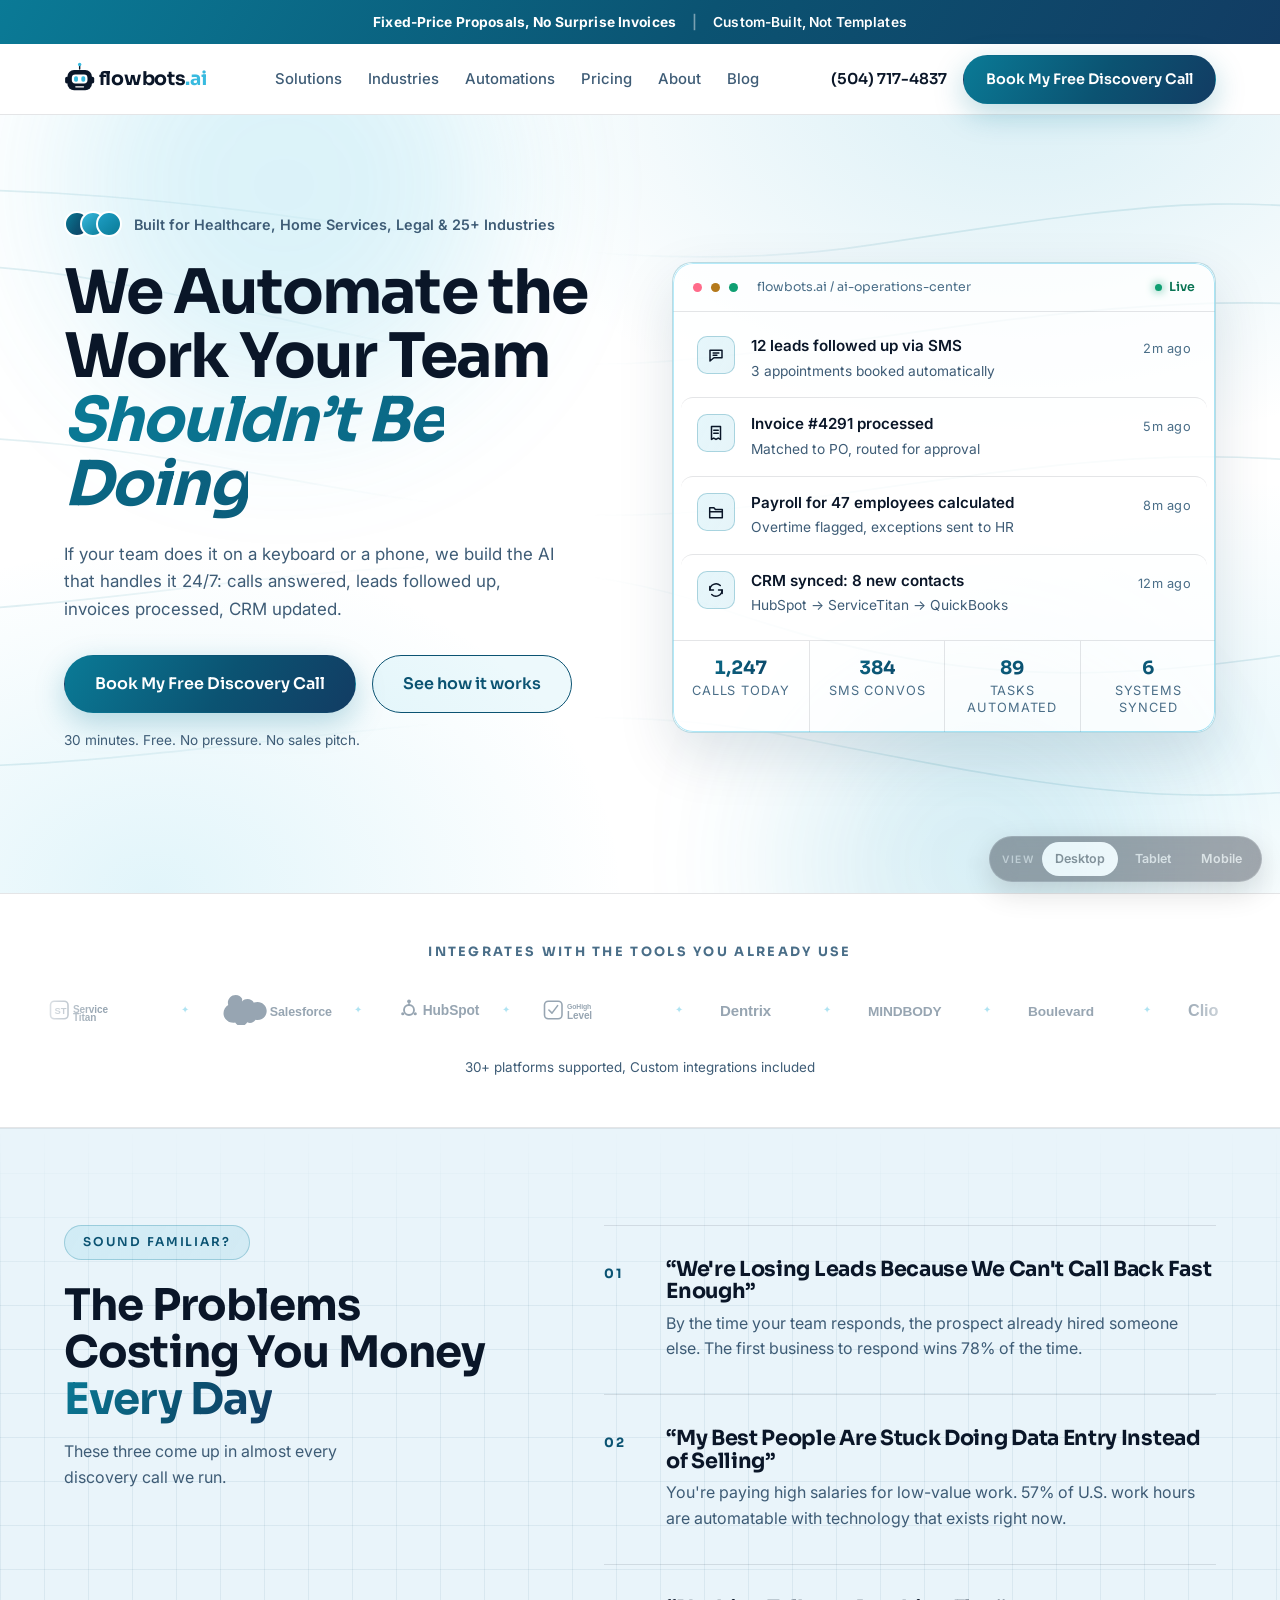
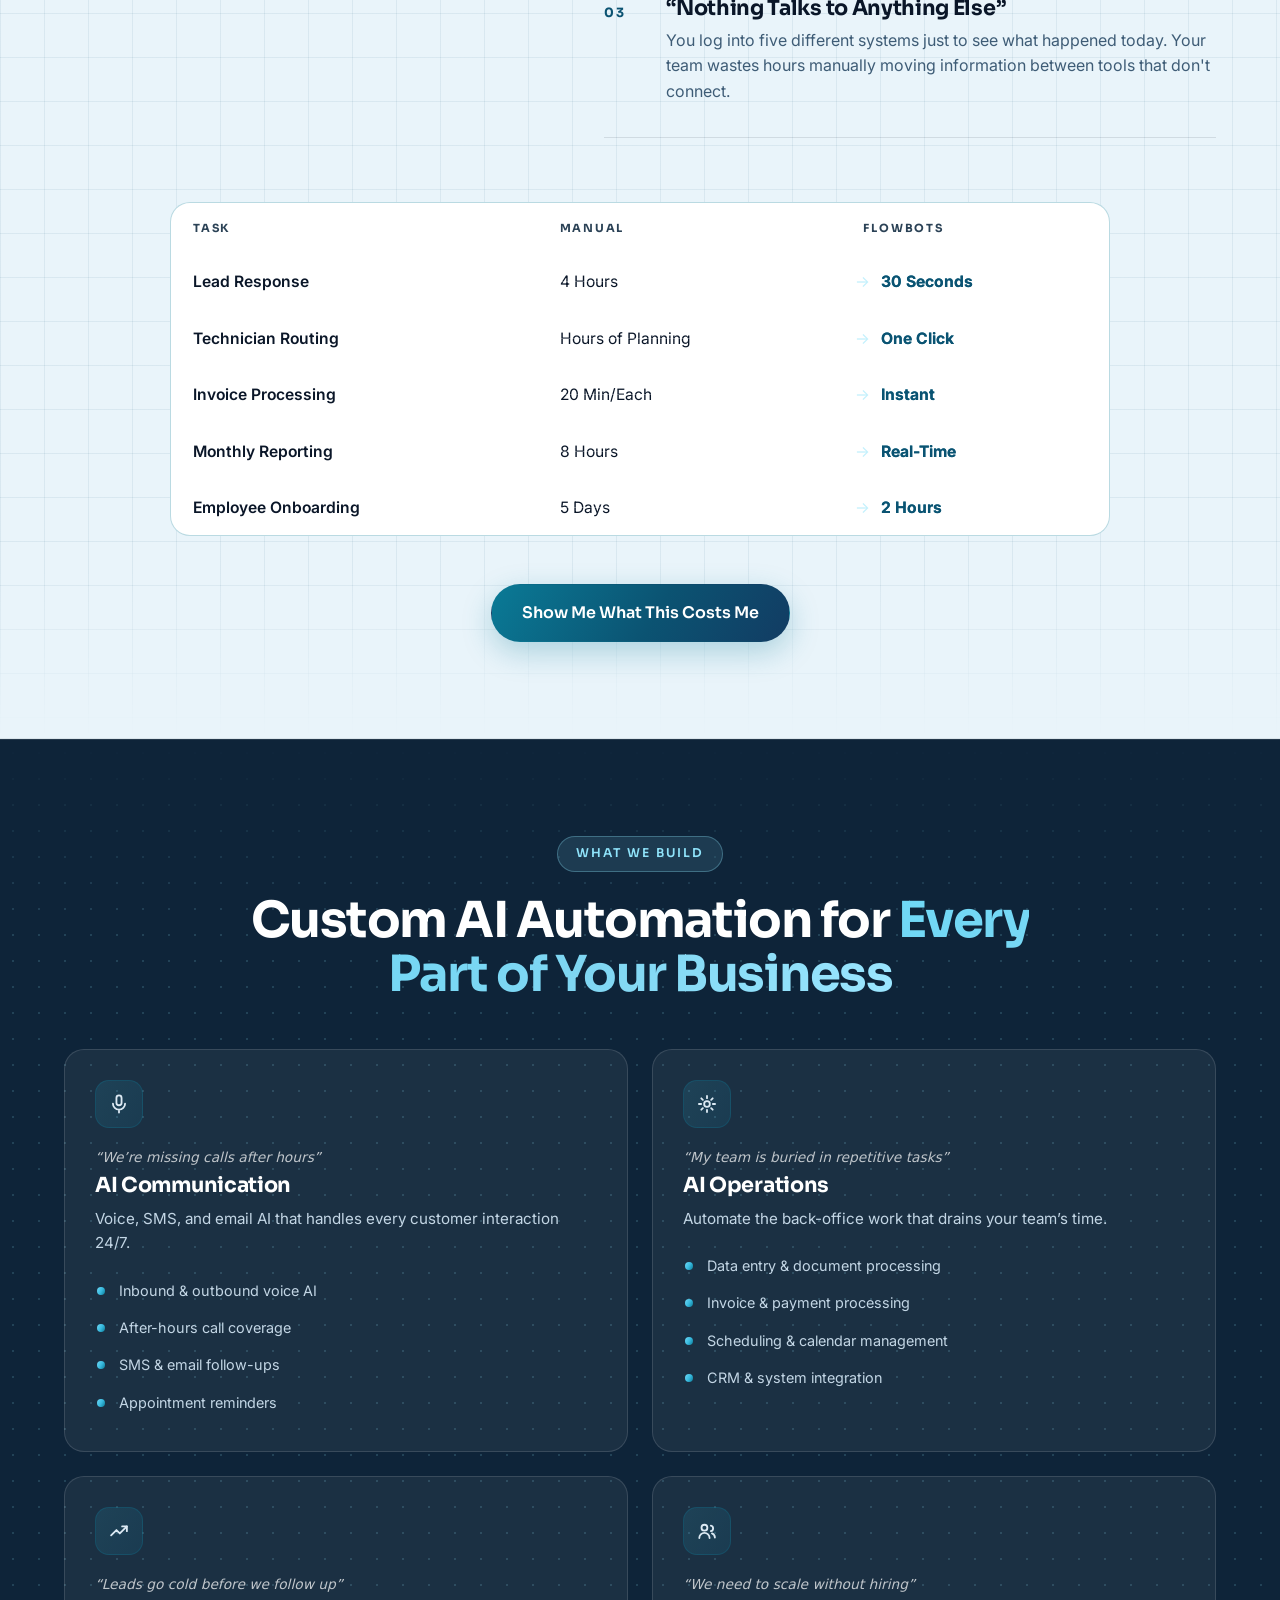
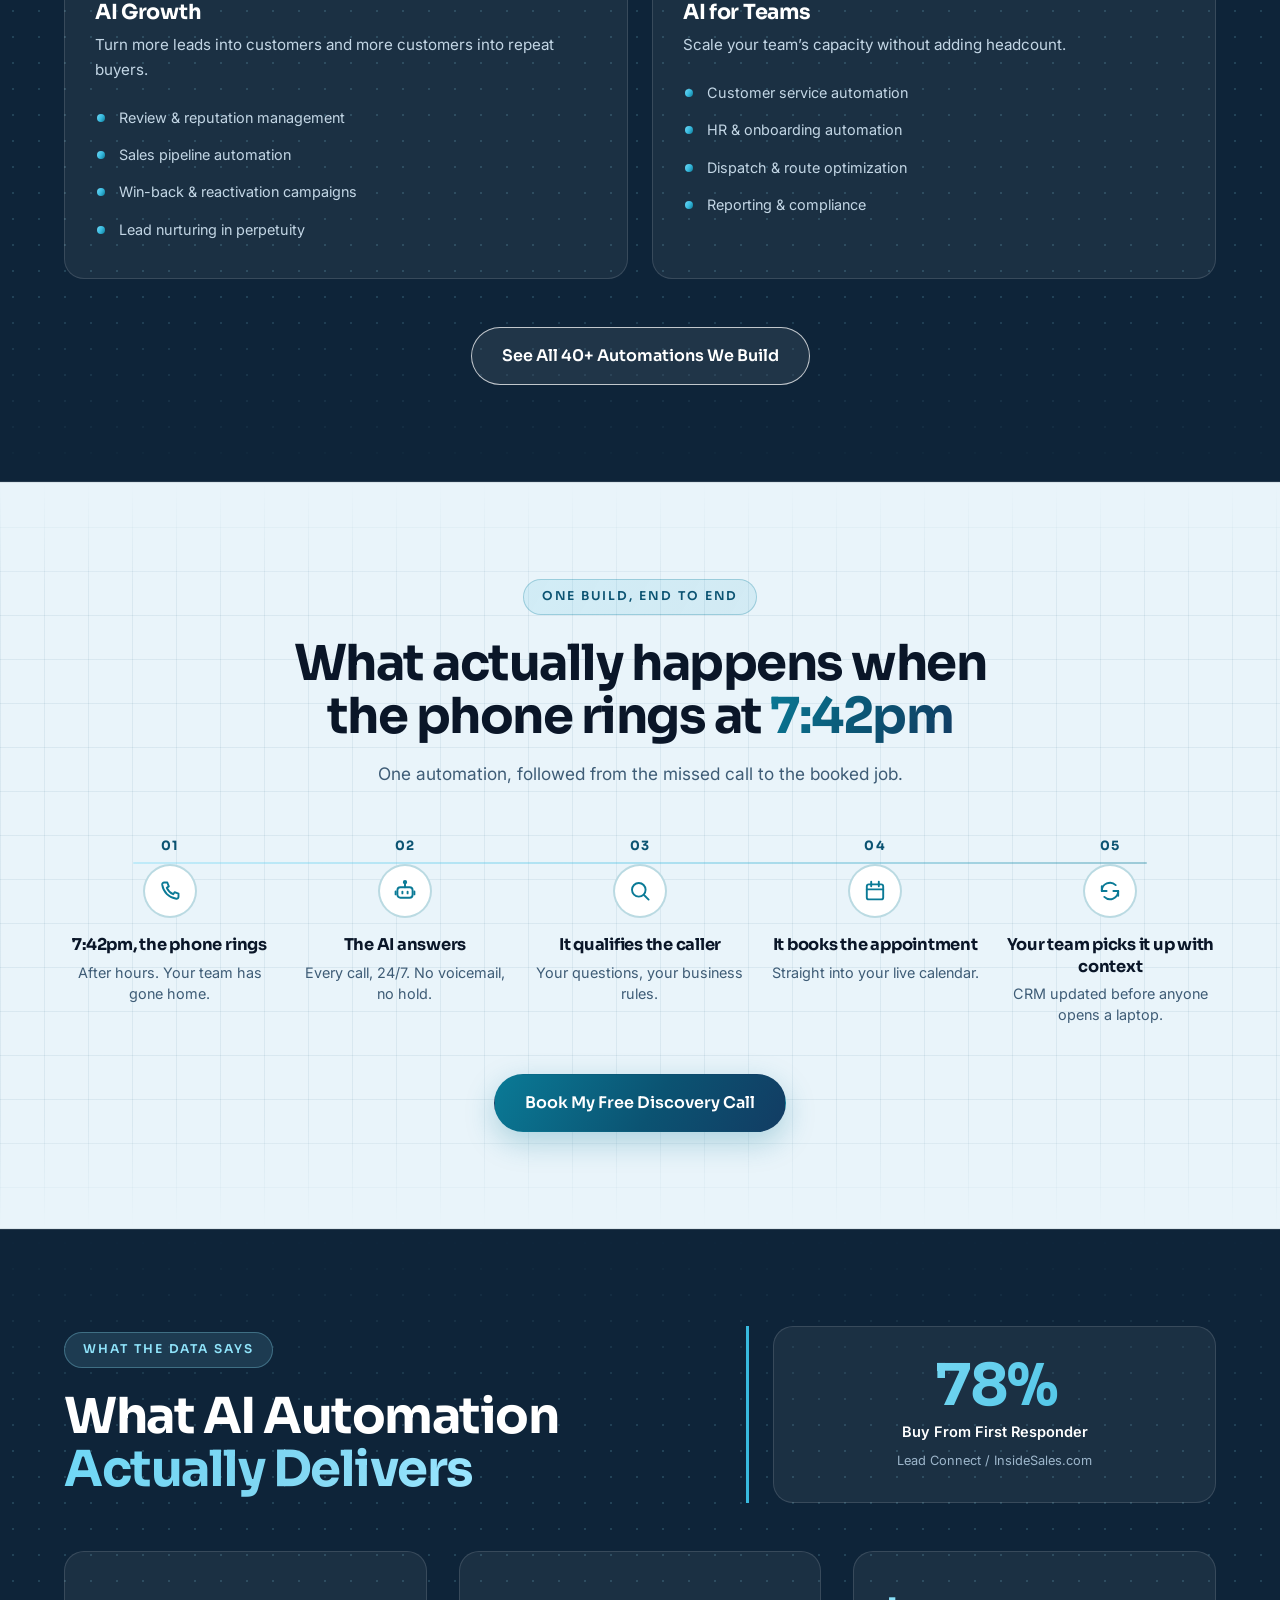
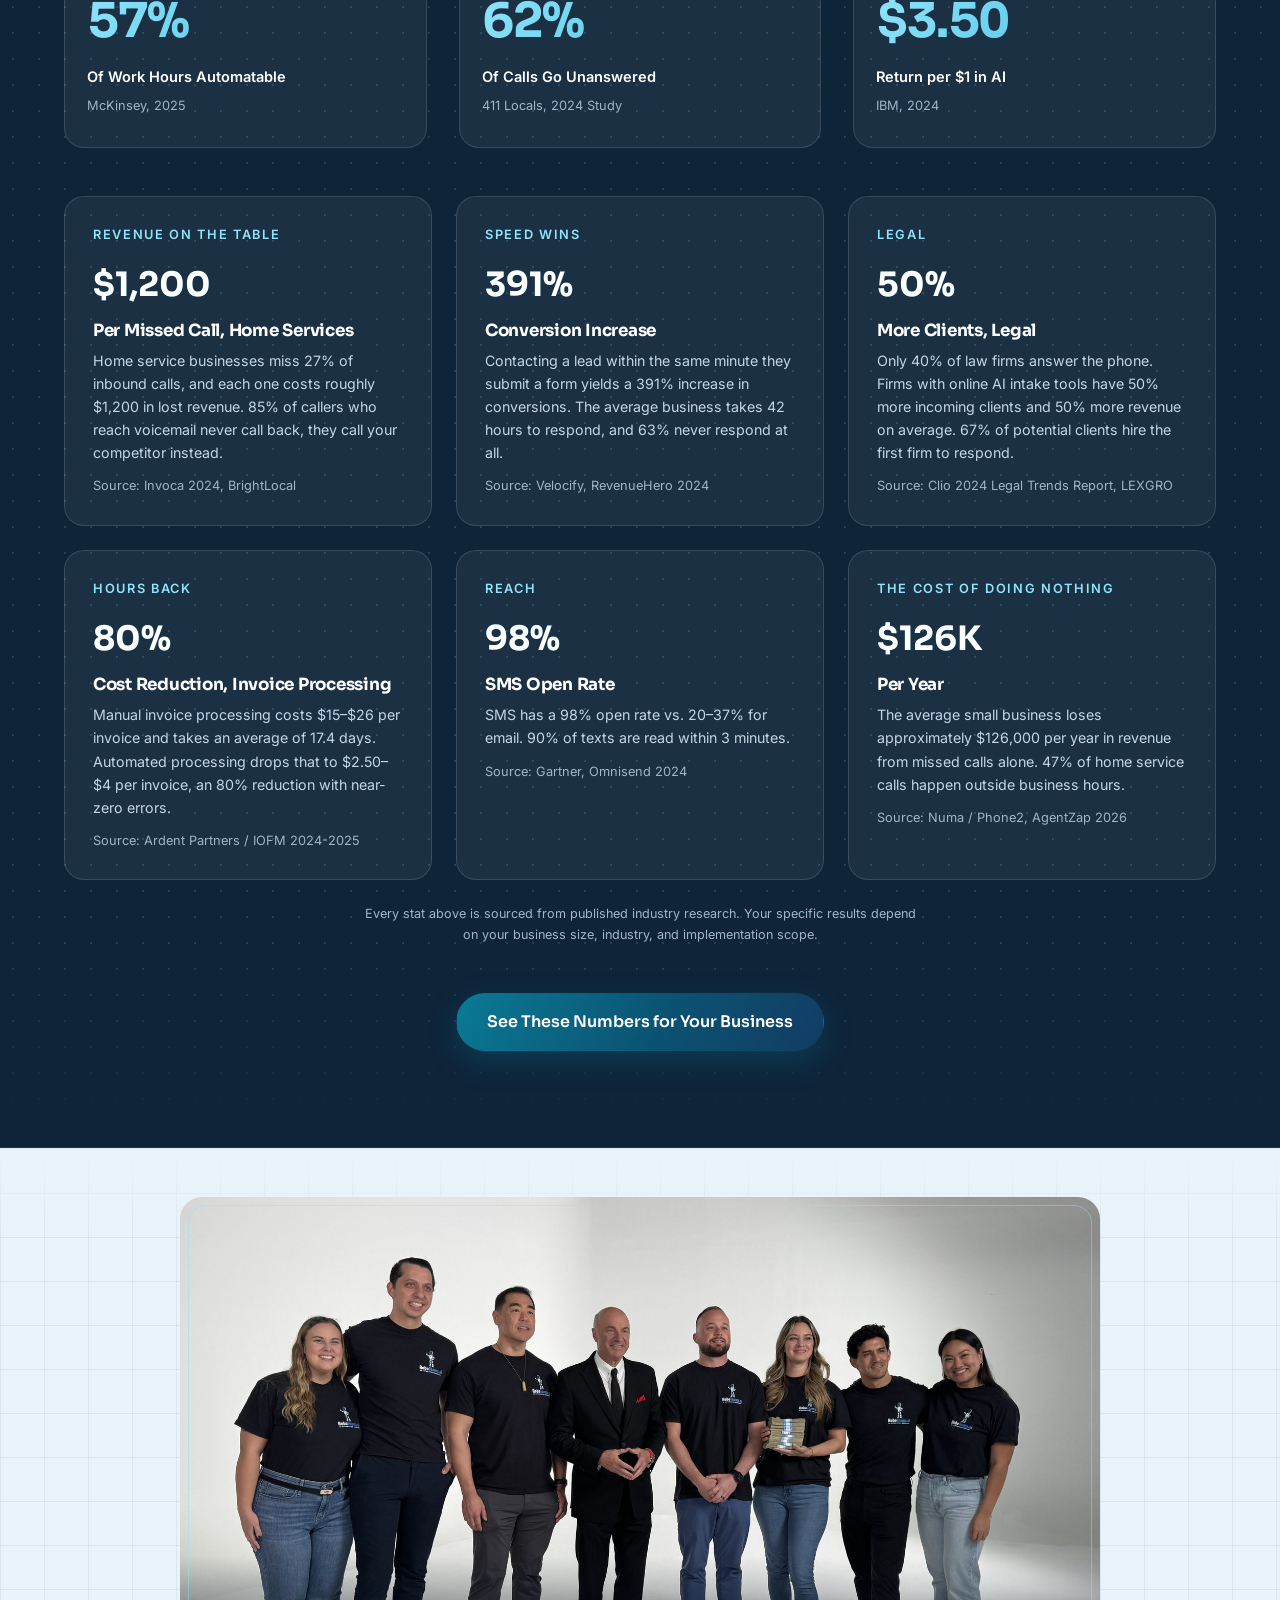
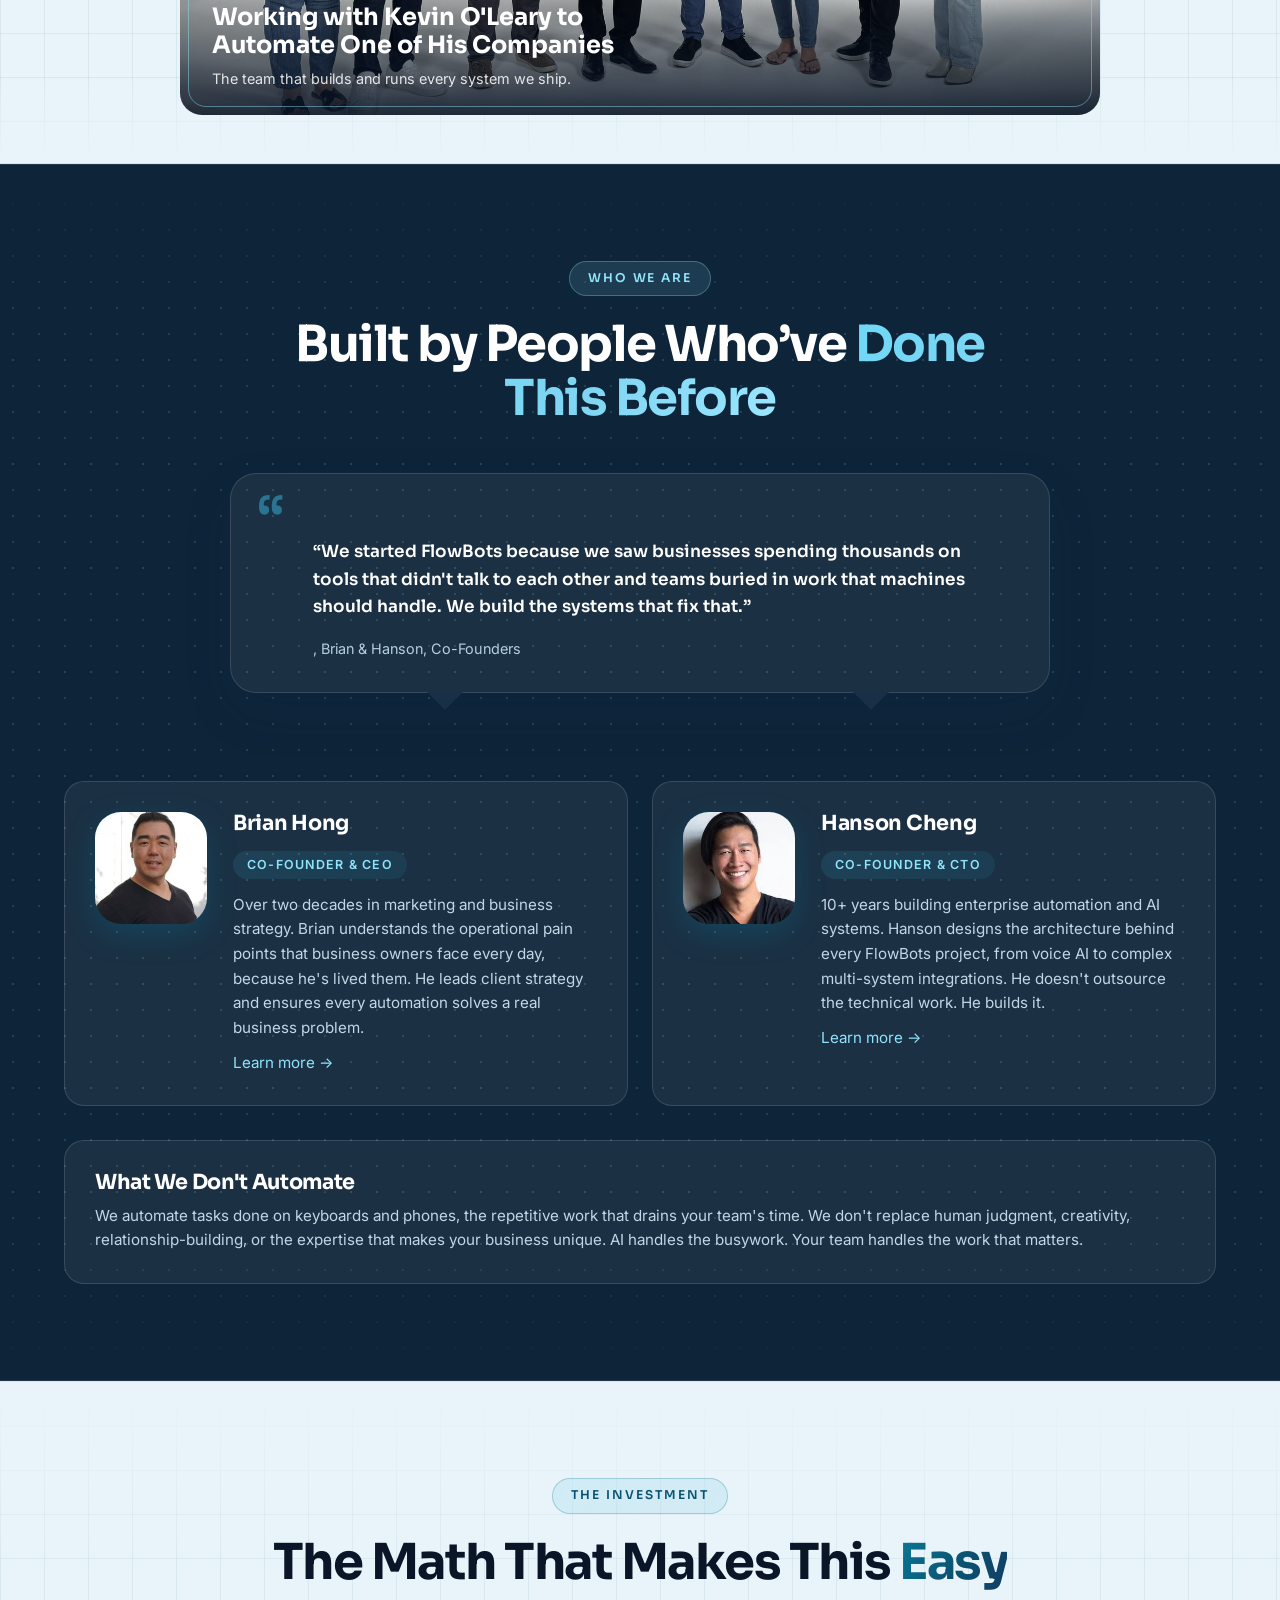
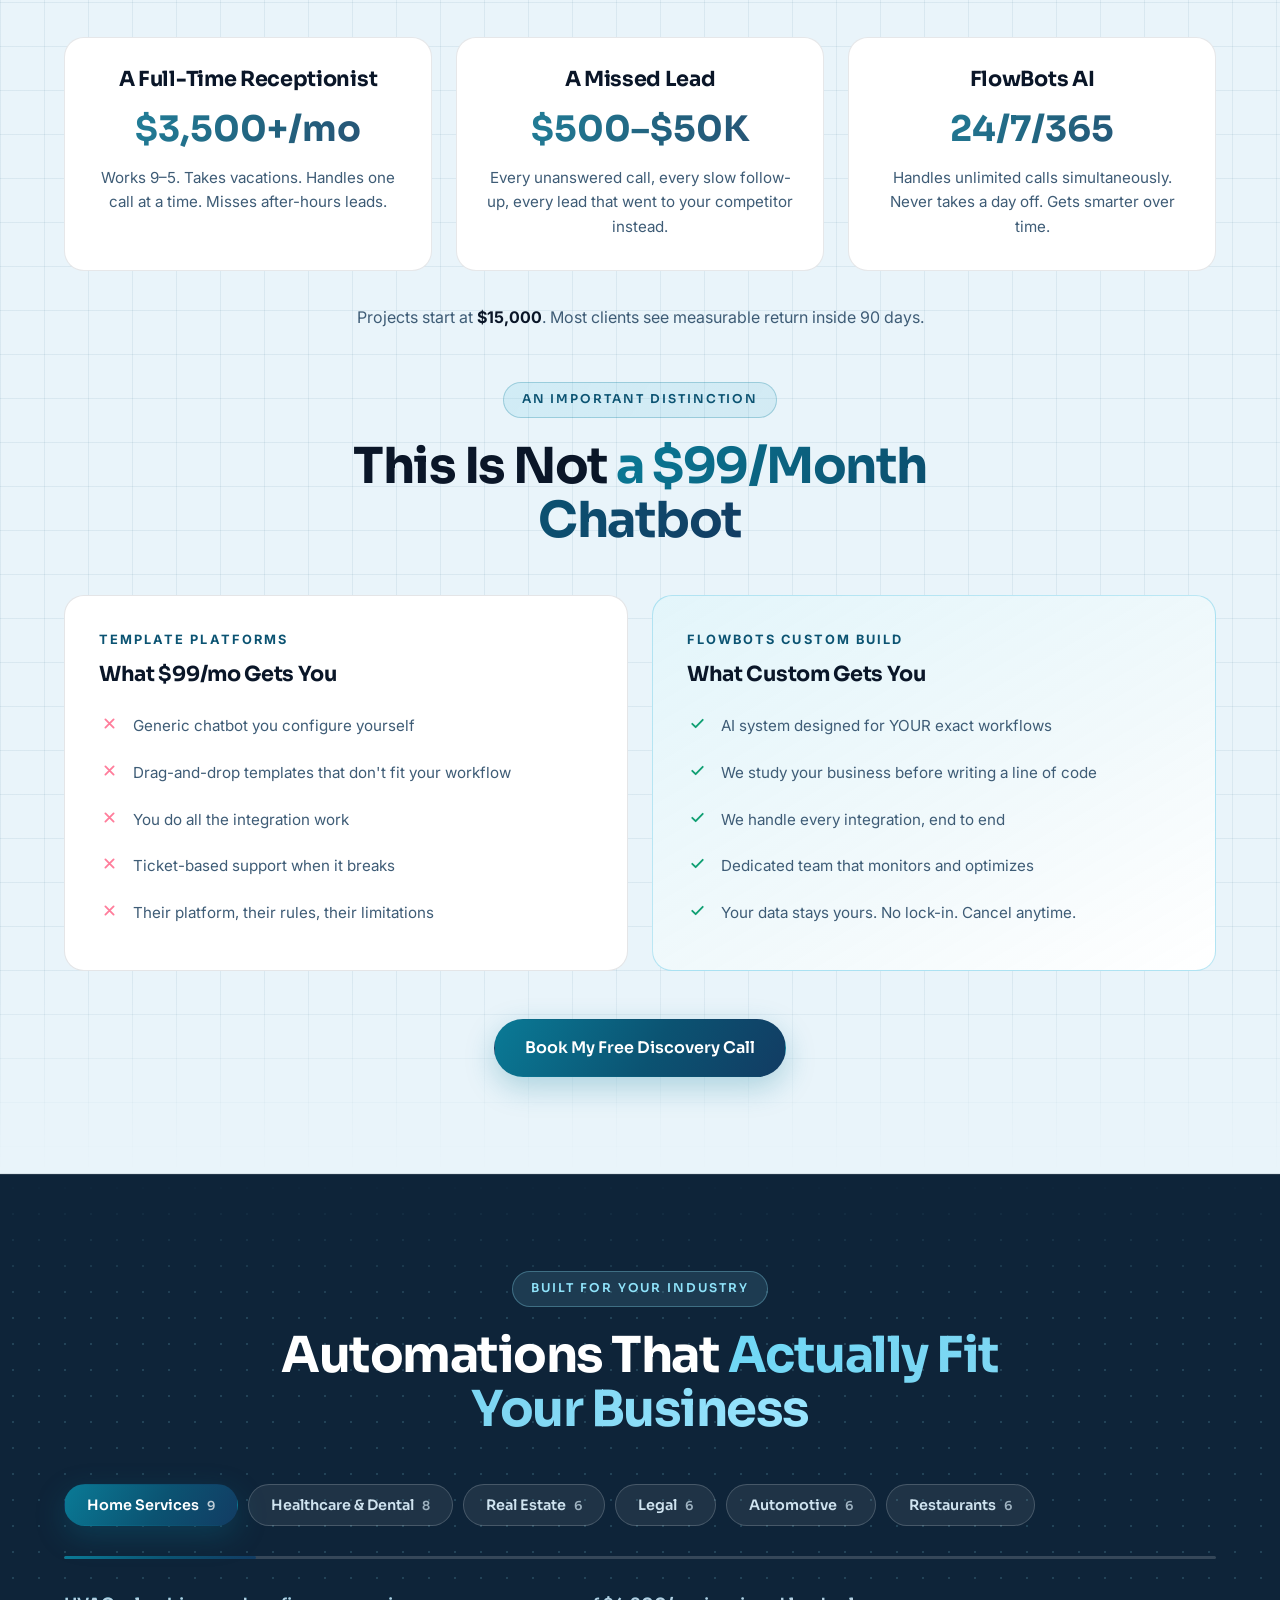
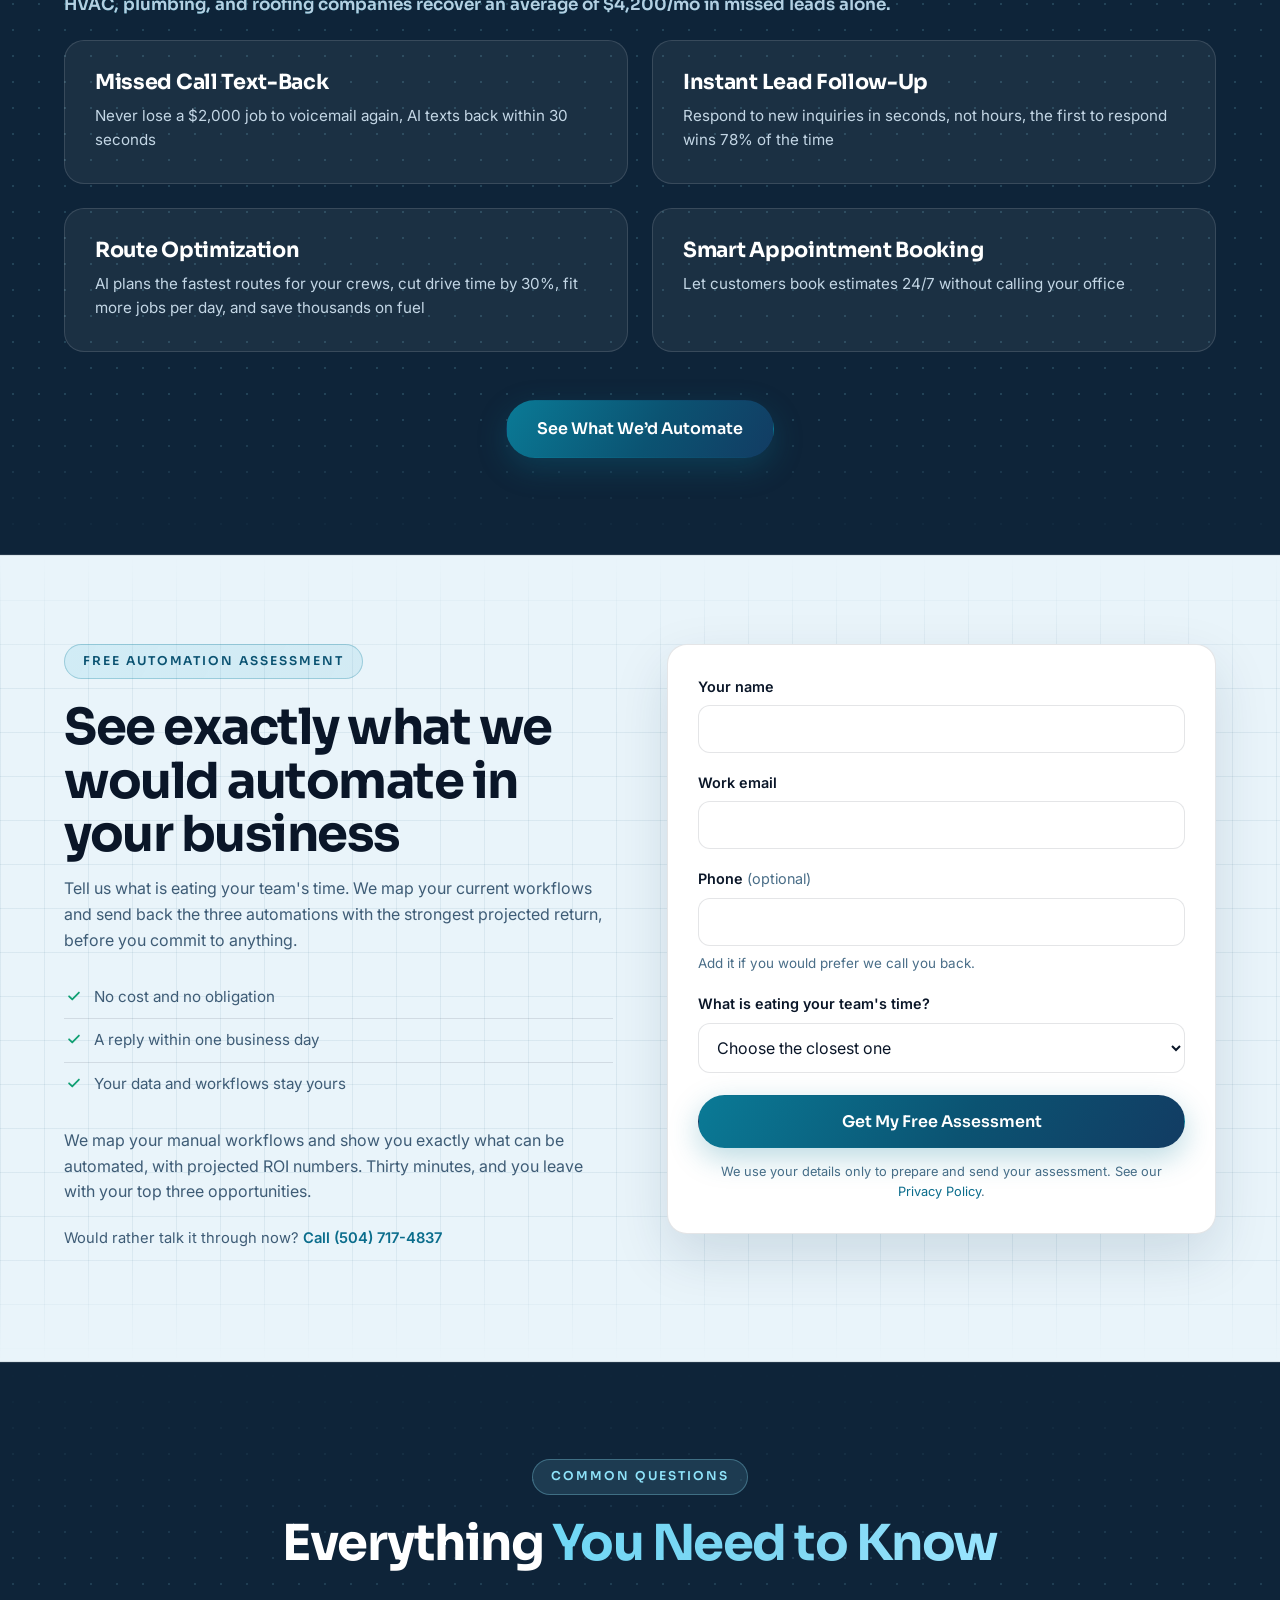
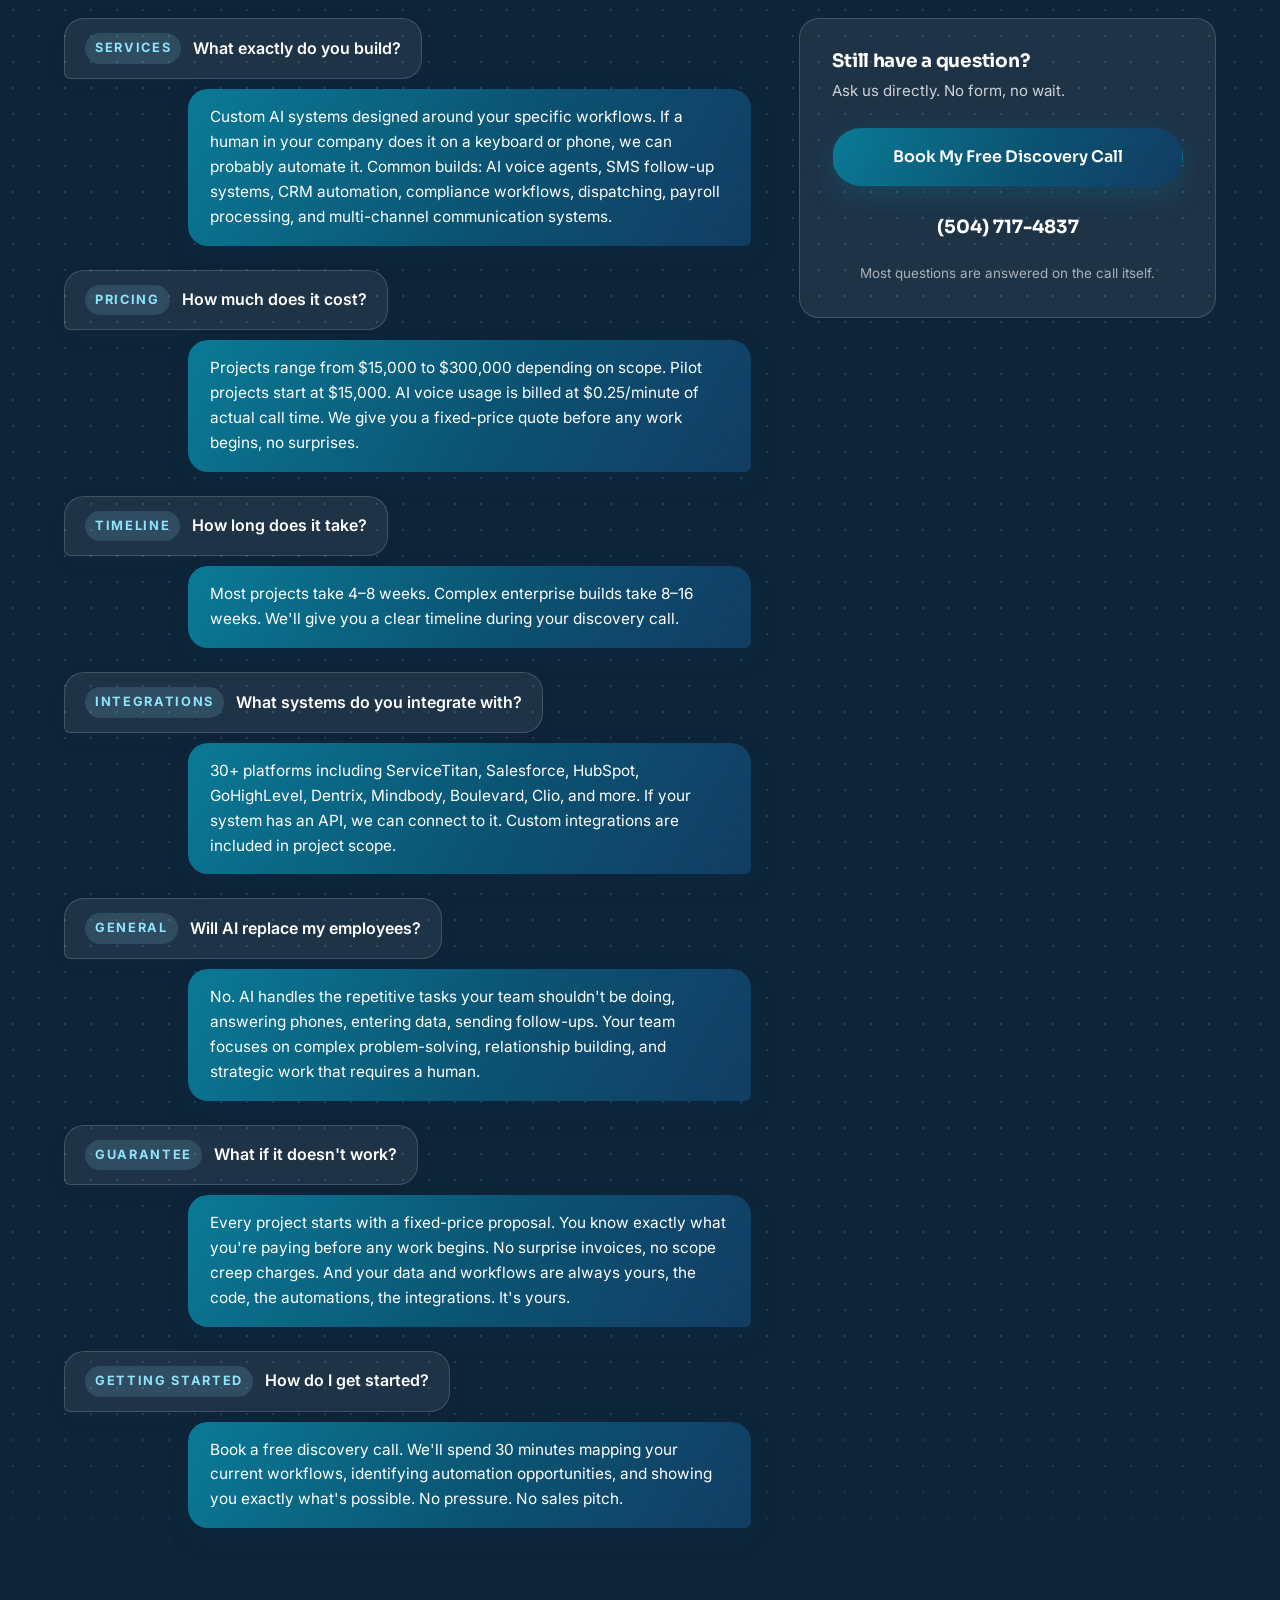
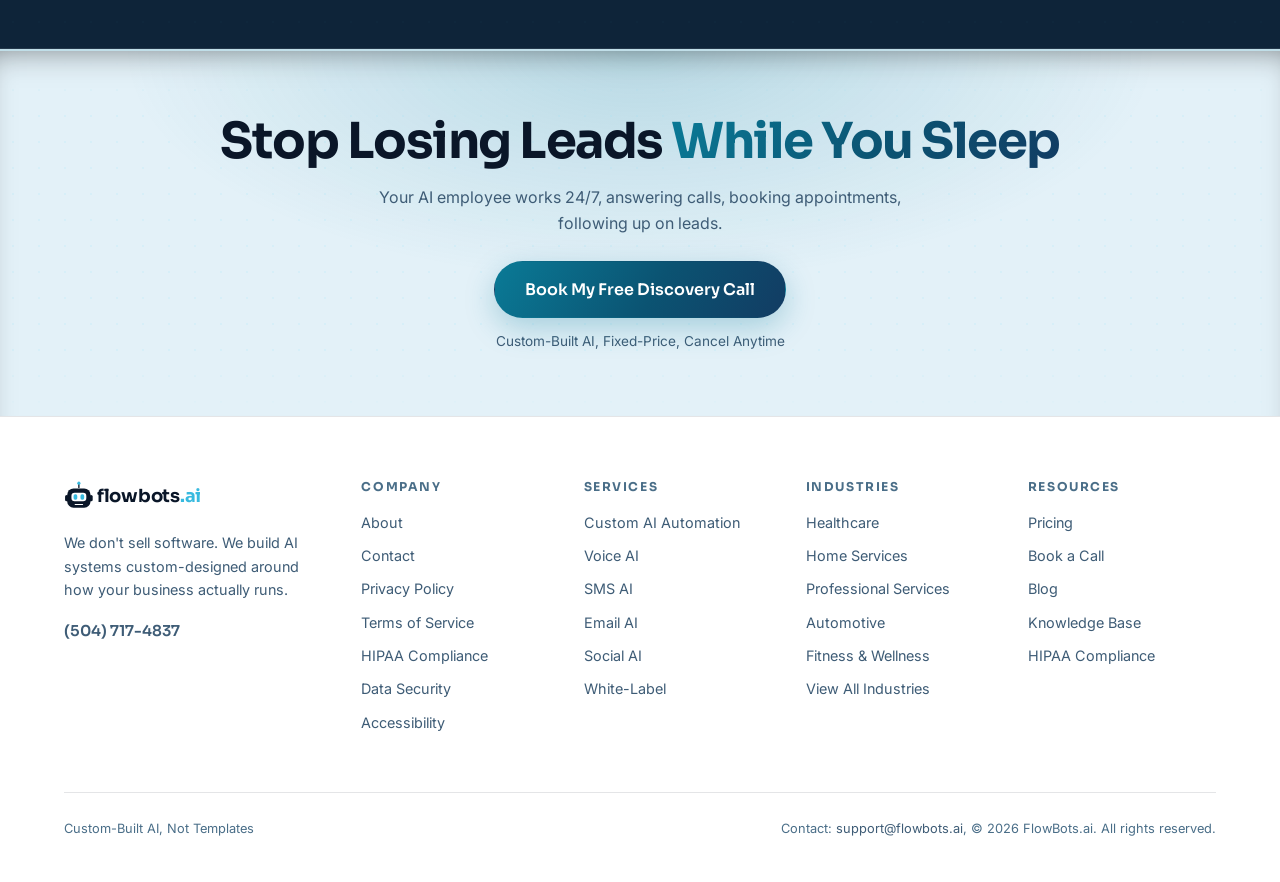
==== commit 5b05fa9c: "Founder headshots: review note 1 closed Brian Hong and Hanson Cheng photographs supplied by Justine." ====
--- a/index.html
+++ b/index.html
@@ -8,7 +8,7 @@
 <link rel="preconnect" href="https://fonts.googleapis.com">
 <link rel="preconnect" href="https://fonts.gstatic.com" crossorigin>
 <link href="https://fonts.googleapis.com/css2?family=Sora:wght@500;600;700&family=Inter:wght@400;500;600&display=swap" rel="stylesheet">
-<link rel="stylesheet" href="style.css?v=83">
+<link rel="stylesheet" href="style.css?v=85">
 <script>/* These are the animated designs: motion is on unless a URL explicitly
    asks for ?motion=off. A production build should restore respect for
    prefers-reduced-motion; this is a review prototype. */
@@ -263,12 +263,10 @@
       “We started FlowBots because we saw businesses spending thousands on tools that didn't talk to each other and teams buried in work that machines should handle. We build the systems that fix that.”
       <footer>, Brian &amp; Hanson, Co-Founders</footer>
     </blockquote>
-    <!-- IMAGE SLOT B + C: founder headshots for Brian Hong and Hanson Cheng.
-         Initial tiles remain until Justine supplies the photographs. Review note 1. -->
     <div class="grid-2">
       <div class="card reveal">
         <div class="founder-card">
-          <div class="avatar" aria-hidden="true">BH</div>
+          <img class="avatar" src="images/brian-hong.jpg" alt="Brian Hong, Co-Founder and CEO of FlowBots" width="224" height="224" loading="lazy" decoding="async">
           <div>
             <h3>Brian Hong</h3>
             <span class="role-tag">Co-Founder &amp; CEO</span>
@@ -279,7 +277,7 @@
       </div>
       <div class="card reveal">
         <div class="founder-card">
-          <div class="avatar" aria-hidden="true">HC</div>
+          <img class="avatar" src="images/hanson-cheng.jpg" alt="Hanson Cheng, Co-Founder and CTO of FlowBots" width="224" height="224" loading="lazy" decoding="async">
           <div>
             <h3>Hanson Cheng</h3>
             <span class="role-tag">Co-Founder &amp; CTO</span>
@@ -630,6 +628,6 @@
 })();
 </script>
 
-<script src="app.js?v=83"></script>
+<script src="app.js?v=85"></script>
 </body>
 </html>
--- a/style.css
+++ b/style.css
@@ -2328,6 +2328,11 @@
   }
   .home-v2 .trace-n{grid-column:1/-1;margin-bottom:0}
   .home-v2 .trace-ico{margin:0}
+  /* The description must sit under the heading in column 2. Without
+     this it auto-flows to the next row in column 1 and wraps inside
+     the 54px icon track. */
+  .home-v2 .trace-step h3{grid-column:2}
+  .home-v2 .trace-step p{grid-column:2}
 }
 
 /* ---------- 6. results: heading shares the row with the first figure ----------
@@ -2513,3 +2518,8 @@
    Promoted to h3; the visual treatment is unchanged. */
 .home-v2 .stat-detail h3{margin:10px 0 9px;font-size:1.05rem}
 .home-v2 .sec-dark .stat-detail h3{color:#FFFFFF}
+
+/* Founder headshots supplied by Justine, 2026-08-28. The avatar was a flex
+   box holding initials; as an image it needs to fill the same 112px rounded
+   square without distorting. Review note 1. */
+.home-v2 img.avatar{display:block;object-fit:cover;object-position:center top}
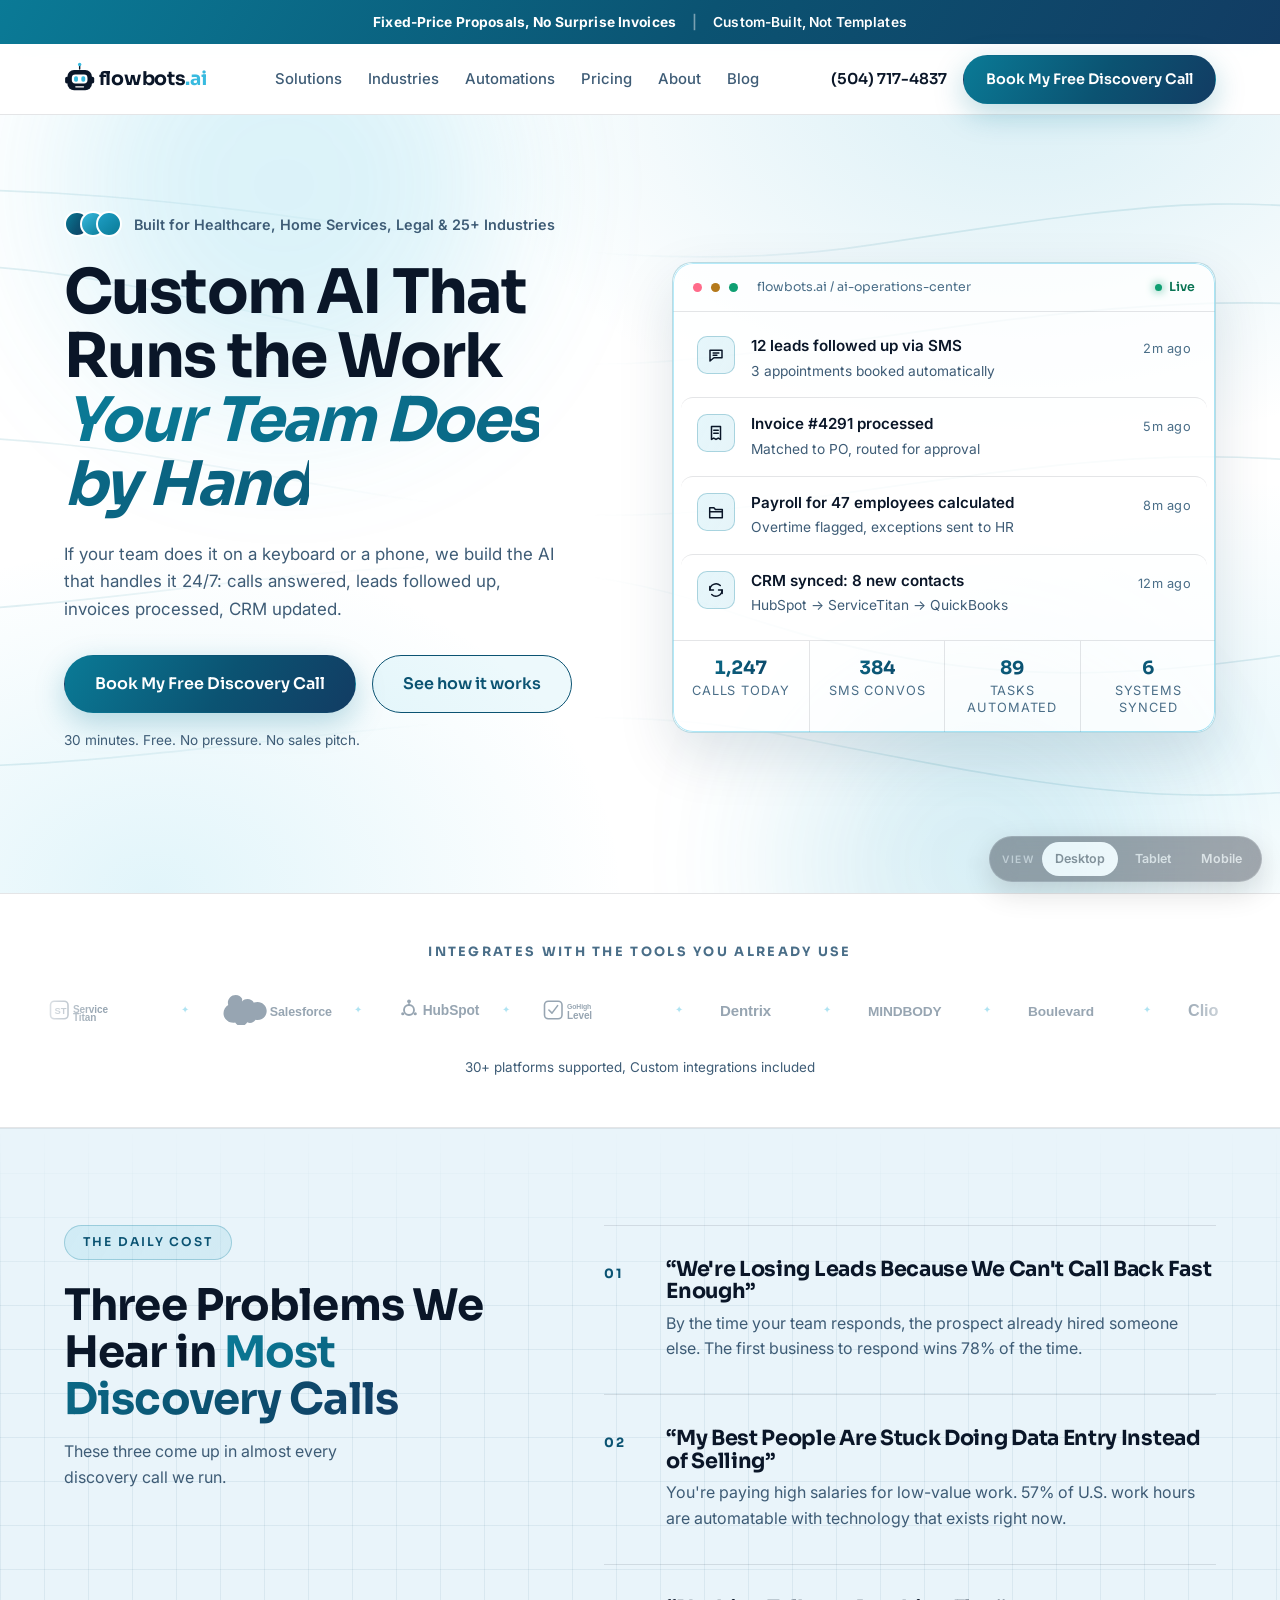
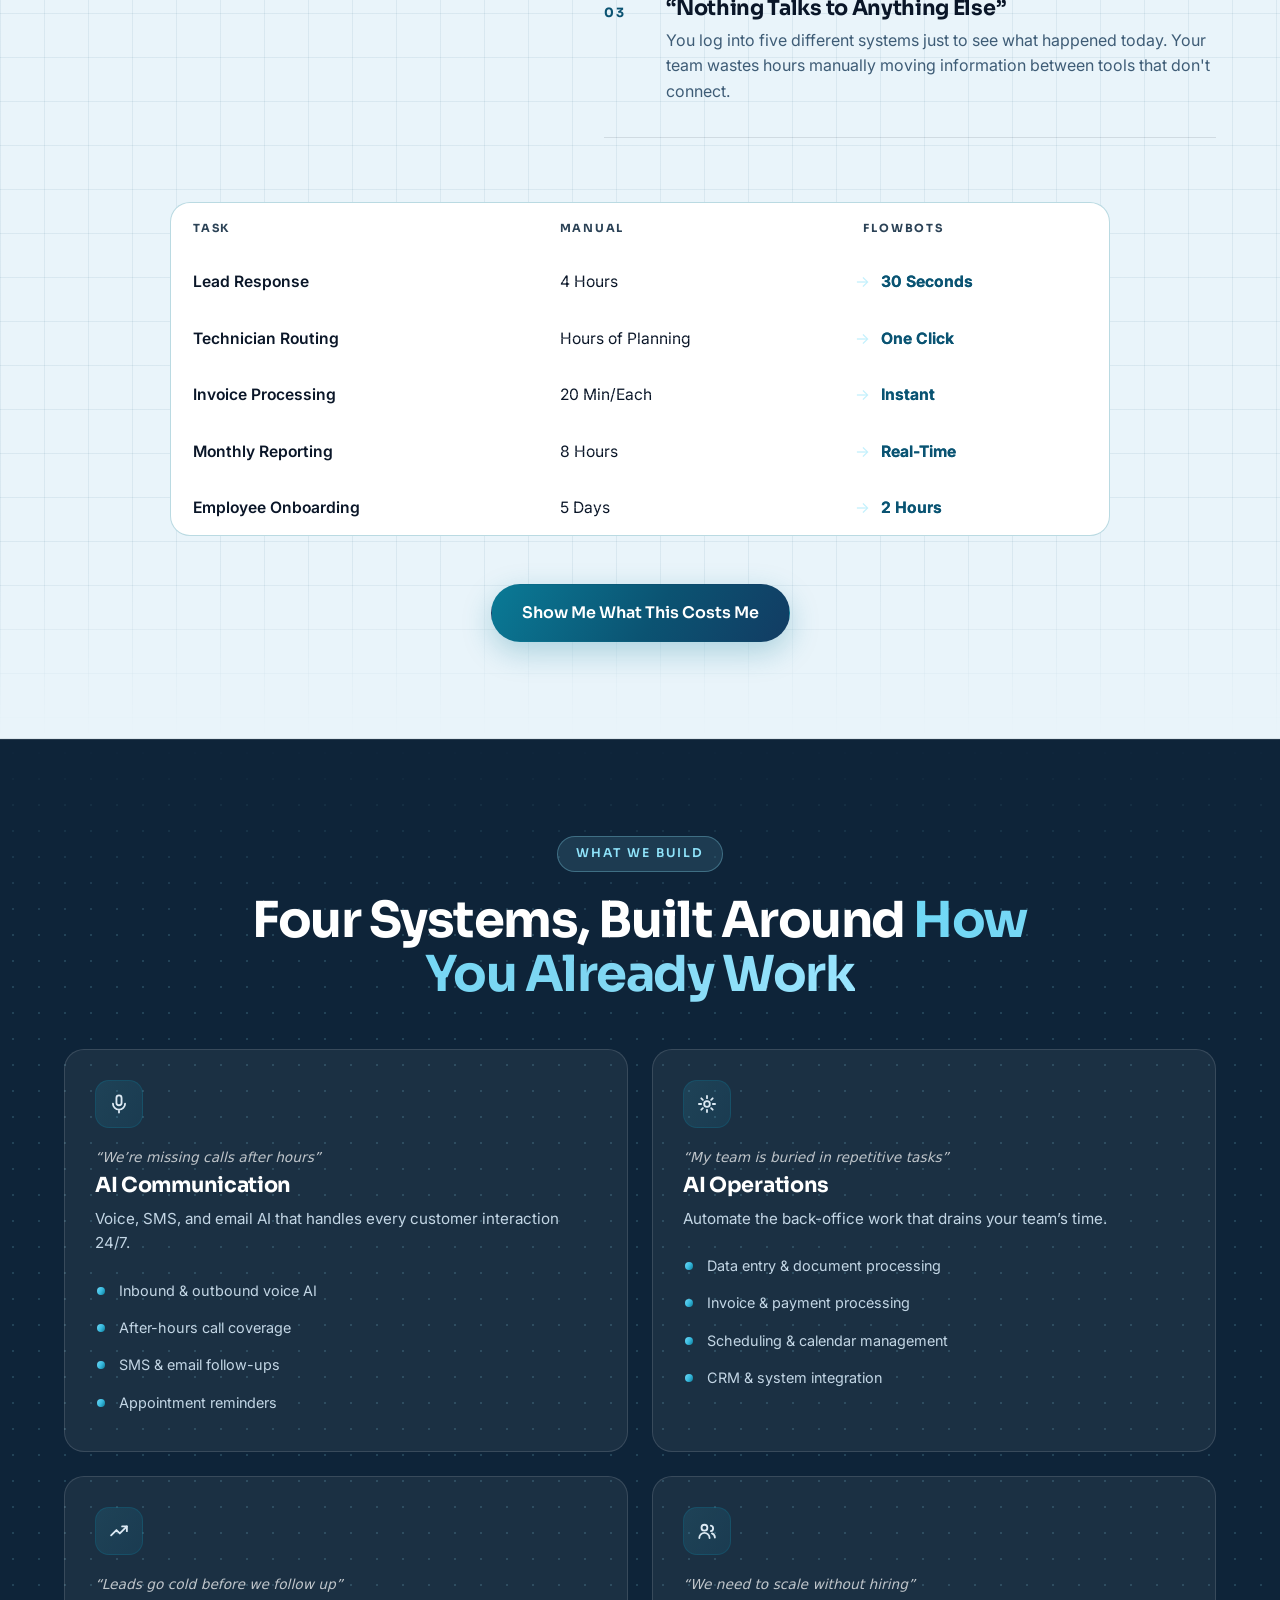
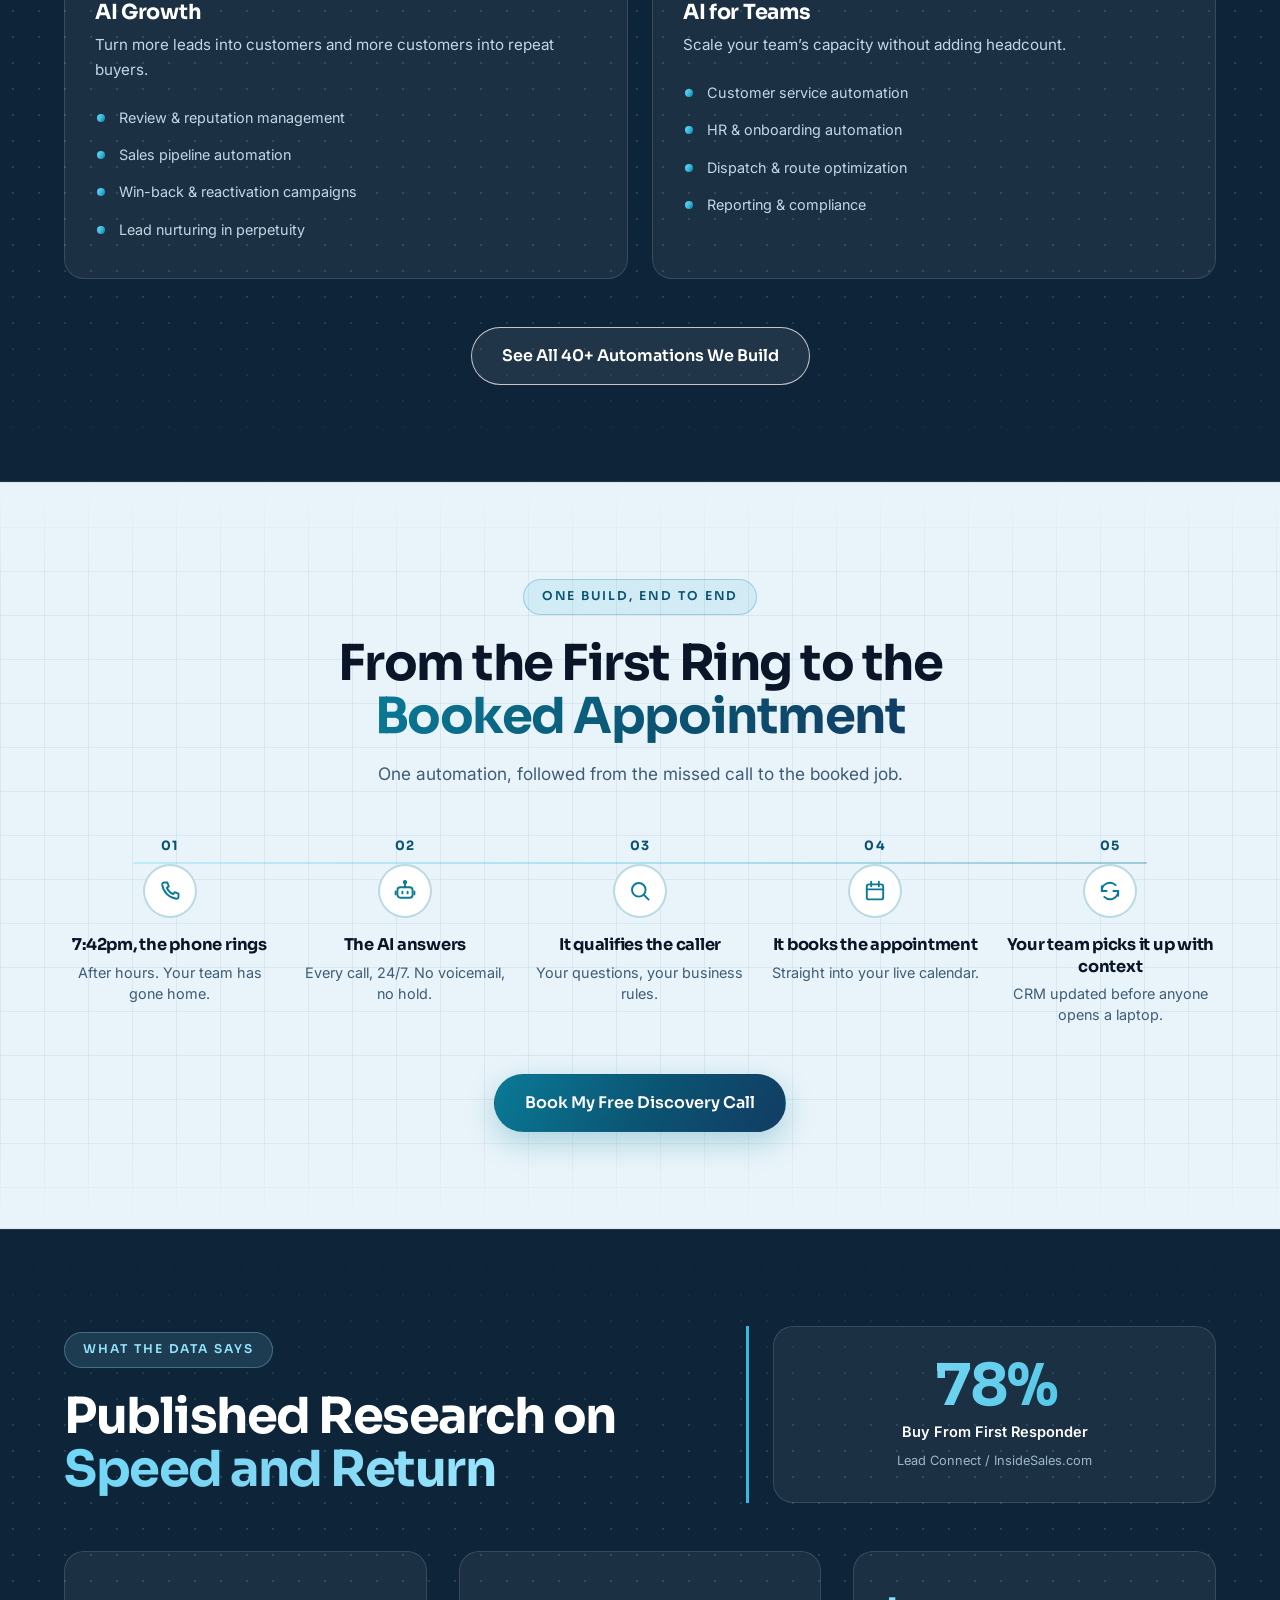
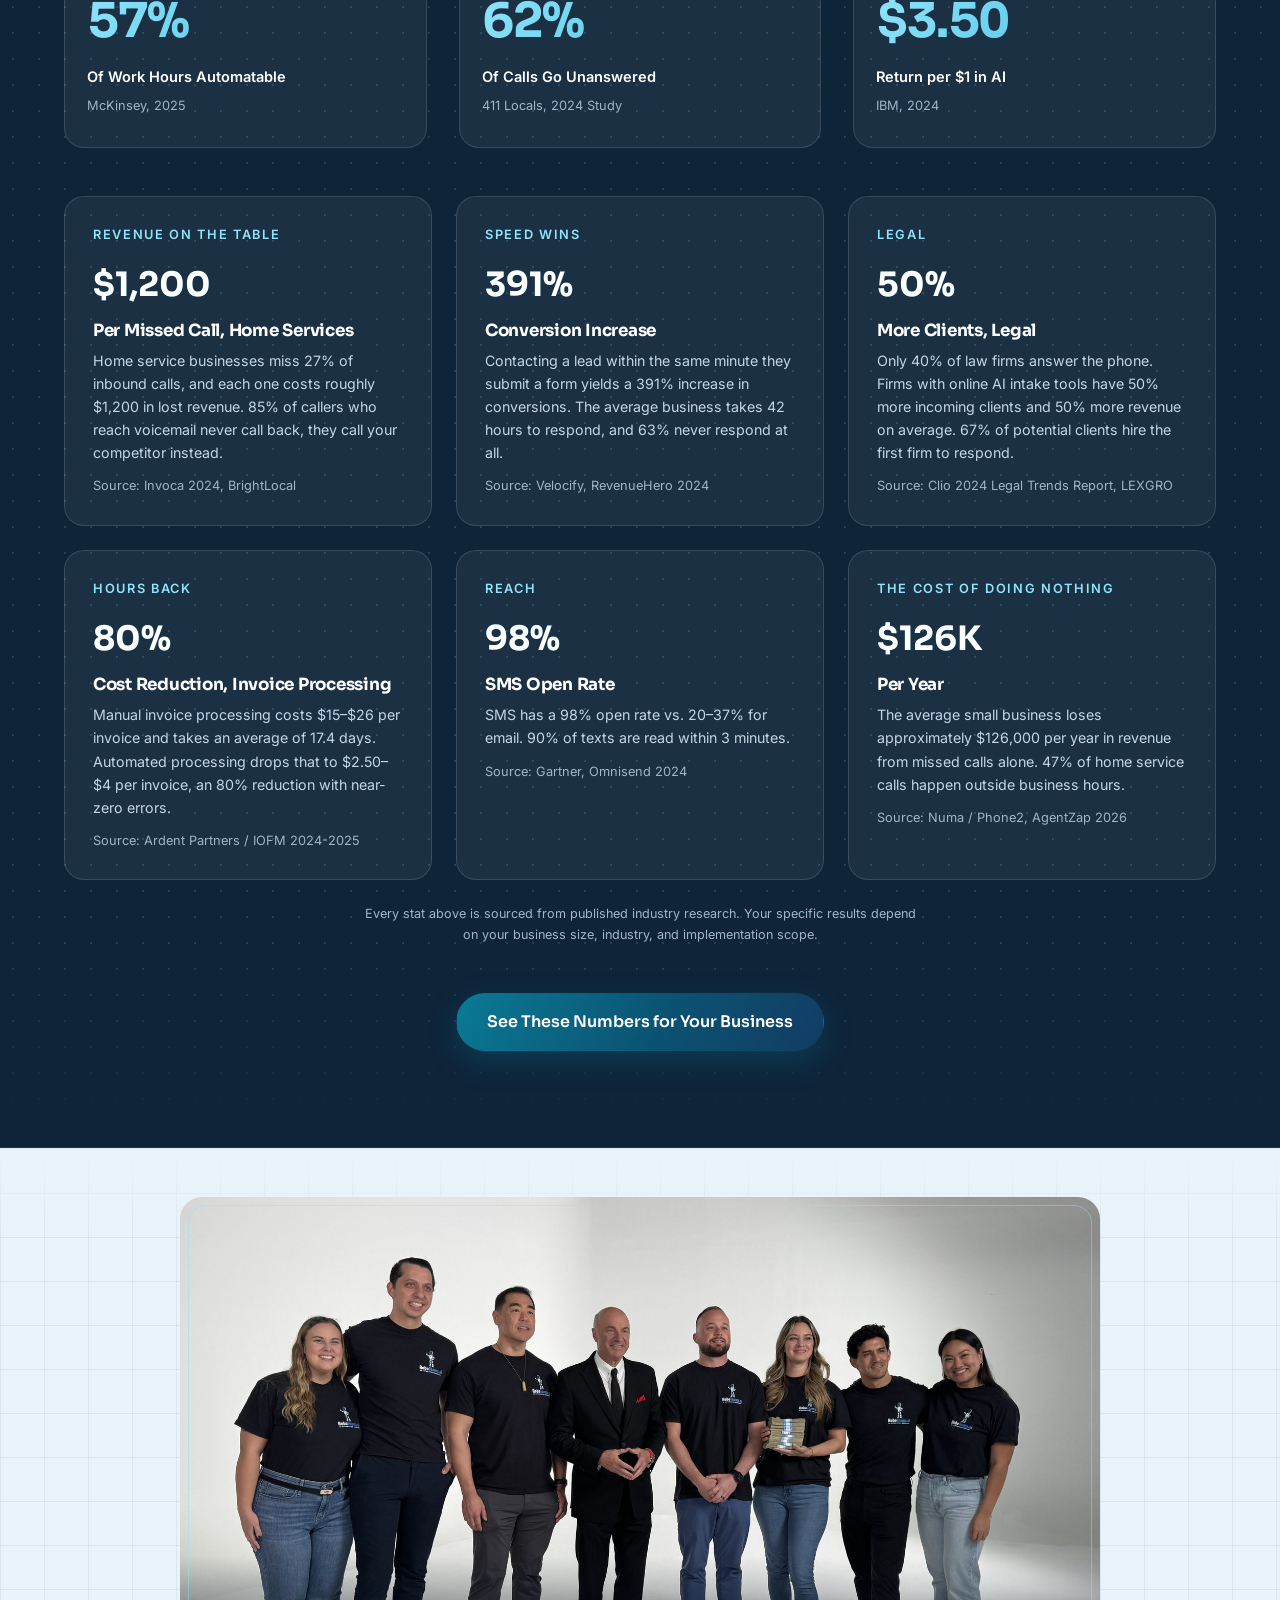
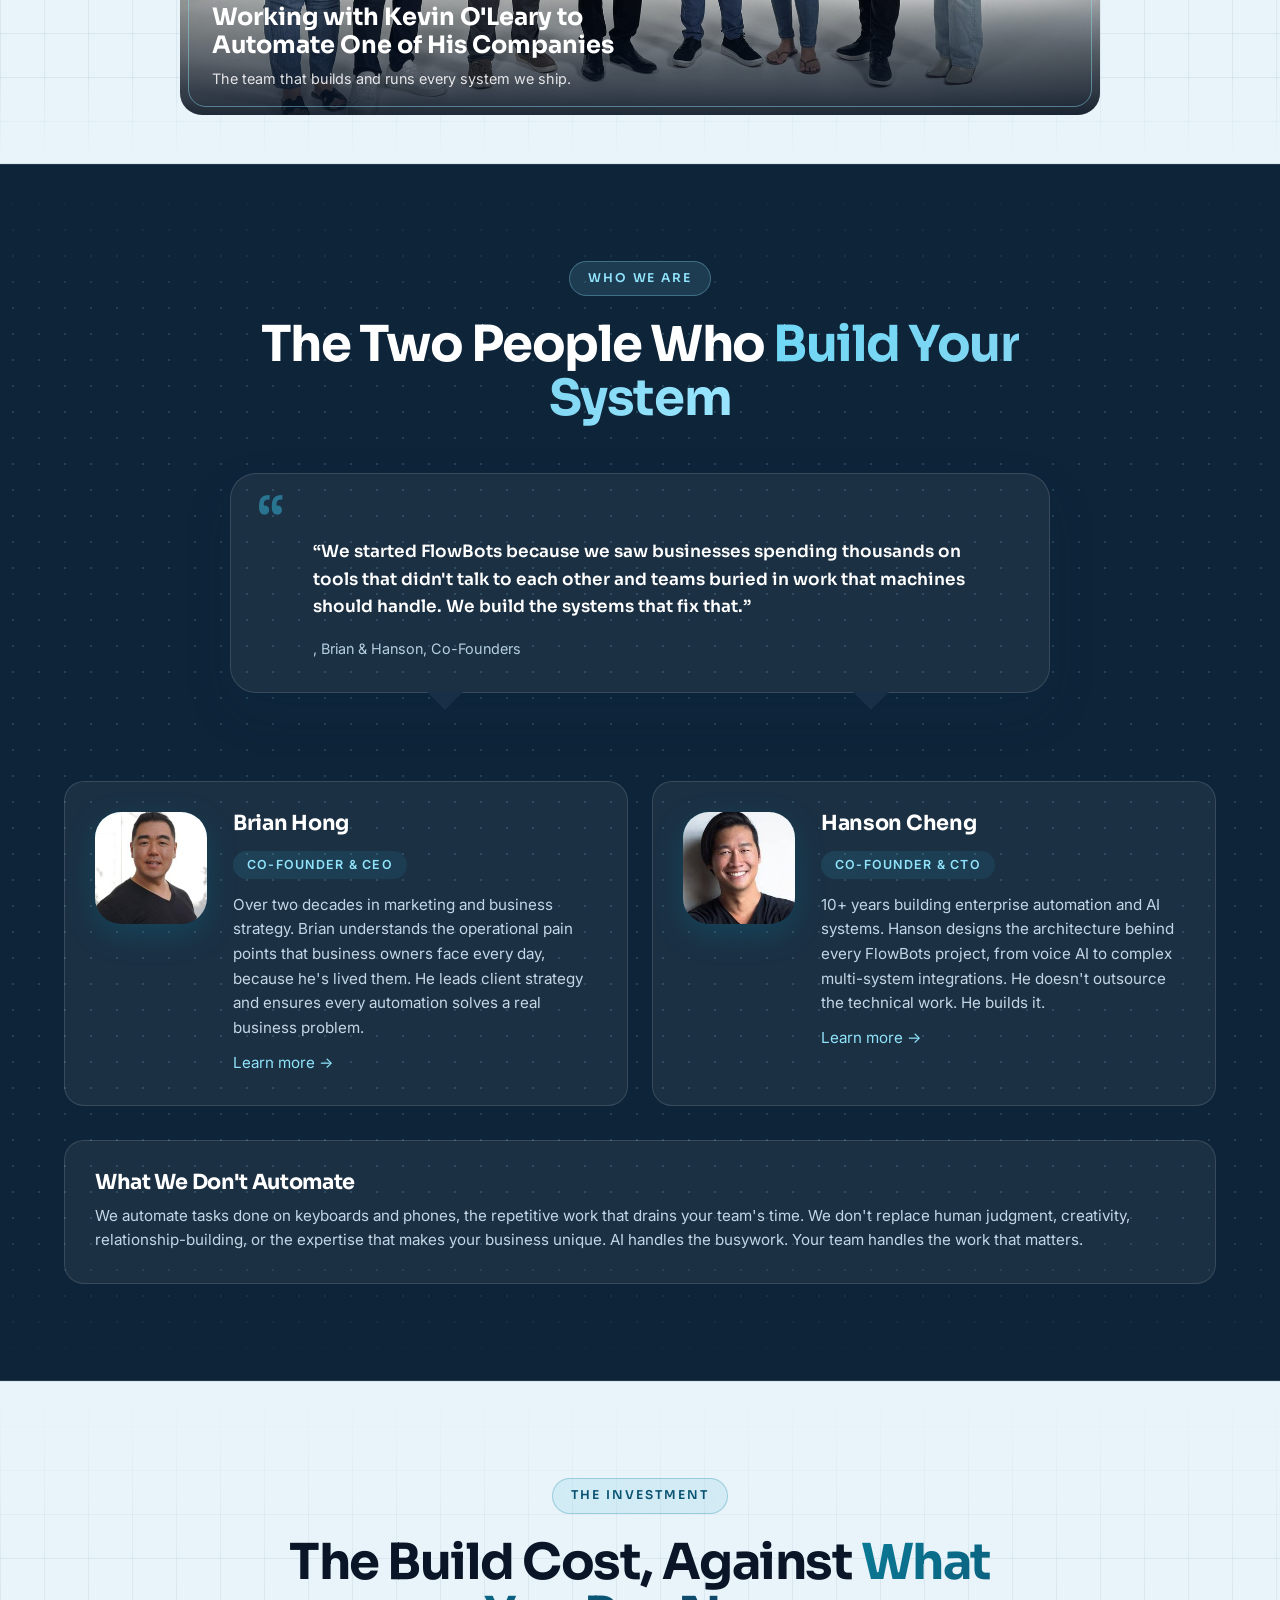
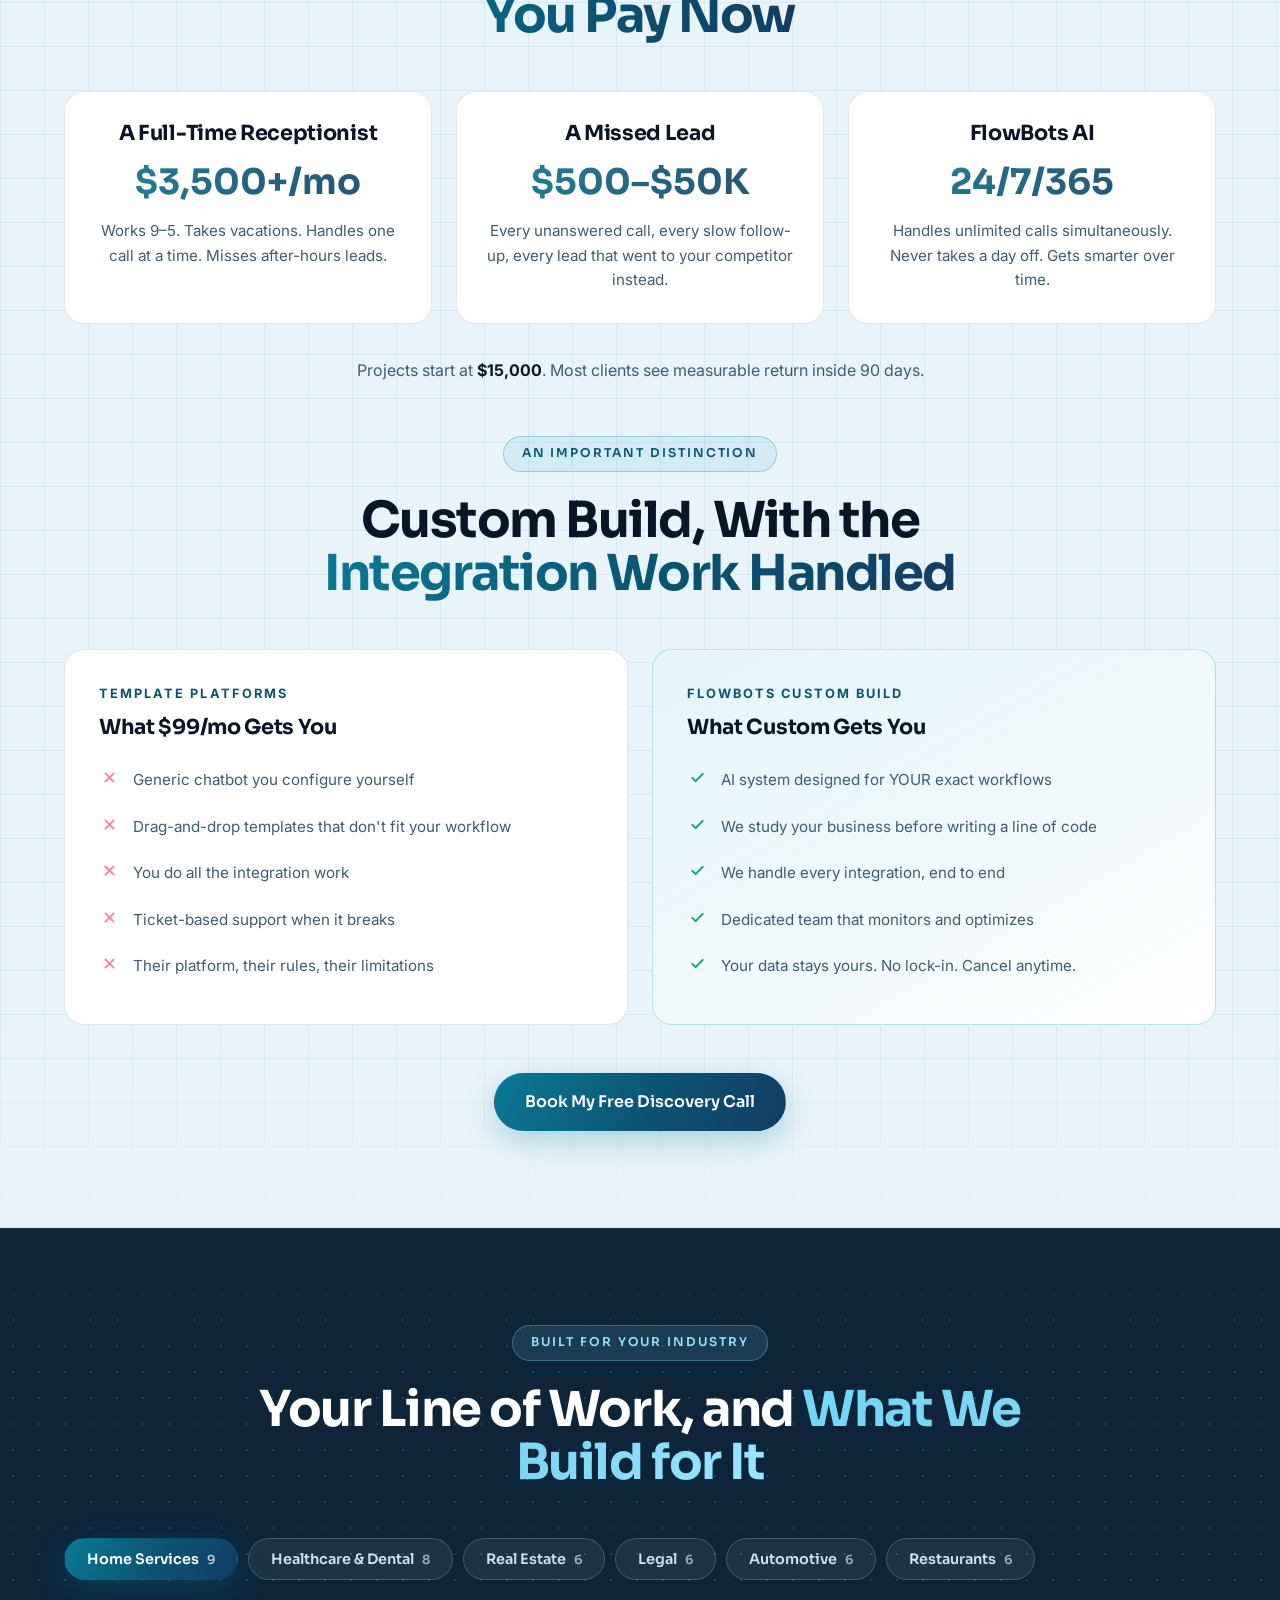
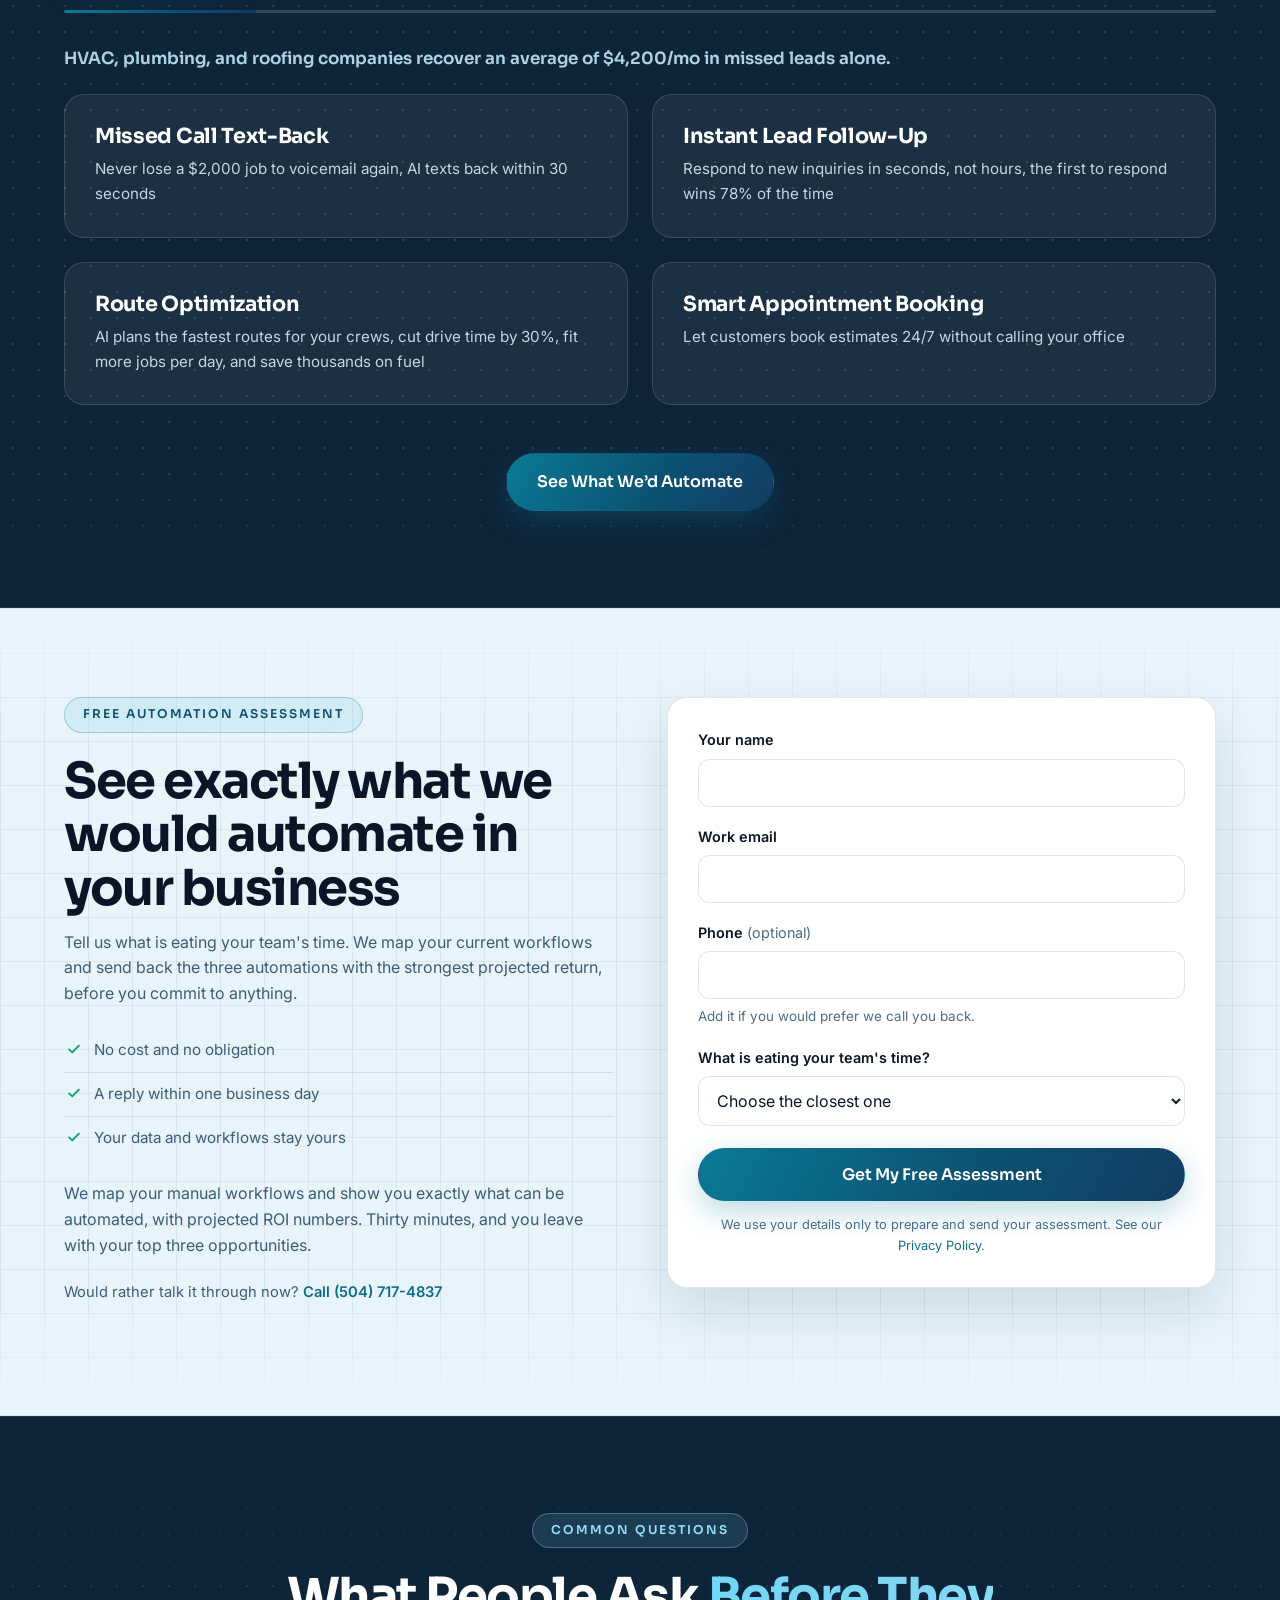
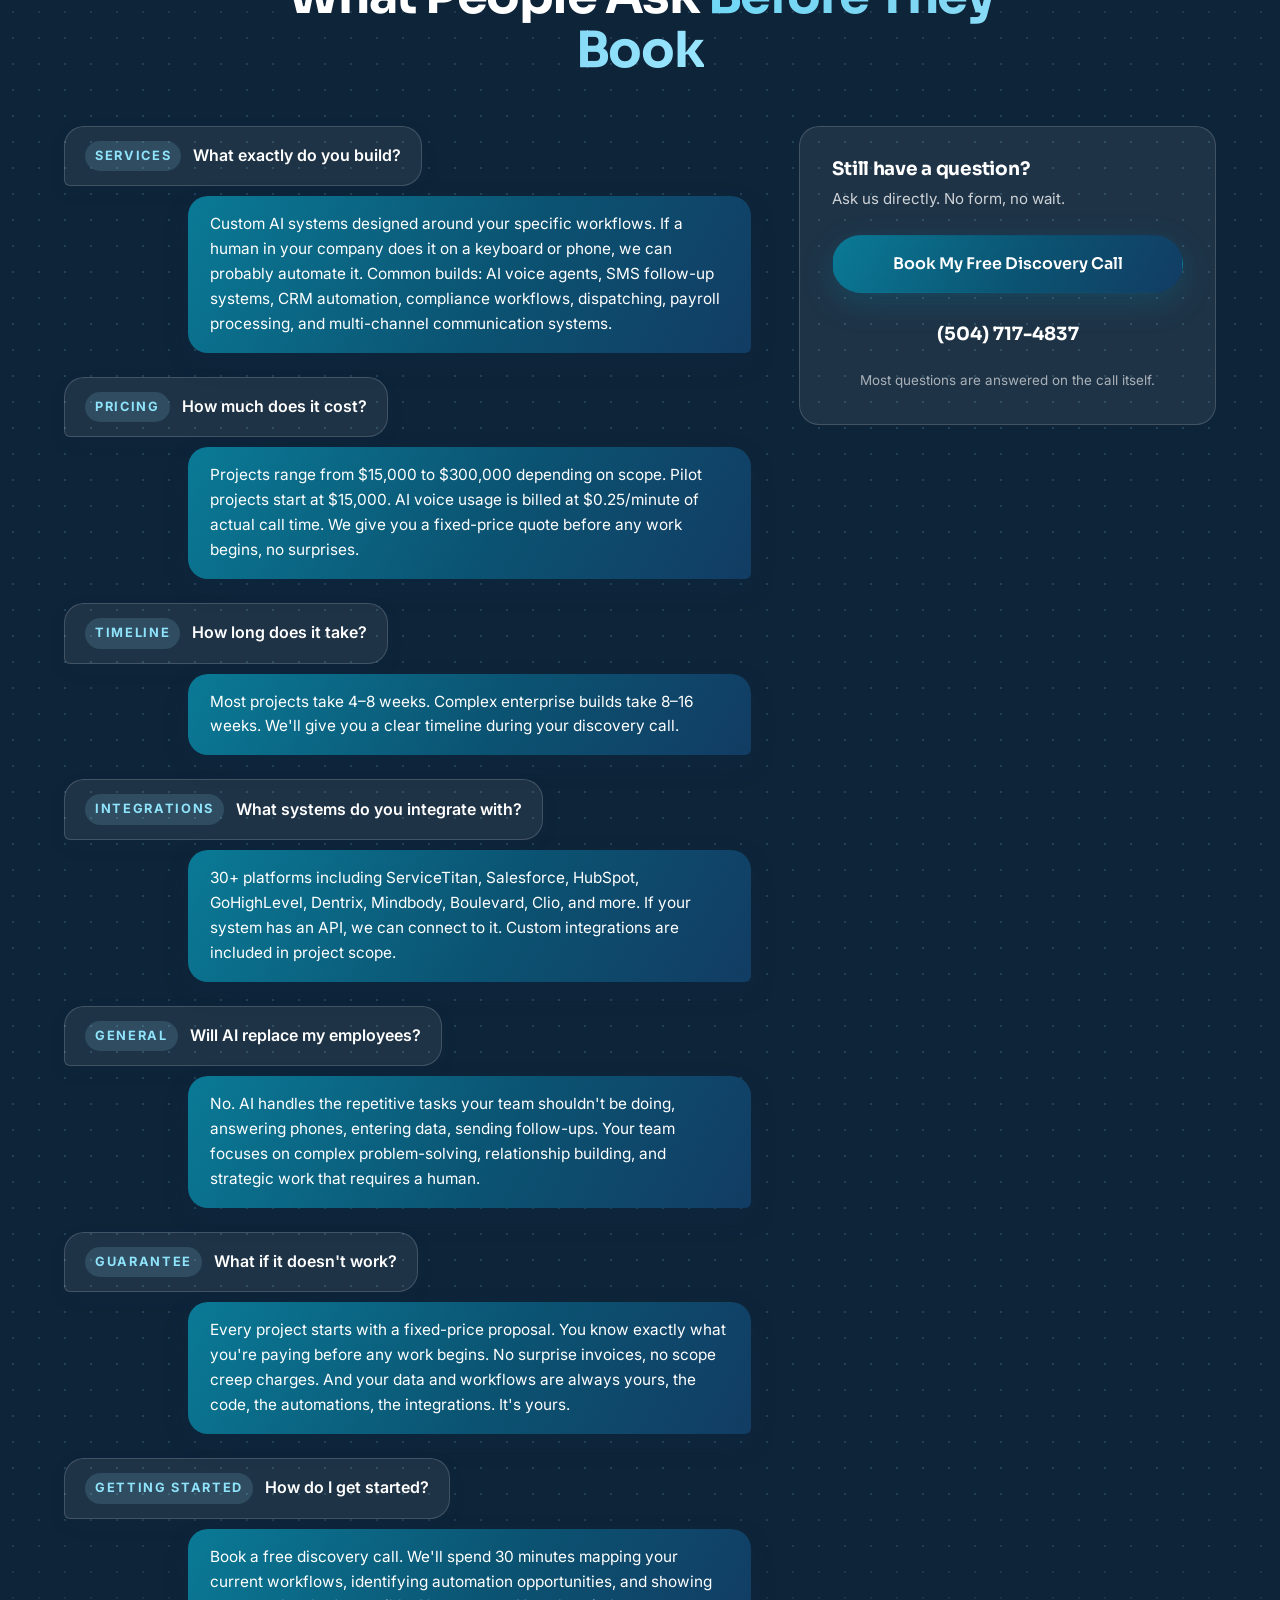
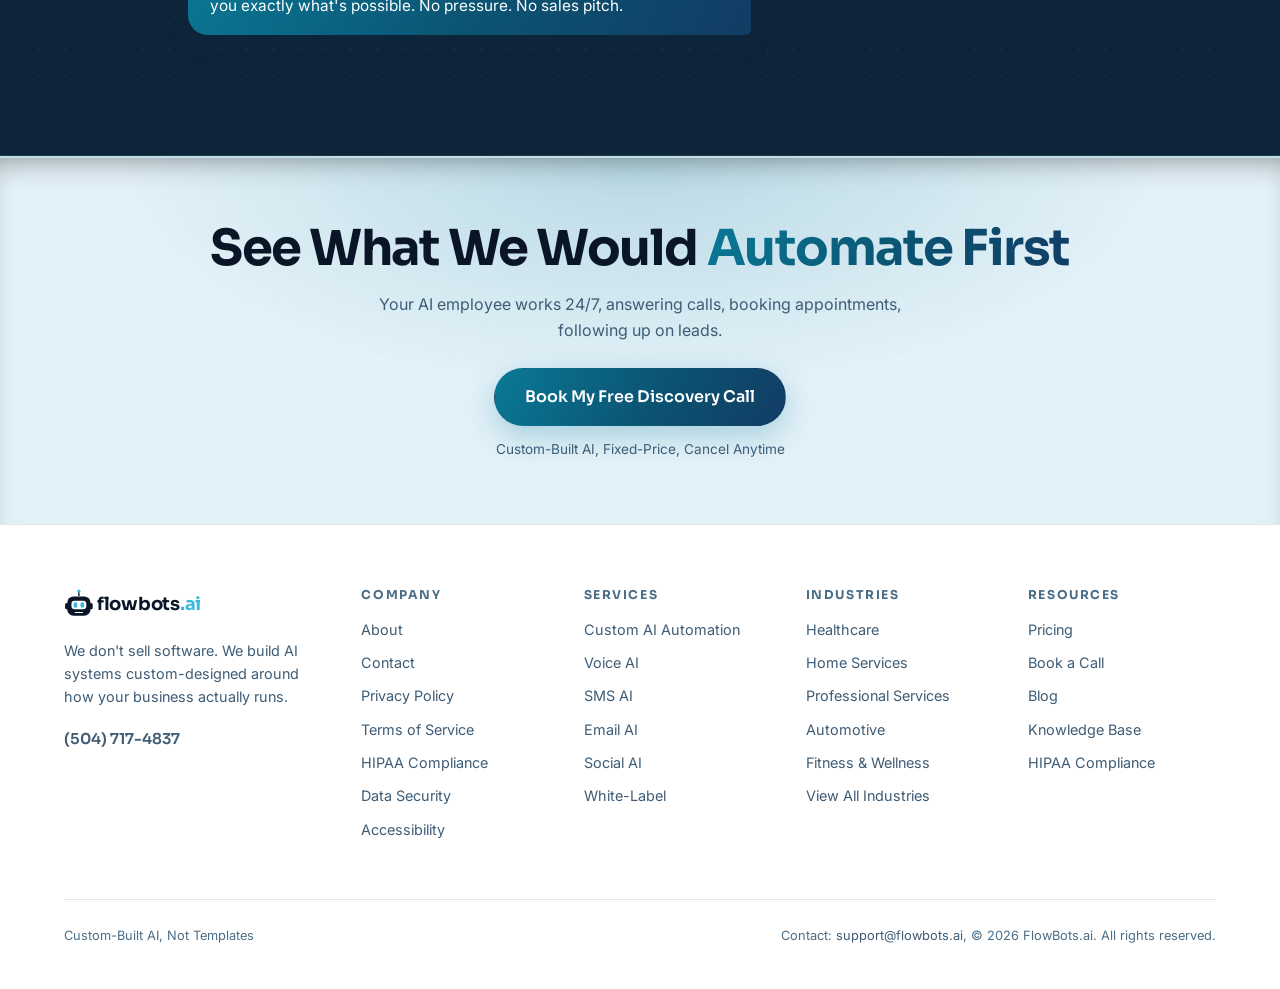
==== commit 4dcf45ea: "Headings rewritten by Dahlia, passed by Peach The 28 August review required headings written new rat" ====
--- a/index.html
+++ b/index.html
@@ -8,7 +8,7 @@
 <link rel="preconnect" href="https://fonts.googleapis.com">
 <link rel="preconnect" href="https://fonts.gstatic.com" crossorigin>
 <link href="https://fonts.googleapis.com/css2?family=Sora:wght@500;600;700&family=Inter:wght@400;500;600&display=swap" rel="stylesheet">
-<link rel="stylesheet" href="style.css?v=85">
+<link rel="stylesheet" href="style.css?v=86">
 <script>/* These are the animated designs: motion is on unless a URL explicitly
    asks for ?motion=off. A production build should restore respect for
    prefers-reduced-motion; this is a review prototype. */
@@ -62,7 +62,7 @@
         <span class="trust-dots" aria-hidden="true"><i></i><i></i><i></i></span>
         Built for Healthcare, Home Services, Legal &amp; 25+ Industries
       </p>
-      <h1 data-rewrite="dahlia" class="hero-in hero-in-2">We Automate the Work Your Team <em class="grad-text">Shouldn&rsquo;t Be Doing</em></h1>
+      <h1 class="hero-in hero-in-2">Custom AI That Runs the Work <em class="grad-text">Your Team Does by Hand</em></h1>
       <p class="lede hero-in hero-in-3">If your team does it on a keyboard or a phone, we build the AI that handles it 24/7: calls answered, leads followed up, invoices processed, CRM updated.</p>
       <div class="cta-row hero-in hero-in-4">
         <a class="btn btn-primary" href="https://www.flowbots.ai/book-call/" data-track="cta-book">Book My Free Discovery Call</a>
@@ -133,8 +133,8 @@
   <div class="wrap">
     <div class="split">
       <div class="split-aside">
-        <span class="eyebrow">Sound Familiar?</span>
-        <h2 data-rewrite="dahlia">The Problems Costing You Money <span class="grad-text">Every Day</span></h2>
+        <span class="eyebrow">The Daily Cost</span>
+        <h2>Three Problems We Hear in <span class="grad-text">Most Discovery Calls</span></h2>
         <p>These three come up in almost every discovery call we run.</p>
         <!-- IMAGE SLOT A: replaces the deleted robot-hand-with-banknotes shot. Needs a real photograph from Justine. -->
       </div>
@@ -178,7 +178,7 @@
   <div class="wrap">
     <div class="section-head center reveal">
       <span class="eyebrow">What We Build</span>
-      <h2 data-rewrite="dahlia">Custom AI Automation for <span class="grad-text">Every Part of Your Business</span></h2>
+      <h2>Four Systems, Built Around <span class="grad-text">How You Already Work</span></h2>
     </div>
     <div class="grid-2 build-cards stagger">
           <div class="card reveal"><div class="card-icon" aria-hidden="true"><svg class="ico" aria-hidden="true"><use href="#i-mic"></use></svg></div><p class="card-problem">&ldquo;We&rsquo;re missing calls after hours&rdquo;</p><h3>AI Communication</h3><p>Voice, SMS, and email AI that handles every customer interaction 24/7.</p><ul><li>Inbound &amp; outbound voice AI</li><li>After-hours call coverage</li><li>SMS &amp; email follow-ups</li><li>Appointment reminders</li></ul></div>
@@ -195,7 +195,7 @@
   <div class="wrap">
     <div class="section-head center reveal">
       <span class="eyebrow">One Build, End to End</span>
-      <h2 data-rewrite="dahlia">What actually happens when the phone rings at <span class="grad-text">7:42pm</span></h2>
+      <h2>From the First Ring to the <span class="grad-text">Booked Appointment</span></h2>
       <p>One automation, followed from the missed call to the booked job.</p>
     </div>
     <ol class="trace stagger">
@@ -215,7 +215,7 @@
     <div class="results-head reveal">
       <div class="section-head">
         <span class="eyebrow">What the Data Says</span>
-        <h2 data-rewrite="dahlia">What AI Automation <span class="grad-text">Actually Delivers</span></h2>
+        <h2>Published Research on <span class="grad-text">Speed and Return</span></h2>
       </div>
       <div class="results-lead"><div class="stat"><b class="countup" data-target="78" data-suffix="%">0%</b><span class="stat-label">Buy From First Responder</span><span class="stat-src">Lead Connect / InsideSales.com</span></div></div>
     </div>
@@ -257,7 +257,7 @@
   <div class="wrap">
     <div class="section-head reveal center">
       <span class="eyebrow">Who We Are</span>
-      <h2 data-rewrite="dahlia">Built by People Who&rsquo;ve <span class="grad-text">Done This Before</span></h2>
+      <h2>The Two People Who <span class="grad-text">Build Your System</span></h2>
     </div>
     <blockquote class="quote founder-bubble reveal"><span class="bubble-mark" aria-hidden="true">&ldquo;</span><span class="tail tail-a" aria-hidden="true"></span><span class="tail tail-b" aria-hidden="true"></span>
       “We started FlowBots because we saw businesses spending thousands on tools that didn't talk to each other and teams buried in work that machines should handle. We build the systems that fix that.”
@@ -299,7 +299,7 @@
   <div class="wrap">
     <div class="section-head reveal center">
       <span class="eyebrow">The Investment</span>
-      <h2 data-rewrite="dahlia">The Math That Makes This <span class="grad-text">Easy</span></h2>
+      <h2>The Build Cost, Against <span class="grad-text">What You Pay Now</span></h2>
     </div>
     <div class="stagger"><div class="grid-3">
       <div class="card reveal center"><h3>A Full-Time Receptionist</h3><span class="card-num mt-1">$3,500+/mo</span><p>Works 9–5. Takes vacations. Handles one call at a time. Misses after-hours leads.</p></div>
@@ -309,7 +309,7 @@
     <p class="center mt-3 muted reveal price-note">Projects start at <strong>$15,000</strong>. Most clients see measurable return inside 90 days.</p>
     <div class="section-head reveal center mt-4">
       <span class="eyebrow">An Important Distinction</span>
-      <h2 data-rewrite="dahlia">This Is Not <span class="grad-text">a $99/Month Chatbot</span></h2>
+      <h2>Custom Build, With the <span class="grad-text">Integration Work Handled</span></h2>
     </div>
     <div class="cmp reveal">
       <div class="cmp-col bad">
@@ -344,7 +344,7 @@
   <div class="wrap">
     <div class="section-head reveal center">
       <span class="eyebrow">Built for Your Industry</span>
-      <h2 data-rewrite="dahlia">Automations That <span class="grad-text">Actually Fit Your Business</span></h2>
+      <h2>Your Line of Work, and <span class="grad-text">What We Build for It</span></h2>
     </div>
     <div class="tabs reveal" data-tabs="industries" role="tablist" aria-label="Industries">
       <button class="tab active" role="tab" aria-selected="true">Home Services <span class="cnt">9</span></button>
@@ -477,7 +477,7 @@
   <div class="wrap">
     <div class="section-head reveal center">
       <span class="eyebrow">Common Questions</span>
-      <h2 data-rewrite="dahlia">Everything <span class="grad-text">You Need to Know</span></h2>
+      <h2>What People Ask <span class="grad-text">Before They Book</span></h2>
     </div>
     <div class="faq-layout">
       <div class="faq-thread reveal">
@@ -524,7 +524,7 @@
 <!-- ============ 13. CLOSING CTA ============ -->
 <section class="prefoot">
   <div class="wrap">
-    <h2 data-rewrite="dahlia" class="reveal">Stop Losing Leads <span class="grad-text">While You Sleep</span></h2>
+    <h2 class="reveal">See What We Would <span class="grad-text">Automate First</span></h2>
     <p class="reveal">Your AI employee works 24/7, answering calls, booking appointments, following up on leads.</p>
     <div class="reveal">
       <a class="btn btn-primary" href="https://www.flowbots.ai/book-call/" data-track="cta-book">Book My Free Discovery Call</a>
@@ -628,6 +628,6 @@
 })();
 </script>
 
-<script src="app.js?v=85"></script>
+<script src="app.js?v=86"></script>
 </body>
 </html>
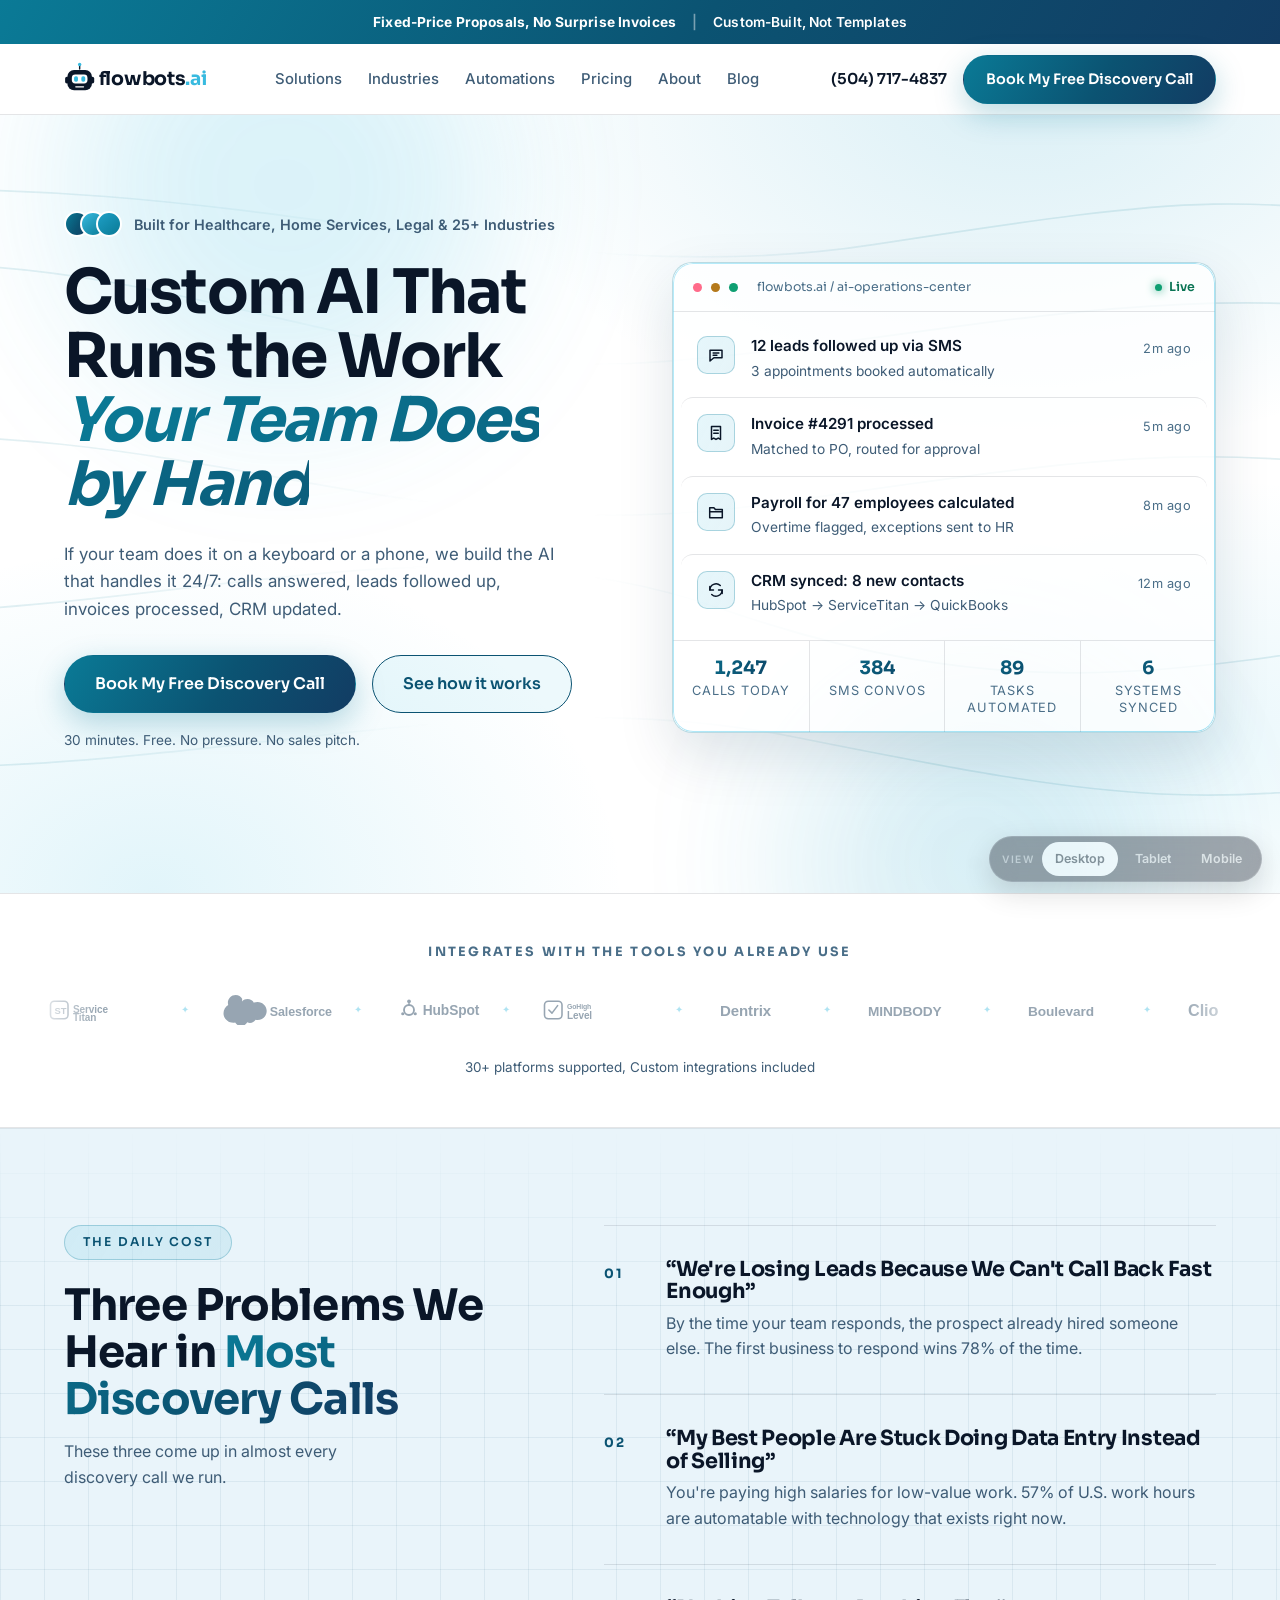
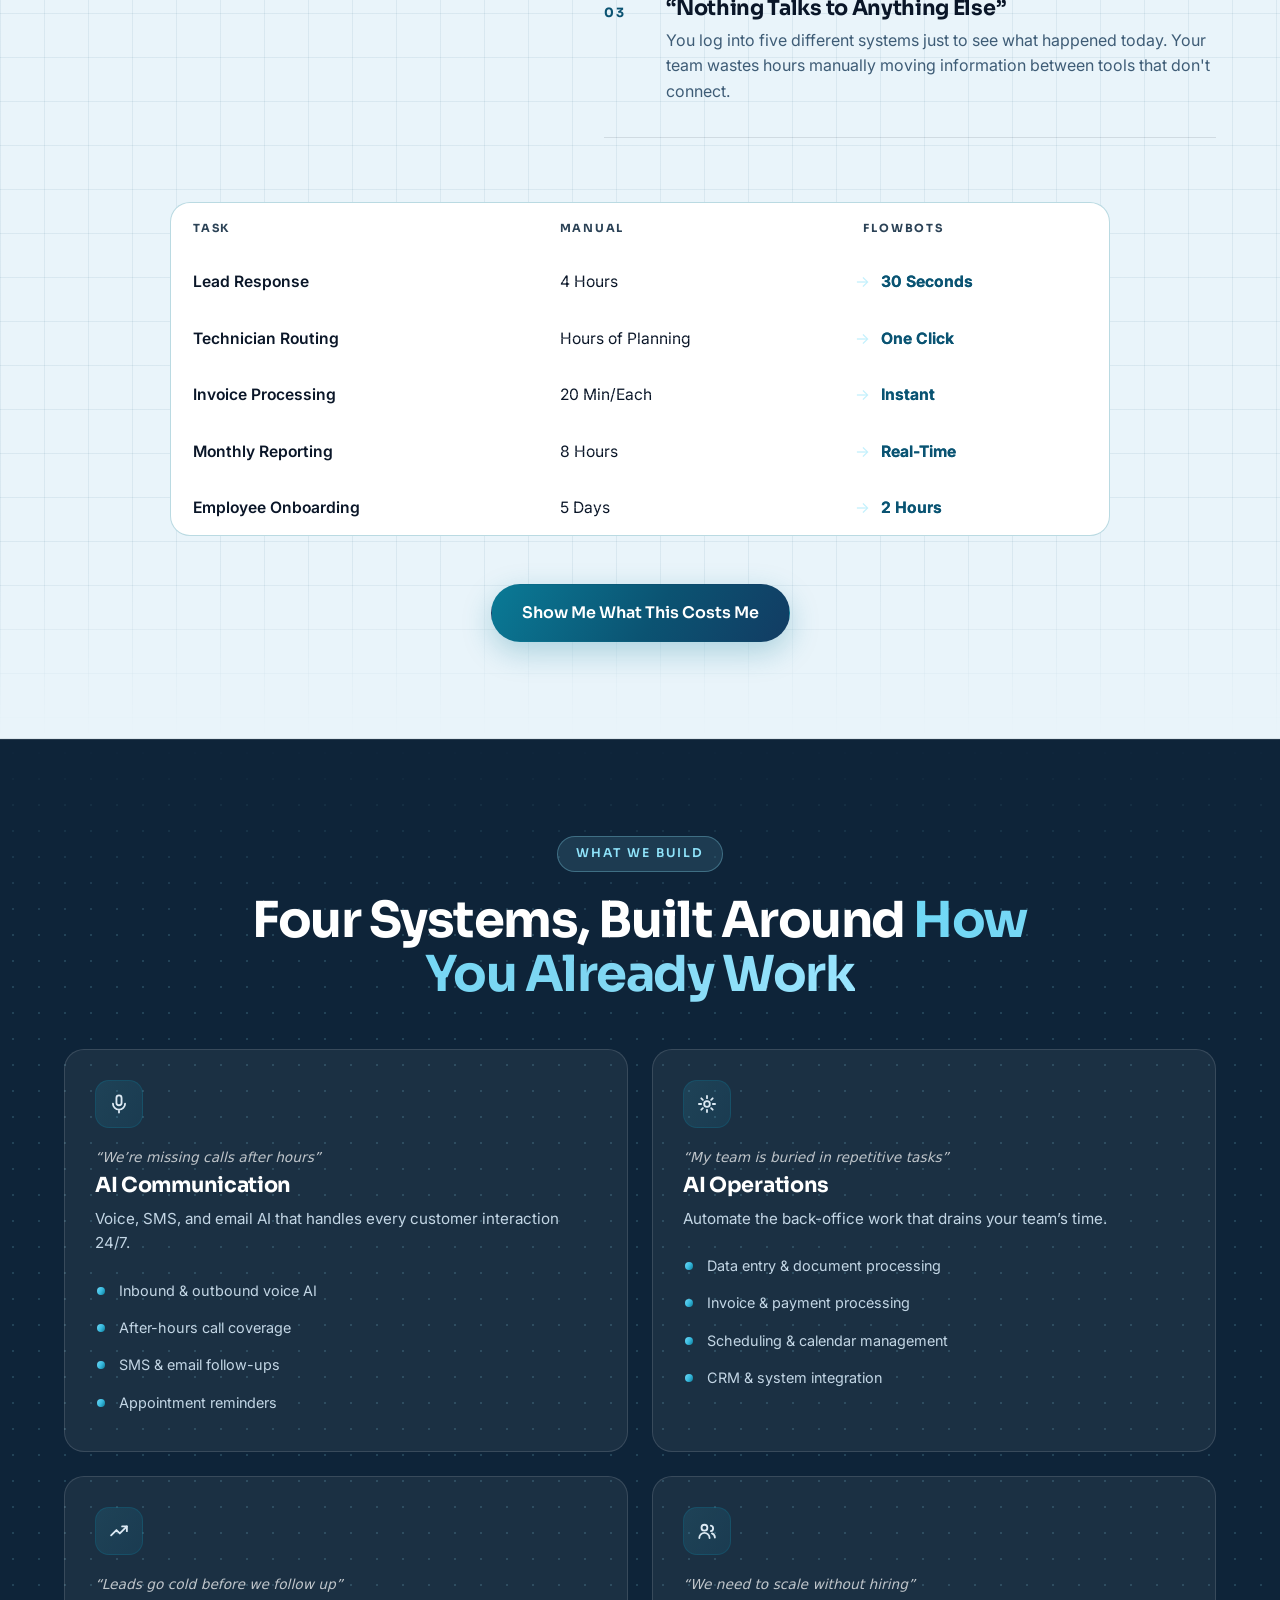
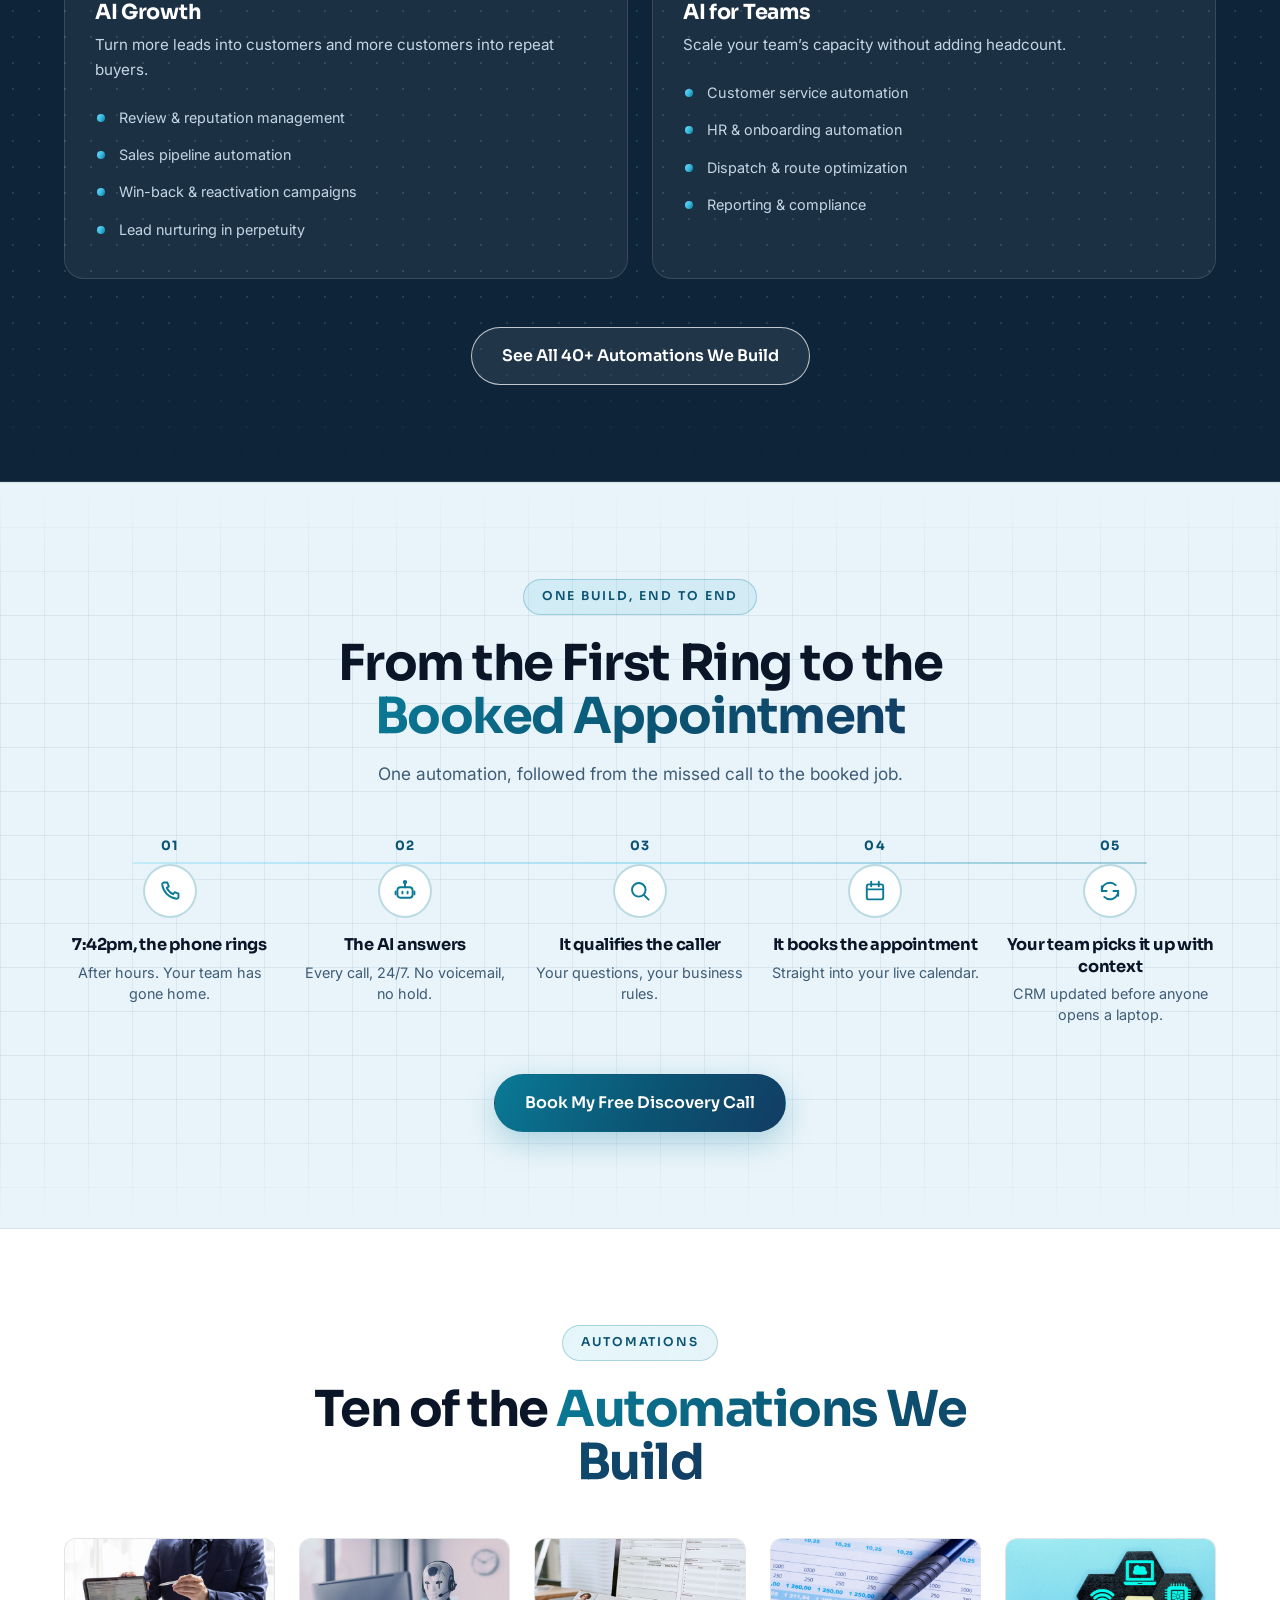
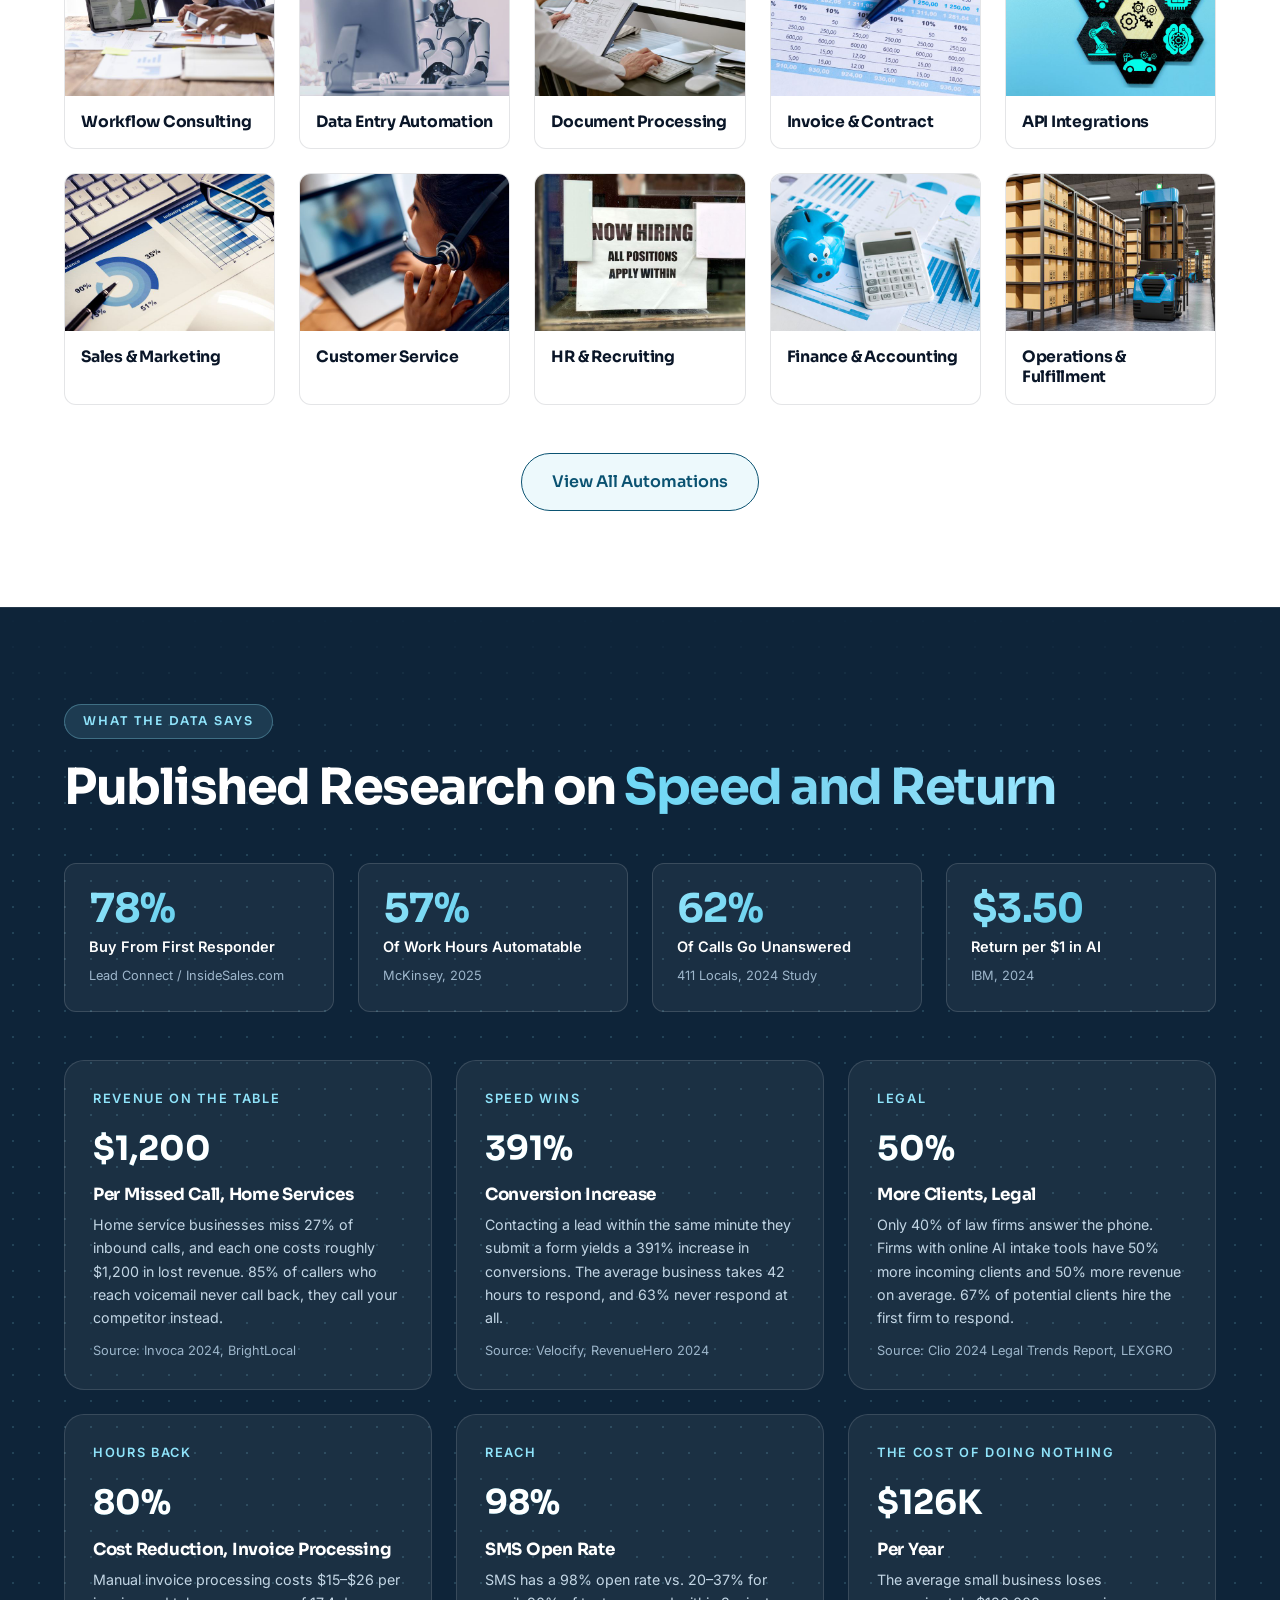
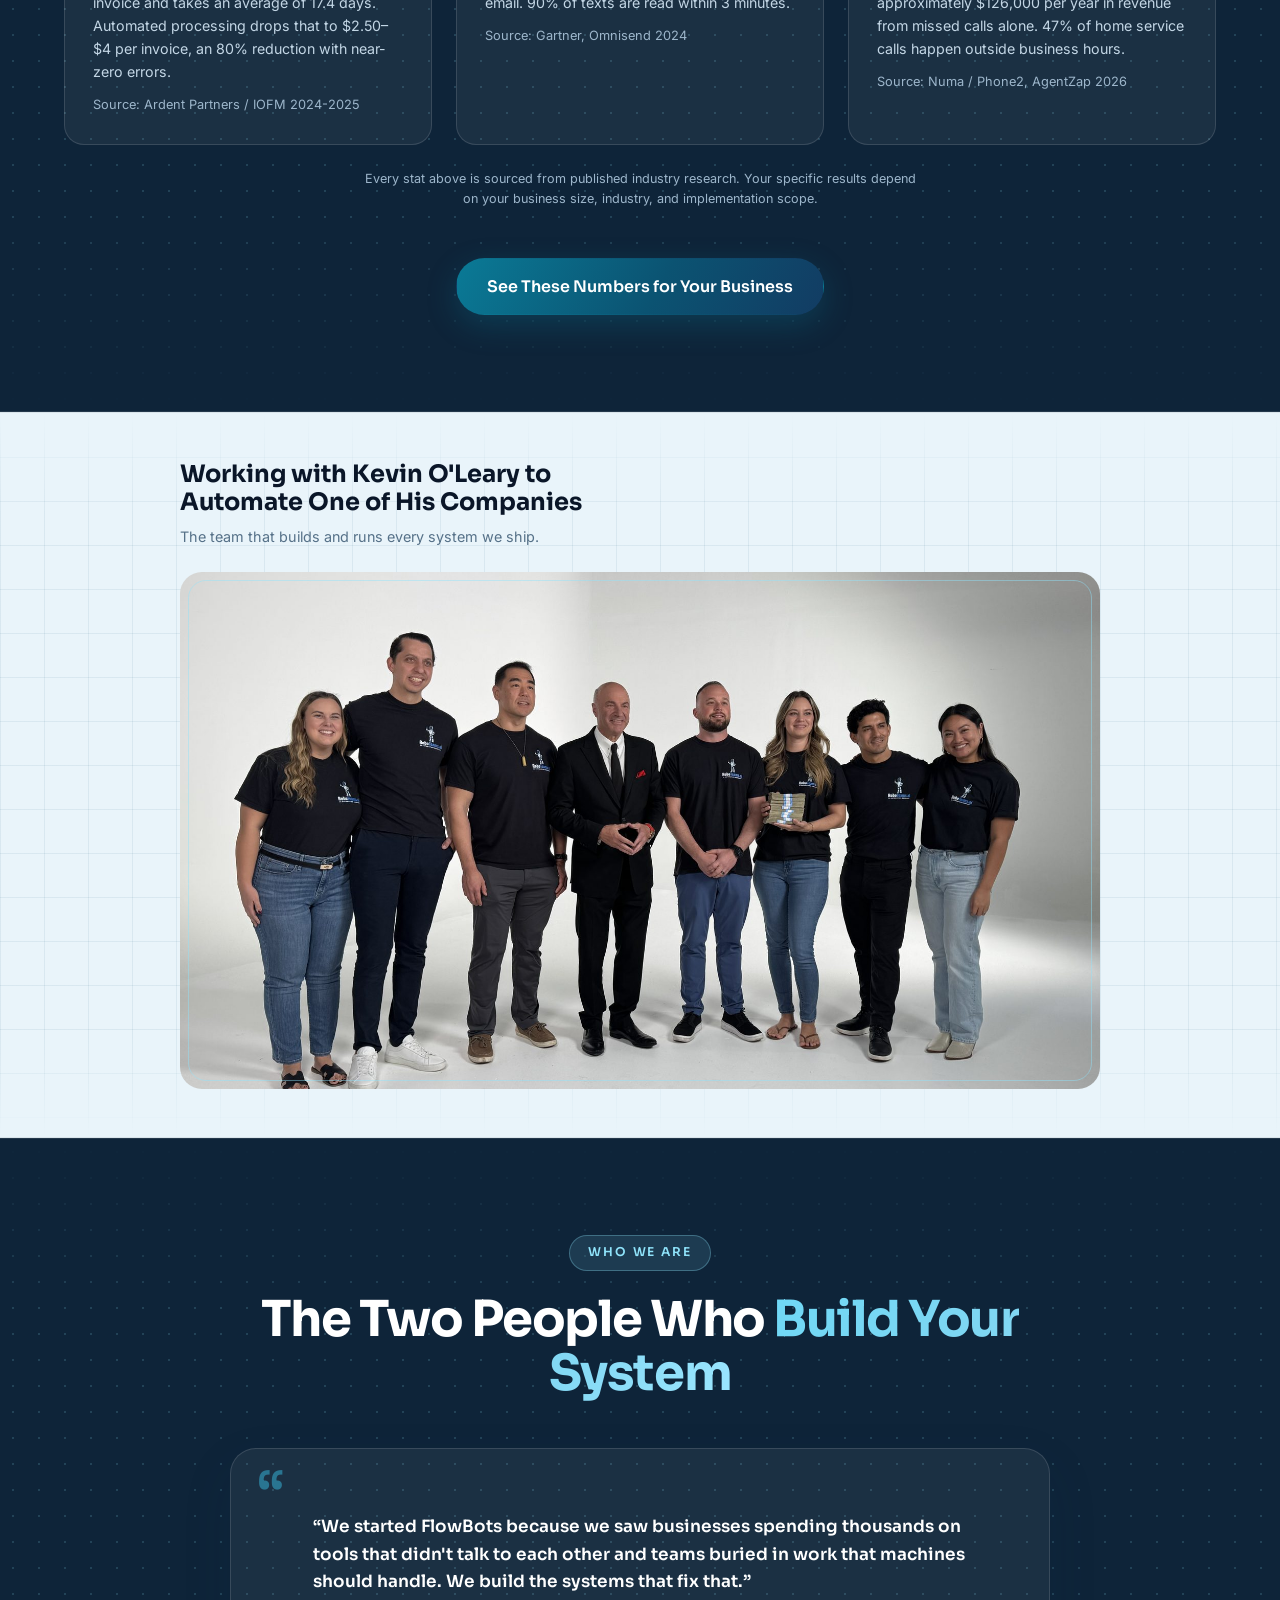
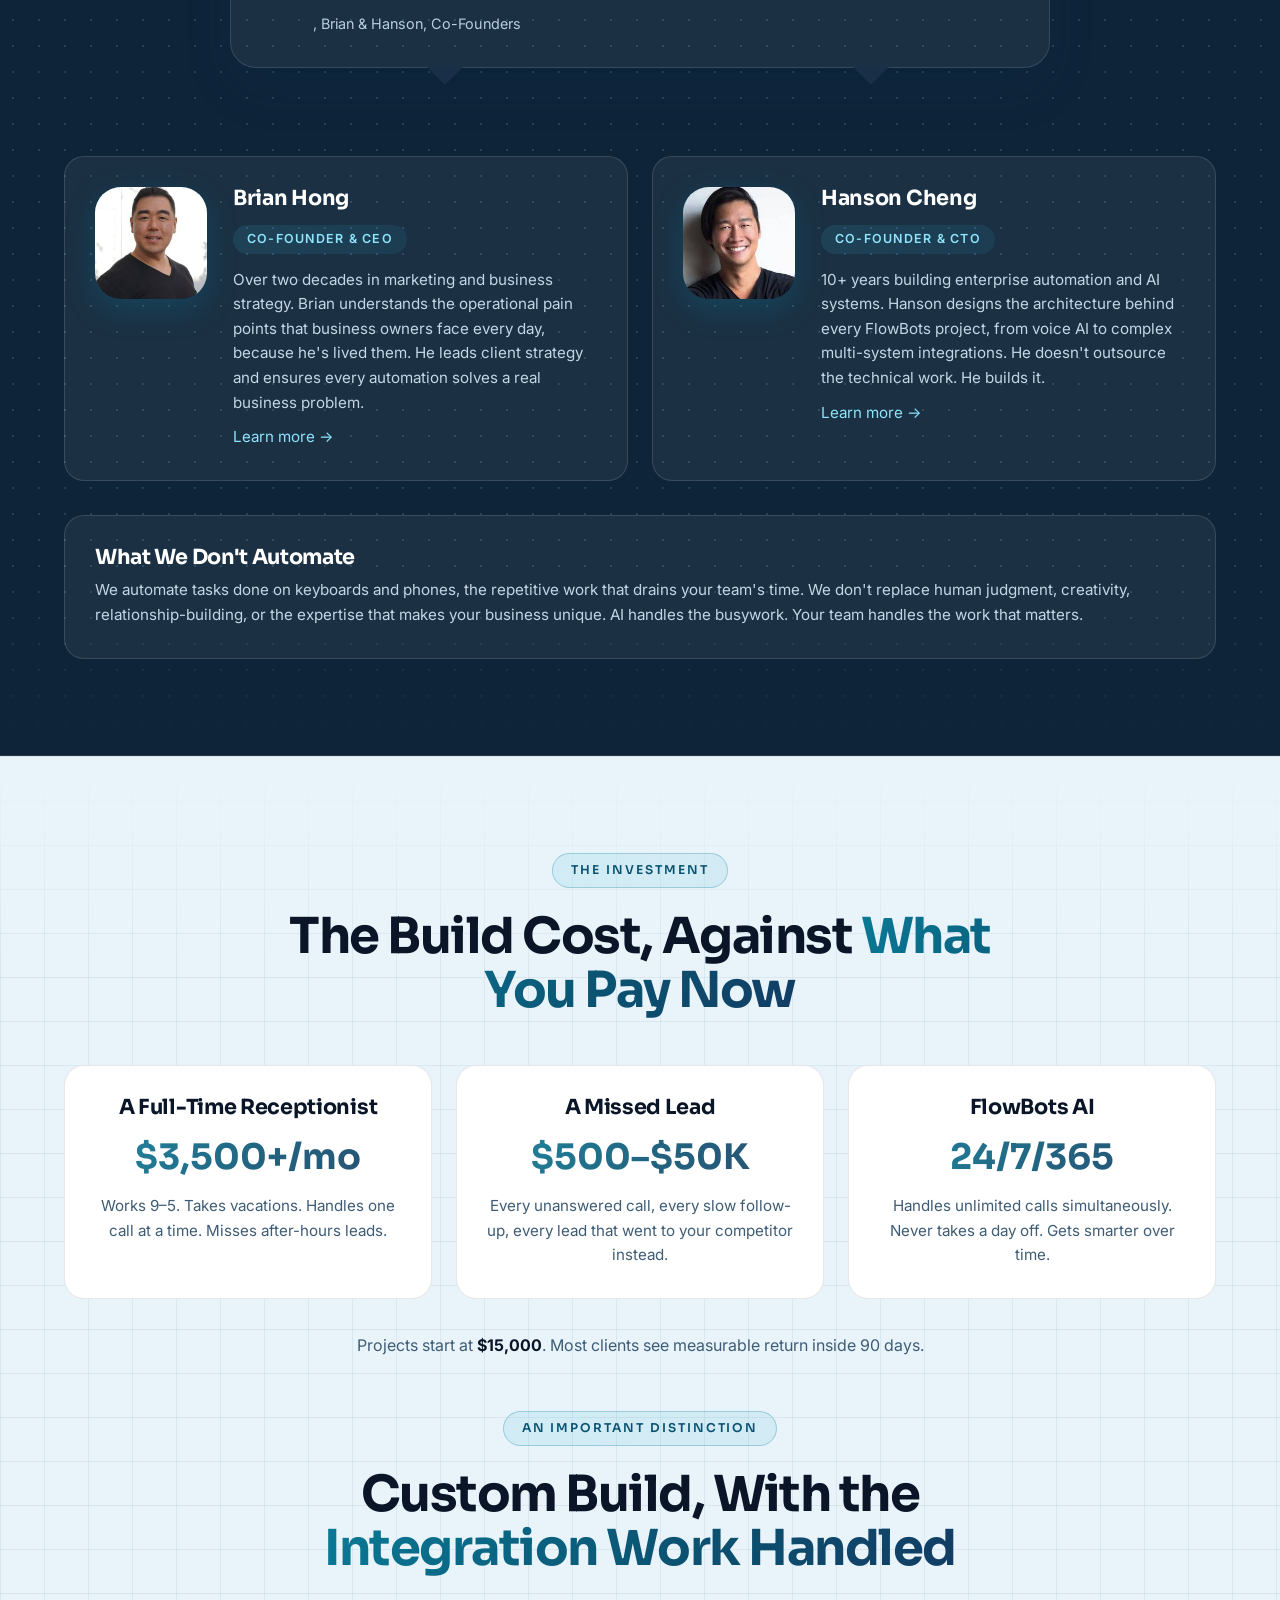
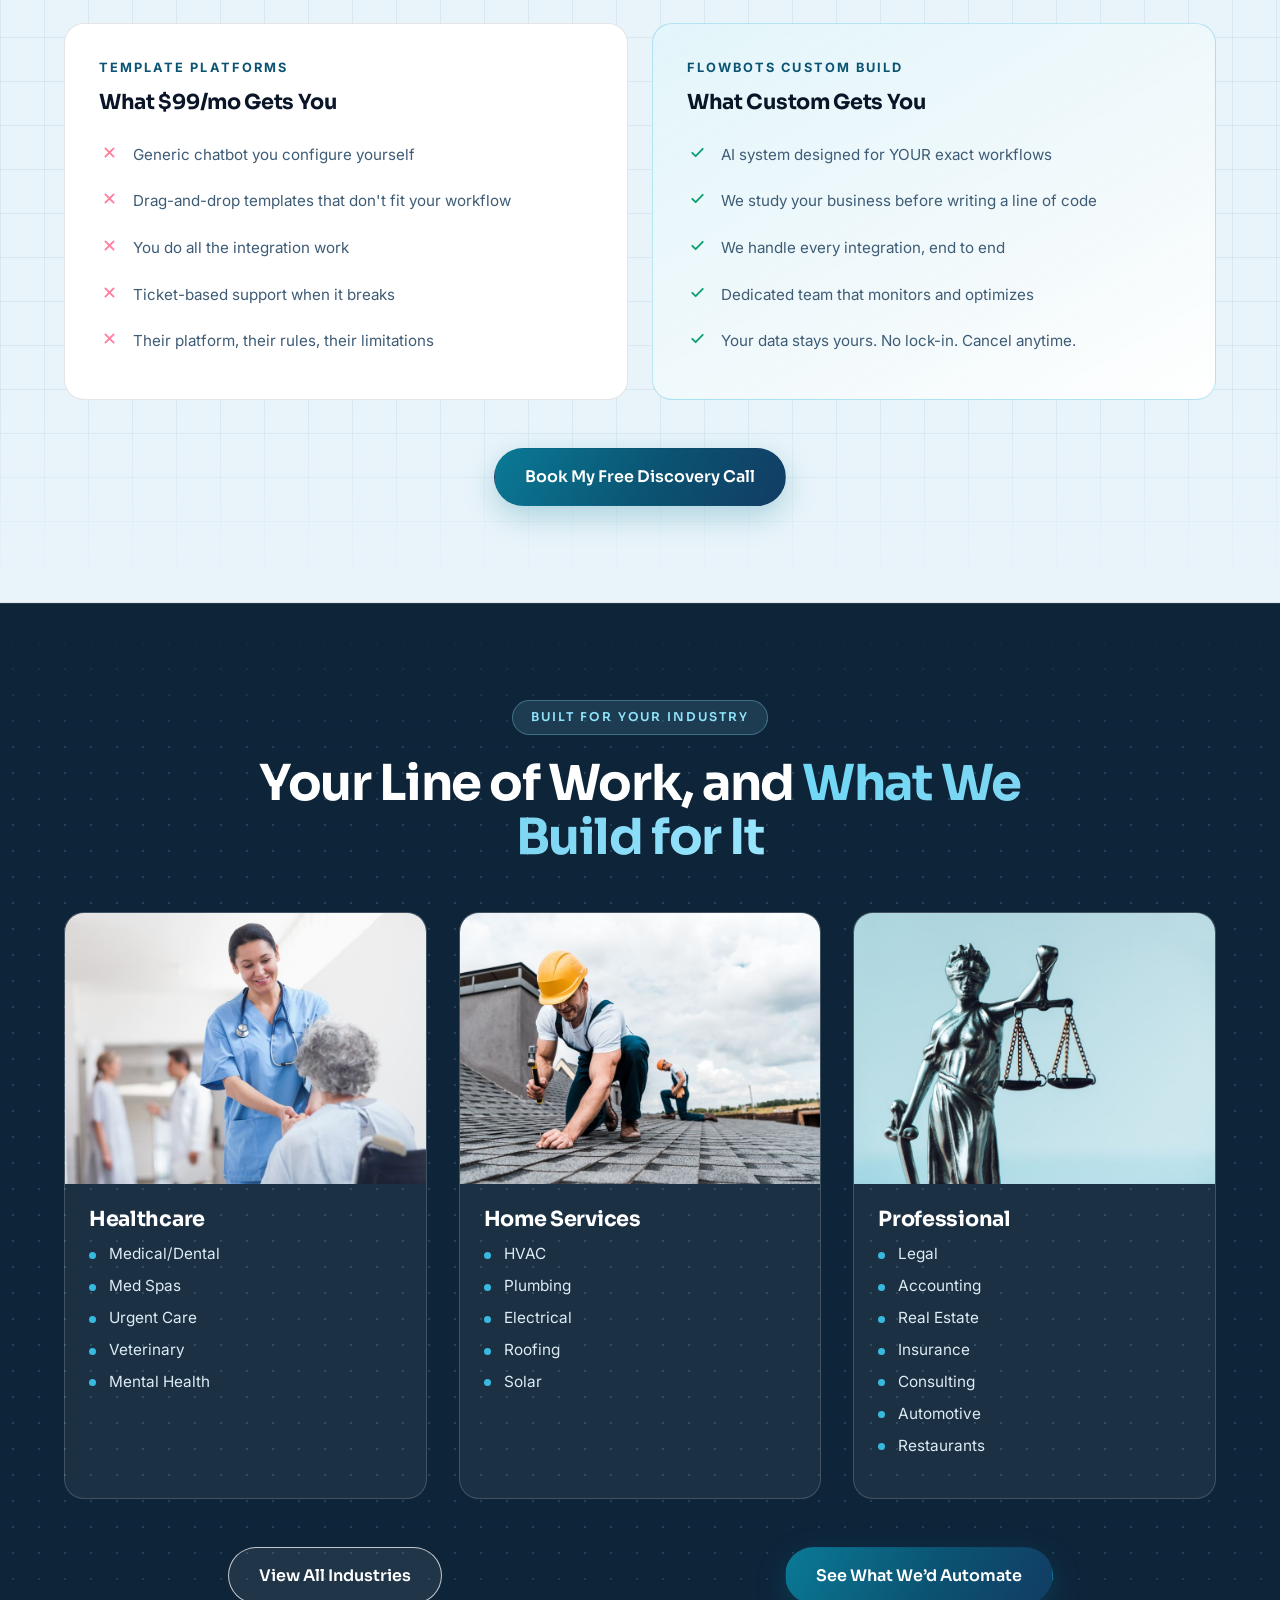
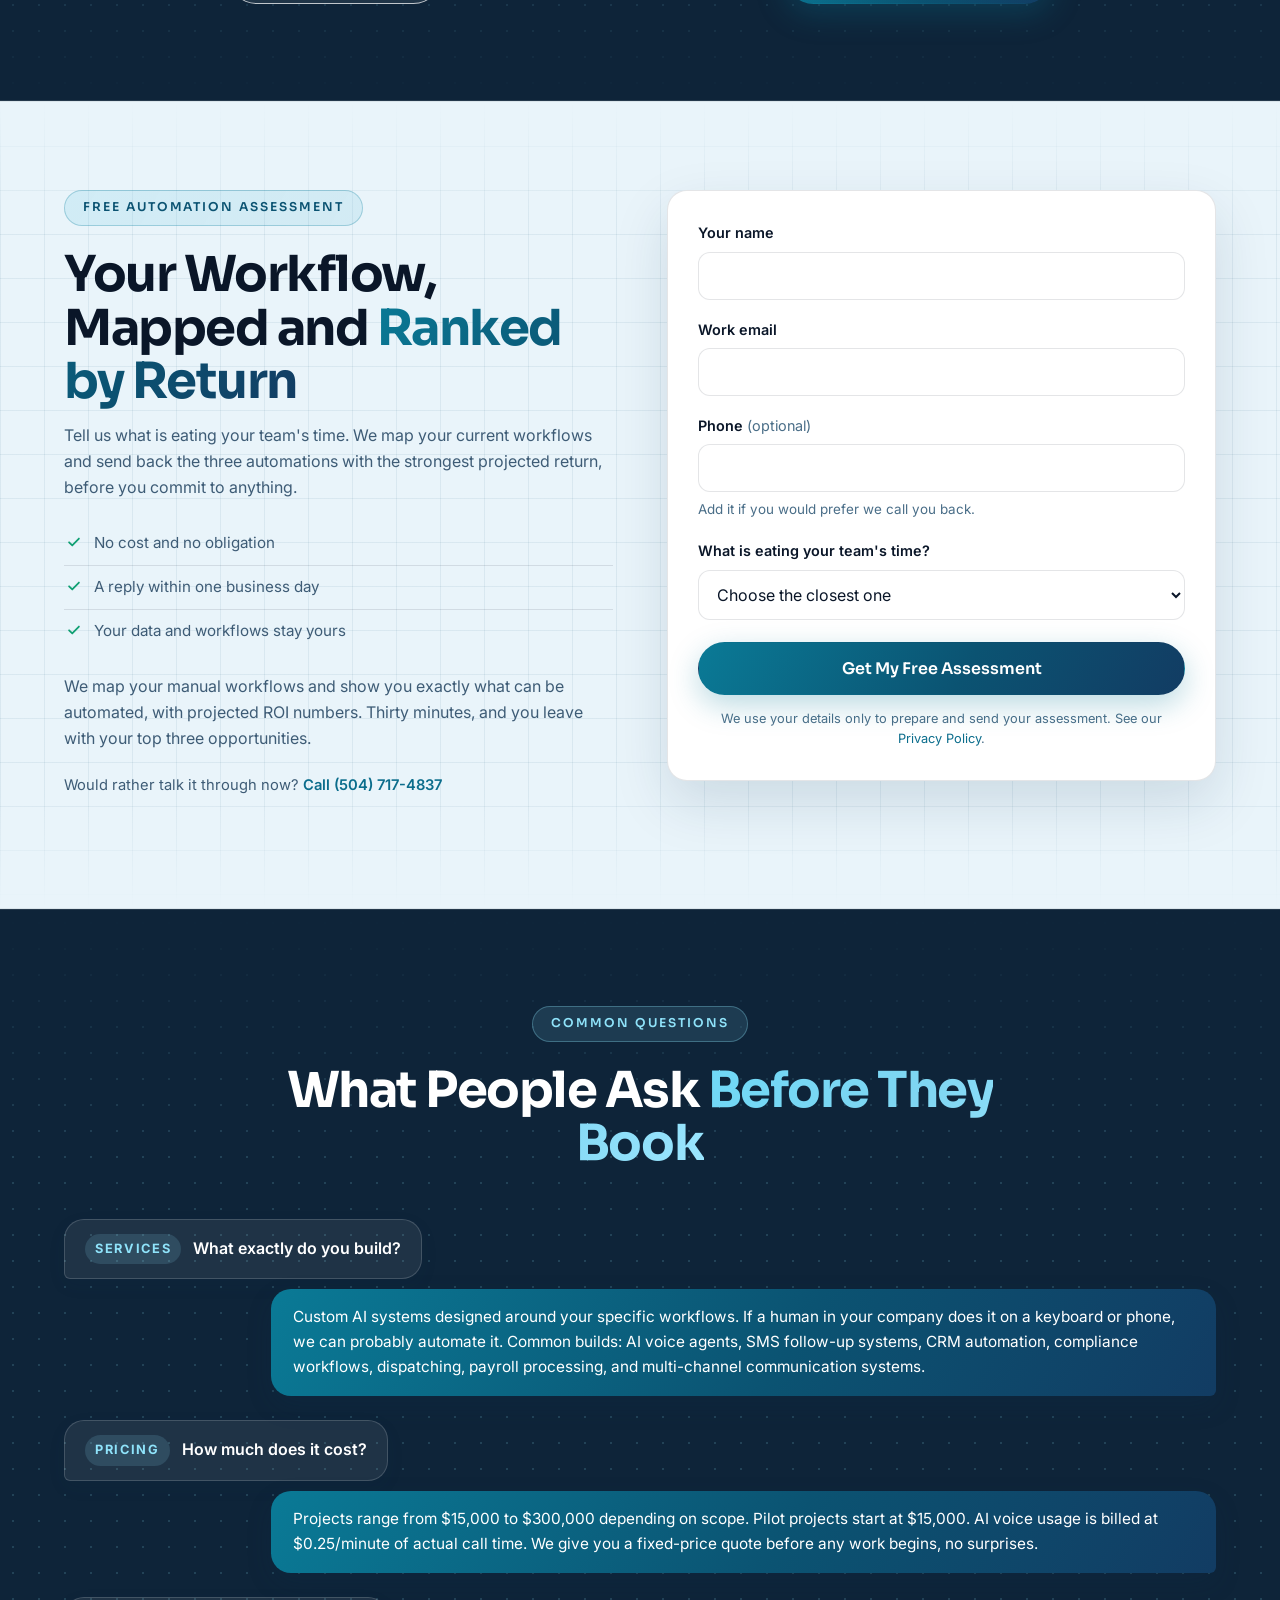
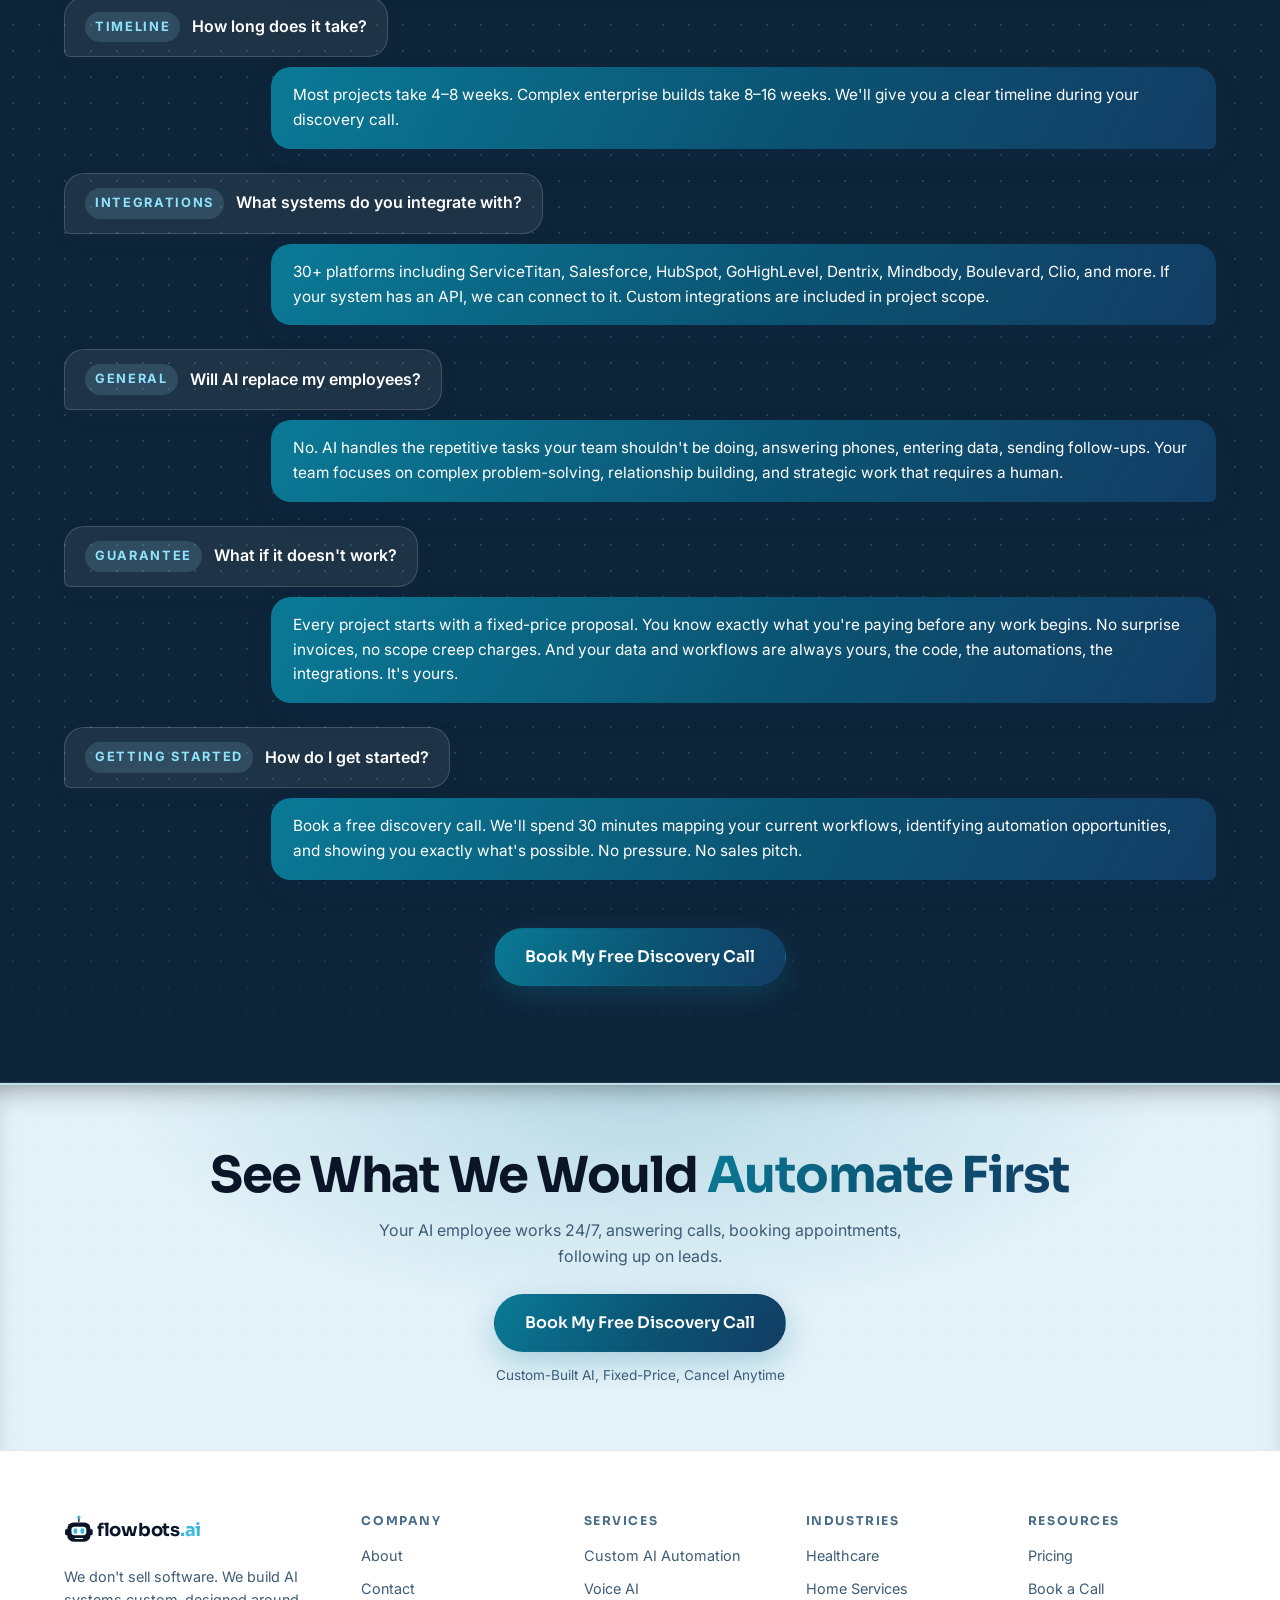
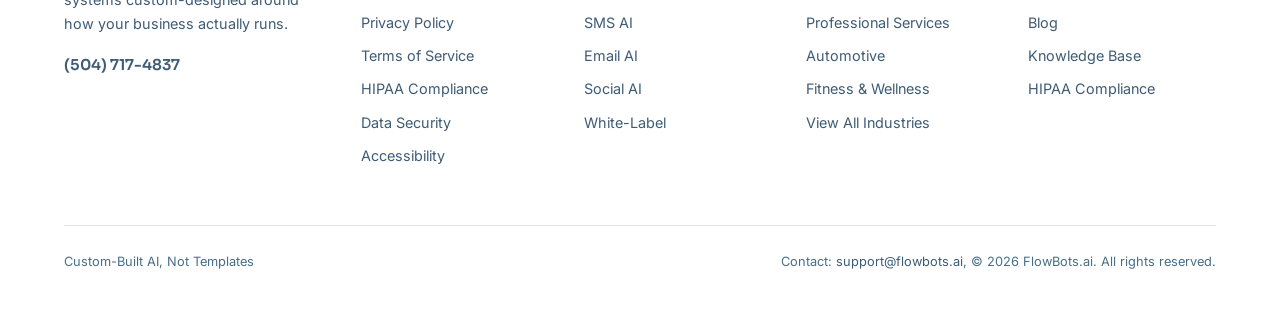
==== commit 244acf52: "Automations section, rebuilt Industries, and three layout fixes Justine's round, 2026-08-28.  Three " ====
--- a/index.html
+++ b/index.html
@@ -8,7 +8,7 @@
 <link rel="preconnect" href="https://fonts.googleapis.com">
 <link rel="preconnect" href="https://fonts.gstatic.com" crossorigin>
 <link href="https://fonts.googleapis.com/css2?family=Sora:wght@500;600;700&family=Inter:wght@400;500;600&display=swap" rel="stylesheet">
-<link rel="stylesheet" href="style.css?v=86">
+<link rel="stylesheet" href="style.css?v=89">
 <script>/* These are the animated designs: motion is on unless a URL explicitly
    asks for ?motion=off. A production build should restore respect for
    prefers-reduced-motion; this is a review prototype. */
@@ -53,7 +53,7 @@
 
 <main>
 
-<!-- ============ 1. HERO - the product running ============ -->
+<!-- ============ 1. HERO, the product running ============ -->
 <section class="hero" id="top">
   <div class="hero-fx" aria-hidden="true"><span class="fx-light fx-1"></span><span class="fx-light fx-2"></span><svg class="hero-flow" viewBox="0 0 1200 600" preserveAspectRatio="xMidYMid slice" aria-hidden="true"><path class="flow-line" pathLength="100" d="M-40 120 C 220 90, 380 210, 620 190 S 1000 120, 1260 160"/><path class="flow-line" pathLength="100" d="M-40 250 C 260 230, 420 340, 700 300 S 1030 250, 1260 285"/><path class="flow-line" pathLength="100" d="M-40 380 C 200 400, 430 300, 660 380 S 1020 430, 1260 390"/><path class="flow-line" pathLength="100" d="M-40 500 C 240 520, 470 430, 720 480 S 1040 540, 1260 500"/><path class="flow-line" pathLength="100" d="M-40 60  C 300 40, 520 140, 780 100 S 1060 60, 1260 90"/><path class="flow-pulse p1" pathLength="100" d="M-40 120 C 220 90, 380 210, 620 190 S 1000 120, 1260 160"/><path class="flow-pulse p2" pathLength="100" d="M-40 250 C 260 230, 420 340, 700 300 S 1030 250, 1260 285"/><path class="flow-pulse p3" pathLength="100" d="M-40 380 C 200 400, 430 300, 660 380 S 1020 430, 1260 390"/><path class="flow-pulse p4" pathLength="100" d="M-40 500 C 240 520, 470 430, 720 480 S 1040 540, 1260 500"/><path class="flow-pulse p5" pathLength="100" d="M-40 60  C 300 40, 520 140, 780 100 S 1060 60, 1260 90"/></svg></div>
   <div class="wrap hero-grid">
@@ -190,7 +190,7 @@
   </div>
 </section>
 
-<!-- ============ 5. ONE BUILD, END TO END (new section) ============ -->
+<!-- ============ 5. ONE BUILD, END TO END ============ -->
 <section class="sec-lightblue" id="trace">
   <div class="wrap">
     <div class="section-head center reveal">
@@ -209,7 +209,30 @@
   </div>
 </section>
 
-<!-- ============ 6. WHAT IT DELIVERS ============ -->
+<!-- ============ 6. AUTOMATIONS ============ -->
+<section class="sec-plain" id="automations">
+  <div class="wrap">
+    <div class="section-head center reveal">
+      <span class="eyebrow">Automations</span>
+      <h2>Ten of the <span class="grad-text">Automations We Build</span></h2>
+    </div>
+    <div class="auto-grid stagger">
+        <article class="auto-card reveal"><figure class="auto-media"><img src="images/auto-workflow-consulting.jpg" alt="Two consultants reviewing performance charts on a tablet and printed reports" width="640" height="480" loading="lazy" decoding="async"></figure><h3>Workflow Consulting</h3></article>
+        <article class="auto-card reveal"><figure class="auto-media"><img src="images/auto-data-entry.jpg" alt="A humanoid robot working at a desktop computer" width="640" height="480" loading="lazy" decoding="async"></figure><h3>Data Entry Automation</h3></article>
+        <article class="auto-card reveal"><figure class="auto-media"><img src="images/auto-document-processing.jpg" alt="A clinician entering a paper patient record into an on-screen form" width="640" height="480" loading="lazy" decoding="async"></figure><h3>Document Processing</h3></article>
+        <article class="auto-card reveal"><figure class="auto-media"><img src="images/auto-invoice-contract.jpg" alt="A pen resting on a printed financial statement of line-item figures" width="640" height="480" loading="lazy" decoding="async"></figure><h3>Invoice &amp; Contract</h3></article>
+        <article class="auto-card reveal"><figure class="auto-media"><img src="images/auto-api-integrations.jpg" alt="Hexagon tiles showing connected cloud, wireless and processing icons" width="640" height="480" loading="lazy" decoding="async"></figure><h3>API Integrations</h3></article>
+        <article class="auto-card reveal"><figure class="auto-media"><img src="images/auto-sales-marketing.jpg" alt="Printed performance charts beside a keyboard and reading glasses" width="640" height="480" loading="lazy" decoding="async"></figure><h3>Sales &amp; Marketing</h3></article>
+        <article class="auto-card reveal"><figure class="auto-media"><img src="images/auto-customer-service.jpg" alt="A support agent wearing a headset while working at a laptop" width="640" height="480" loading="lazy" decoding="async"></figure><h3>Customer Service</h3></article>
+        <article class="auto-card reveal"><figure class="auto-media"><img src="images/auto-hr-recruiting.jpg" alt="A Now Hiring, all positions, apply within sign in a shop window" width="640" height="480" loading="lazy" decoding="async"></figure><h3>HR &amp; Recruiting</h3></article>
+        <article class="auto-card reveal"><figure class="auto-media"><img src="images/auto-finance-accounting.jpg" alt="A calculator and piggy bank resting on printed financial charts" width="640" height="480" loading="lazy" decoding="async"></figure><h3>Finance &amp; Accounting</h3></article>
+        <article class="auto-card reveal"><figure class="auto-media"><img src="images/auto-operations-fulfillment.jpg" alt="An automated warehouse robot moving between racked shelves of boxes" width="640" height="480" loading="lazy" decoding="async"></figure><h3>Operations &amp; Fulfillment</h3></article>
+    </div>
+    <p class="cta-inline"><a data-inert class="btn btn-secondary" href="automations.html">View All Automations</a></p>
+  </div>
+</section>
+
+<!-- ============ 7. WHAT IT DELIVERS ============ -->
 <section class="sec-dark" id="delivers">
   <div class="wrap">
     <div class="results-head reveal">
@@ -217,9 +240,9 @@
         <span class="eyebrow">What the Data Says</span>
         <h2>Published Research on <span class="grad-text">Speed and Return</span></h2>
       </div>
-      <div class="results-lead"><div class="stat"><b class="countup" data-target="78" data-suffix="%">0%</b><span class="stat-label">Buy From First Responder</span><span class="stat-src">Lead Connect / InsideSales.com</span></div></div>
-    </div>
+      </div>
     <div class="results-row stagger">
+          <div class="stat"><b class="countup" data-target="78" data-suffix="%">0%</b><span class="stat-label">Buy From First Responder</span><span class="stat-src">Lead Connect / InsideSales.com</span></div>
           <div class="stat"><b class="countup" data-target="57" data-suffix="%">0%</b><span class="stat-label">Of Work Hours Automatable</span><span class="stat-src">McKinsey, 2025</span></div>
           <div class="stat"><b class="countup" data-target="62" data-suffix="%">0%</b><span class="stat-label">Of Calls Go Unanswered</span><span class="stat-src">411 Locals, 2024 Study</span></div>
           <div class="stat"><b class="countup" data-target="3.50" data-prefix="$">$0</b><span class="stat-label">Return per $1 in AI</span><span class="stat-src">IBM, 2024</span></div>
@@ -237,22 +260,22 @@
   </div>
 </section>
 
-<!-- ============ 7. PROOF PHOTO ============ -->
+<!-- ============ 8. PROOF PHOTO ============ -->
 <section class="sec-lightblue photo-band">
   <div class="wrap">
     <figure class="bleed">
-      <div class="bleed-figure">
-        <img src="images/team-oleary.jpg" width="1800" height="1013" alt="The FlowBots team with Kevin O'Leary" decoding="async" onerror="this.remove()">
-        <figcaption class="bleed-caption">
+        <figcaption class="bleed-caption bleed-caption-top">
           <b>Working with Kevin O'Leary to Automate One of His Companies</b>
           <span>The team that builds and runs every system we ship.</span>
         </figcaption>
-      </div>
-    </figure>
-  </div>
-</section>
-
-<!-- ============ 8. WHO BUILDS IT ============ -->
+        <div class="bleed-figure">
+          <img src="images/team-oleary.jpg" width="1800" height="1013" alt="The FlowBots team with Kevin O'Leary" decoding="async" onerror="this.remove()">
+        </div>
+      </figure>
+  </div>
+</section>
+
+<!-- ============ 9. WHO BUILDS IT ============ -->
 <section class="sec-dark" id="founders">
   <div class="wrap">
     <div class="section-head reveal center">
@@ -294,7 +317,7 @@
   </div>
 </section>
 
-<!-- ============ 9. WHAT IT COSTS AND WHY ============ -->
+<!-- ============ 10. WHAT IT COSTS AND WHY ============ -->
 <section class="sec-lightblue" id="cost-why">
   <div class="wrap">
     <div class="section-head reveal center">
@@ -339,88 +362,28 @@
   </div>
 </section>
 
-<!-- ============ 10. INDUSTRY FIT ============ -->
+<!-- ============ 11. INDUSTRY FIT ============ -->
 <section class="sec-dark" id="industries">
   <div class="wrap">
     <div class="section-head reveal center">
       <span class="eyebrow">Built for Your Industry</span>
       <h2>Your Line of Work, and <span class="grad-text">What We Build for It</span></h2>
     </div>
-    <div class="tabs reveal" data-tabs="industries" role="tablist" aria-label="Industries">
-      <button class="tab active" role="tab" aria-selected="true">Home Services <span class="cnt">9</span></button>
-      <button class="tab" role="tab" aria-selected="false">Healthcare &amp; Dental <span class="cnt">8</span></button>
-      <button class="tab" role="tab" aria-selected="false">Real Estate <span class="cnt">6</span></button>
-      <button class="tab" role="tab" aria-selected="false">Legal <span class="cnt">6</span></button>
-      <button class="tab" role="tab" aria-selected="false">Automotive <span class="cnt">6</span></button>
-      <button class="tab" role="tab" aria-selected="false">Restaurants <span class="cnt">6</span></button>
-    </div>
-    <div class="tab-progress" aria-hidden="true"><i></i></div>
-    <div data-tabpanel="industries">
-      <div class="tabpanel active">
-        <p class="lead-in">HVAC, plumbing, and roofing companies recover an average of $4,200/mo in missed leads alone.</p>
-        <div class="grid-2">
-          <div class="card"><h3>Missed Call Text-Back</h3><p>Never lose a $2,000 job to voicemail again, AI texts back within 30 seconds</p></div>
-          <div class="card"><h3>Instant Lead Follow-Up</h3><p>Respond to new inquiries in seconds, not hours, the first to respond wins 78% of the time</p></div>
-          <div class="card"><h3>Route Optimization</h3><p>AI plans the fastest routes for your crews, cut drive time by 30%, fit more jobs per day, and save thousands on fuel</p></div>
-          <div class="card"><h3>Smart Appointment Booking</h3><p>Let customers book estimates 24/7 without calling your office</p></div>
-        </div>
-      </div>
-      <div class="tabpanel">
-        <p class="lead-in">Dental practices recover an average of $47K in lapsed-patient revenue within the first 30 days.</p>
-        <div class="grid-2">
-          <div class="card"><h3>AI Receptionist</h3><p>Answer every patient call instantly, even after hours, no more lost new patients</p></div>
-          <div class="card"><h3>Appointment Reminder Sequences</h3><p>Cut no-shows by 34% with smart SMS and voice reminders that let patients confirm or reschedule</p></div>
-          <div class="card"><h3>Patient Intake Automation</h3><p>Collect forms and insurance info before they walk in, 3x faster intake, zero data entry</p></div>
-          <div class="card"><h3>Recall &amp; Reactivation</h3><p>Bring back patients overdue for cleanings or checkups, automatically, at scale</p></div>
-        </div>
-      </div>
-      <div class="tabpanel">
-        <p class="lead-in">The first agent to respond wins 78% of the time. Our clients respond in under 30 seconds.</p>
-        <div class="grid-2">
-          <div class="card"><h3>Speed-to-Lead Response</h3><p>Engage new leads within 60 seconds, 24/7, before they call the next agent on Google</p></div>
-          <div class="card"><h3>AI Lead Qualification</h3><p>Automatically sort tire-kickers from serious buyers so you only spend time on real opportunities</p></div>
-          <div class="card"><h3>Showing Scheduler</h3><p>Let prospects book property tours directly to your calendar, no more back-and-forth texts</p></div>
-          <div class="card"><h3>Long-Term Nurture Sequences</h3><p>Stay top-of-mind with leads not ready for 6–12 months, 80% convert after month 12</p></div>
-        </div>
-      </div>
-      <div class="tabpanel">
-        <p class="lead-in">Law firms using AI intake see 316% faster response times, critical when 30% of legal consumers hire within 3 days.</p>
-        <div class="grid-2">
-          <div class="card"><h3>24/7 Client Intake</h3><p>Capture and qualify potential clients around the clock, even weekends and holidays</p></div>
-          <div class="card"><h3>Missed Call Text-Back</h3><p>Never lose a potential case to an unanswered phone, AI responds instantly with next steps</p></div>
-          <div class="card"><h3>Consultation Scheduler</h3><p>Let prospects book a free consultation online instantly, no phone tag required</p></div>
-          <div class="card"><h3>Case Status Updates</h3><p>Proactively notify clients about case progress, the #1 bar complaint is lack of communication</p></div>
-        </div>
-      </div>
-      <div class="tabpanel">
-        <p class="lead-in">Shops using automated confirmations cut no-shows from 15% to 5%, saving $200–$500 per empty bay.</p>
-        <div class="grid-2">
-          <div class="card"><h3>Service Reminder Automation</h3><p>Automatically remind customers when maintenance is due, oil changes, tires, inspections</p></div>
-          <div class="card"><h3>AI Appointment Booking</h3><p>Let customers book service appointments 24/7 online, reclaim 15+ hours/week from phone scheduling</p></div>
-          <div class="card"><h3>Vehicle-Ready Notifications</h3><p>Automatically alert customers when their car is done, stop wasting staff time on outbound calls</p></div>
-          <div class="card"><h3>Post-Service Review Requests</h3><p>Turn every oil change into a 5-star Google review, outrank the national chains</p></div>
-        </div>
-      </div>
-      <div class="tabpanel">
-        <p class="lead-in">Restaurants using automated review responses see 40% more repeat customers within 90 days.</p>
-        <div class="grid-2">
-          <div class="card"><h3>Reservation Management</h3><p>Fill tables efficiently with AI-optimized booking, no more empty seats or overbooking headaches</p></div>
-          <div class="card"><h3>Review Response Automation</h3><p>Respond to every Google and Yelp review professionally, within minutes, not weeks</p></div>
-          <div class="card"><h3>Customer Re-Engagement</h3><p>Bring back lapsed diners with personalized offers, 70% of first-timers never return without follow-up</p></div>
-          <div class="card"><h3>Post-Dining Feedback</h3><p>Capture feedback before it hits Yelp, resolve issues privately, amplify positive experiences</p></div>
-        </div>
-      </div>
-    </div>
-    <p class="cta-inline"><a class="btn btn-primary" href="#assessment" data-track="cta-strip-industry">See What We&rsquo;d Automate</a></p>
-  </div>
-</section>
-
-<!-- ============ 11. FREE ASSESSMENT + FORM ============ -->
+    <div class="ind-grid stagger">
+        <article class="ind-card reveal"><figure class="ind-media"><img src="images/ind-healthcare.jpg" alt="A nurse in scrubs greeting a seated patient in a hospital corridor" width="880" height="660" loading="lazy" decoding="async"></figure><h3>Healthcare</h3><ul><li>Medical/Dental</li><li>Med Spas</li><li>Urgent Care</li><li>Veterinary</li><li>Mental Health</li></ul></article>
+        <article class="ind-card reveal"><figure class="ind-media"><img src="images/ind-home-services.jpg" alt="Two roofers fitting shingles on a residential roof" width="880" height="660" loading="lazy" decoding="async"></figure><h3>Home Services</h3><ul><li>HVAC</li><li>Plumbing</li><li>Electrical</li><li>Roofing</li><li>Solar</li></ul></article>
+        <article class="ind-card reveal"><figure class="ind-media"><img src="images/ind-professional.jpg" alt="A scales of justice statue against a pale blue background" width="880" height="660" loading="lazy" decoding="async"></figure><h3>Professional</h3><ul><li>Legal</li><li>Accounting</li><li>Real Estate</li><li>Insurance</li><li>Consulting</li><li>Automotive</li><li>Restaurants</li></ul></article>
+    </div>
+    <p class="cta-inline cta-pair"><a data-inert class="btn btn-secondary" href="industries.html">View All Industries</a><a class="btn btn-primary" href="#assessment" data-track="cta-strip-industry">See What We&rsquo;d Automate</a></p>
+  </div>
+</section>
+
+<!-- ============ 12. FREE ASSESSMENT + FORM ============ -->
 <section class="sec-lightblue lead-section" id="assessment">
   <div class="wrap lead-grid">
     <div class="lead-copy">
       <span class="eyebrow">Free Automation Assessment</span>
-      <h2>See exactly what we would automate in your business</h2>
+      <h2>Your Workflow, Mapped and <span class="grad-text">Ranked by Return</span></h2>
       <p>Tell us what is eating your team's time. We map your current workflows and send back the three automations with the strongest projected return, before you commit to anything.</p>
       <ul class="lead-assure">
         <li>No cost and no obligation</li>
@@ -472,14 +435,14 @@
   </div>
 </section>
 
-<!-- ============ 12. FAQ ============ -->
+<!-- ============ 13. FAQ ============ -->
 <section class="sec-dark" id="faq">
   <div class="wrap">
     <div class="section-head reveal center">
       <span class="eyebrow">Common Questions</span>
       <h2>What People Ask <span class="grad-text">Before They Book</span></h2>
     </div>
-    <div class="faq-layout">
+    <div class="faq-wide">
       <div class="faq-thread reveal">
       <details open>
         <summary><span class="q-tag">Services</span>What exactly do you build?</summary>
@@ -510,18 +473,12 @@
         <div class="faq-a">Book a free discovery call. We'll spend 30 minutes mapping your current workflows, identifying automation opportunities, and showing you exactly what's possible. No pressure. No sales pitch.</div>
       </details>
     </div>
-      <aside class="faq-support reveal">
-        <h3>Still have a question?</h3>
-        <p>Ask us directly. No form, no wait.</p>
-        <a class="btn btn-primary" href="https://www.flowbots.ai/book-call/" data-track="cta-strip-faq">Book My Free Discovery Call</a>
-        <a class="faq-tel" href="tel:+15047174837" data-track="tel-click">(504) 717-4837</a>
-        <p class="faq-hours">Most questions are answered on the call itself.</p>
-      </aside>
-    </div>
-  </div>
-</section>
-
-<!-- ============ 13. CLOSING CTA ============ -->
+    </div>
+    <p class="cta-inline faq-cta"><a class="btn btn-primary" href="https://www.flowbots.ai/book-call/" data-track="cta-strip-faq">Book My Free Discovery Call</a></p>
+  </div>
+</section>
+
+<!-- ============ 14. CLOSING CTA ============ -->
 <section class="prefoot">
   <div class="wrap">
     <h2 class="reveal">See What We Would <span class="grad-text">Automate First</span></h2>
@@ -628,6 +585,6 @@
 })();
 </script>
 
-<script src="app.js?v=86"></script>
+<script src="app.js?v=89"></script>
 </body>
 </html>
--- a/style.css
+++ b/style.css
@@ -2523,3 +2523,114 @@
    box holding initials; as an image it needs to fill the same 112px rounded
    square without distorting. Review note 1. */
 .home-v2 img.avatar{display:block;object-fit:cover;object-position:center top}
+
+/* ============================================================
+   HOMEPAGE v2, round 2 — 2026-08-28
+   Justine's three layout fixes plus the Automations section and
+   the rebuilt Industries section.
+   ============================================================ */
+
+/* ---------- results: four equal figures in one grid ----------
+   Justine: "make the first four boxes smaller so they can fit in a
+   grid". The heading is left-aligned rather than centred, so this
+   does not recreate the centred-island gap of review note 6. */
+.home-v2 #delivers .results-head{
+  display:block;text-align:left;margin-bottom:var(--s7);
+}
+.home-v2 #delivers .results-head .section-head{margin:0;text-align:left;max-width:none}
+.home-v2 #delivers .results-row{
+  display:grid;grid-template-columns:repeat(4,1fr);gap:var(--s5);
+  margin-bottom:var(--s7);
+}
+.home-v2 #delivers .results-row .stat{
+  text-align:left;background:rgba(255,255,255,.05);
+  border:1px solid rgba(255,255,255,.14);
+  border-radius:var(--radius-sm);padding:var(--s5);
+}
+.home-v2 #delivers .results-row .stat b{font-size:clamp(1.9rem,3.2vw,2.5rem);line-height:1.05}
+@media(max-width:900px){
+  .home-v2 #delivers .results-row{grid-template-columns:repeat(2,1fr);gap:var(--s4)}
+}
+@media(max-width:520px){
+  .home-v2 #delivers .results-row{grid-template-columns:1fr}
+}
+
+/* ---------- O'Leary: caption above the photograph ----------
+   It was an overlay gradient sitting on the bottom of the image. */
+.home-v2 .photo-band .bleed-figure{align-items:stretch}
+.home-v2 .bleed-caption-top{
+  position:static;background:none;color:var(--ink);
+  padding:0 0 var(--s5);width:100%;
+}
+.home-v2 .bleed-caption-top b{color:var(--ink)}
+.home-v2 .bleed-caption-top span{color:var(--muted)}
+
+/* ---------- FAQ: no side card, wide and centred, CTA beneath ---------- */
+.home-v2 .faq-wide{max-width:none}
+.home-v2 .faq-wide .faq-thread{margin:0 auto;max-width:none}
+.home-v2 .faq-cta{margin-top:var(--s7);text-align:center}
+
+/* ---------- Automations (new section) ----------
+   Sits on the plain white ground so it separates the light-blue
+   trace section above from the dark results section below without
+   forcing a re-flip of every band after it. */
+.home-v2 #automations .auto-grid{
+  display:grid;grid-template-columns:repeat(5,1fr);gap:var(--s5);
+}
+.home-v2 .auto-card{
+  background:var(--surface);border:1px solid var(--line);
+  border-radius:var(--radius-sm);overflow:hidden;
+  display:flex;flex-direction:column;
+  transition:transform .22s cubic-bezier(.2,.8,.3,1), box-shadow .22s cubic-bezier(.2,.8,.3,1);
+}
+.home-v2 .auto-card:hover{transform:translateY(-3px);box-shadow:var(--shadow)}
+.home-v2 .auto-media{margin:0;aspect-ratio:4/3;overflow:hidden;background:var(--bg-2)}
+.home-v2 .auto-media img{width:100%;height:100%;object-fit:cover;display:block}
+.home-v2 .auto-card h3{
+  font-size:.98rem;line-height:1.3;margin:0;padding:var(--s4);
+}
+@media(max-width:1100px){.home-v2 #automations .auto-grid{grid-template-columns:repeat(4,1fr)}}
+@media(max-width:860px){.home-v2 #automations .auto-grid{grid-template-columns:repeat(3,1fr)}}
+@media(max-width:560px){
+  .home-v2 #automations .auto-grid{grid-template-columns:repeat(2,1fr);gap:var(--s4)}
+  .home-v2 .auto-card h3{font-size:.92rem;padding:var(--s3)}
+}
+
+/* ---------- Industries, rebuilt as three image-led categories ----------
+   Dark-band components are glass, never white cards. That confusion
+   was the source of nearly every invisible-text failure in session 2. */
+.home-v2 #industries .ind-grid{
+  display:grid;grid-template-columns:repeat(3,1fr);gap:var(--s6);
+}
+.home-v2 .ind-card{
+  background:rgba(255,255,255,.06);
+  border:1px solid rgba(255,255,255,.16);
+  border-radius:var(--radius);overflow:hidden;
+  display:flex;flex-direction:column;
+}
+.home-v2 .ind-media{margin:0;aspect-ratio:4/3;overflow:hidden;background:rgba(255,255,255,.04)}
+.home-v2 .ind-media img{width:100%;height:100%;object-fit:cover;display:block}
+.home-v2 .ind-card h3{margin:0;padding:var(--s5) var(--s5) var(--s3);font-size:1.3rem}
+.home-v2 .ind-card ul{
+  margin:0;padding:0 var(--s5) var(--s6);list-style:none;
+}
+.home-v2 .ind-card li{
+  position:relative;padding-left:20px;margin-bottom:7px;color:#DCEBF4;font-size:.96rem;
+}
+.home-v2 .ind-card li::before{
+  content:"";position:absolute;left:0;top:.62em;
+  width:7px;height:7px;border-radius:50%;background:var(--blue-bright);
+}
+@media(max-width:860px){
+  .home-v2 #industries .ind-grid{grid-template-columns:1fr;gap:var(--s5)}
+}
+
+/* secondary then primary, one row, never two stacked equals */
+.home-v2 .cta-pair{display:flex;gap:var(--s4);justify-content:center;flex-wrap:wrap}
+@media(max-width:520px){
+  .home-v2 .cta-pair{flex-direction:column;align-items:stretch}
+  .home-v2 .cta-pair .btn{width:100%;justify-content:center}
+}
+
+/* Back-to-top measured 42px at 390px, two short of the 44px minimum. */
+.home-v2 .to-top{min-width:44px;min-height:44px}
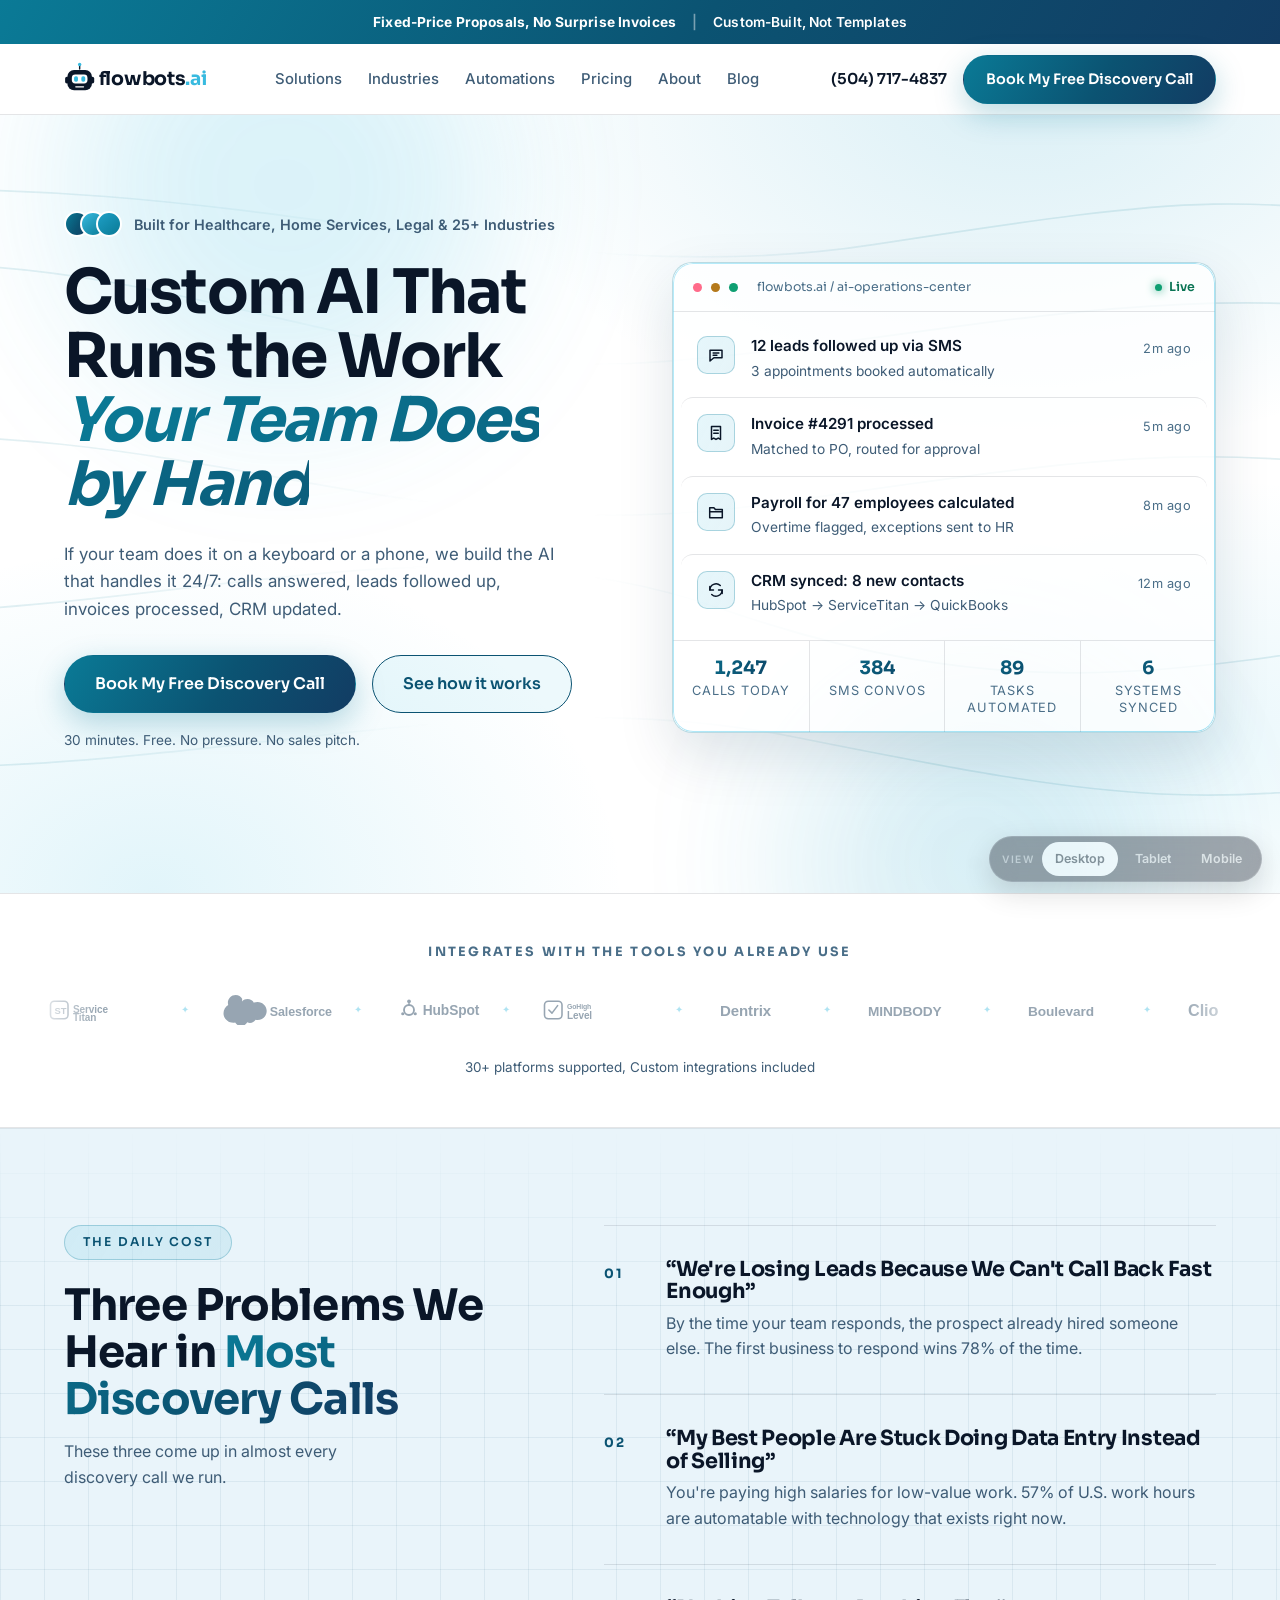
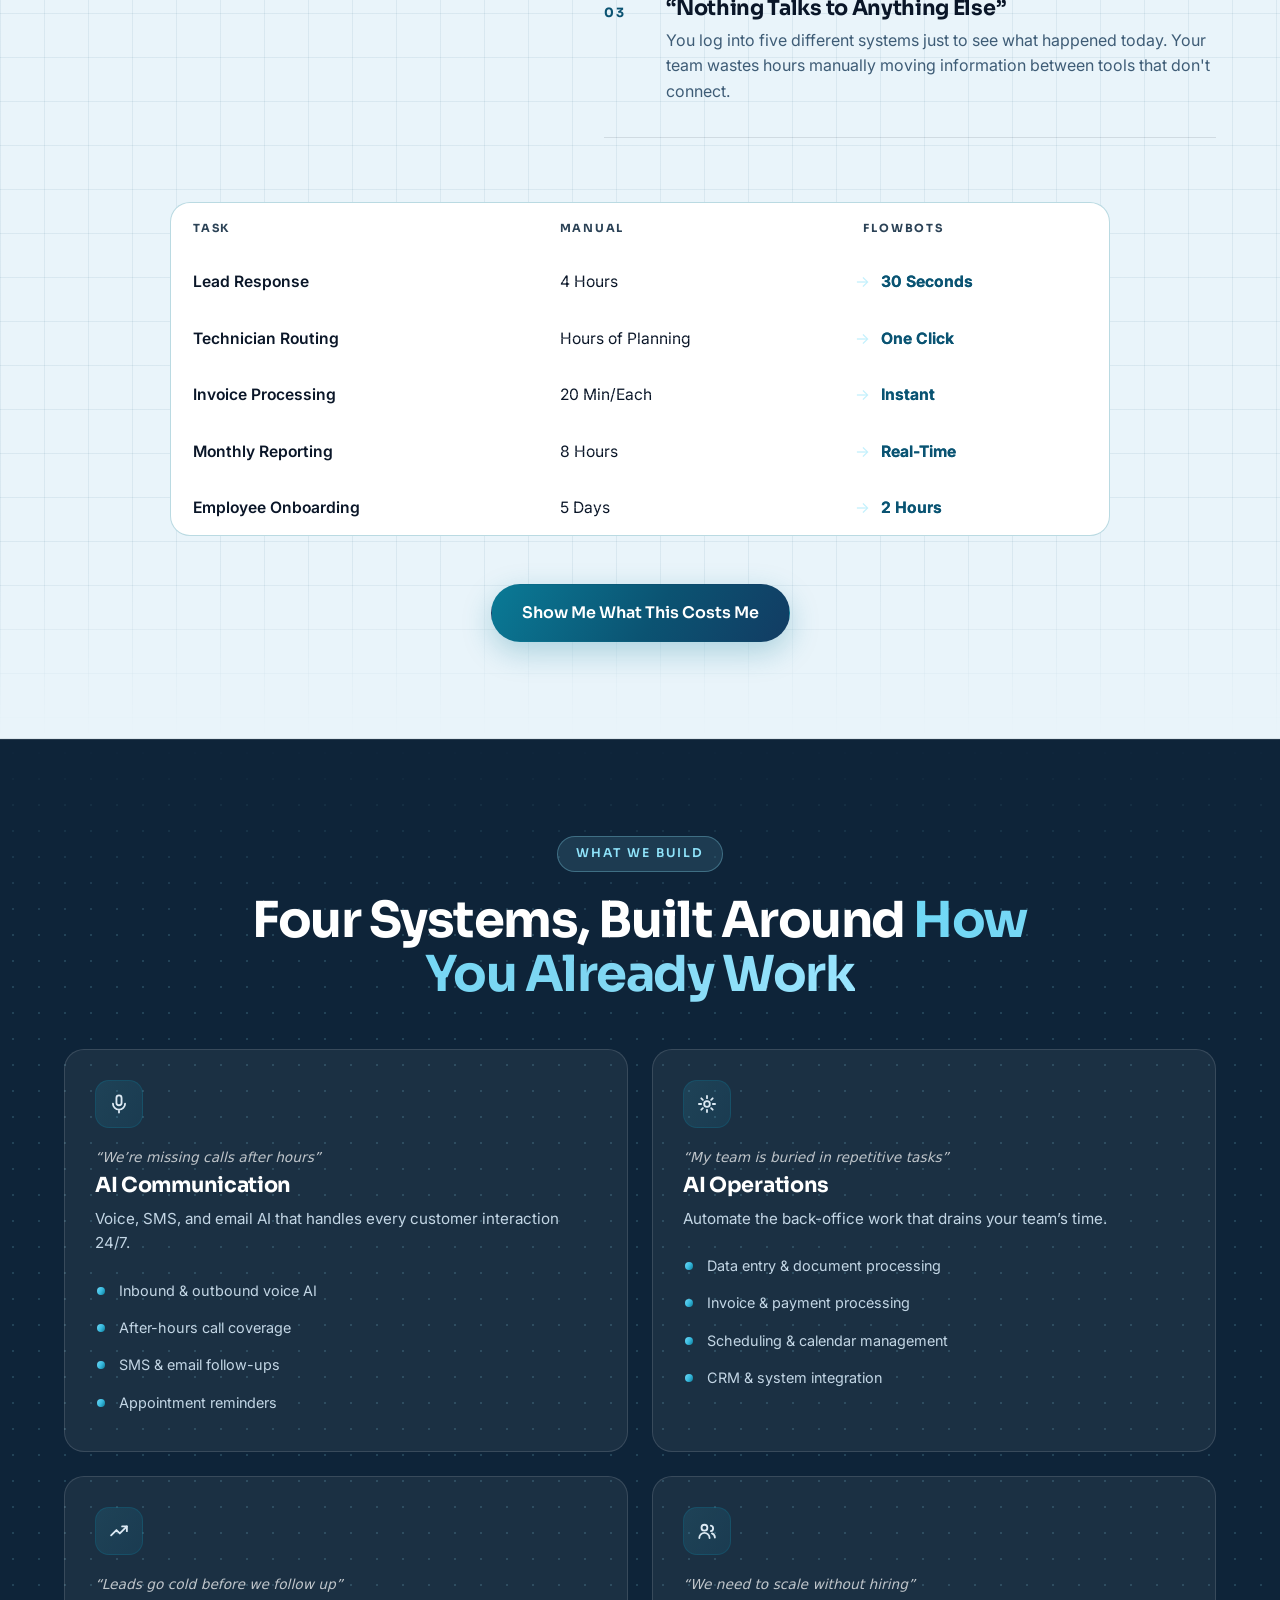
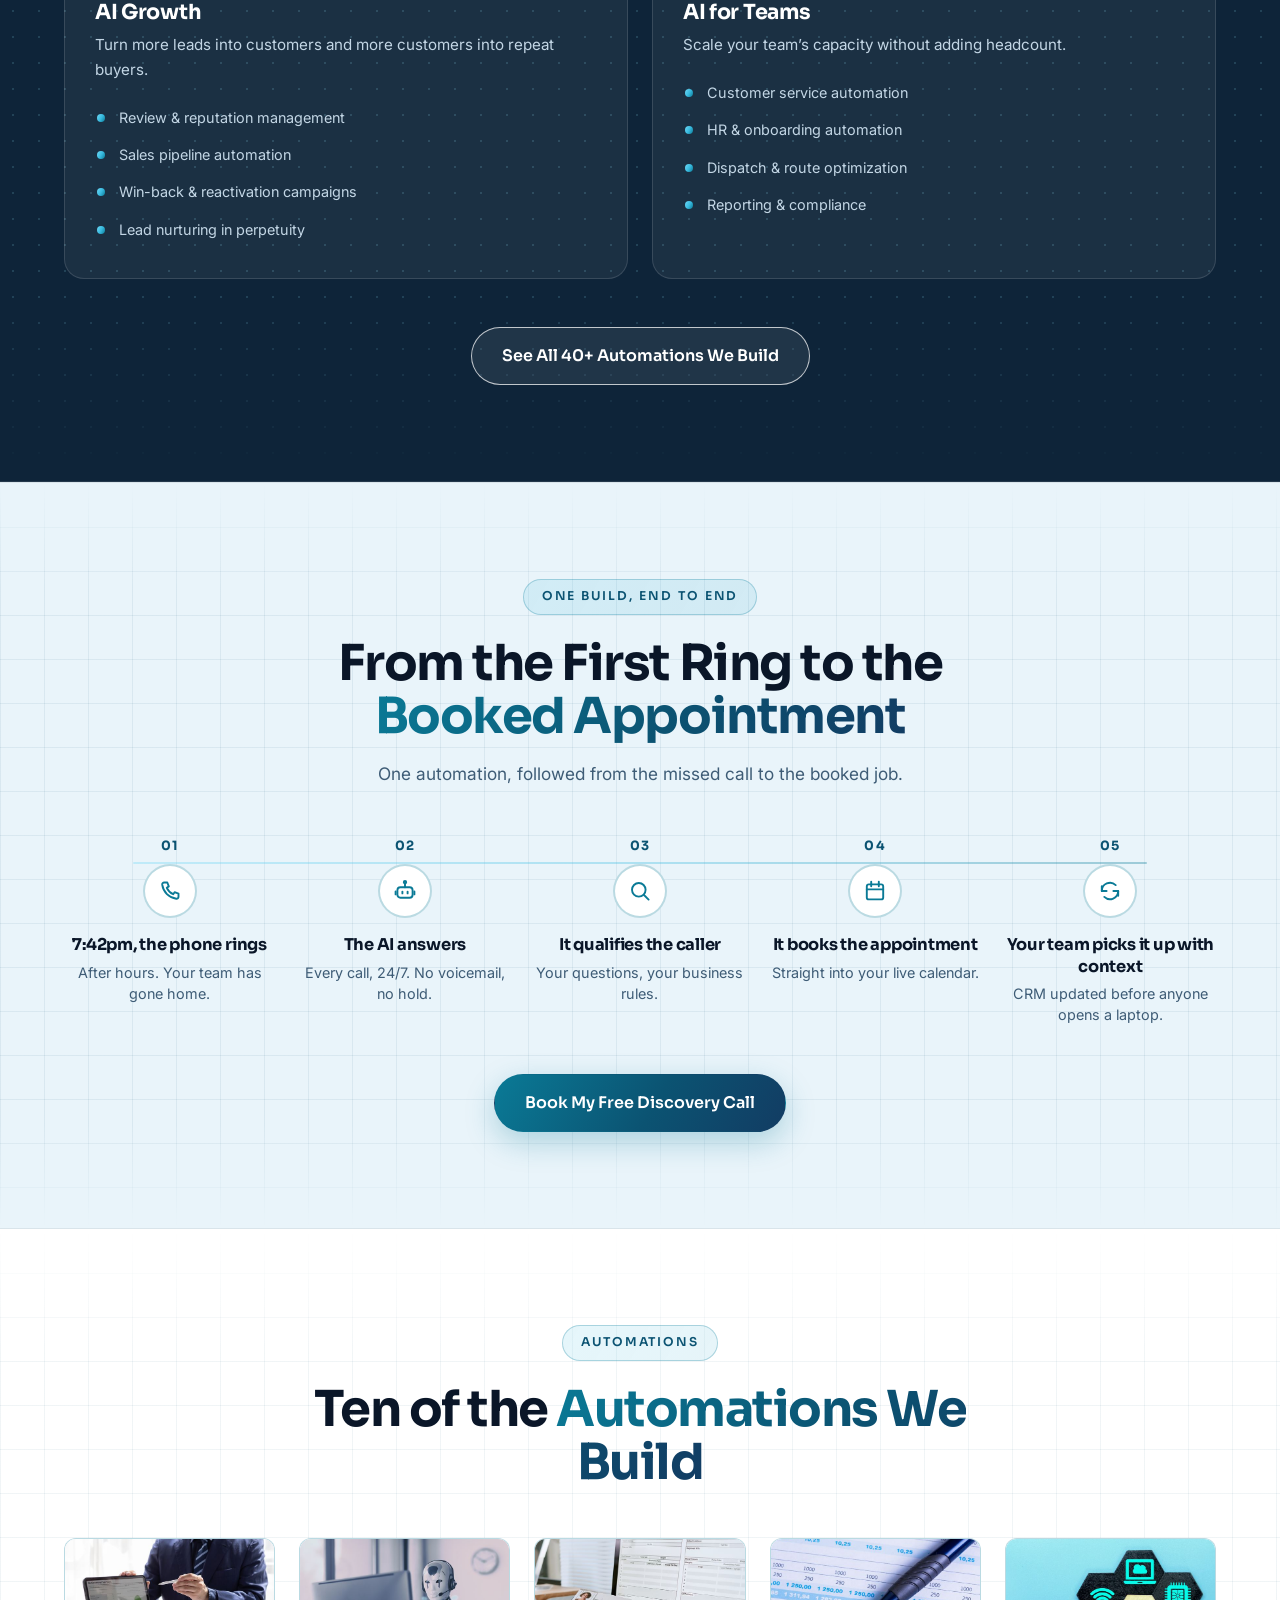
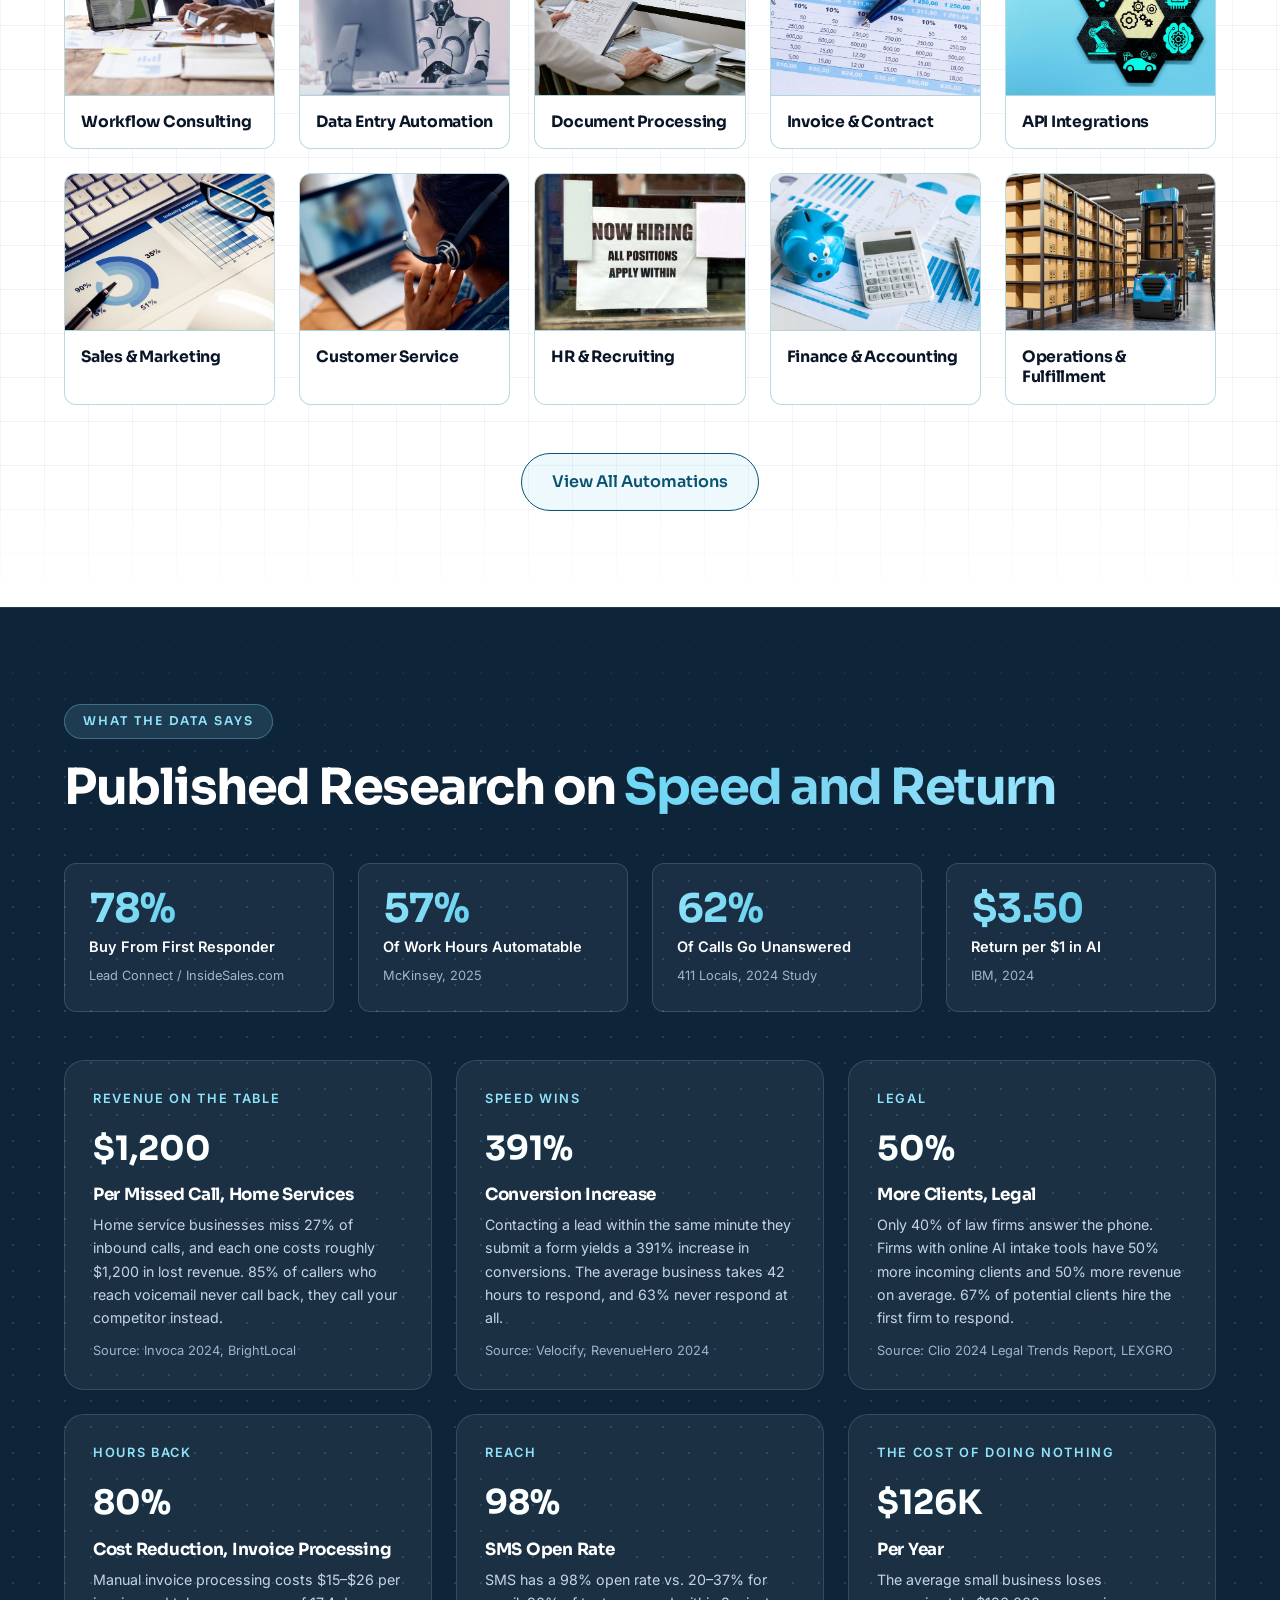
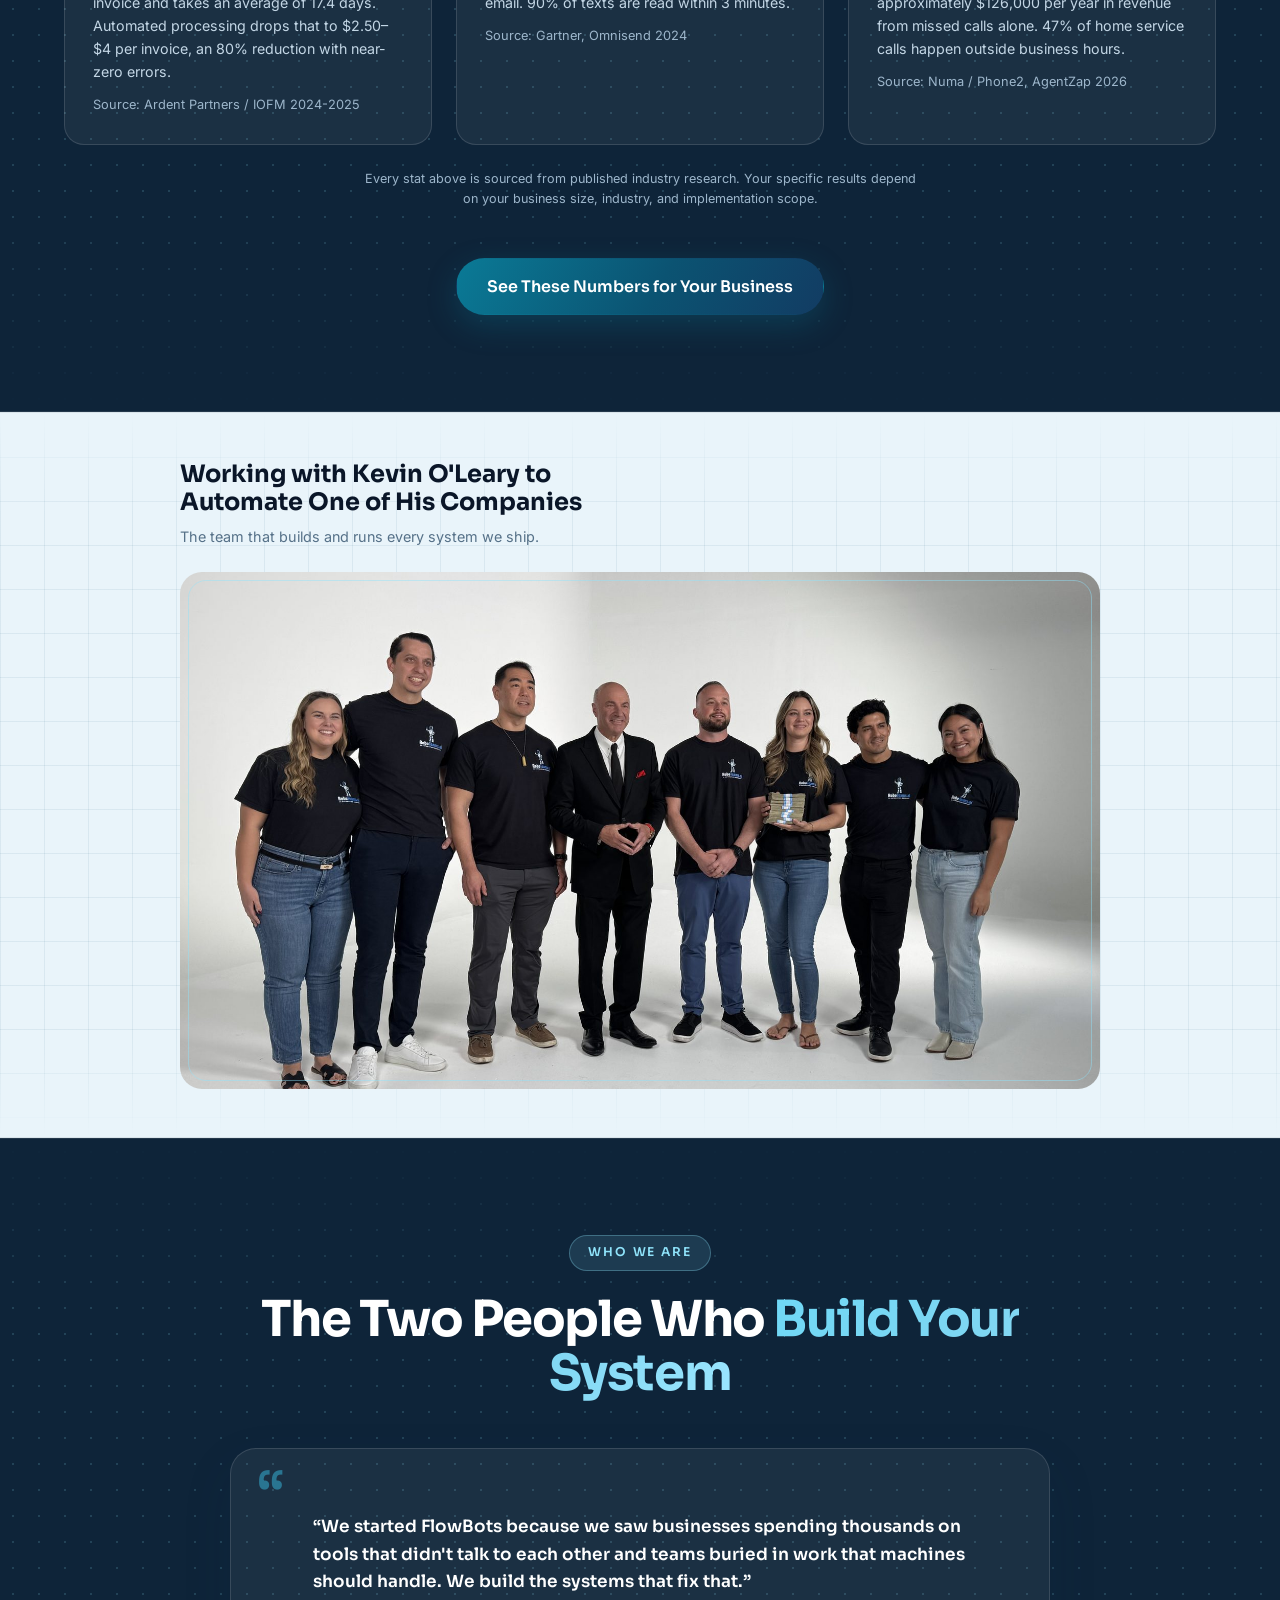
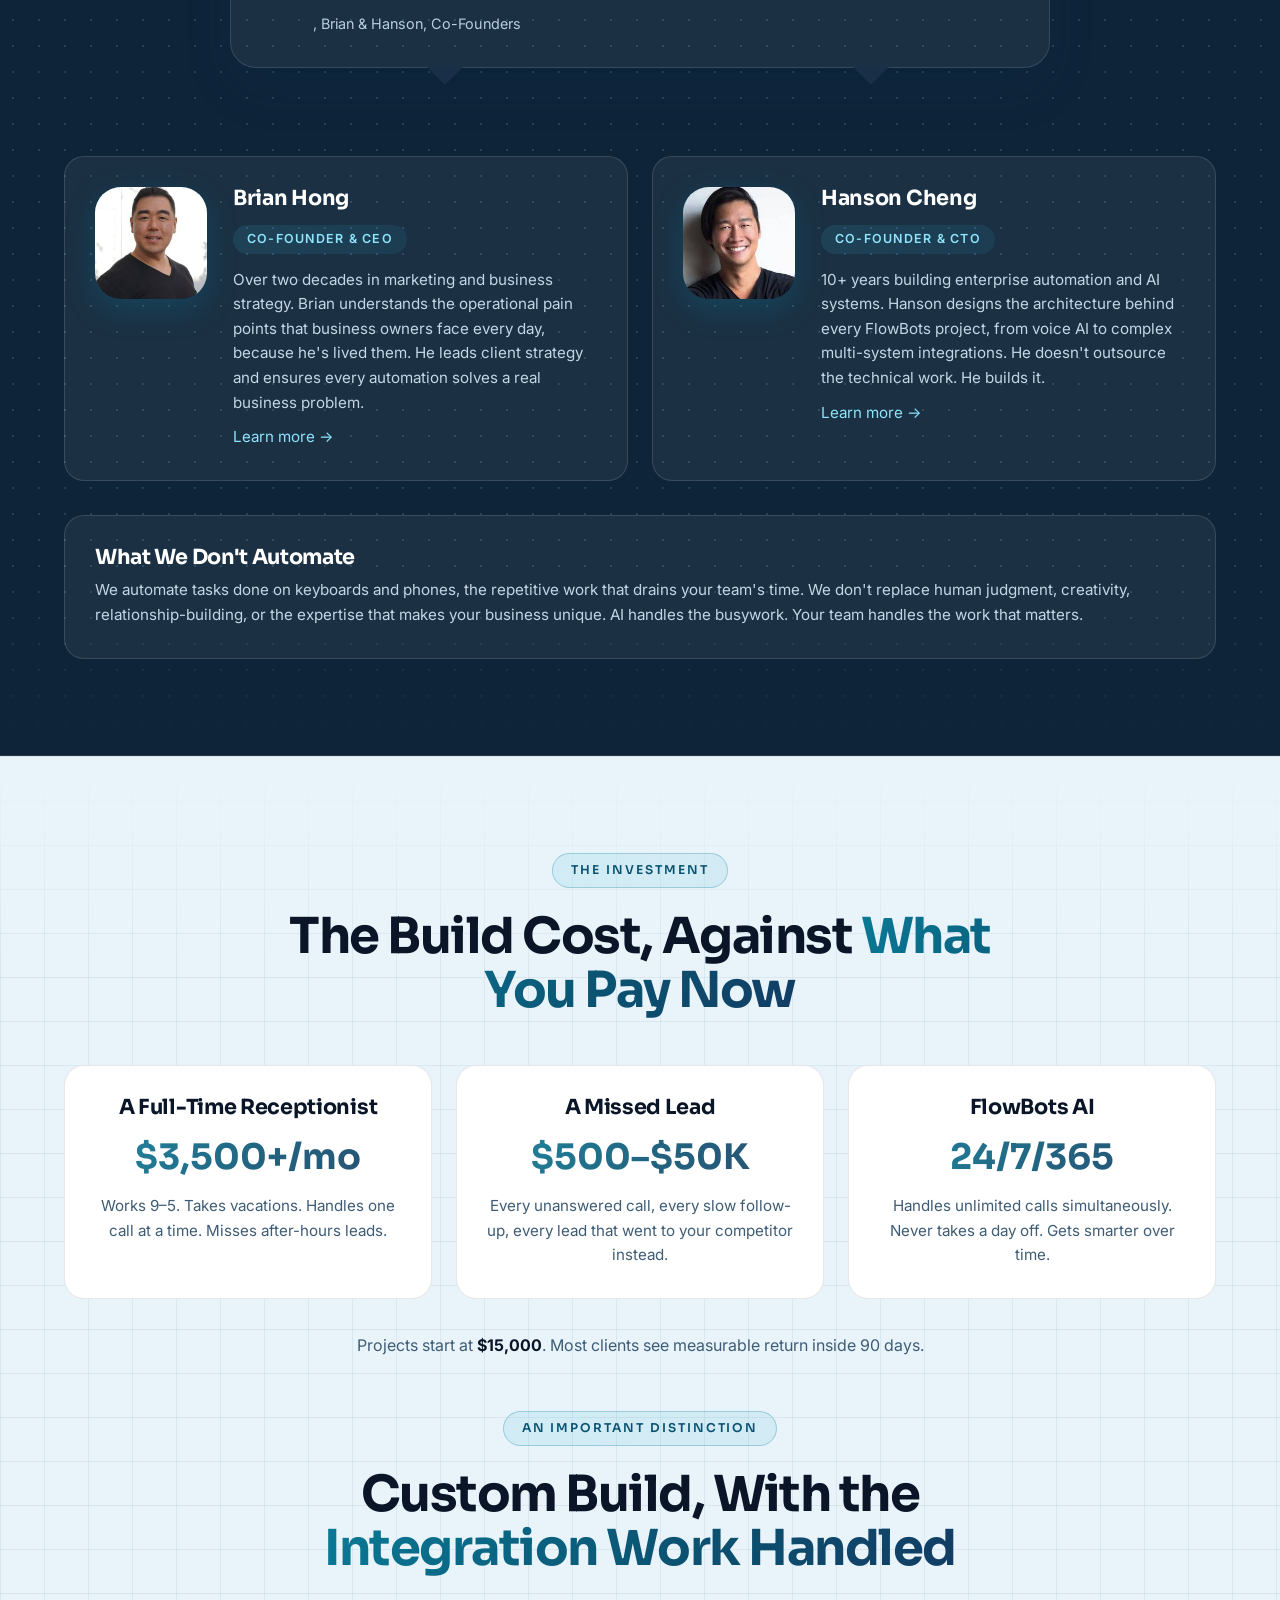
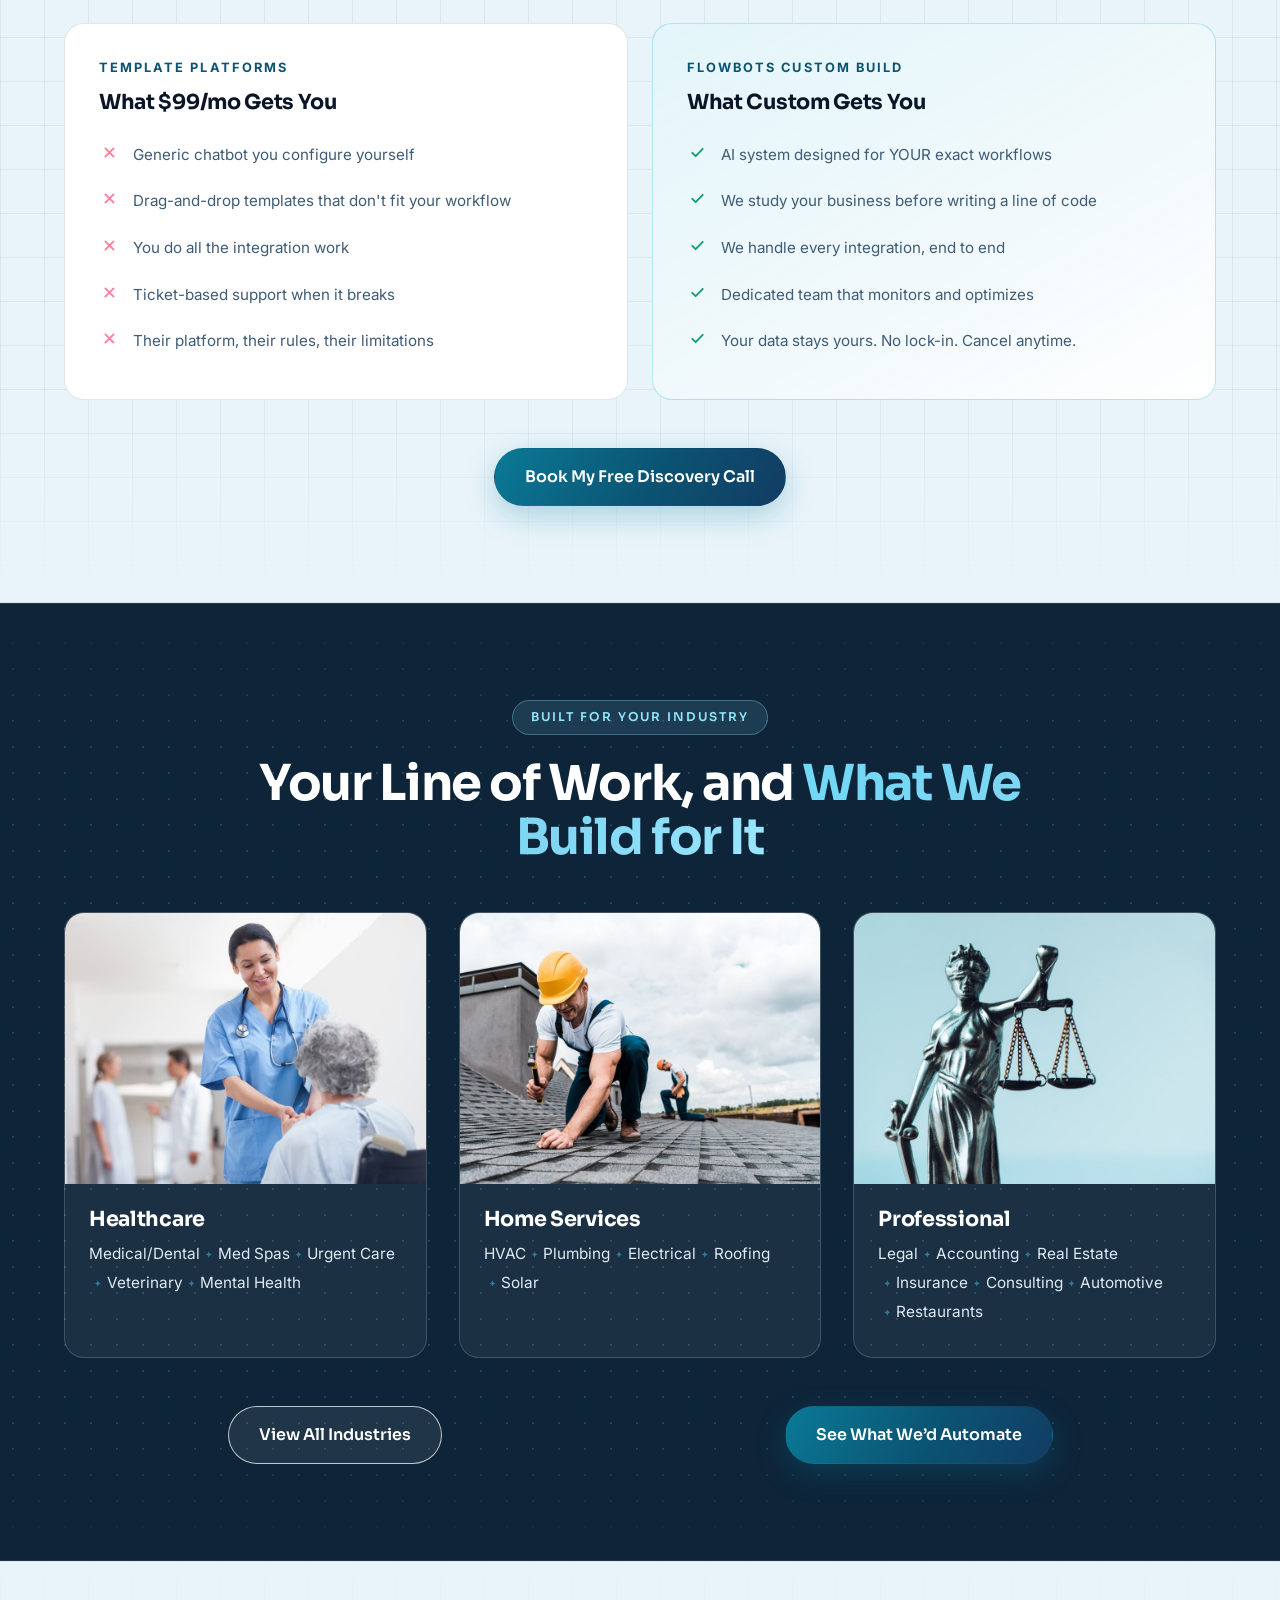
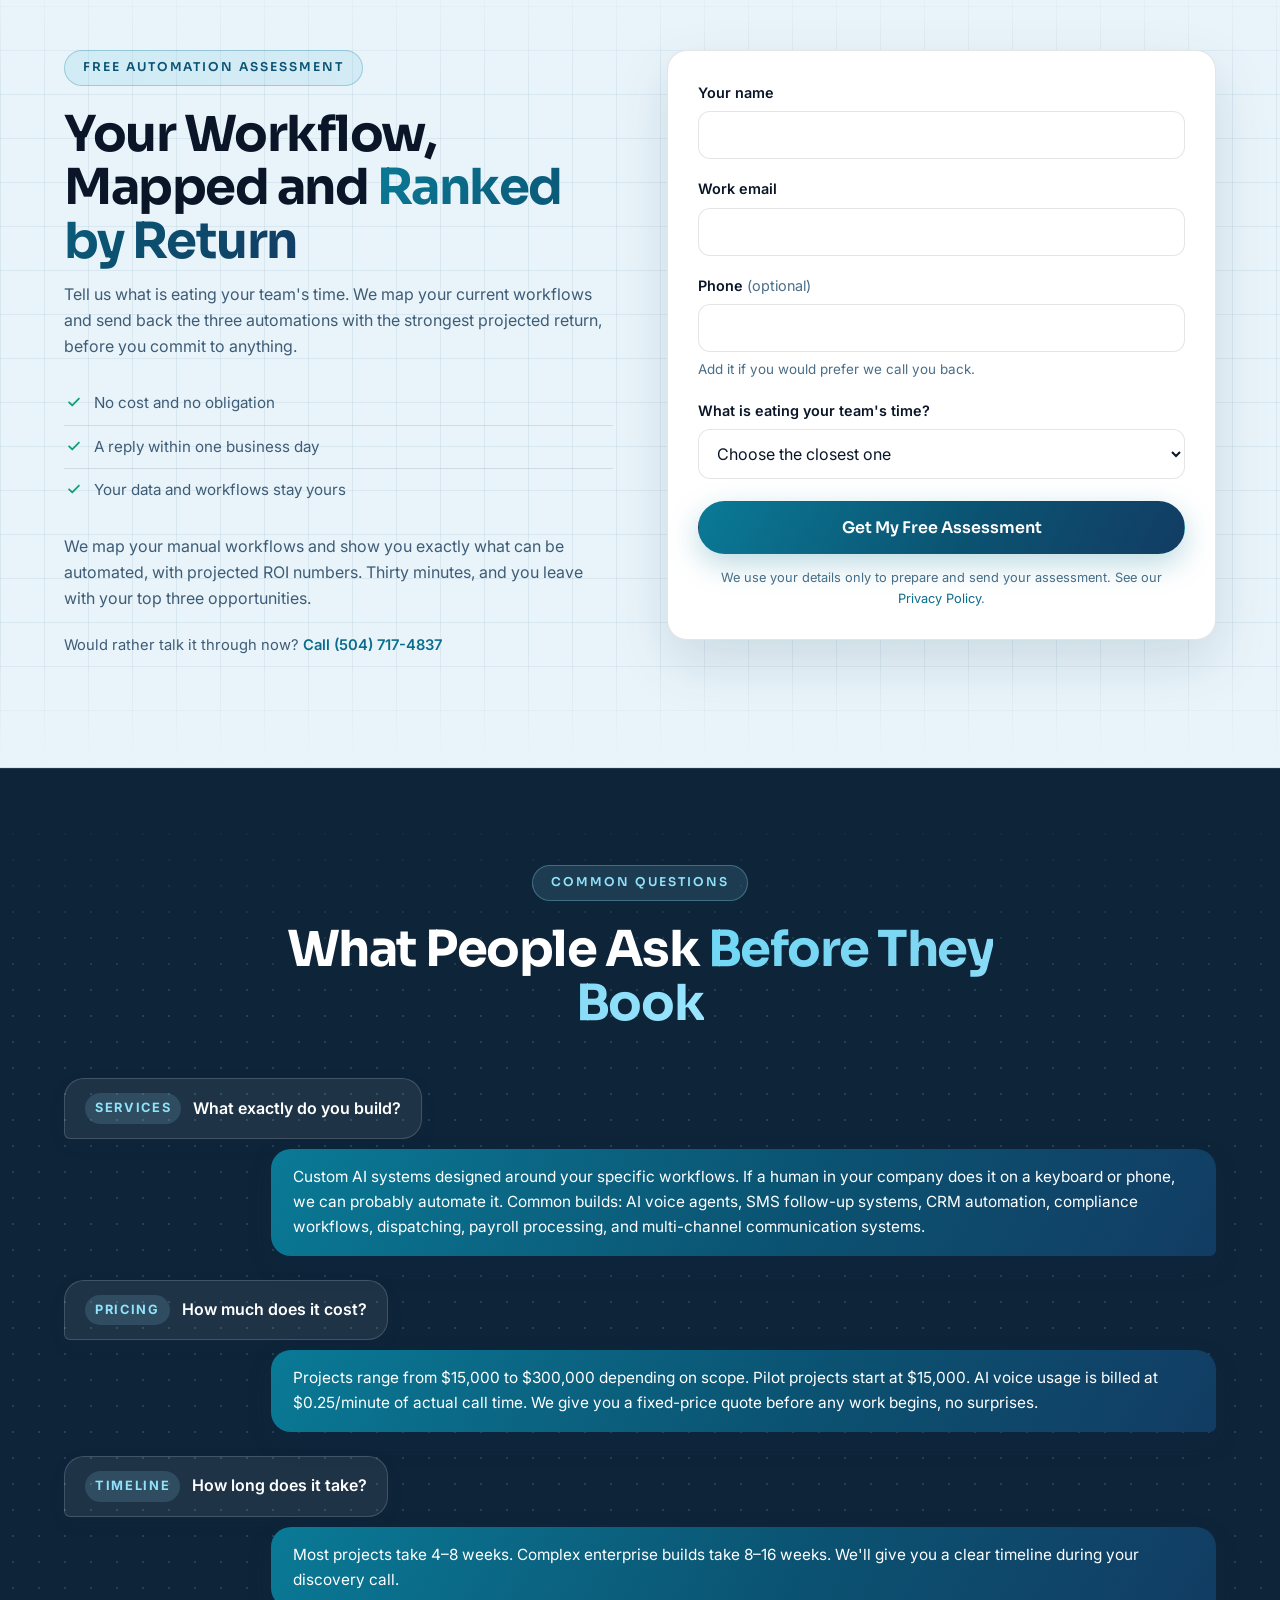
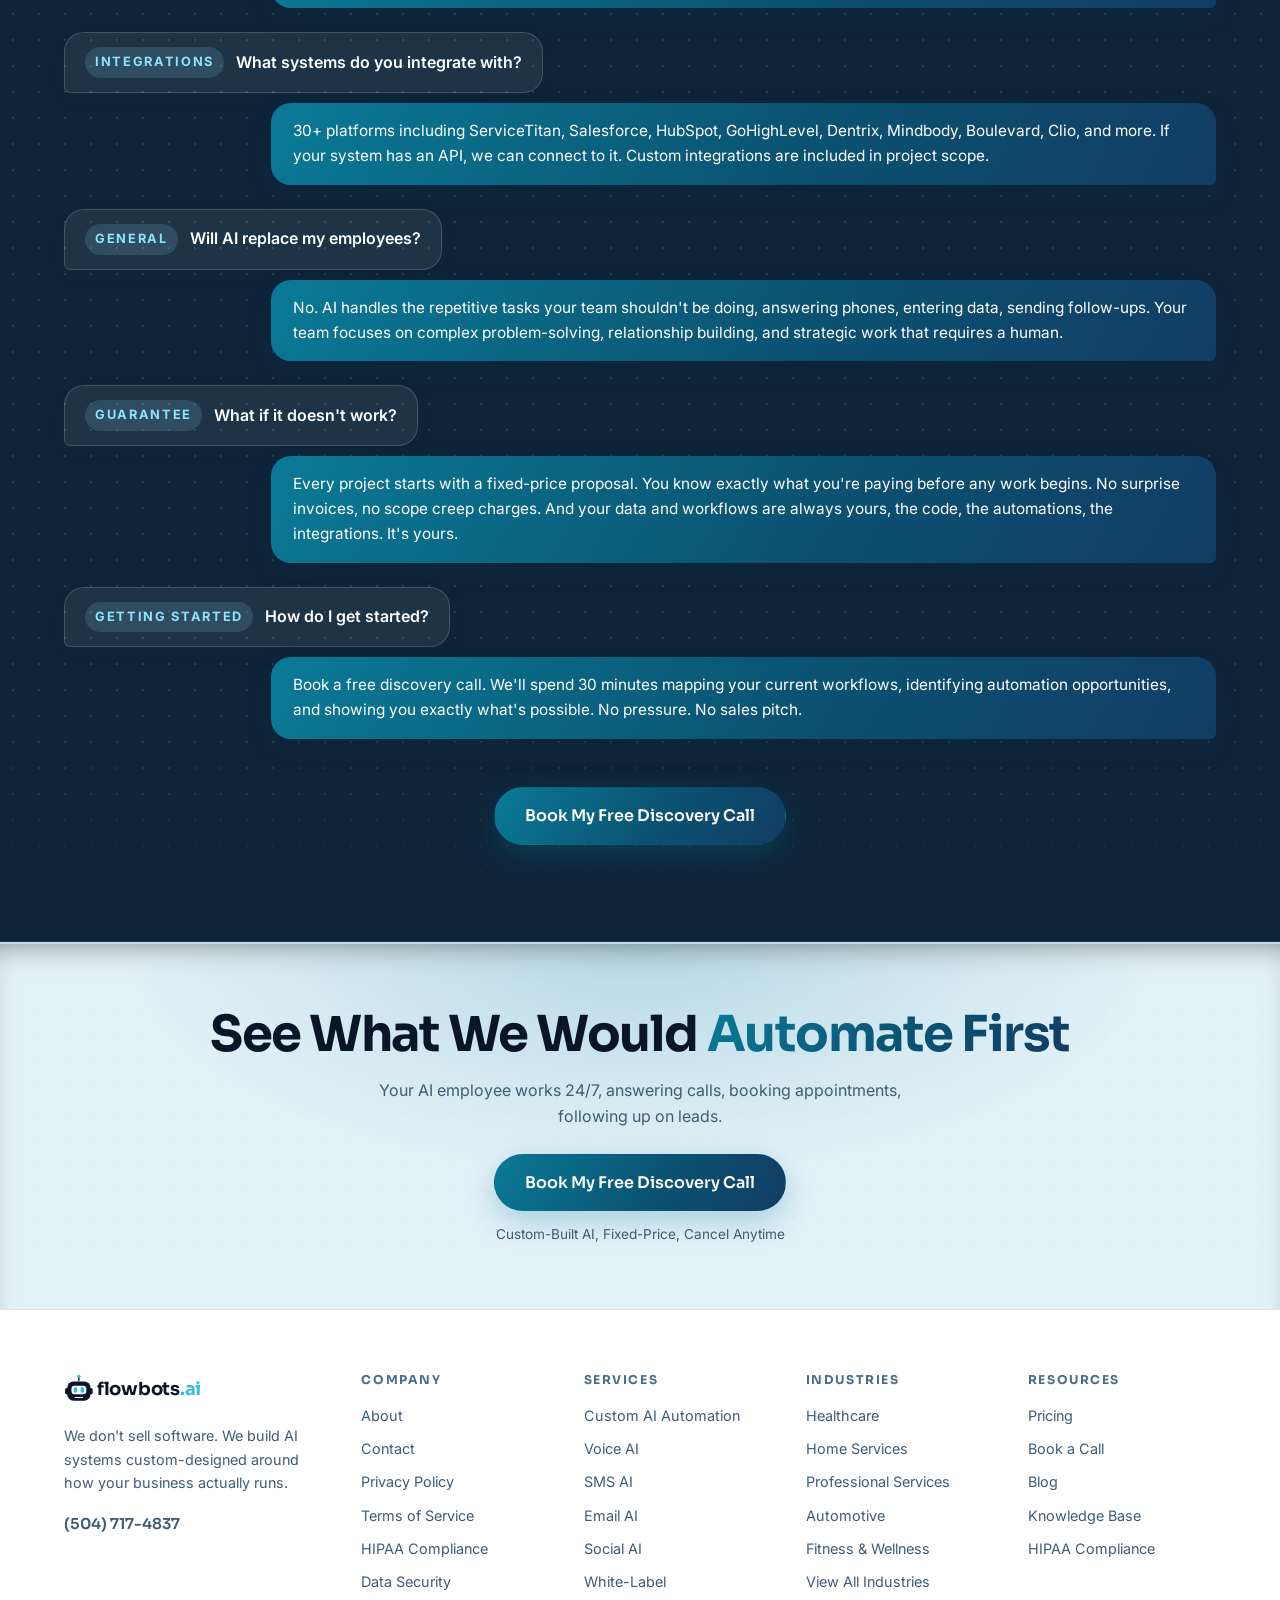
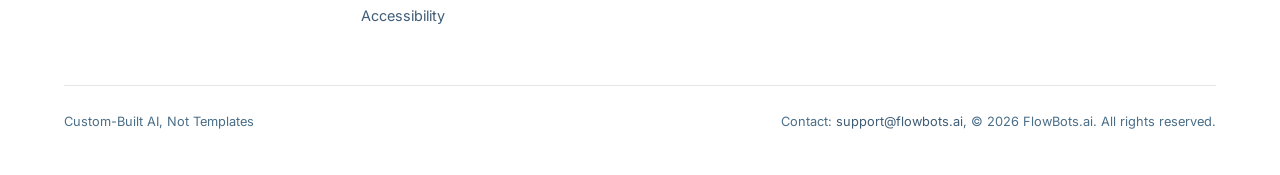
==== commit 0fa57de6: "Star-separated industry lists, textured Automations band, crisper card edges Justine, 2026-08-28.  I" ====
--- a/index.html
+++ b/index.html
@@ -8,7 +8,7 @@
 <link rel="preconnect" href="https://fonts.googleapis.com">
 <link rel="preconnect" href="https://fonts.gstatic.com" crossorigin>
 <link href="https://fonts.googleapis.com/css2?family=Sora:wght@500;600;700&family=Inter:wght@400;500;600&display=swap" rel="stylesheet">
-<link rel="stylesheet" href="style.css?v=89">
+<link rel="stylesheet" href="style.css?v=91">
 <script>/* These are the animated designs: motion is on unless a URL explicitly
    asks for ?motion=off. A production build should restore respect for
    prefers-reduced-motion; this is a review prototype. */
@@ -585,6 +585,6 @@
 })();
 </script>
 
-<script src="app.js?v=89"></script>
+<script src="app.js?v=91"></script>
 </body>
 </html>
--- a/style.css
+++ b/style.css
@@ -2611,15 +2611,21 @@
 .home-v2 .ind-media{margin:0;aspect-ratio:4/3;overflow:hidden;background:rgba(255,255,255,.04)}
 .home-v2 .ind-media img{width:100%;height:100%;object-fit:cover;display:block}
 .home-v2 .ind-card h3{margin:0;padding:var(--s5) var(--s5) var(--s3);font-size:1.3rem}
+/* Sub-categories run as one wrapped line separated by the same four-pointed
+   star the integration marquee uses (\2726), rather than a stacked bullet
+   list. Justine, 2026-08-28. */
 .home-v2 .ind-card ul{
   margin:0;padding:0 var(--s5) var(--s6);list-style:none;
+  display:flex;flex-wrap:wrap;align-items:center;row-gap:4px;
 }
 .home-v2 .ind-card li{
-  position:relative;padding-left:20px;margin-bottom:7px;color:#DCEBF4;font-size:.96rem;
-}
-.home-v2 .ind-card li::before{
-  content:"";position:absolute;left:0;top:.62em;
-  width:7px;height:7px;border-radius:50%;background:var(--blue-bright);
+  position:static;padding:0;margin:0;color:#DCEBF4;font-size:.96rem;
+  display:inline-flex;align-items:center;
+}
+.home-v2 .ind-card li::before{content:none}
+.home-v2 .ind-card li + li::before{
+  content:"\2726";display:inline-block;margin:0 .5em;
+  font-size:.6rem;line-height:1;color:var(--blue-bright);opacity:.55;
 }
 @media(max-width:860px){
   .home-v2 #industries .ind-grid{grid-template-columns:1fr;gap:var(--s5)}
@@ -2634,3 +2640,28 @@
 
 /* Back-to-top measured 42px at 390px, two short of the 44px minimum. */
 .home-v2 .to-top{min-width:44px;min-height:44px}
+
+/* ---------- Automations: textured ground and crisper card edges ----------
+   Justine, 2026-08-28. The section sits on the plain white band, which had
+   no texture while every other band has one. It takes the light-band fine
+   grid, matching .sec-lightblue, since its ground is light. */
+.home-v2 #automations{position:relative;isolation:isolate}
+.home-v2 #automations > *{position:relative;z-index:1}
+.home-v2 #automations::after{
+  content:"";position:absolute;inset:0;z-index:0;pointer-events:none;
+  background-image:
+    linear-gradient(rgba(11,83,114,.06) 1px,transparent 1px),
+    linear-gradient(90deg,rgba(11,83,114,.06) 1px,transparent 1px);
+  background-size:44px 44px;
+  mask-image:linear-gradient(180deg,transparent,#000 14%,#000 86%,transparent);
+  -webkit-mask-image:linear-gradient(180deg,transparent,#000 14%,#000 86%,transparent);
+}
+/* --line is rgba(10,22,40,.11) and all but vanished against the texture.
+   --line-2 is the brand-tinted boundary used elsewhere for controls. */
+.home-v2 .auto-card{
+  border:1px solid var(--line-2);
+  background:var(--surface);
+}
+.home-v2 .auto-card:hover{border-color:var(--blue-deep)}
+/* hairline between the photograph and its label */
+.home-v2 .auto-media{border-bottom:1px solid var(--line-2)}
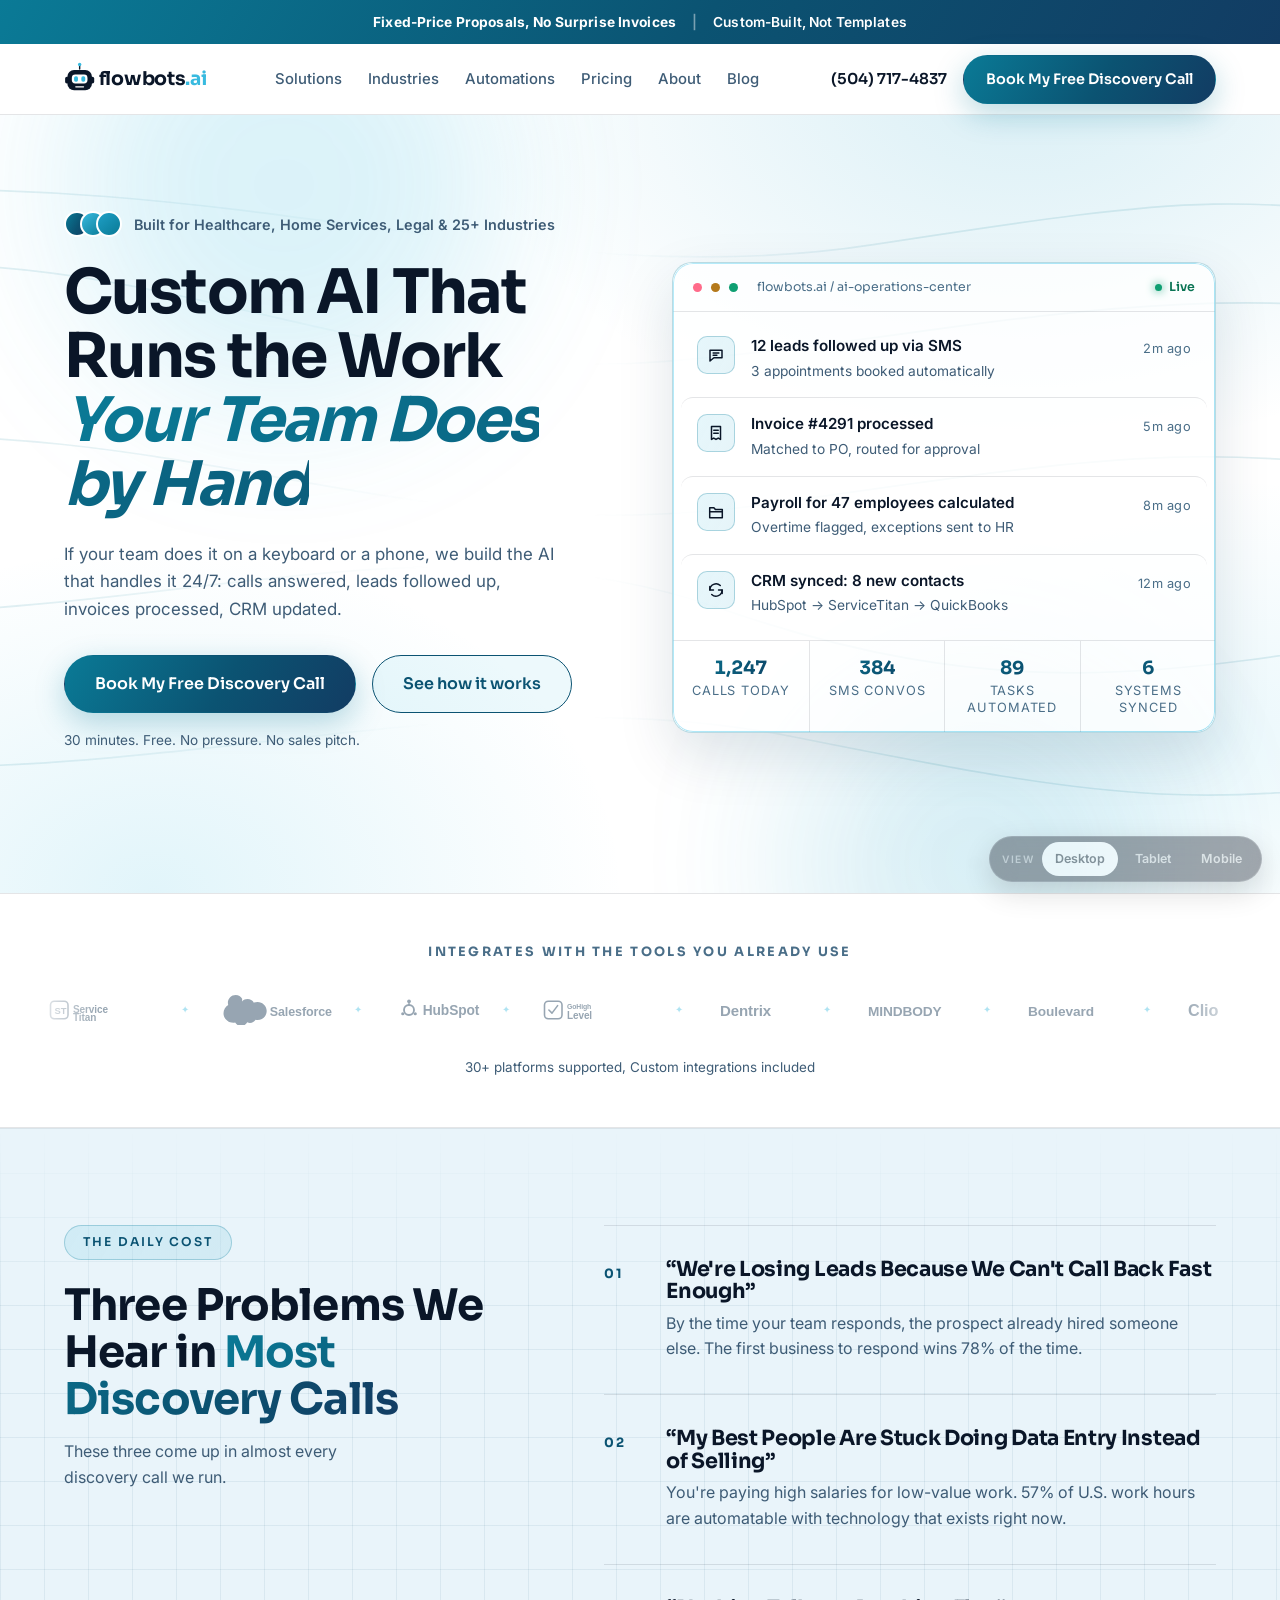
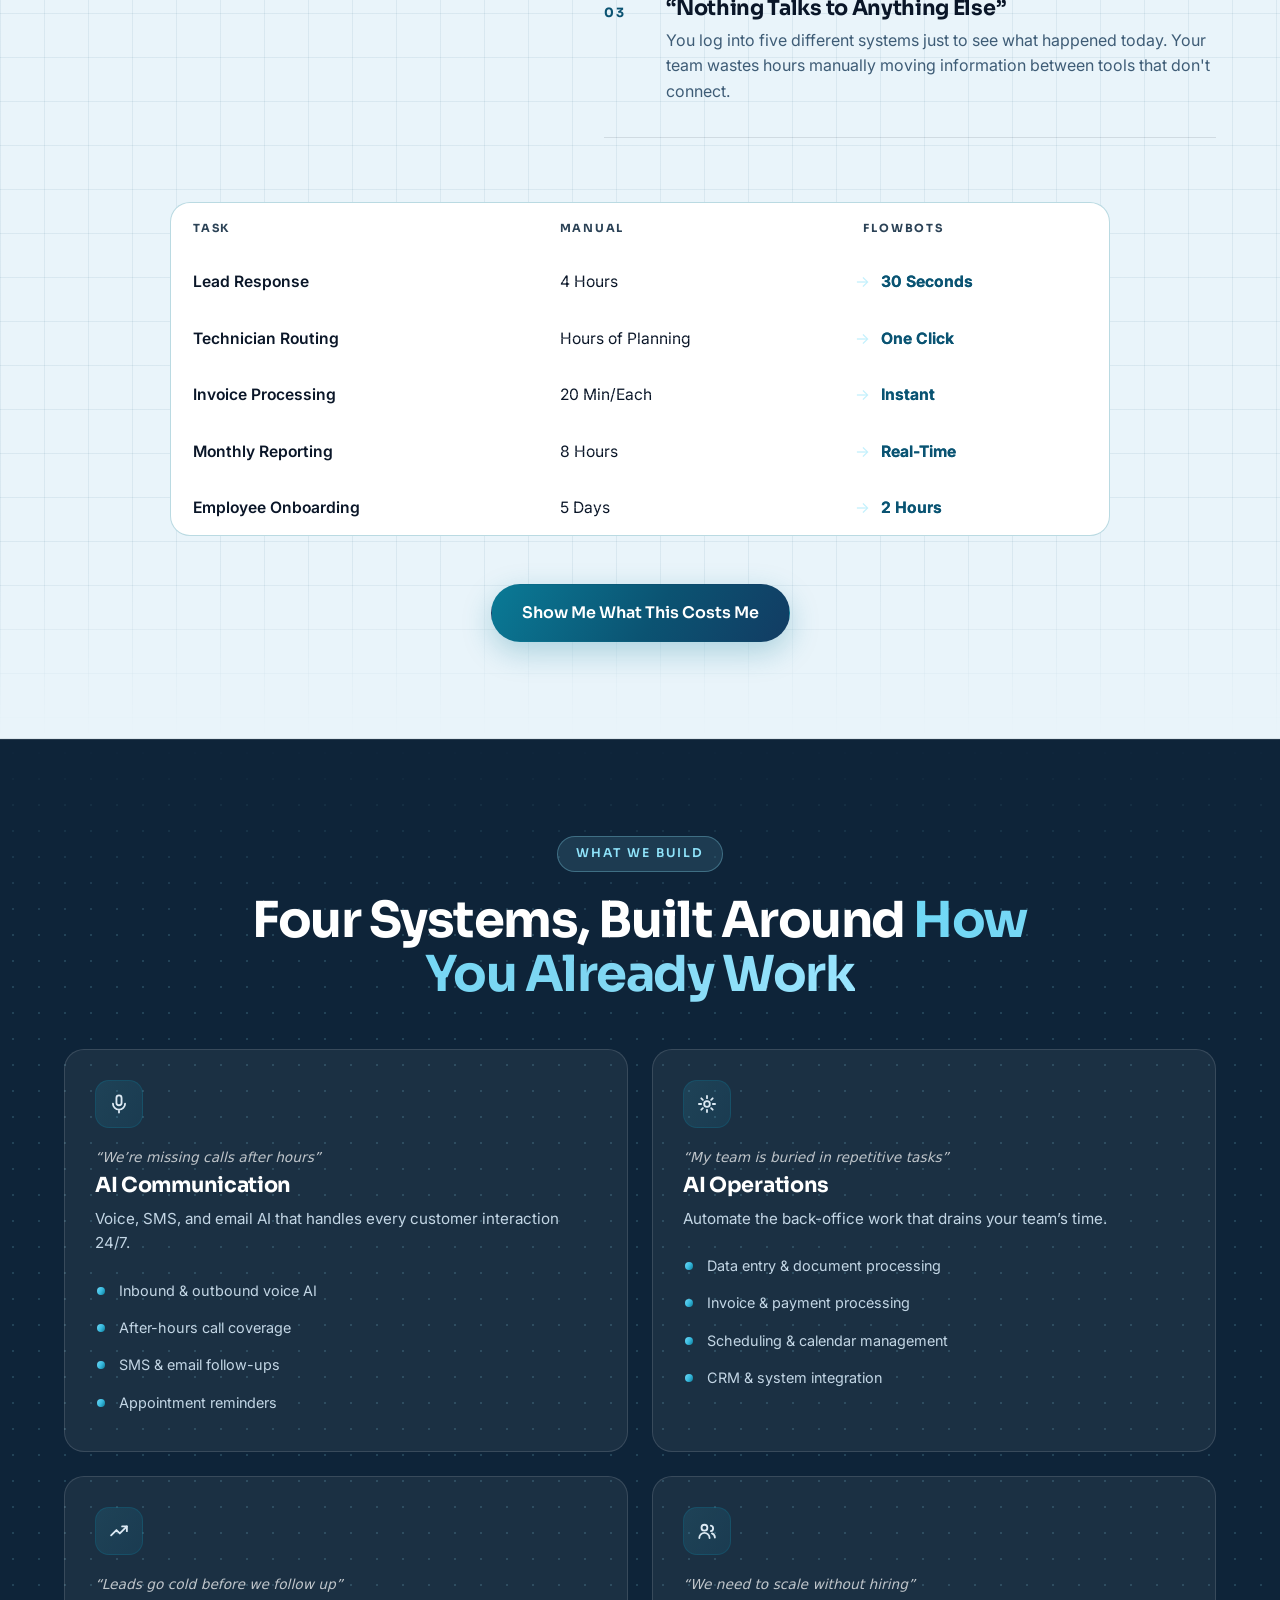
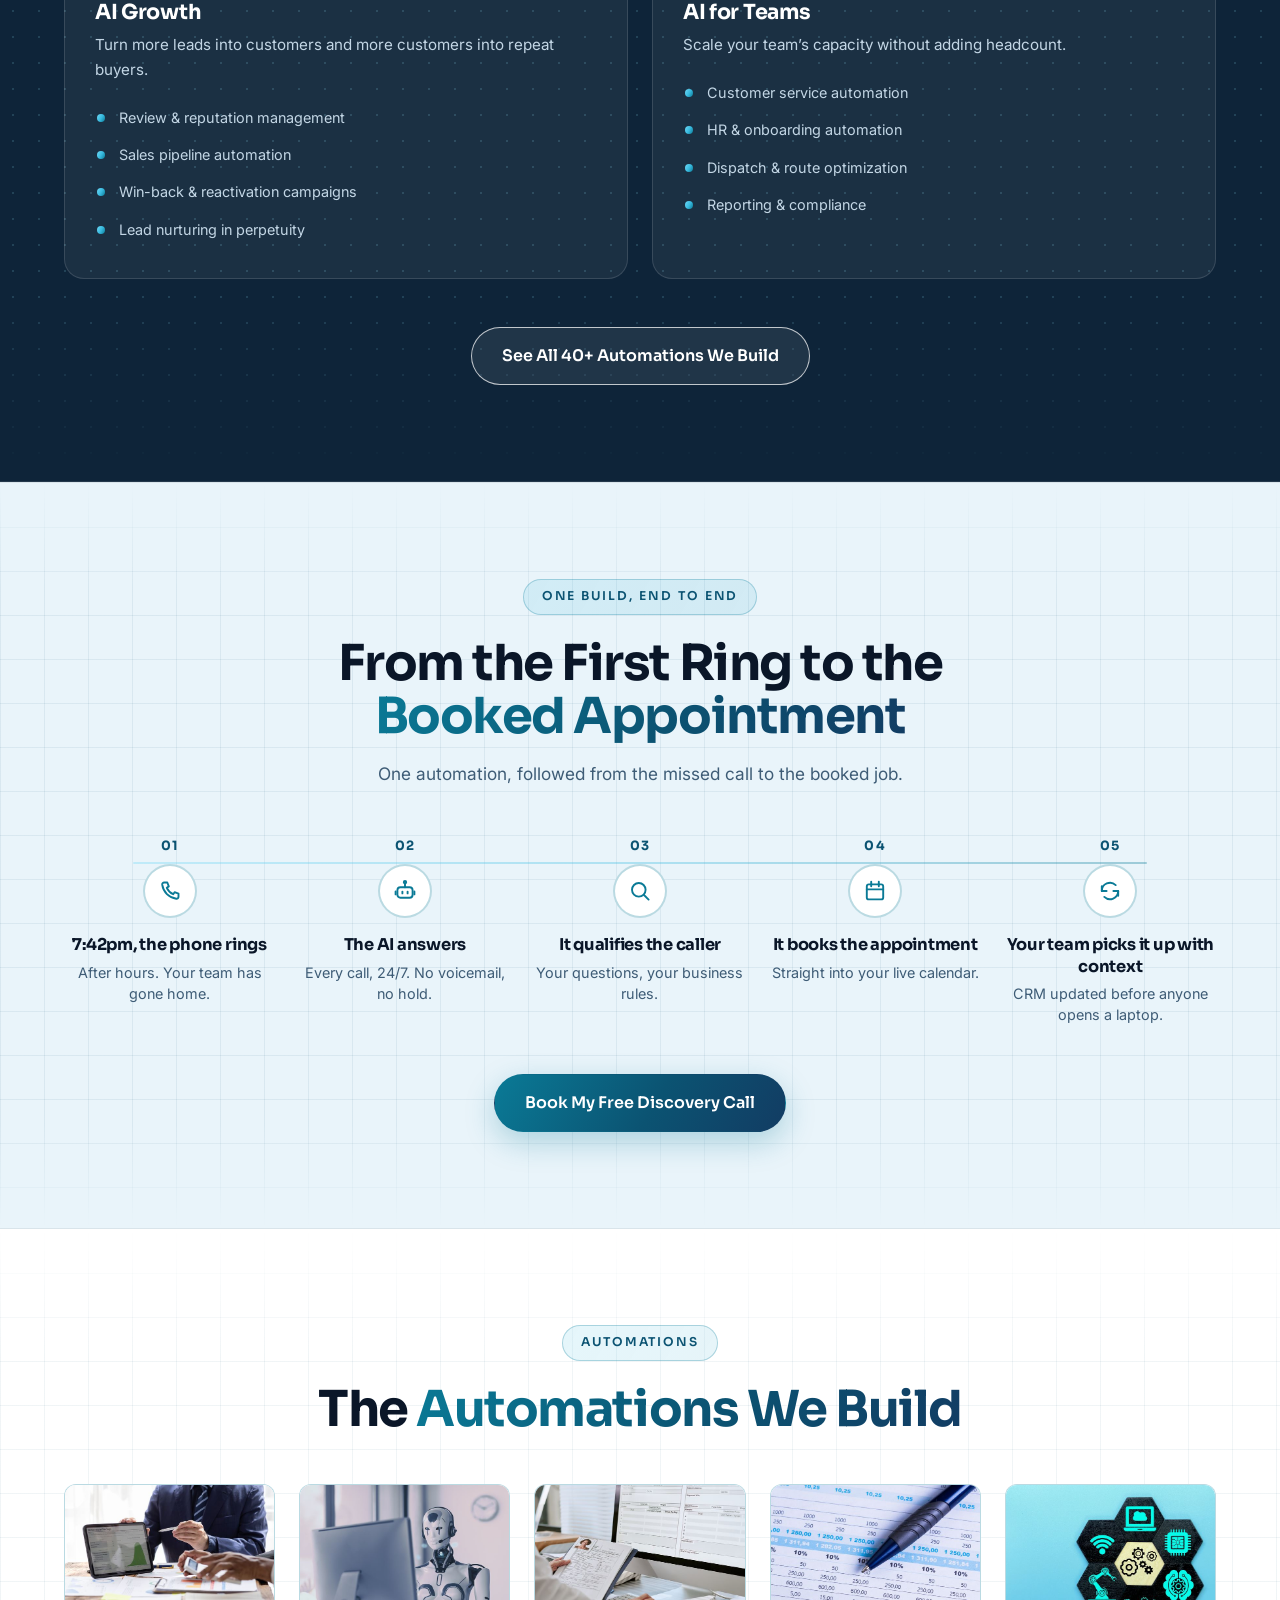
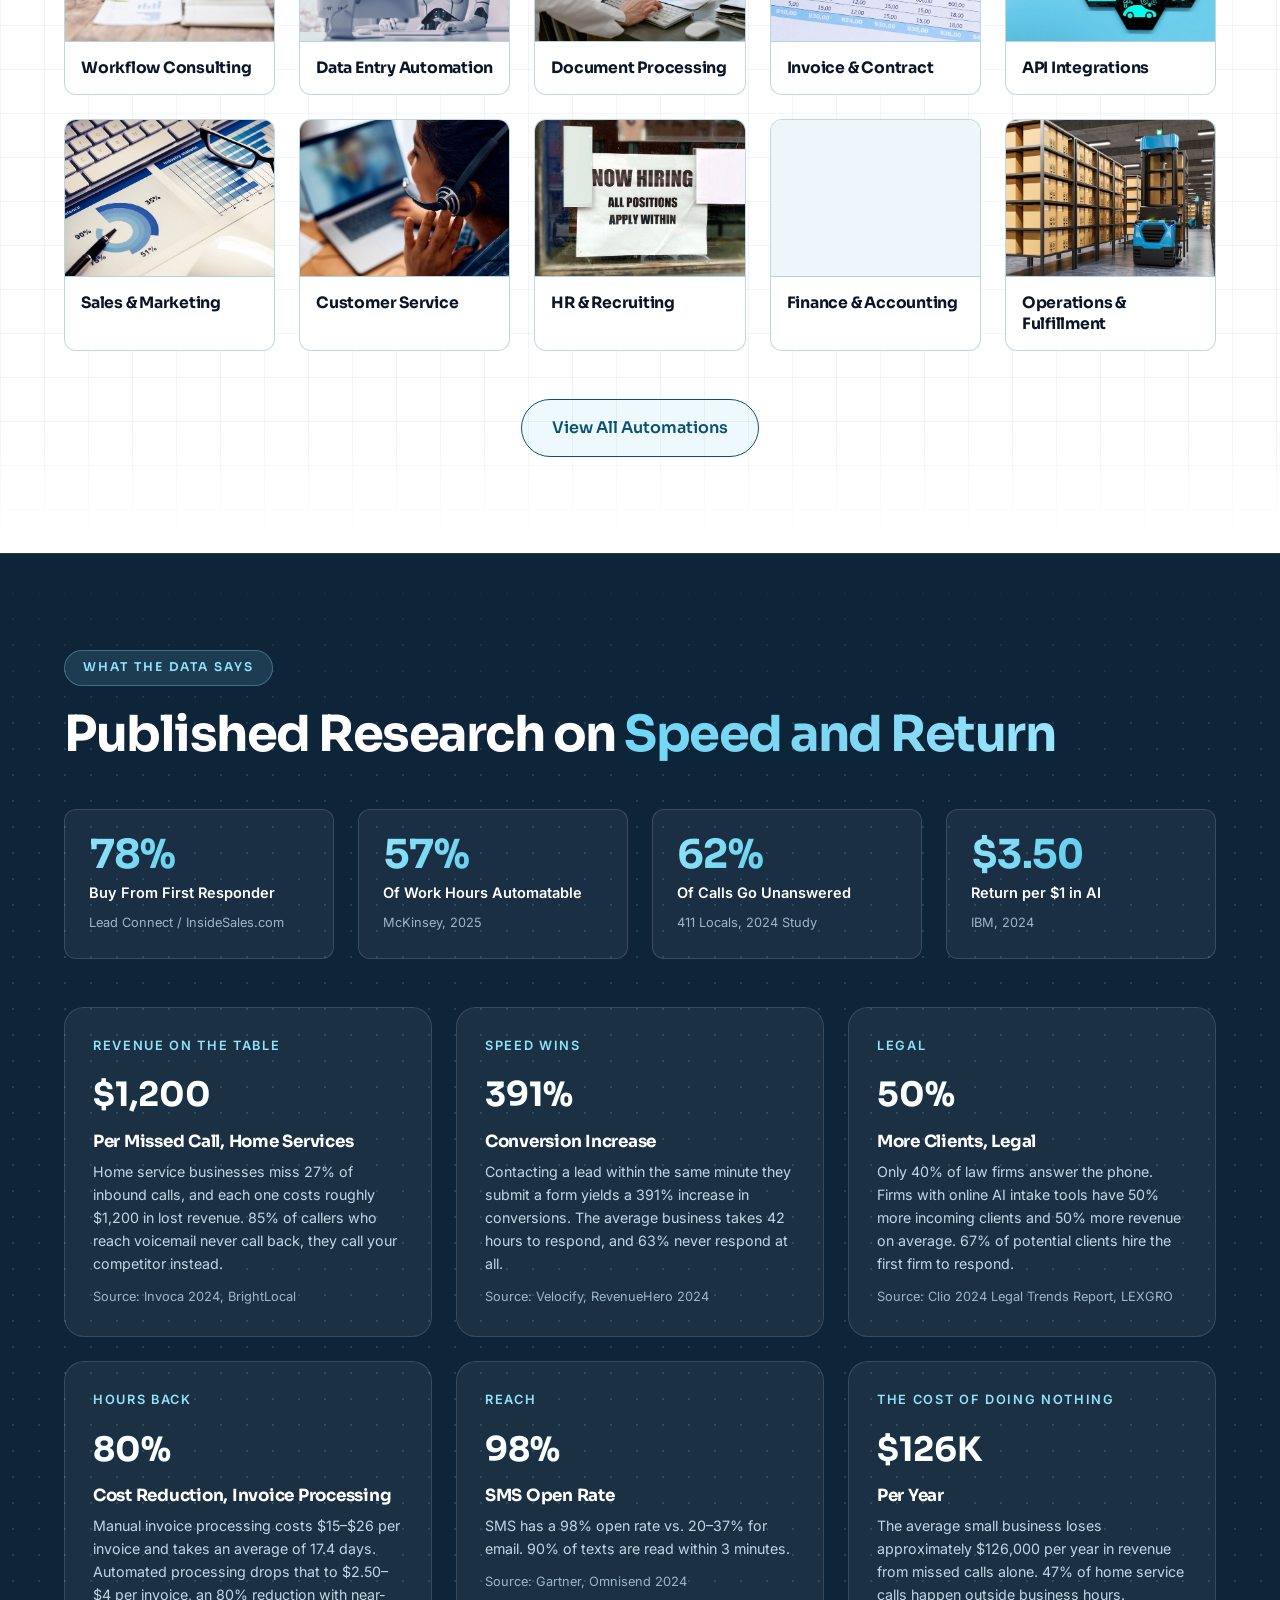
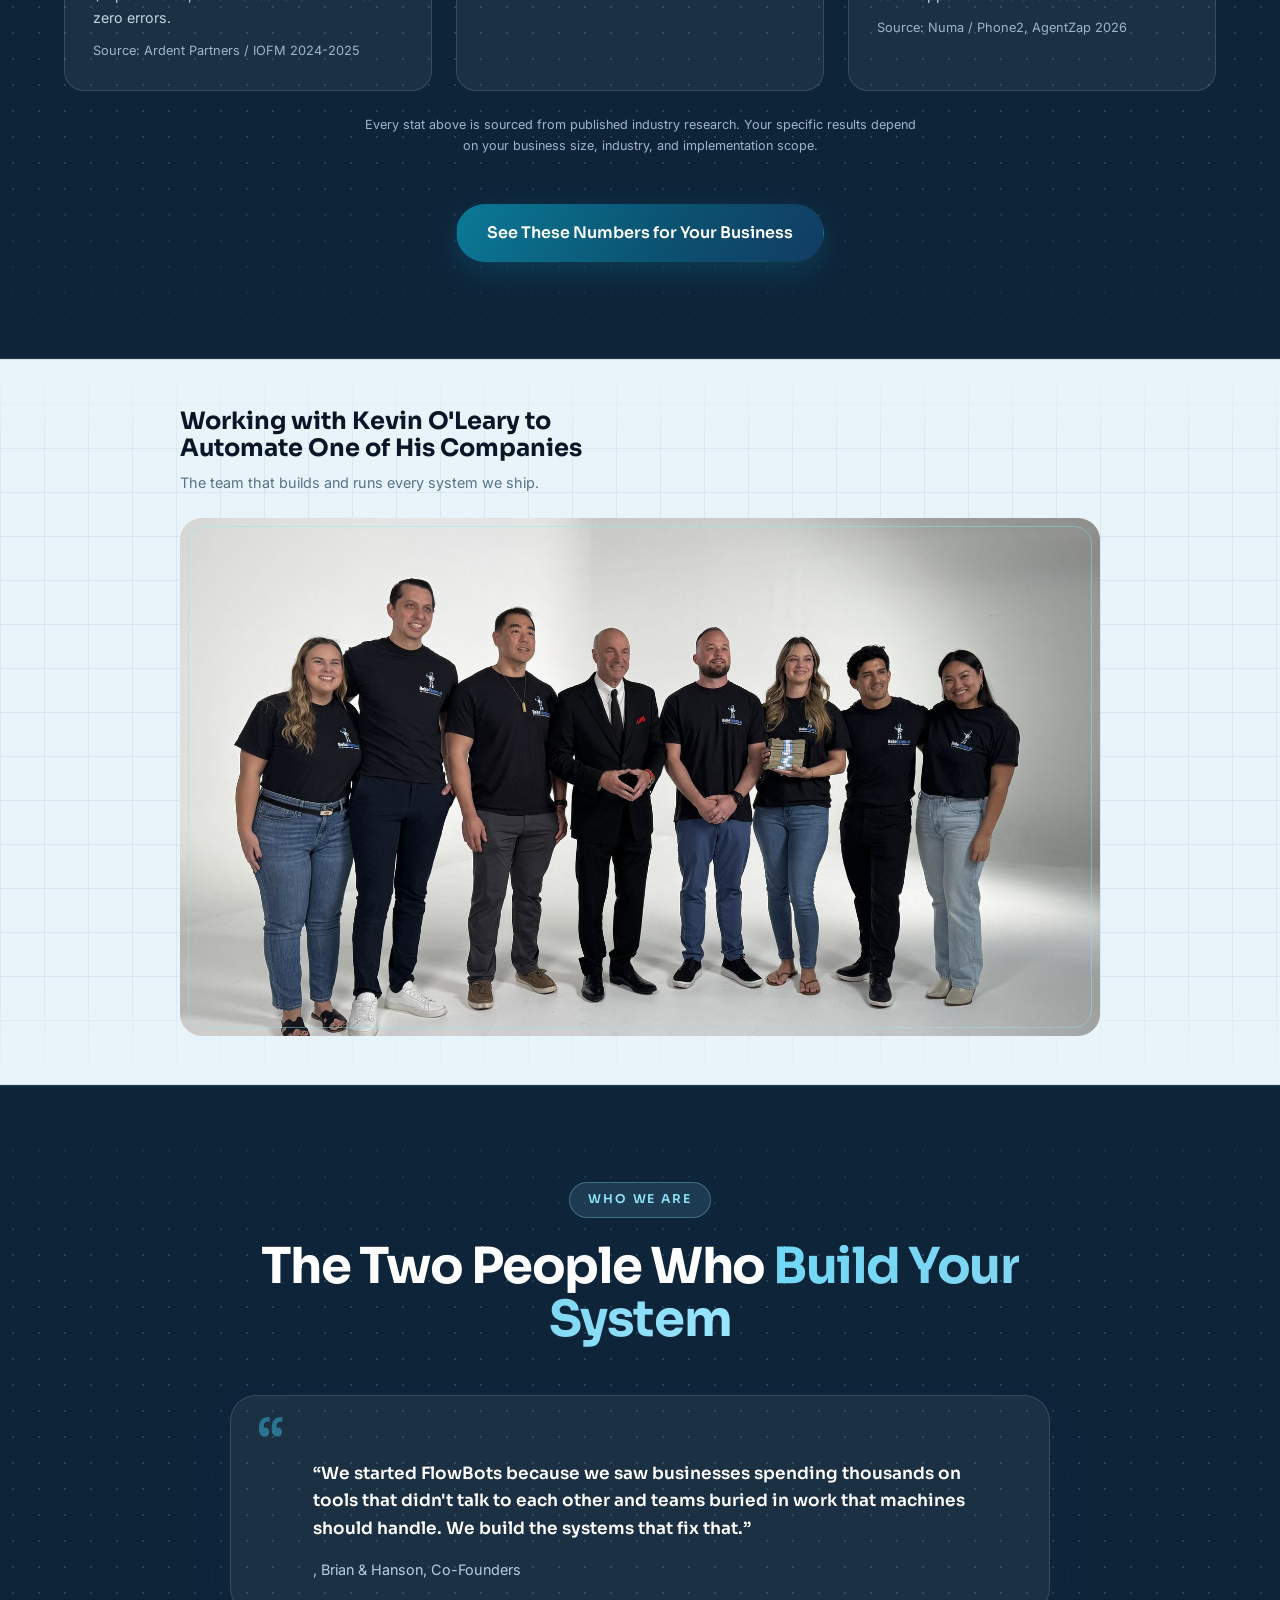
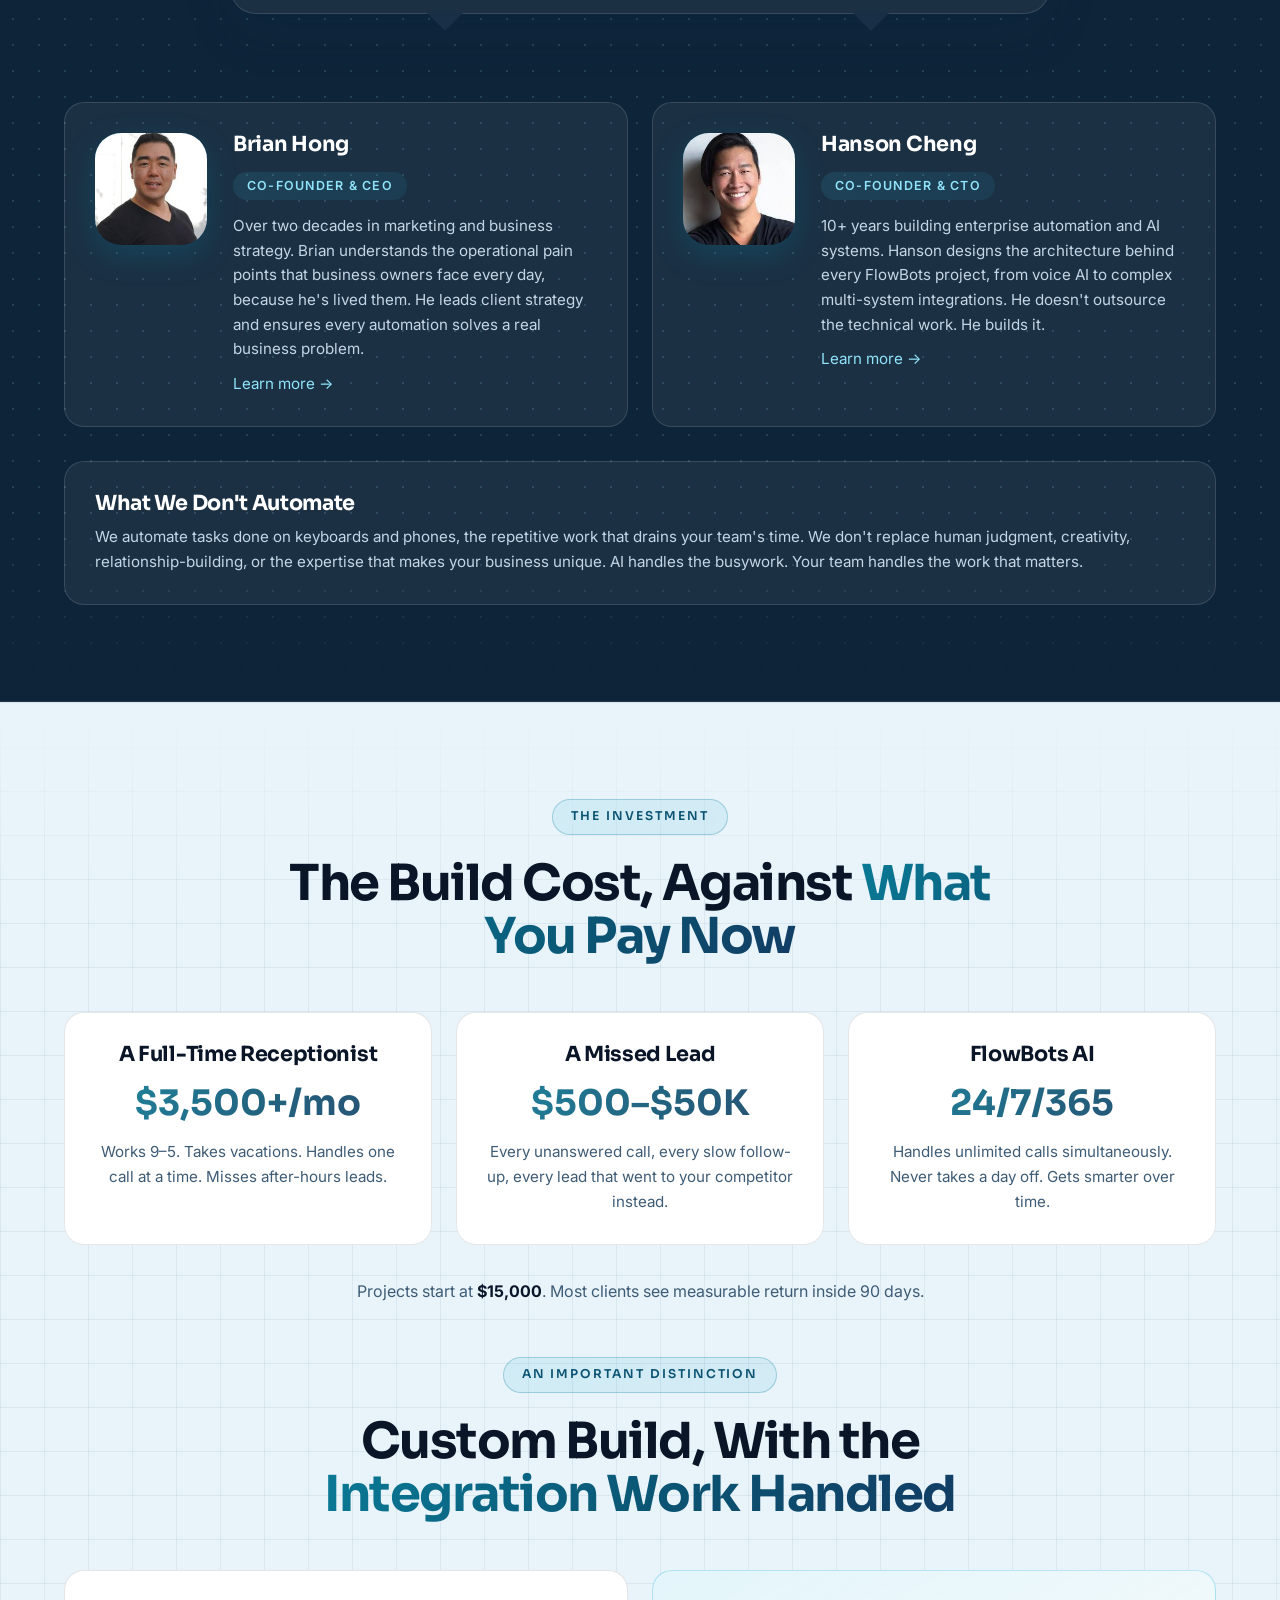
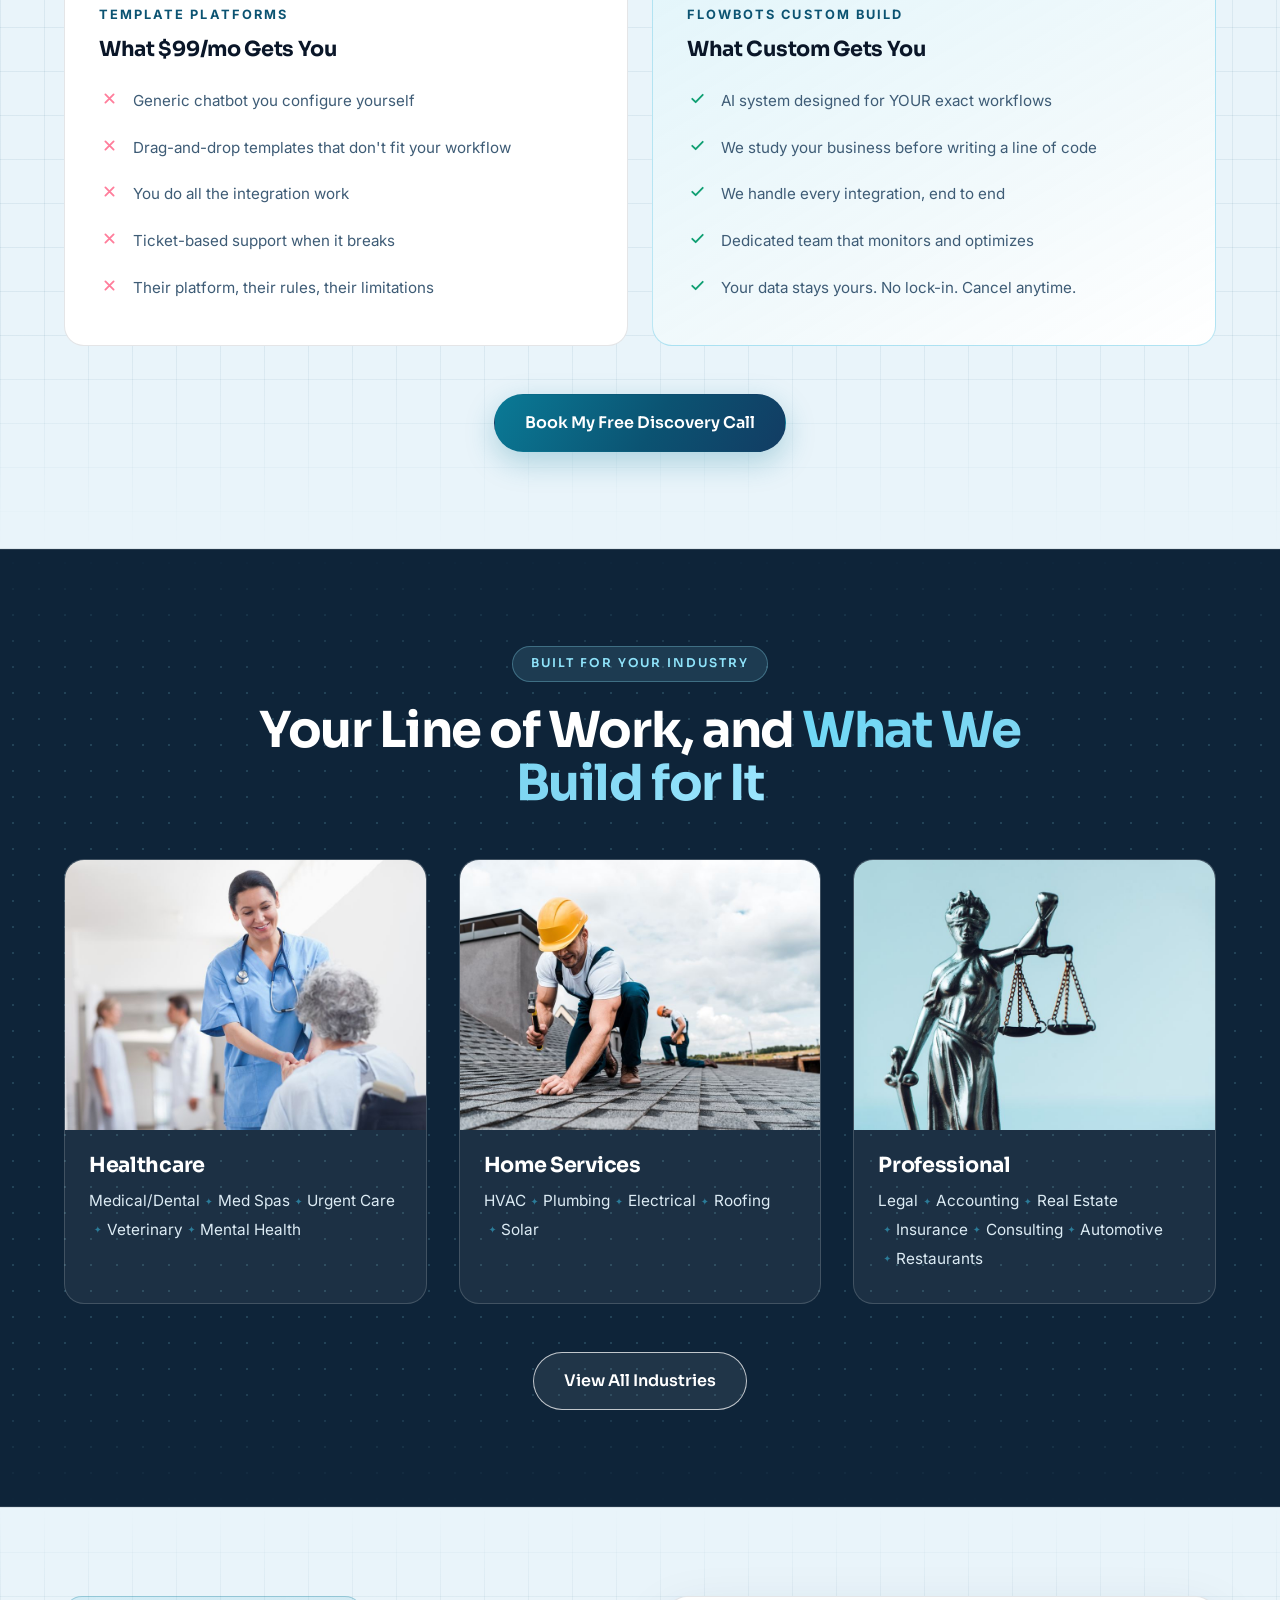
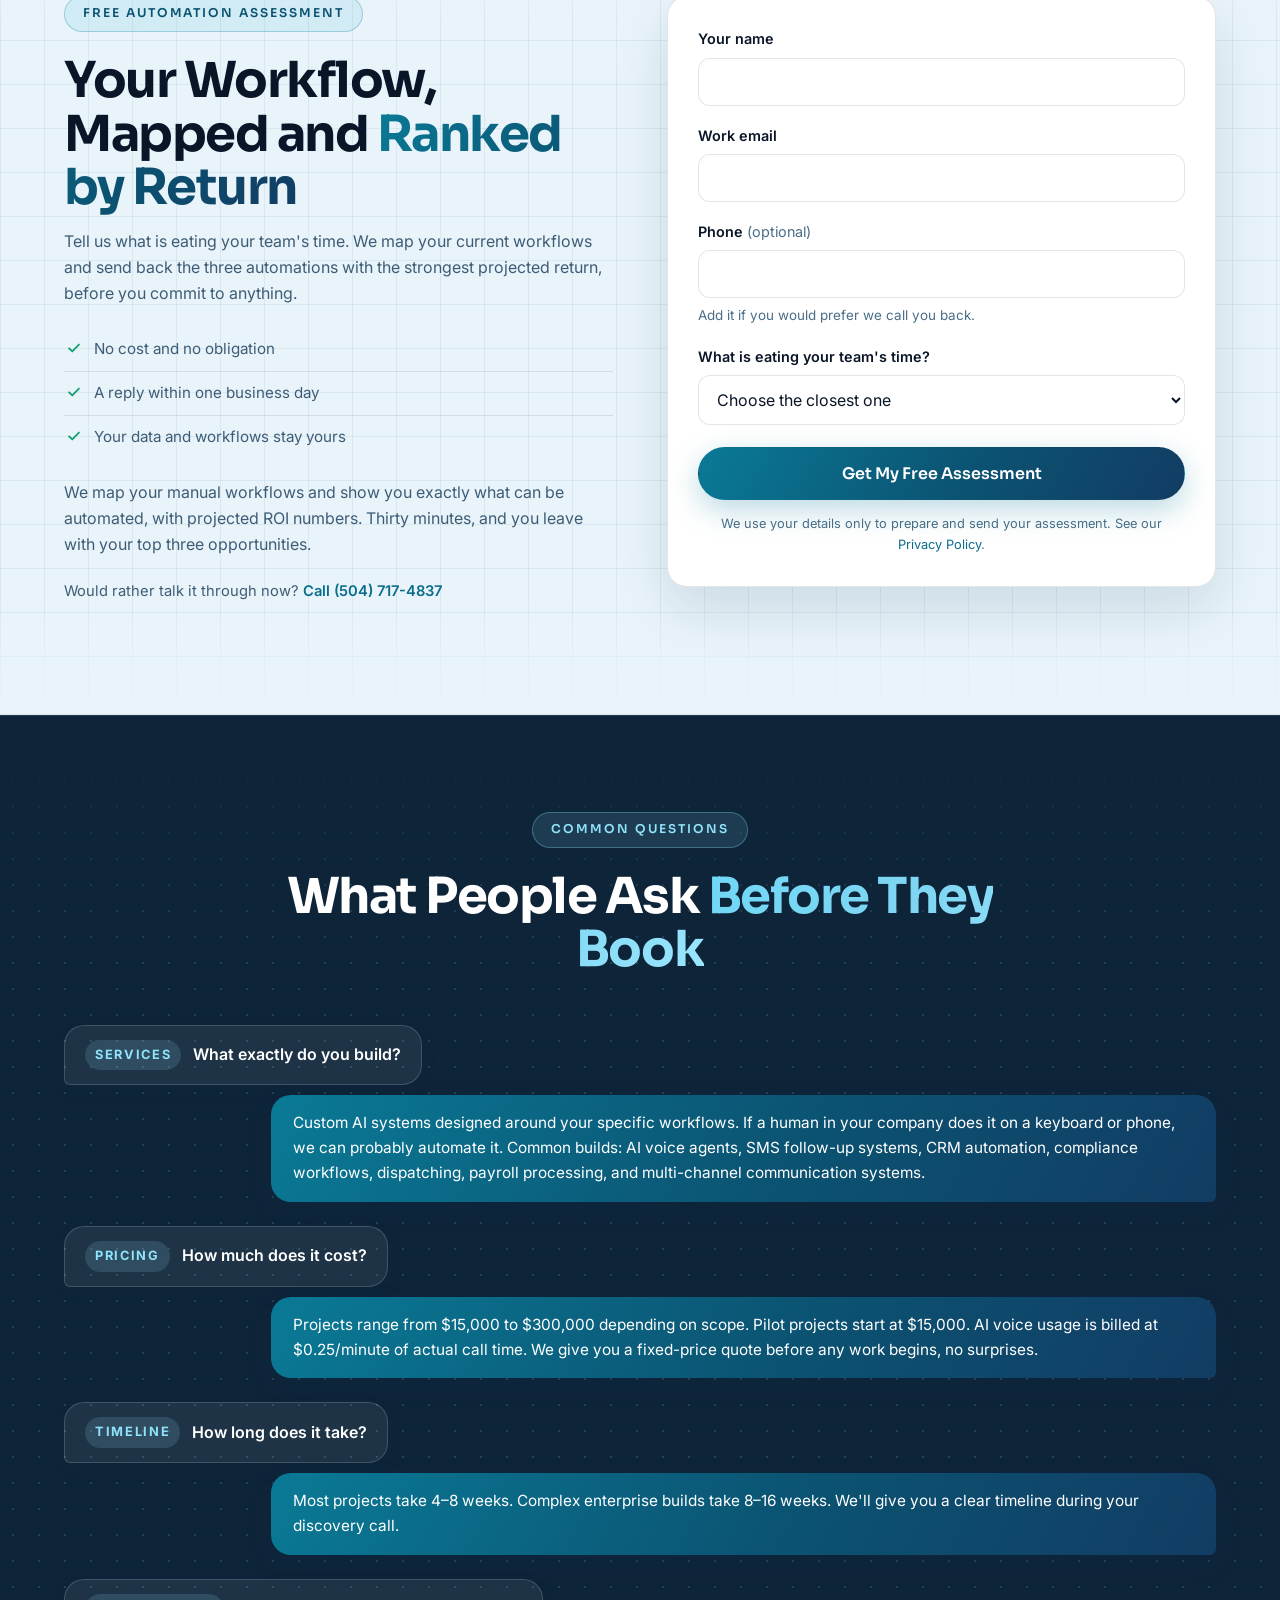
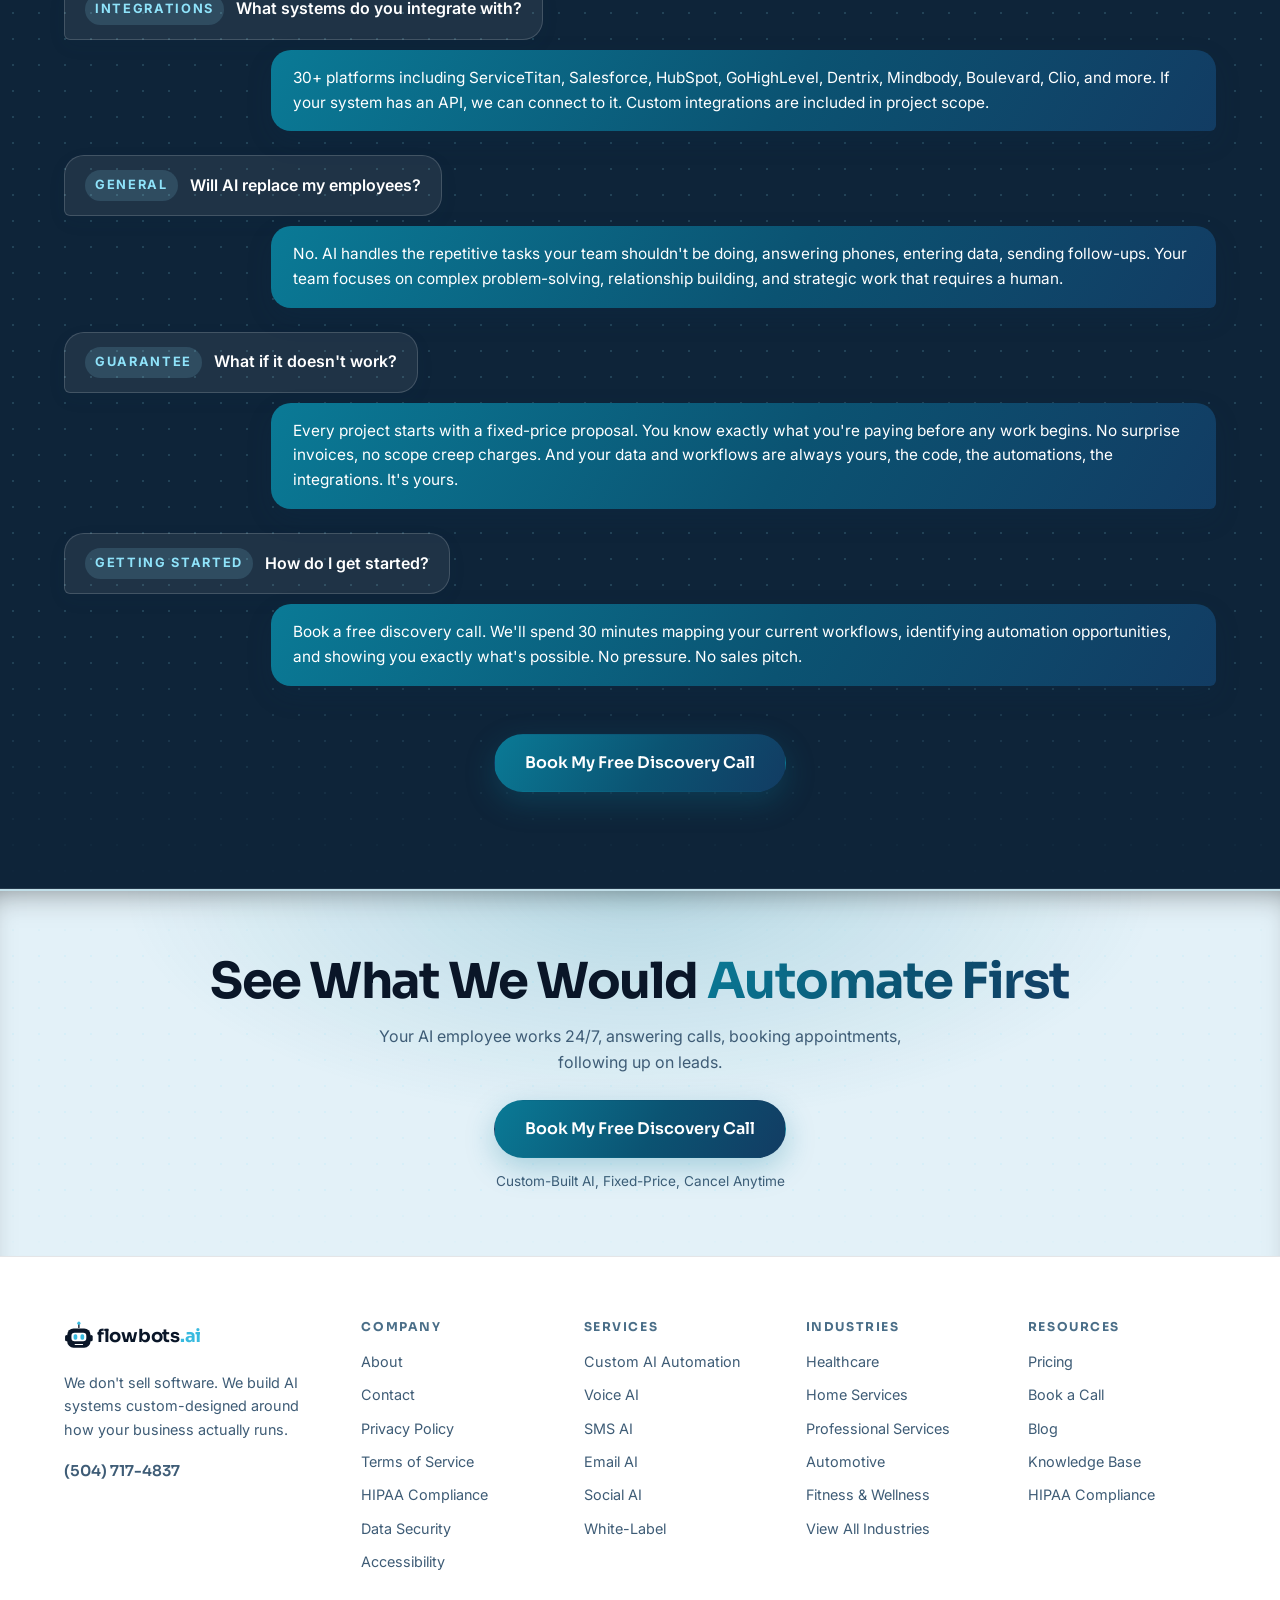
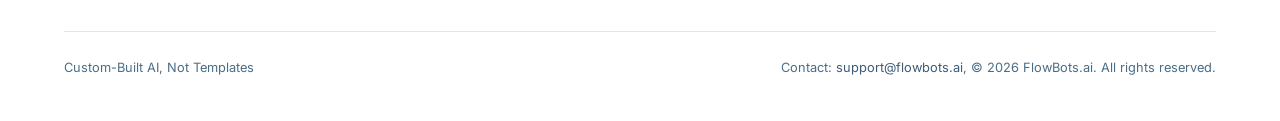
==== commit 6774e7c6: "Drop the count from the Automations heading and the Industries primary CTA Justine, 2026-08-28.  "Te" ====
--- a/index.html
+++ b/index.html
@@ -8,7 +8,7 @@
 <link rel="preconnect" href="https://fonts.googleapis.com">
 <link rel="preconnect" href="https://fonts.gstatic.com" crossorigin>
 <link href="https://fonts.googleapis.com/css2?family=Sora:wght@500;600;700&family=Inter:wght@400;500;600&display=swap" rel="stylesheet">
-<link rel="stylesheet" href="style.css?v=91">
+<link rel="stylesheet" href="style.css?v=92">
 <script>/* These are the animated designs: motion is on unless a URL explicitly
    asks for ?motion=off. A production build should restore respect for
    prefers-reduced-motion; this is a review prototype. */
@@ -214,7 +214,7 @@
   <div class="wrap">
     <div class="section-head center reveal">
       <span class="eyebrow">Automations</span>
-      <h2>Ten of the <span class="grad-text">Automations We Build</span></h2>
+      <h2>The <span class="grad-text">Automations We Build</span></h2>
     </div>
     <div class="auto-grid stagger">
         <article class="auto-card reveal"><figure class="auto-media"><img src="images/auto-workflow-consulting.jpg" alt="Two consultants reviewing performance charts on a tablet and printed reports" width="640" height="480" loading="lazy" decoding="async"></figure><h3>Workflow Consulting</h3></article>
@@ -374,7 +374,7 @@
         <article class="ind-card reveal"><figure class="ind-media"><img src="images/ind-home-services.jpg" alt="Two roofers fitting shingles on a residential roof" width="880" height="660" loading="lazy" decoding="async"></figure><h3>Home Services</h3><ul><li>HVAC</li><li>Plumbing</li><li>Electrical</li><li>Roofing</li><li>Solar</li></ul></article>
         <article class="ind-card reveal"><figure class="ind-media"><img src="images/ind-professional.jpg" alt="A scales of justice statue against a pale blue background" width="880" height="660" loading="lazy" decoding="async"></figure><h3>Professional</h3><ul><li>Legal</li><li>Accounting</li><li>Real Estate</li><li>Insurance</li><li>Consulting</li><li>Automotive</li><li>Restaurants</li></ul></article>
     </div>
-    <p class="cta-inline cta-pair"><a data-inert class="btn btn-secondary" href="industries.html">View All Industries</a><a class="btn btn-primary" href="#assessment" data-track="cta-strip-industry">See What We&rsquo;d Automate</a></p>
+    <p class="cta-inline"><a data-inert class="btn btn-secondary" href="industries.html">View All Industries</a></p>
   </div>
 </section>
 
@@ -585,6 +585,6 @@
 })();
 </script>
 
-<script src="app.js?v=91"></script>
+<script src="app.js?v=92"></script>
 </body>
 </html>
